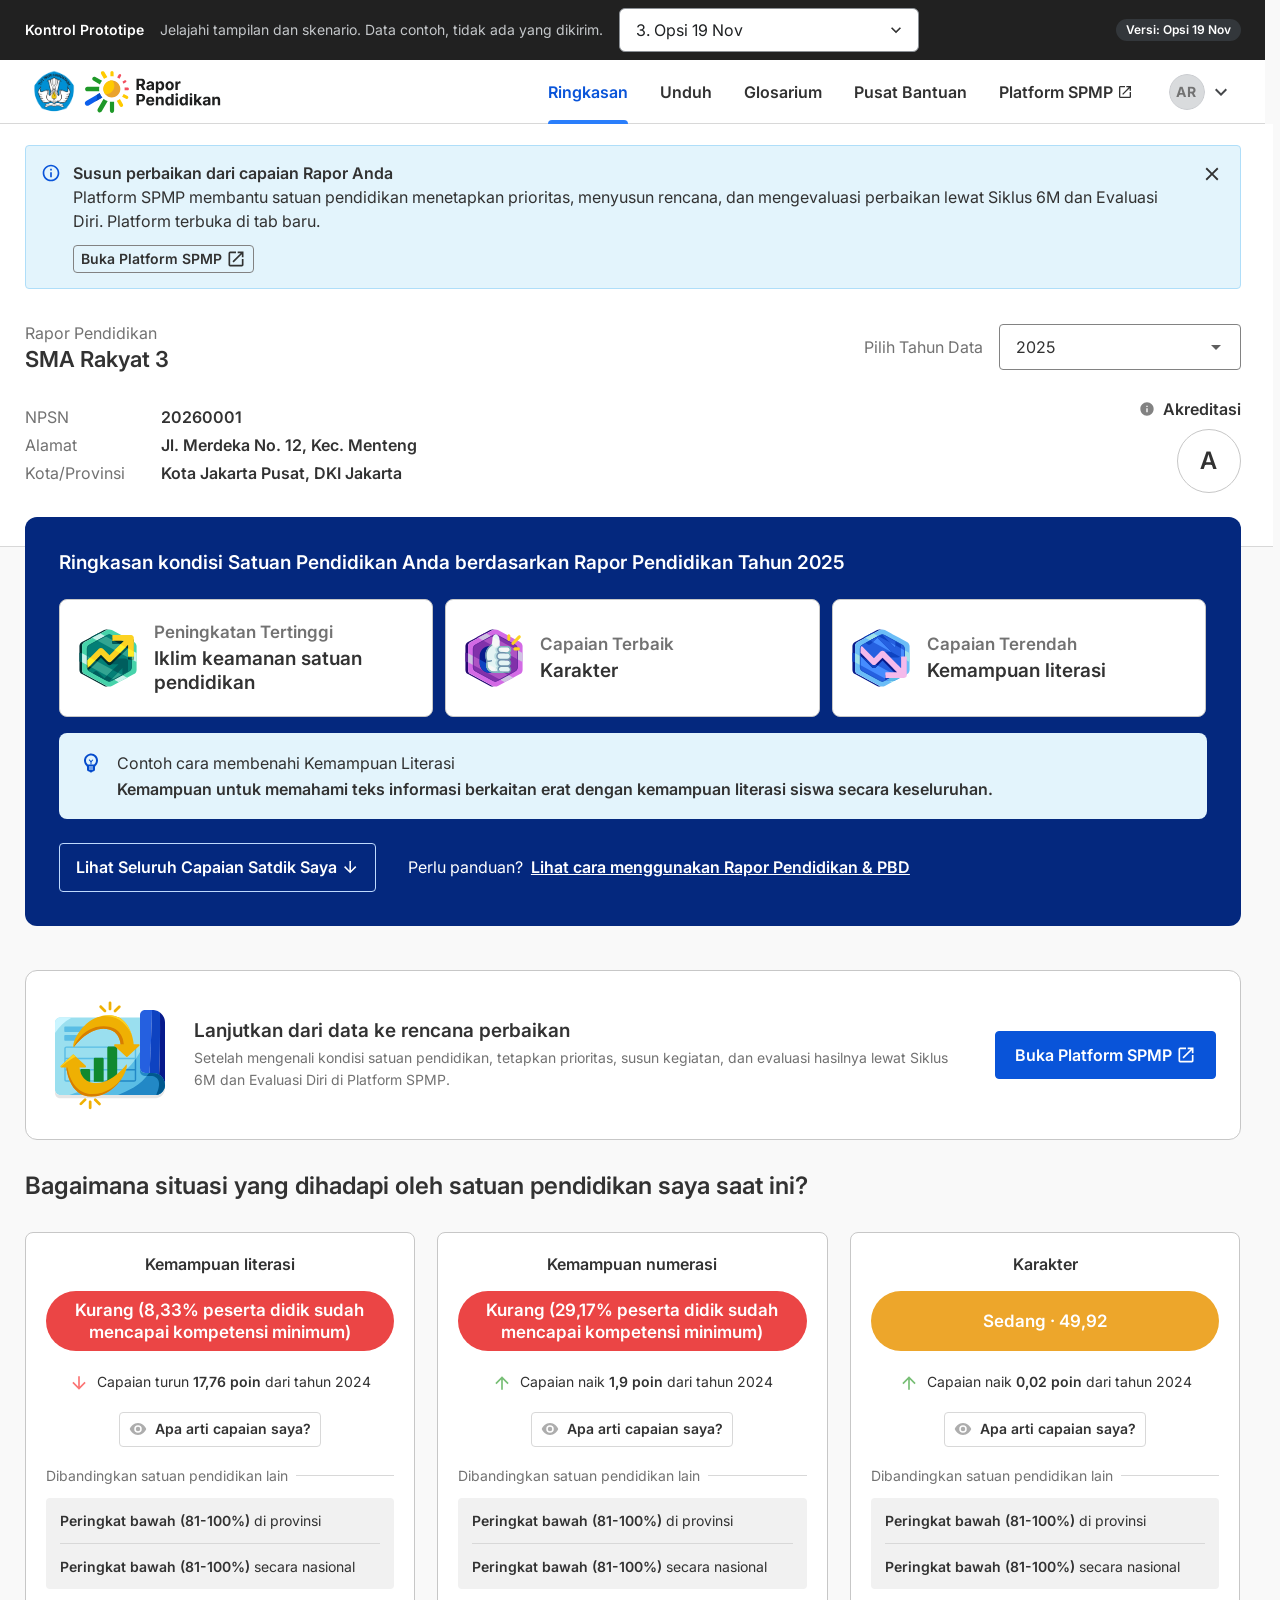
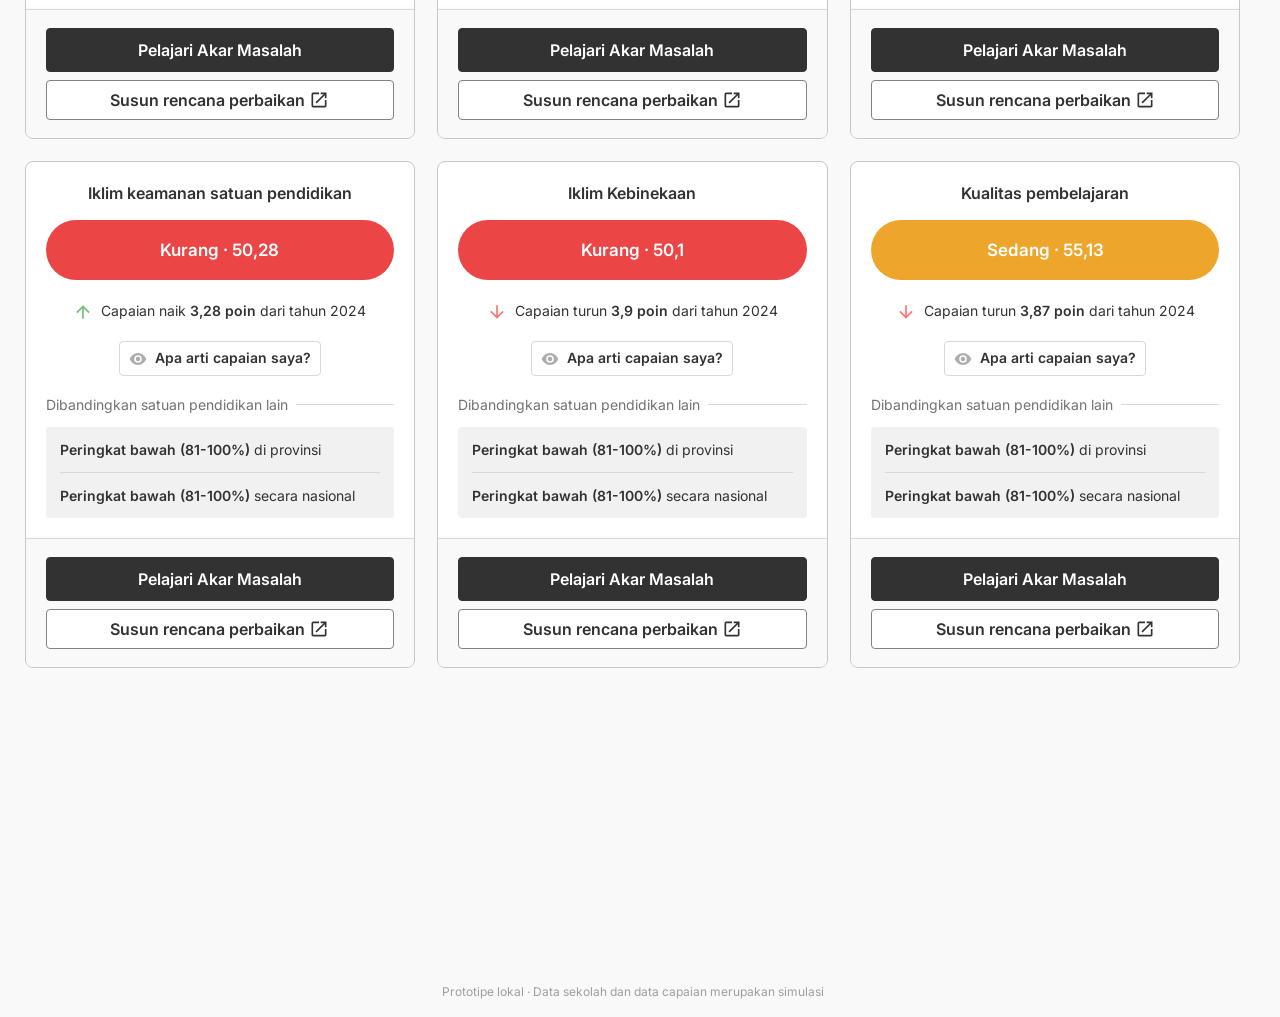
==== versi/19-nov/index.html @ 03a6bade "Langkah 1 sampai 3: stepper ringkas, Prioritas Anda di stepper, target di baris; Kontrol Prototipe b" ====
<!doctype html><html lang="id" data-sd-platform="desktop" data-app="rapor"><head><meta charset="UTF-8"><meta name="viewport" content="width=device-width,initial-scale=1"><title>Rapor Pendidikan</title><link rel="preconnect" href="https://fonts.googleapis.com"><link rel="preconnect" href="https://fonts.gstatic.com" crossorigin><link rel="stylesheet" href="https://fonts.googleapis.com/css2?family=Inter:wght@400;500;600;700&display=swap"><link rel="stylesheet" href="tokens/seragam.css?v=opsi-v2"><link rel="stylesheet" href="style.css?v=opsi-v2"><link rel="stylesheet" href="sd-ui.css?v=opsi-v2"></head><body><div id="app"></div><script src="sd-ui.js?v=opsi-v2"></script><script src="app.js?v=opsi-v2"></script><script src="../../proto-bar.js?v=opsi-v2"></script></body></html>
---- versi/19-nov/tokens/seragam.css ----
/* Seragam Design System: token. Dihasilkan oleh tools/build_tokens.py dari Figma "Seragam Dasar". Jangan sunting manual. */
:root {
  --sd-gray-0: #F9F9F9;
  --sd-gray-5: #F1F1F1;
  --sd-gray-10: #D8D8D8;
  --sd-gray-20: #C7C7C7;
  --sd-gray-30: #ADADAD;
  --sd-gray-40: #9E9E9E;
  --sd-gray-50: #828282;
  --sd-gray-60: #727272;
  --sd-gray-70: #5E5E5E;
  --sd-gray-80: #505050;
  --sd-gray-90: #323232;
  --sd-gray-100: #212121;
  --sd-red-0: #FFF6F8;
  --sd-red-5: #FEEDF2;
  --sd-red-10: #FECACE;
  --sd-red-20: #FFB3B6;
  --sd-red-30: #FF8C8C;
  --sd-red-40: #FB7474;
  --sd-red-50: #EB4545;
  --sd-red-60: #DF2121;
  --sd-red-70: #BD1214;
  --sd-red-80: #A21013;
  --sd-red-90: #650C0F;
  --sd-red-100: #470909;
  --sd-blue-0: #F5FAFF;
  --sd-blue-5: #E6F1FF;
  --sd-blue-10: #BFDAFE;
  --sd-blue-20: #A4C9FE;
  --sd-blue-30: #79AFFD;
  --sd-blue-40: #5F9FFC;
  --sd-blue-50: #2A7EFB;
  --sd-blue-60: #0A65FC;
  --sd-blue-70: #0954D9;
  --sd-blue-80: #0746BD;
  --sd-blue-90: #04287E;
  --sd-blue-100: #021A5E;
  --sd-cyan-0: #F1FBFE;
  --sd-cyan-5: #E3F4FC;
  --sd-cyan-10: #AFDEF9;
  --sd-cyan-20: #8CCFF7;
  --sd-cyan-30: #55B6F2;
  --sd-cyan-40: #36A7EC;
  --sd-cyan-50: #0687D9;
  --sd-cyan-60: #0075C5;
  --sd-cyan-70: #0061A8;
  --sd-cyan-80: #005291;
  --sd-cyan-90: #003258;
  --sd-cyan-100: #05233B;
  --sd-green-0: #F0FDED;
  --sd-green-5: #E2F5E0;
  --sd-green-10: #BBE2B8;
  --sd-green-20: #9FD49D;
  --sd-green-30: #77BE75;
  --sd-green-40: #5FB05E;
  --sd-green-50: #369536;
  --sd-green-60: #268326;
  --sd-green-70: #196D1A;
  --sd-green-80: #135D15;
  --sd-green-90: #0D390F;
  --sd-green-100: #0B270E;
  --sd-yellow-0: #FFF9D4;
  --sd-yellow-5: #FDF2B2;
  --sd-yellow-10: #F7D63A;
  --sd-yellow-20: #FABE24;
  --sd-yellow-30: #FD9400;
  --sd-yellow-40: #E78701;
  --sd-yellow-50: #BF6F02;
  --sd-yellow-60: #A76203;
  --sd-yellow-70: #8B5104;
  --sd-yellow-80: #754504;
  --sd-yellow-90: #482B06;
  --sd-yellow-100: #311D06;
  --sd-white: #FFFFFF;
  --sd-black: #000000;
  --sd-text-default: var(--sd-gray-90);
  --sd-text-subdued: var(--sd-gray-60);
  --sd-text-disabled: var(--sd-gray-50);
  --sd-text-inverse: var(--sd-white);
  --sd-text-inverse-subdued: var(--sd-gray-10);
  --sd-text-critical: var(--sd-red-60);
  --sd-text-success: var(--sd-green-60);
  --sd-text-informational: var(--sd-blue-70);
  --sd-text-warning: var(--sd-yellow-70);
  --sd-action-default: var(--sd-blue-70);
  --sd-action-hovered: var(--sd-blue-80);
  --sd-action-pressed: var(--sd-blue-90);
  --sd-action-disabled: var(--sd-gray-20);
  --sd-action-neutral-default: var(--sd-gray-90);
  --sd-action-neutral-hovered: var(--sd-gray-100);
  --sd-action-neutral-pressed: var(--sd-black);
  --sd-interactive-default: var(--sd-blue-70);
  --sd-interactive-hovered: var(--sd-blue-80);
  --sd-interactive-focused: var(--sd-blue-50);
  --sd-interactive-disabled: var(--sd-gray-20);
  --sd-interactive-critical: var(--sd-red-60);
  --sd-border-default: var(--sd-gray-50);
  --sd-border-subdued: var(--sd-gray-30);
  --sd-border-disabled: var(--sd-gray-20);
  --sd-border-high: var(--sd-gray-70);
  --sd-border-hovered: var(--sd-gray-80);
  --sd-border-pressed: var(--sd-gray-100);
  --sd-surface-default: var(--sd-white);
  --sd-surface-subdued: var(--sd-gray-5);
  --sd-surface-hovered: var(--sd-gray-5);
  --sd-surface-pressed: var(--sd-gray-10);
  --sd-surface-disabled: var(--sd-gray-5);
  --sd-surface-foreground: var(--sd-gray-90);
  --sd-surface-critical-subdued: var(--sd-red-5);
  --sd-surface-success-subdued: var(--sd-green-5);
  --sd-surface-informational-subdued: var(--sd-cyan-5);
  --sd-surface-selected-default: var(--sd-blue-5);
  --sd-background-default: var(--sd-gray-0);
  --sd-icon-default: var(--sd-gray-80);
  --sd-icon-subdued: var(--sd-gray-50);
  --sd-icon-disabled: var(--sd-gray-30);
  --sd-icon-inverse: var(--sd-gray-5);
  --sd-icon-critical: var(--sd-red-60);
  --sd-icon-success: var(--sd-green-60);
  --sd-icon-informational: var(--sd-blue-70);
  --sd-badge-success: #9AE5B9;
  --sd-badge-warning: #FFDFA3;
  --sd-badge-critical: #FFE9EA;
  --sd-badge-info: #98DAFB;
  --sd-badge-neutral: #EFEFEF;
  --sd-warning-surface: #FFEFD6;
  --sd-warning-border: #EDA62B;
  --sd-success-border: #4CA375;
  --sd-critical-border: #E02D38;
  --sd-modal-header: #F5F5F5;
  --sd-modal-border: #C9CBCF;
  --sd-modal-footer-border: #D9DBDD;
  --sd-table-stripe: #FAFAFA;
  --sd-surface-dark-blue: #103178;
  --sd-elevation-00: 0px 0px 0px 0px rgba(0,0,0,0.00);
  --sd-elevation-01: 0px 1px 3px 0px rgba(0,0,0,0.10), 0px 2px 1px -1px rgba(0,0,0,0.02), 0px 1px 1px 0px rgba(0,0,0,0.08);
  --sd-elevation-02: 0px 1px 5px 0px rgba(0,0,0,0.10), 0px 3px 1px -2px rgba(0,0,0,0.02), 0px 2px 2px 0px rgba(0,0,0,0.08);
  --sd-elevation-03: 0px 2px 4px -1px rgba(0,0,0,0.10), 0px 1px 10px 0px rgba(0,0,0,0.02), 0px 4px 5px 0px rgba(0,0,0,0.08);
  --sd-elevation-04: 0px 3px 5px -1px rgba(0,0,0,0.10), 0px 1px 18px 0px rgba(0,0,0,0.02), 0px 6px 10px 0px rgba(0,0,0,0.08);
  --sd-elevation-05: 0px 5px 5px -3px rgba(0,0,0,0.10), 0px 3px 14px 2px rgba(0,0,0,0.02), 0px 8px 10px 1px rgba(0,0,0,0.08);
  --sd-elevation-06: 0px 7px 8px -4px rgba(0,0,0,0.10), 0px 5px 22px 4px rgba(0,0,0,0.02), 0px 12px 17px 2px rgba(0,0,0,0.08);
  --sd-elevation-07: 0px 8px 10px -5px rgba(0,0,0,0.10), 0px 6px 30px 5px rgba(0,0,0,0.02), 0px 16px 24px 2px rgba(0,0,0,0.08);
  --sd-elevation-08: 0px 11px 15px -7px rgba(0,0,0,0.10), 0px 9px 46px 8px rgba(0,0,0,0.02), 0px 24px 38px 3px rgba(0,0,0,0.08);
  --sd-radius-none: 0px;
  --sd-radius-sm: 4px;
  --sd-radius-md: 8px;
  --sd-radius-lg: 12px;
  --sd-radius-xl: 16px;
  --sd-radius-pill: 999px;
  --sd-type-desktop-headlinesmall-size: 54px;
  --sd-type-desktop-headlinesmall-line: 62px;
  --sd-type-desktop-headlinesmall-weight: 600;
  --sd-type-desktop-body-size: 16px;
  --sd-type-desktop-body-line: 24px;
  --sd-type-desktop-body-weight: 400;
  --sd-type-desktop-helper-bold-size: 12px;
  --sd-type-desktop-helper-bold-line: 16px;
  --sd-type-desktop-helper-bold-weight: 600;
  --sd-type-desktop-headlinexsmall-size: 42px;
  --sd-type-desktop-headlinexsmall-line: 48px;
  --sd-type-desktop-headlinexsmall-weight: 600;
  --sd-type-desktop-bodylarge-size: 20px;
  --sd-type-desktop-bodylarge-line: 28px;
  --sd-type-desktop-bodylarge-weight: 400;
  --sd-type-desktop-headinglarge-size: 22px;
  --sd-type-desktop-headinglarge-line: 28px;
  --sd-type-desktop-headinglarge-weight: 600;
  --sd-type-desktop-bodyunderline-size: 16px;
  --sd-type-desktop-bodyunderline-line: 24px;
  --sd-type-desktop-bodyunderline-weight: 400;
  --sd-type-desktop-helper-size: 12px;
  --sd-type-desktop-helper-line: 16px;
  --sd-type-desktop-helper-weight: 400;
  --sd-type-desktop-subheading-size: 14px;
  --sd-type-desktop-subheading-line: 16px;
  --sd-type-desktop-subheading-weight: 600;
  --sd-type-desktop-bodysmall-size: 14px;
  --sd-type-desktop-bodysmall-line: 20px;
  --sd-type-desktop-bodysmall-weight: 400;
  --sd-type-desktop-bodysmall-bold-size: 14px;
  --sd-type-desktop-bodysmall-bold-line: 20px;
  --sd-type-desktop-bodysmall-bold-weight: 600;
  --sd-type-desktop-headingsmall-size: 17px;
  --sd-type-desktop-headingsmall-line: 22px;
  --sd-type-desktop-headingsmall-weight: 600;
  --sd-type-desktop-action-size: 16px;
  --sd-type-desktop-action-line: 24px;
  --sd-type-desktop-action-weight: 600;
  --sd-type-desktop-displaymedium-size: 28px;
  --sd-type-desktop-displaymedium-line: 36px;
  --sd-type-desktop-displaymedium-weight: 600;
  --sd-type-desktop-headlinemedium-size: 64px;
  --sd-type-desktop-headlinemedium-line: 72px;
  --sd-type-desktop-headlinemedium-weight: 600;
  --sd-type-desktop-displaysmall-size: 24px;
  --sd-type-desktop-displaysmall-line: 28px;
  --sd-type-desktop-displaysmall-weight: 600;
  --sd-type-desktop-headingmedium-size: 19px;
  --sd-type-desktop-headingmedium-line: 24px;
  --sd-type-desktop-headingmedium-weight: 600;
  --sd-type-desktop-headlinelarge-size: 80px;
  --sd-type-desktop-headlinelarge-line: 88px;
  --sd-type-desktop-headlinelarge-weight: 600;
  --sd-type-desktop-displaylarge-size: 32px;
  --sd-type-desktop-displaylarge-line: 36px;
  --sd-type-desktop-displaylarge-weight: 600;
  --sd-type-mobile-eyebrowsmall-size: 12px;
  --sd-type-mobile-eyebrowsmall-line: 16px;
  --sd-type-mobile-eyebrowsmall-weight: 400;
  --sd-type-mobile-headinglarge-size: 22px;
  --sd-type-mobile-headinglarge-line: 28px;
  --sd-type-mobile-headinglarge-weight: 600;
  --sd-type-mobile-body-size: 15px;
  --sd-type-mobile-body-line: 22px;
  --sd-type-mobile-body-weight: 400;
  --sd-type-mobile-subheading-size: 13px;
  --sd-type-mobile-subheading-line: 16px;
  --sd-type-mobile-subheading-weight: 600;
  --sd-type-mobile-bodysmall-size: 13px;
  --sd-type-mobile-bodysmall-line: 20px;
  --sd-type-mobile-bodysmall-weight: 400;
  --sd-type-mobile-bodyunderline-size: 15px;
  --sd-type-mobile-bodyunderline-line: 22px;
  --sd-type-mobile-bodyunderline-weight: 400;
  --sd-type-mobile-displaylarge-size: 32px;
  --sd-type-mobile-displaylarge-line: 36px;
  --sd-type-mobile-displaylarge-weight: 600;
  --sd-type-mobile-displaymedium-size: 28px;
  --sd-type-mobile-displaymedium-line: 36px;
  --sd-type-mobile-displaymedium-weight: 600;
  --sd-type-mobile-displaysmall-size: 24px;
  --sd-type-mobile-displaysmall-line: 28px;
  --sd-type-mobile-displaysmall-weight: 600;
  --sd-type-mobile-action-size: 15px;
  --sd-type-mobile-action-line: 22px;
  --sd-type-mobile-action-weight: 600;
  --sd-type-mobile-headingmedium-size: 18px;
  --sd-type-mobile-headingmedium-line: 24px;
  --sd-type-mobile-headingmedium-weight: 600;
  --sd-type-mobile-headingsmall-size: 16px;
  --sd-type-mobile-headingsmall-line: 22px;
  --sd-type-mobile-headingsmall-weight: 600;
  --sd-type-mobile-eyebrowmedium-size: 15px;
  --sd-type-mobile-eyebrowmedium-line: 24px;
  --sd-type-mobile-eyebrowmedium-weight: 400;
  --sd-type-mobile-helper-bold-size: 12px;
  --sd-type-mobile-helper-bold-line: 16px;
  --sd-type-mobile-helper-bold-weight: 600;
  --sd-type-mobile-eyebrowlarge-size: 17px;
  --sd-type-mobile-eyebrowlarge-line: 24px;
  --sd-type-mobile-eyebrowlarge-weight: 400;
  --sd-type-mobile-helper-size: 12px;
  --sd-type-mobile-helper-line: 16px;
  --sd-type-mobile-helper-weight: 400;
  --sd-type-mobile-bodysmall-bold-size: 13px;
  --sd-type-mobile-bodysmall-bold-line: 20px;
  --sd-type-mobile-bodysmall-bold-weight: 600;
}

/* Tailwind v4: kelas bg-sd-*, text-sd-*, border-sd-*, shadow-sd-*, rounded-sd-* */
@theme inline {
  --color-sd-gray-0: var(--sd-gray-0);
  --color-sd-gray-5: var(--sd-gray-5);
  --color-sd-gray-10: var(--sd-gray-10);
  --color-sd-gray-20: var(--sd-gray-20);
  --color-sd-gray-30: var(--sd-gray-30);
  --color-sd-gray-40: var(--sd-gray-40);
  --color-sd-gray-50: var(--sd-gray-50);
  --color-sd-gray-60: var(--sd-gray-60);
  --color-sd-gray-70: var(--sd-gray-70);
  --color-sd-gray-80: var(--sd-gray-80);
  --color-sd-gray-90: var(--sd-gray-90);
  --color-sd-gray-100: var(--sd-gray-100);
  --color-sd-red-0: var(--sd-red-0);
  --color-sd-red-5: var(--sd-red-5);
  --color-sd-red-10: var(--sd-red-10);
  --color-sd-red-20: var(--sd-red-20);
  --color-sd-red-30: var(--sd-red-30);
  --color-sd-red-40: var(--sd-red-40);
  --color-sd-red-50: var(--sd-red-50);
  --color-sd-red-60: var(--sd-red-60);
  --color-sd-red-70: var(--sd-red-70);
  --color-sd-red-80: var(--sd-red-80);
  --color-sd-red-90: var(--sd-red-90);
  --color-sd-red-100: var(--sd-red-100);
  --color-sd-blue-0: var(--sd-blue-0);
  --color-sd-blue-5: var(--sd-blue-5);
  --color-sd-blue-10: var(--sd-blue-10);
  --color-sd-blue-20: var(--sd-blue-20);
  --color-sd-blue-30: var(--sd-blue-30);
  --color-sd-blue-40: var(--sd-blue-40);
  --color-sd-blue-50: var(--sd-blue-50);
  --color-sd-blue-60: var(--sd-blue-60);
  --color-sd-blue-70: var(--sd-blue-70);
  --color-sd-blue-80: var(--sd-blue-80);
  --color-sd-blue-90: var(--sd-blue-90);
  --color-sd-blue-100: var(--sd-blue-100);
  --color-sd-cyan-0: var(--sd-cyan-0);
  --color-sd-cyan-5: var(--sd-cyan-5);
  --color-sd-cyan-10: var(--sd-cyan-10);
  --color-sd-cyan-20: var(--sd-cyan-20);
  --color-sd-cyan-30: var(--sd-cyan-30);
  --color-sd-cyan-40: var(--sd-cyan-40);
  --color-sd-cyan-50: var(--sd-cyan-50);
  --color-sd-cyan-60: var(--sd-cyan-60);
  --color-sd-cyan-70: var(--sd-cyan-70);
  --color-sd-cyan-80: var(--sd-cyan-80);
  --color-sd-cyan-90: var(--sd-cyan-90);
  --color-sd-cyan-100: var(--sd-cyan-100);
  --color-sd-green-0: var(--sd-green-0);
  --color-sd-green-5: var(--sd-green-5);
  --color-sd-green-10: var(--sd-green-10);
  --color-sd-green-20: var(--sd-green-20);
  --color-sd-green-30: var(--sd-green-30);
  --color-sd-green-40: var(--sd-green-40);
  --color-sd-green-50: var(--sd-green-50);
  --color-sd-green-60: var(--sd-green-60);
  --color-sd-green-70: var(--sd-green-70);
  --color-sd-green-80: var(--sd-green-80);
  --color-sd-green-90: var(--sd-green-90);
  --color-sd-green-100: var(--sd-green-100);
  --color-sd-yellow-0: var(--sd-yellow-0);
  --color-sd-yellow-5: var(--sd-yellow-5);
  --color-sd-yellow-10: var(--sd-yellow-10);
  --color-sd-yellow-20: var(--sd-yellow-20);
  --color-sd-yellow-30: var(--sd-yellow-30);
  --color-sd-yellow-40: var(--sd-yellow-40);
  --color-sd-yellow-50: var(--sd-yellow-50);
  --color-sd-yellow-60: var(--sd-yellow-60);
  --color-sd-yellow-70: var(--sd-yellow-70);
  --color-sd-yellow-80: var(--sd-yellow-80);
  --color-sd-yellow-90: var(--sd-yellow-90);
  --color-sd-yellow-100: var(--sd-yellow-100);
  --color-sd-white: var(--sd-white);
  --color-sd-black: var(--sd-black);
  --color-sd-text-default: var(--sd-text-default);
  --color-sd-text-subdued: var(--sd-text-subdued);
  --color-sd-text-disabled: var(--sd-text-disabled);
  --color-sd-text-inverse: var(--sd-text-inverse);
  --color-sd-text-inverse-subdued: var(--sd-text-inverse-subdued);
  --color-sd-text-critical: var(--sd-text-critical);
  --color-sd-text-success: var(--sd-text-success);
  --color-sd-text-informational: var(--sd-text-informational);
  --color-sd-text-warning: var(--sd-text-warning);
  --color-sd-action-default: var(--sd-action-default);
  --color-sd-action-hovered: var(--sd-action-hovered);
  --color-sd-action-pressed: var(--sd-action-pressed);
  --color-sd-action-disabled: var(--sd-action-disabled);
  --color-sd-action-neutral-default: var(--sd-action-neutral-default);
  --color-sd-action-neutral-hovered: var(--sd-action-neutral-hovered);
  --color-sd-action-neutral-pressed: var(--sd-action-neutral-pressed);
  --color-sd-interactive-default: var(--sd-interactive-default);
  --color-sd-interactive-hovered: var(--sd-interactive-hovered);
  --color-sd-interactive-focused: var(--sd-interactive-focused);
  --color-sd-interactive-disabled: var(--sd-interactive-disabled);
  --color-sd-interactive-critical: var(--sd-interactive-critical);
  --color-sd-border-default: var(--sd-border-default);
  --color-sd-border-subdued: var(--sd-border-subdued);
  --color-sd-border-disabled: var(--sd-border-disabled);
  --color-sd-border-high: var(--sd-border-high);
  --color-sd-border-hovered: var(--sd-border-hovered);
  --color-sd-border-pressed: var(--sd-border-pressed);
  --color-sd-surface-default: var(--sd-surface-default);
  --color-sd-surface-subdued: var(--sd-surface-subdued);
  --color-sd-surface-hovered: var(--sd-surface-hovered);
  --color-sd-surface-pressed: var(--sd-surface-pressed);
  --color-sd-surface-disabled: var(--sd-surface-disabled);
  --color-sd-surface-foreground: var(--sd-surface-foreground);
  --color-sd-surface-critical-subdued: var(--sd-surface-critical-subdued);
  --color-sd-surface-success-subdued: var(--sd-surface-success-subdued);
  --color-sd-surface-informational-subdued: var(--sd-surface-informational-subdued);
  --color-sd-surface-selected-default: var(--sd-surface-selected-default);
  --color-sd-background-default: var(--sd-background-default);
  --color-sd-icon-default: var(--sd-icon-default);
  --color-sd-icon-subdued: var(--sd-icon-subdued);
  --color-sd-icon-disabled: var(--sd-icon-disabled);
  --color-sd-icon-inverse: var(--sd-icon-inverse);
  --color-sd-icon-critical: var(--sd-icon-critical);
  --color-sd-icon-success: var(--sd-icon-success);
  --color-sd-icon-informational: var(--sd-icon-informational);
  --color-sd-badge-success: var(--sd-badge-success);
  --color-sd-badge-warning: var(--sd-badge-warning);
  --color-sd-badge-critical: var(--sd-badge-critical);
  --color-sd-badge-info: var(--sd-badge-info);
  --color-sd-badge-neutral: var(--sd-badge-neutral);
  --color-sd-warning-surface: var(--sd-warning-surface);
  --color-sd-warning-border: var(--sd-warning-border);
  --color-sd-success-border: var(--sd-success-border);
  --color-sd-critical-border: var(--sd-critical-border);
  --color-sd-modal-header: var(--sd-modal-header);
  --color-sd-modal-border: var(--sd-modal-border);
  --color-sd-modal-footer-border: var(--sd-modal-footer-border);
  --color-sd-table-stripe: var(--sd-table-stripe);
  --color-sd-surface-dark-blue: var(--sd-surface-dark-blue);
  --shadow-sd-00: var(--sd-elevation-00);
  --shadow-sd-01: var(--sd-elevation-01);
  --shadow-sd-02: var(--sd-elevation-02);
  --shadow-sd-03: var(--sd-elevation-03);
  --shadow-sd-04: var(--sd-elevation-04);
  --shadow-sd-05: var(--sd-elevation-05);
  --shadow-sd-06: var(--sd-elevation-06);
  --shadow-sd-07: var(--sd-elevation-07);
  --shadow-sd-08: var(--sd-elevation-08);
  --radius-sd-none: var(--sd-radius-none);
  --radius-sd-sm: var(--sd-radius-sm);
  --radius-sd-md: var(--sd-radius-md);
  --radius-sd-lg: var(--sd-radius-lg);
  --radius-sd-xl: var(--sd-radius-xl);
  --radius-sd-pill: var(--sd-radius-pill);
}

/* Kelas tipografi: .sd-t-<platform>-<nama> */
.sd-t-desktop-headlinesmall { font-family:Inter,system-ui,sans-serif; font-size:var(--sd-type-desktop-headlinesmall-size); line-height:var(--sd-type-desktop-headlinesmall-line); font-weight:var(--sd-type-desktop-headlinesmall-weight); }
.sd-t-desktop-body { font-family:Inter,system-ui,sans-serif; font-size:var(--sd-type-desktop-body-size); line-height:var(--sd-type-desktop-body-line); font-weight:var(--sd-type-desktop-body-weight); }
.sd-t-desktop-helper-bold { font-family:Inter,system-ui,sans-serif; font-size:var(--sd-type-desktop-helper-bold-size); line-height:var(--sd-type-desktop-helper-bold-line); font-weight:var(--sd-type-desktop-helper-bold-weight); }
.sd-t-desktop-headlinexsmall { font-family:Inter,system-ui,sans-serif; font-size:var(--sd-type-desktop-headlinexsmall-size); line-height:var(--sd-type-desktop-headlinexsmall-line); font-weight:var(--sd-type-desktop-headlinexsmall-weight); }
.sd-t-desktop-bodylarge { font-family:Inter,system-ui,sans-serif; font-size:var(--sd-type-desktop-bodylarge-size); line-height:var(--sd-type-desktop-bodylarge-line); font-weight:var(--sd-type-desktop-bodylarge-weight); }
.sd-t-desktop-headinglarge { font-family:Inter,system-ui,sans-serif; font-size:var(--sd-type-desktop-headinglarge-size); line-height:var(--sd-type-desktop-headinglarge-line); font-weight:var(--sd-type-desktop-headinglarge-weight); }
.sd-t-desktop-bodyunderline { font-family:Inter,system-ui,sans-serif; font-size:var(--sd-type-desktop-bodyunderline-size); line-height:var(--sd-type-desktop-bodyunderline-line); font-weight:var(--sd-type-desktop-bodyunderline-weight); }
.sd-t-desktop-helper { font-family:Inter,system-ui,sans-serif; font-size:var(--sd-type-desktop-helper-size); line-height:var(--sd-type-desktop-helper-line); font-weight:var(--sd-type-desktop-helper-weight); }
.sd-t-desktop-subheading { font-family:Inter,system-ui,sans-serif; font-size:var(--sd-type-desktop-subheading-size); line-height:var(--sd-type-desktop-subheading-line); font-weight:var(--sd-type-desktop-subheading-weight); text-transform:uppercase; letter-spacing:0.5px; }
.sd-t-desktop-bodysmall { font-family:Inter,system-ui,sans-serif; font-size:var(--sd-type-desktop-bodysmall-size); line-height:var(--sd-type-desktop-bodysmall-line); font-weight:var(--sd-type-desktop-bodysmall-weight); }
.sd-t-desktop-bodysmall-bold { font-family:Inter,system-ui,sans-serif; font-size:var(--sd-type-desktop-bodysmall-bold-size); line-height:var(--sd-type-desktop-bodysmall-bold-line); font-weight:var(--sd-type-desktop-bodysmall-bold-weight); }
.sd-t-desktop-headingsmall { font-family:Inter,system-ui,sans-serif; font-size:var(--sd-type-desktop-headingsmall-size); line-height:var(--sd-type-desktop-headingsmall-line); font-weight:var(--sd-type-desktop-headingsmall-weight); }
.sd-t-desktop-action { font-family:Inter,system-ui,sans-serif; font-size:var(--sd-type-desktop-action-size); line-height:var(--sd-type-desktop-action-line); font-weight:var(--sd-type-desktop-action-weight); }
.sd-t-desktop-displaymedium { font-family:Inter,system-ui,sans-serif; font-size:var(--sd-type-desktop-displaymedium-size); line-height:var(--sd-type-desktop-displaymedium-line); font-weight:var(--sd-type-desktop-displaymedium-weight); }
.sd-t-desktop-headlinemedium { font-family:Inter,system-ui,sans-serif; font-size:var(--sd-type-desktop-headlinemedium-size); line-height:var(--sd-type-desktop-headlinemedium-line); font-weight:var(--sd-type-desktop-headlinemedium-weight); }
.sd-t-desktop-displaysmall { font-family:Inter,system-ui,sans-serif; font-size:var(--sd-type-desktop-displaysmall-size); line-height:var(--sd-type-desktop-displaysmall-line); font-weight:var(--sd-type-desktop-displaysmall-weight); }
.sd-t-desktop-headingmedium { font-family:Inter,system-ui,sans-serif; font-size:var(--sd-type-desktop-headingmedium-size); line-height:var(--sd-type-desktop-headingmedium-line); font-weight:var(--sd-type-desktop-headingmedium-weight); }
.sd-t-desktop-headlinelarge { font-family:Inter,system-ui,sans-serif; font-size:var(--sd-type-desktop-headlinelarge-size); line-height:var(--sd-type-desktop-headlinelarge-line); font-weight:var(--sd-type-desktop-headlinelarge-weight); }
.sd-t-desktop-displaylarge { font-family:Inter,system-ui,sans-serif; font-size:var(--sd-type-desktop-displaylarge-size); line-height:var(--sd-type-desktop-displaylarge-line); font-weight:var(--sd-type-desktop-displaylarge-weight); }
.sd-t-mobile-eyebrowsmall { font-family:Inter,system-ui,sans-serif; font-size:var(--sd-type-mobile-eyebrowsmall-size); line-height:var(--sd-type-mobile-eyebrowsmall-line); font-weight:var(--sd-type-mobile-eyebrowsmall-weight); }
.sd-t-mobile-headinglarge { font-family:Inter,system-ui,sans-serif; font-size:var(--sd-type-mobile-headinglarge-size); line-height:var(--sd-type-mobile-headinglarge-line); font-weight:var(--sd-type-mobile-headinglarge-weight); }
.sd-t-mobile-body { font-family:Inter,system-ui,sans-serif; font-size:var(--sd-type-mobile-body-size); line-height:var(--sd-type-mobile-body-line); font-weight:var(--sd-type-mobile-body-weight); }
.sd-t-mobile-subheading { font-family:Inter,system-ui,sans-serif; font-size:var(--sd-type-mobile-subheading-size); line-height:var(--sd-type-mobile-subheading-line); font-weight:var(--sd-type-mobile-subheading-weight); text-transform:uppercase; letter-spacing:0.5px; }
.sd-t-mobile-bodysmall { font-family:Inter,system-ui,sans-serif; font-size:var(--sd-type-mobile-bodysmall-size); line-height:var(--sd-type-mobile-bodysmall-line); font-weight:var(--sd-type-mobile-bodysmall-weight); }
.sd-t-mobile-bodyunderline { font-family:Inter,system-ui,sans-serif; font-size:var(--sd-type-mobile-bodyunderline-size); line-height:var(--sd-type-mobile-bodyunderline-line); font-weight:var(--sd-type-mobile-bodyunderline-weight); }
.sd-t-mobile-displaylarge { font-family:Inter,system-ui,sans-serif; font-size:var(--sd-type-mobile-displaylarge-size); line-height:var(--sd-type-mobile-displaylarge-line); font-weight:var(--sd-type-mobile-displaylarge-weight); }
.sd-t-mobile-displaymedium { font-family:Inter,system-ui,sans-serif; font-size:var(--sd-type-mobile-displaymedium-size); line-height:var(--sd-type-mobile-displaymedium-line); font-weight:var(--sd-type-mobile-displaymedium-weight); }
.sd-t-mobile-displaysmall { font-family:Inter,system-ui,sans-serif; font-size:var(--sd-type-mobile-displaysmall-size); line-height:var(--sd-type-mobile-displaysmall-line); font-weight:var(--sd-type-mobile-displaysmall-weight); }
.sd-t-mobile-action { font-family:Inter,system-ui,sans-serif; font-size:var(--sd-type-mobile-action-size); line-height:var(--sd-type-mobile-action-line); font-weight:var(--sd-type-mobile-action-weight); }
.sd-t-mobile-headingmedium { font-family:Inter,system-ui,sans-serif; font-size:var(--sd-type-mobile-headingmedium-size); line-height:var(--sd-type-mobile-headingmedium-line); font-weight:var(--sd-type-mobile-headingmedium-weight); }
.sd-t-mobile-headingsmall { font-family:Inter,system-ui,sans-serif; font-size:var(--sd-type-mobile-headingsmall-size); line-height:var(--sd-type-mobile-headingsmall-line); font-weight:var(--sd-type-mobile-headingsmall-weight); }
.sd-t-mobile-eyebrowmedium { font-family:Inter,system-ui,sans-serif; font-size:var(--sd-type-mobile-eyebrowmedium-size); line-height:var(--sd-type-mobile-eyebrowmedium-line); font-weight:var(--sd-type-mobile-eyebrowmedium-weight); }
.sd-t-mobile-helper-bold { font-family:Inter,system-ui,sans-serif; font-size:var(--sd-type-mobile-helper-bold-size); line-height:var(--sd-type-mobile-helper-bold-line); font-weight:var(--sd-type-mobile-helper-bold-weight); }
.sd-t-mobile-eyebrowlarge { font-family:Inter,system-ui,sans-serif; font-size:var(--sd-type-mobile-eyebrowlarge-size); line-height:var(--sd-type-mobile-eyebrowlarge-line); font-weight:var(--sd-type-mobile-eyebrowlarge-weight); }
.sd-t-mobile-helper { font-family:Inter,system-ui,sans-serif; font-size:var(--sd-type-mobile-helper-size); line-height:var(--sd-type-mobile-helper-line); font-weight:var(--sd-type-mobile-helper-weight); }
.sd-t-mobile-bodysmall-bold { font-family:Inter,system-ui,sans-serif; font-size:var(--sd-type-mobile-bodysmall-bold-size); line-height:var(--sd-type-mobile-bodysmall-bold-line); font-weight:var(--sd-type-mobile-bodysmall-bold-weight); }

/* sd-responsive-type:start (dihasilkan tools/build_responsive_type.py; jangan sunting manual) */
/* Tipografi responsif platform. Pakai .sd-t-<nama> atau var(--sd-text-<nama>-size|line|weight). */
:root {
  --sd-text-action-size: var(--sd-type-mobile-action-size);
  --sd-text-action-line: var(--sd-type-mobile-action-line);
  --sd-text-action-weight: var(--sd-type-mobile-action-weight);
  --sd-text-body-size: var(--sd-type-mobile-body-size);
  --sd-text-body-line: var(--sd-type-mobile-body-line);
  --sd-text-body-weight: var(--sd-type-mobile-body-weight);
  --sd-text-bodylarge-size: var(--sd-type-desktop-bodylarge-size);
  --sd-text-bodylarge-line: var(--sd-type-desktop-bodylarge-line);
  --sd-text-bodylarge-weight: var(--sd-type-desktop-bodylarge-weight);
  --sd-text-bodysmall-size: var(--sd-type-mobile-bodysmall-size);
  --sd-text-bodysmall-line: var(--sd-type-mobile-bodysmall-line);
  --sd-text-bodysmall-weight: var(--sd-type-mobile-bodysmall-weight);
  --sd-text-bodysmall-bold-size: var(--sd-type-mobile-bodysmall-bold-size);
  --sd-text-bodysmall-bold-line: var(--sd-type-mobile-bodysmall-bold-line);
  --sd-text-bodysmall-bold-weight: var(--sd-type-mobile-bodysmall-bold-weight);
  --sd-text-bodyunderline-size: var(--sd-type-mobile-bodyunderline-size);
  --sd-text-bodyunderline-line: var(--sd-type-mobile-bodyunderline-line);
  --sd-text-bodyunderline-weight: var(--sd-type-mobile-bodyunderline-weight);
  --sd-text-displaylarge-size: var(--sd-type-mobile-displaylarge-size);
  --sd-text-displaylarge-line: var(--sd-type-mobile-displaylarge-line);
  --sd-text-displaylarge-weight: var(--sd-type-mobile-displaylarge-weight);
  --sd-text-displaymedium-size: var(--sd-type-mobile-displaymedium-size);
  --sd-text-displaymedium-line: var(--sd-type-mobile-displaymedium-line);
  --sd-text-displaymedium-weight: var(--sd-type-mobile-displaymedium-weight);
  --sd-text-displaysmall-size: var(--sd-type-mobile-displaysmall-size);
  --sd-text-displaysmall-line: var(--sd-type-mobile-displaysmall-line);
  --sd-text-displaysmall-weight: var(--sd-type-mobile-displaysmall-weight);
  --sd-text-eyebrowlarge-size: var(--sd-type-mobile-eyebrowlarge-size);
  --sd-text-eyebrowlarge-line: var(--sd-type-mobile-eyebrowlarge-line);
  --sd-text-eyebrowlarge-weight: var(--sd-type-mobile-eyebrowlarge-weight);
  --sd-text-eyebrowmedium-size: var(--sd-type-mobile-eyebrowmedium-size);
  --sd-text-eyebrowmedium-line: var(--sd-type-mobile-eyebrowmedium-line);
  --sd-text-eyebrowmedium-weight: var(--sd-type-mobile-eyebrowmedium-weight);
  --sd-text-eyebrowsmall-size: var(--sd-type-mobile-eyebrowsmall-size);
  --sd-text-eyebrowsmall-line: var(--sd-type-mobile-eyebrowsmall-line);
  --sd-text-eyebrowsmall-weight: var(--sd-type-mobile-eyebrowsmall-weight);
  --sd-text-headinglarge-size: var(--sd-type-mobile-headinglarge-size);
  --sd-text-headinglarge-line: var(--sd-type-mobile-headinglarge-line);
  --sd-text-headinglarge-weight: var(--sd-type-mobile-headinglarge-weight);
  --sd-text-headingmedium-size: var(--sd-type-mobile-headingmedium-size);
  --sd-text-headingmedium-line: var(--sd-type-mobile-headingmedium-line);
  --sd-text-headingmedium-weight: var(--sd-type-mobile-headingmedium-weight);
  --sd-text-headingsmall-size: var(--sd-type-mobile-headingsmall-size);
  --sd-text-headingsmall-line: var(--sd-type-mobile-headingsmall-line);
  --sd-text-headingsmall-weight: var(--sd-type-mobile-headingsmall-weight);
  --sd-text-headlinelarge-size: var(--sd-type-desktop-headlinelarge-size);
  --sd-text-headlinelarge-line: var(--sd-type-desktop-headlinelarge-line);
  --sd-text-headlinelarge-weight: var(--sd-type-desktop-headlinelarge-weight);
  --sd-text-headlinemedium-size: var(--sd-type-desktop-headlinemedium-size);
  --sd-text-headlinemedium-line: var(--sd-type-desktop-headlinemedium-line);
  --sd-text-headlinemedium-weight: var(--sd-type-desktop-headlinemedium-weight);
  --sd-text-headlinesmall-size: var(--sd-type-desktop-headlinesmall-size);
  --sd-text-headlinesmall-line: var(--sd-type-desktop-headlinesmall-line);
  --sd-text-headlinesmall-weight: var(--sd-type-desktop-headlinesmall-weight);
  --sd-text-headlinexsmall-size: var(--sd-type-desktop-headlinexsmall-size);
  --sd-text-headlinexsmall-line: var(--sd-type-desktop-headlinexsmall-line);
  --sd-text-headlinexsmall-weight: var(--sd-type-desktop-headlinexsmall-weight);
  --sd-text-helper-size: var(--sd-type-mobile-helper-size);
  --sd-text-helper-line: var(--sd-type-mobile-helper-line);
  --sd-text-helper-weight: var(--sd-type-mobile-helper-weight);
  --sd-text-helper-bold-size: var(--sd-type-mobile-helper-bold-size);
  --sd-text-helper-bold-line: var(--sd-type-mobile-helper-bold-line);
  --sd-text-helper-bold-weight: var(--sd-type-mobile-helper-bold-weight);
  --sd-text-subheading-size: var(--sd-type-mobile-subheading-size);
  --sd-text-subheading-line: var(--sd-type-mobile-subheading-line);
  --sd-text-subheading-weight: var(--sd-type-mobile-subheading-weight);
}
@media (min-width: 1024px) {
  :root:not([data-sd-platform]), [data-sd-platform="auto"] {
    --sd-text-action-size: var(--sd-type-desktop-action-size);
    --sd-text-action-line: var(--sd-type-desktop-action-line);
    --sd-text-action-weight: var(--sd-type-desktop-action-weight);
    --sd-text-body-size: var(--sd-type-desktop-body-size);
    --sd-text-body-line: var(--sd-type-desktop-body-line);
    --sd-text-body-weight: var(--sd-type-desktop-body-weight);
    --sd-text-bodylarge-size: var(--sd-type-desktop-bodylarge-size);
    --sd-text-bodylarge-line: var(--sd-type-desktop-bodylarge-line);
    --sd-text-bodylarge-weight: var(--sd-type-desktop-bodylarge-weight);
    --sd-text-bodysmall-size: var(--sd-type-desktop-bodysmall-size);
    --sd-text-bodysmall-line: var(--sd-type-desktop-bodysmall-line);
    --sd-text-bodysmall-weight: var(--sd-type-desktop-bodysmall-weight);
    --sd-text-bodysmall-bold-size: var(--sd-type-desktop-bodysmall-bold-size);
    --sd-text-bodysmall-bold-line: var(--sd-type-desktop-bodysmall-bold-line);
    --sd-text-bodysmall-bold-weight: var(--sd-type-desktop-bodysmall-bold-weight);
    --sd-text-bodyunderline-size: var(--sd-type-desktop-bodyunderline-size);
    --sd-text-bodyunderline-line: var(--sd-type-desktop-bodyunderline-line);
    --sd-text-bodyunderline-weight: var(--sd-type-desktop-bodyunderline-weight);
    --sd-text-displaylarge-size: var(--sd-type-desktop-displaylarge-size);
    --sd-text-displaylarge-line: var(--sd-type-desktop-displaylarge-line);
    --sd-text-displaylarge-weight: var(--sd-type-desktop-displaylarge-weight);
    --sd-text-displaymedium-size: var(--sd-type-desktop-displaymedium-size);
    --sd-text-displaymedium-line: var(--sd-type-desktop-displaymedium-line);
    --sd-text-displaymedium-weight: var(--sd-type-desktop-displaymedium-weight);
    --sd-text-displaysmall-size: var(--sd-type-desktop-displaysmall-size);
    --sd-text-displaysmall-line: var(--sd-type-desktop-displaysmall-line);
    --sd-text-displaysmall-weight: var(--sd-type-desktop-displaysmall-weight);
    --sd-text-eyebrowlarge-size: var(--sd-type-mobile-eyebrowlarge-size);
    --sd-text-eyebrowlarge-line: var(--sd-type-mobile-eyebrowlarge-line);
    --sd-text-eyebrowlarge-weight: var(--sd-type-mobile-eyebrowlarge-weight);
    --sd-text-eyebrowmedium-size: var(--sd-type-mobile-eyebrowmedium-size);
    --sd-text-eyebrowmedium-line: var(--sd-type-mobile-eyebrowmedium-line);
    --sd-text-eyebrowmedium-weight: var(--sd-type-mobile-eyebrowmedium-weight);
    --sd-text-eyebrowsmall-size: var(--sd-type-mobile-eyebrowsmall-size);
    --sd-text-eyebrowsmall-line: var(--sd-type-mobile-eyebrowsmall-line);
    --sd-text-eyebrowsmall-weight: var(--sd-type-mobile-eyebrowsmall-weight);
    --sd-text-headinglarge-size: var(--sd-type-desktop-headinglarge-size);
    --sd-text-headinglarge-line: var(--sd-type-desktop-headinglarge-line);
    --sd-text-headinglarge-weight: var(--sd-type-desktop-headinglarge-weight);
    --sd-text-headingmedium-size: var(--sd-type-desktop-headingmedium-size);
    --sd-text-headingmedium-line: var(--sd-type-desktop-headingmedium-line);
    --sd-text-headingmedium-weight: var(--sd-type-desktop-headingmedium-weight);
    --sd-text-headingsmall-size: var(--sd-type-desktop-headingsmall-size);
    --sd-text-headingsmall-line: var(--sd-type-desktop-headingsmall-line);
    --sd-text-headingsmall-weight: var(--sd-type-desktop-headingsmall-weight);
    --sd-text-headlinelarge-size: var(--sd-type-desktop-headlinelarge-size);
    --sd-text-headlinelarge-line: var(--sd-type-desktop-headlinelarge-line);
    --sd-text-headlinelarge-weight: var(--sd-type-desktop-headlinelarge-weight);
    --sd-text-headlinemedium-size: var(--sd-type-desktop-headlinemedium-size);
    --sd-text-headlinemedium-line: var(--sd-type-desktop-headlinemedium-line);
    --sd-text-headlinemedium-weight: var(--sd-type-desktop-headlinemedium-weight);
    --sd-text-headlinesmall-size: var(--sd-type-desktop-headlinesmall-size);
    --sd-text-headlinesmall-line: var(--sd-type-desktop-headlinesmall-line);
    --sd-text-headlinesmall-weight: var(--sd-type-desktop-headlinesmall-weight);
    --sd-text-headlinexsmall-size: var(--sd-type-desktop-headlinexsmall-size);
    --sd-text-headlinexsmall-line: var(--sd-type-desktop-headlinexsmall-line);
    --sd-text-headlinexsmall-weight: var(--sd-type-desktop-headlinexsmall-weight);
    --sd-text-helper-size: var(--sd-type-desktop-helper-size);
    --sd-text-helper-line: var(--sd-type-desktop-helper-line);
    --sd-text-helper-weight: var(--sd-type-desktop-helper-weight);
    --sd-text-helper-bold-size: var(--sd-type-desktop-helper-bold-size);
    --sd-text-helper-bold-line: var(--sd-type-desktop-helper-bold-line);
    --sd-text-helper-bold-weight: var(--sd-type-desktop-helper-bold-weight);
    --sd-text-subheading-size: var(--sd-type-desktop-subheading-size);
    --sd-text-subheading-line: var(--sd-type-desktop-subheading-line);
    --sd-text-subheading-weight: var(--sd-type-desktop-subheading-weight);
  }
}
[data-sd-platform="mobile"] {
  --sd-text-action-size: var(--sd-type-mobile-action-size);
  --sd-text-action-line: var(--sd-type-mobile-action-line);
  --sd-text-action-weight: var(--sd-type-mobile-action-weight);
  --sd-text-body-size: var(--sd-type-mobile-body-size);
  --sd-text-body-line: var(--sd-type-mobile-body-line);
  --sd-text-body-weight: var(--sd-type-mobile-body-weight);
  --sd-text-bodylarge-size: var(--sd-type-desktop-bodylarge-size);
  --sd-text-bodylarge-line: var(--sd-type-desktop-bodylarge-line);
  --sd-text-bodylarge-weight: var(--sd-type-desktop-bodylarge-weight);
  --sd-text-bodysmall-size: var(--sd-type-mobile-bodysmall-size);
  --sd-text-bodysmall-line: var(--sd-type-mobile-bodysmall-line);
  --sd-text-bodysmall-weight: var(--sd-type-mobile-bodysmall-weight);
  --sd-text-bodysmall-bold-size: var(--sd-type-mobile-bodysmall-bold-size);
  --sd-text-bodysmall-bold-line: var(--sd-type-mobile-bodysmall-bold-line);
  --sd-text-bodysmall-bold-weight: var(--sd-type-mobile-bodysmall-bold-weight);
  --sd-text-bodyunderline-size: var(--sd-type-mobile-bodyunderline-size);
  --sd-text-bodyunderline-line: var(--sd-type-mobile-bodyunderline-line);
  --sd-text-bodyunderline-weight: var(--sd-type-mobile-bodyunderline-weight);
  --sd-text-displaylarge-size: var(--sd-type-mobile-displaylarge-size);
  --sd-text-displaylarge-line: var(--sd-type-mobile-displaylarge-line);
  --sd-text-displaylarge-weight: var(--sd-type-mobile-displaylarge-weight);
  --sd-text-displaymedium-size: var(--sd-type-mobile-displaymedium-size);
  --sd-text-displaymedium-line: var(--sd-type-mobile-displaymedium-line);
  --sd-text-displaymedium-weight: var(--sd-type-mobile-displaymedium-weight);
  --sd-text-displaysmall-size: var(--sd-type-mobile-displaysmall-size);
  --sd-text-displaysmall-line: var(--sd-type-mobile-displaysmall-line);
  --sd-text-displaysmall-weight: var(--sd-type-mobile-displaysmall-weight);
  --sd-text-eyebrowlarge-size: var(--sd-type-mobile-eyebrowlarge-size);
  --sd-text-eyebrowlarge-line: var(--sd-type-mobile-eyebrowlarge-line);
  --sd-text-eyebrowlarge-weight: var(--sd-type-mobile-eyebrowlarge-weight);
  --sd-text-eyebrowmedium-size: var(--sd-type-mobile-eyebrowmedium-size);
  --sd-text-eyebrowmedium-line: var(--sd-type-mobile-eyebrowmedium-line);
  --sd-text-eyebrowmedium-weight: var(--sd-type-mobile-eyebrowmedium-weight);
  --sd-text-eyebrowsmall-size: var(--sd-type-mobile-eyebrowsmall-size);
  --sd-text-eyebrowsmall-line: var(--sd-type-mobile-eyebrowsmall-line);
  --sd-text-eyebrowsmall-weight: var(--sd-type-mobile-eyebrowsmall-weight);
  --sd-text-headinglarge-size: var(--sd-type-mobile-headinglarge-size);
  --sd-text-headinglarge-line: var(--sd-type-mobile-headinglarge-line);
  --sd-text-headinglarge-weight: var(--sd-type-mobile-headinglarge-weight);
  --sd-text-headingmedium-size: var(--sd-type-mobile-headingmedium-size);
  --sd-text-headingmedium-line: var(--sd-type-mobile-headingmedium-line);
  --sd-text-headingmedium-weight: var(--sd-type-mobile-headingmedium-weight);
  --sd-text-headingsmall-size: var(--sd-type-mobile-headingsmall-size);
  --sd-text-headingsmall-line: var(--sd-type-mobile-headingsmall-line);
  --sd-text-headingsmall-weight: var(--sd-type-mobile-headingsmall-weight);
  --sd-text-headlinelarge-size: var(--sd-type-desktop-headlinelarge-size);
  --sd-text-headlinelarge-line: var(--sd-type-desktop-headlinelarge-line);
  --sd-text-headlinelarge-weight: var(--sd-type-desktop-headlinelarge-weight);
  --sd-text-headlinemedium-size: var(--sd-type-desktop-headlinemedium-size);
  --sd-text-headlinemedium-line: var(--sd-type-desktop-headlinemedium-line);
  --sd-text-headlinemedium-weight: var(--sd-type-desktop-headlinemedium-weight);
  --sd-text-headlinesmall-size: var(--sd-type-desktop-headlinesmall-size);
  --sd-text-headlinesmall-line: var(--sd-type-desktop-headlinesmall-line);
  --sd-text-headlinesmall-weight: var(--sd-type-desktop-headlinesmall-weight);
  --sd-text-headlinexsmall-size: var(--sd-type-desktop-headlinexsmall-size);
  --sd-text-headlinexsmall-line: var(--sd-type-desktop-headlinexsmall-line);
  --sd-text-headlinexsmall-weight: var(--sd-type-desktop-headlinexsmall-weight);
  --sd-text-helper-size: var(--sd-type-mobile-helper-size);
  --sd-text-helper-line: var(--sd-type-mobile-helper-line);
  --sd-text-helper-weight: var(--sd-type-mobile-helper-weight);
  --sd-text-helper-bold-size: var(--sd-type-mobile-helper-bold-size);
  --sd-text-helper-bold-line: var(--sd-type-mobile-helper-bold-line);
  --sd-text-helper-bold-weight: var(--sd-type-mobile-helper-bold-weight);
  --sd-text-subheading-size: var(--sd-type-mobile-subheading-size);
  --sd-text-subheading-line: var(--sd-type-mobile-subheading-line);
  --sd-text-subheading-weight: var(--sd-type-mobile-subheading-weight);
}
[data-sd-platform="desktop"] {
  --sd-text-action-size: var(--sd-type-desktop-action-size);
  --sd-text-action-line: var(--sd-type-desktop-action-line);
  --sd-text-action-weight: var(--sd-type-desktop-action-weight);
  --sd-text-body-size: var(--sd-type-desktop-body-size);
  --sd-text-body-line: var(--sd-type-desktop-body-line);
  --sd-text-body-weight: var(--sd-type-desktop-body-weight);
  --sd-text-bodylarge-size: var(--sd-type-desktop-bodylarge-size);
  --sd-text-bodylarge-line: var(--sd-type-desktop-bodylarge-line);
  --sd-text-bodylarge-weight: var(--sd-type-desktop-bodylarge-weight);
  --sd-text-bodysmall-size: var(--sd-type-desktop-bodysmall-size);
  --sd-text-bodysmall-line: var(--sd-type-desktop-bodysmall-line);
  --sd-text-bodysmall-weight: var(--sd-type-desktop-bodysmall-weight);
  --sd-text-bodysmall-bold-size: var(--sd-type-desktop-bodysmall-bold-size);
  --sd-text-bodysmall-bold-line: var(--sd-type-desktop-bodysmall-bold-line);
  --sd-text-bodysmall-bold-weight: var(--sd-type-desktop-bodysmall-bold-weight);
  --sd-text-bodyunderline-size: var(--sd-type-desktop-bodyunderline-size);
  --sd-text-bodyunderline-line: var(--sd-type-desktop-bodyunderline-line);
  --sd-text-bodyunderline-weight: var(--sd-type-desktop-bodyunderline-weight);
  --sd-text-displaylarge-size: var(--sd-type-desktop-displaylarge-size);
  --sd-text-displaylarge-line: var(--sd-type-desktop-displaylarge-line);
  --sd-text-displaylarge-weight: var(--sd-type-desktop-displaylarge-weight);
  --sd-text-displaymedium-size: var(--sd-type-desktop-displaymedium-size);
  --sd-text-displaymedium-line: var(--sd-type-desktop-displaymedium-line);
  --sd-text-displaymedium-weight: var(--sd-type-desktop-displaymedium-weight);
  --sd-text-displaysmall-size: var(--sd-type-desktop-displaysmall-size);
  --sd-text-displaysmall-line: var(--sd-type-desktop-displaysmall-line);
  --sd-text-displaysmall-weight: var(--sd-type-desktop-displaysmall-weight);
  --sd-text-eyebrowlarge-size: var(--sd-type-mobile-eyebrowlarge-size);
  --sd-text-eyebrowlarge-line: var(--sd-type-mobile-eyebrowlarge-line);
  --sd-text-eyebrowlarge-weight: var(--sd-type-mobile-eyebrowlarge-weight);
  --sd-text-eyebrowmedium-size: var(--sd-type-mobile-eyebrowmedium-size);
  --sd-text-eyebrowmedium-line: var(--sd-type-mobile-eyebrowmedium-line);
  --sd-text-eyebrowmedium-weight: var(--sd-type-mobile-eyebrowmedium-weight);
  --sd-text-eyebrowsmall-size: var(--sd-type-mobile-eyebrowsmall-size);
  --sd-text-eyebrowsmall-line: var(--sd-type-mobile-eyebrowsmall-line);
  --sd-text-eyebrowsmall-weight: var(--sd-type-mobile-eyebrowsmall-weight);
  --sd-text-headinglarge-size: var(--sd-type-desktop-headinglarge-size);
  --sd-text-headinglarge-line: var(--sd-type-desktop-headinglarge-line);
  --sd-text-headinglarge-weight: var(--sd-type-desktop-headinglarge-weight);
  --sd-text-headingmedium-size: var(--sd-type-desktop-headingmedium-size);
  --sd-text-headingmedium-line: var(--sd-type-desktop-headingmedium-line);
  --sd-text-headingmedium-weight: var(--sd-type-desktop-headingmedium-weight);
  --sd-text-headingsmall-size: var(--sd-type-desktop-headingsmall-size);
  --sd-text-headingsmall-line: var(--sd-type-desktop-headingsmall-line);
  --sd-text-headingsmall-weight: var(--sd-type-desktop-headingsmall-weight);
  --sd-text-headlinelarge-size: var(--sd-type-desktop-headlinelarge-size);
  --sd-text-headlinelarge-line: var(--sd-type-desktop-headlinelarge-line);
  --sd-text-headlinelarge-weight: var(--sd-type-desktop-headlinelarge-weight);
  --sd-text-headlinemedium-size: var(--sd-type-desktop-headlinemedium-size);
  --sd-text-headlinemedium-line: var(--sd-type-desktop-headlinemedium-line);
  --sd-text-headlinemedium-weight: var(--sd-type-desktop-headlinemedium-weight);
  --sd-text-headlinesmall-size: var(--sd-type-desktop-headlinesmall-size);
  --sd-text-headlinesmall-line: var(--sd-type-desktop-headlinesmall-line);
  --sd-text-headlinesmall-weight: var(--sd-type-desktop-headlinesmall-weight);
  --sd-text-headlinexsmall-size: var(--sd-type-desktop-headlinexsmall-size);
  --sd-text-headlinexsmall-line: var(--sd-type-desktop-headlinexsmall-line);
  --sd-text-headlinexsmall-weight: var(--sd-type-desktop-headlinexsmall-weight);
  --sd-text-helper-size: var(--sd-type-desktop-helper-size);
  --sd-text-helper-line: var(--sd-type-desktop-helper-line);
  --sd-text-helper-weight: var(--sd-type-desktop-helper-weight);
  --sd-text-helper-bold-size: var(--sd-type-desktop-helper-bold-size);
  --sd-text-helper-bold-line: var(--sd-type-desktop-helper-bold-line);
  --sd-text-helper-bold-weight: var(--sd-type-desktop-helper-bold-weight);
  --sd-text-subheading-size: var(--sd-type-desktop-subheading-size);
  --sd-text-subheading-line: var(--sd-type-desktop-subheading-line);
  --sd-text-subheading-weight: var(--sd-type-desktop-subheading-weight);
}
.sd-t-action { font-family:Inter,system-ui,sans-serif; font-size:var(--sd-text-action-size); line-height:var(--sd-text-action-line); font-weight:var(--sd-text-action-weight); }
.sd-t-body { font-family:Inter,system-ui,sans-serif; font-size:var(--sd-text-body-size); line-height:var(--sd-text-body-line); font-weight:var(--sd-text-body-weight); }
.sd-t-bodylarge { font-family:Inter,system-ui,sans-serif; font-size:var(--sd-text-bodylarge-size); line-height:var(--sd-text-bodylarge-line); font-weight:var(--sd-text-bodylarge-weight); }
.sd-t-bodysmall { font-family:Inter,system-ui,sans-serif; font-size:var(--sd-text-bodysmall-size); line-height:var(--sd-text-bodysmall-line); font-weight:var(--sd-text-bodysmall-weight); }
.sd-t-bodysmall-bold { font-family:Inter,system-ui,sans-serif; font-size:var(--sd-text-bodysmall-bold-size); line-height:var(--sd-text-bodysmall-bold-line); font-weight:var(--sd-text-bodysmall-bold-weight); }
.sd-t-bodyunderline { font-family:Inter,system-ui,sans-serif; font-size:var(--sd-text-bodyunderline-size); line-height:var(--sd-text-bodyunderline-line); font-weight:var(--sd-text-bodyunderline-weight); }
.sd-t-displaylarge { font-family:Inter,system-ui,sans-serif; font-size:var(--sd-text-displaylarge-size); line-height:var(--sd-text-displaylarge-line); font-weight:var(--sd-text-displaylarge-weight); }
.sd-t-displaymedium { font-family:Inter,system-ui,sans-serif; font-size:var(--sd-text-displaymedium-size); line-height:var(--sd-text-displaymedium-line); font-weight:var(--sd-text-displaymedium-weight); }
.sd-t-displaysmall { font-family:Inter,system-ui,sans-serif; font-size:var(--sd-text-displaysmall-size); line-height:var(--sd-text-displaysmall-line); font-weight:var(--sd-text-displaysmall-weight); }
.sd-t-eyebrowlarge { font-family:Inter,system-ui,sans-serif; font-size:var(--sd-text-eyebrowlarge-size); line-height:var(--sd-text-eyebrowlarge-line); font-weight:var(--sd-text-eyebrowlarge-weight); }
.sd-t-eyebrowmedium { font-family:Inter,system-ui,sans-serif; font-size:var(--sd-text-eyebrowmedium-size); line-height:var(--sd-text-eyebrowmedium-line); font-weight:var(--sd-text-eyebrowmedium-weight); }
.sd-t-eyebrowsmall { font-family:Inter,system-ui,sans-serif; font-size:var(--sd-text-eyebrowsmall-size); line-height:var(--sd-text-eyebrowsmall-line); font-weight:var(--sd-text-eyebrowsmall-weight); }
.sd-t-headinglarge { font-family:Inter,system-ui,sans-serif; font-size:var(--sd-text-headinglarge-size); line-height:var(--sd-text-headinglarge-line); font-weight:var(--sd-text-headinglarge-weight); }
.sd-t-headingmedium { font-family:Inter,system-ui,sans-serif; font-size:var(--sd-text-headingmedium-size); line-height:var(--sd-text-headingmedium-line); font-weight:var(--sd-text-headingmedium-weight); }
.sd-t-headingsmall { font-family:Inter,system-ui,sans-serif; font-size:var(--sd-text-headingsmall-size); line-height:var(--sd-text-headingsmall-line); font-weight:var(--sd-text-headingsmall-weight); }
.sd-t-headlinelarge { font-family:Inter,system-ui,sans-serif; font-size:var(--sd-text-headlinelarge-size); line-height:var(--sd-text-headlinelarge-line); font-weight:var(--sd-text-headlinelarge-weight); }
.sd-t-headlinemedium { font-family:Inter,system-ui,sans-serif; font-size:var(--sd-text-headlinemedium-size); line-height:var(--sd-text-headlinemedium-line); font-weight:var(--sd-text-headlinemedium-weight); }
.sd-t-headlinesmall { font-family:Inter,system-ui,sans-serif; font-size:var(--sd-text-headlinesmall-size); line-height:var(--sd-text-headlinesmall-line); font-weight:var(--sd-text-headlinesmall-weight); }
.sd-t-headlinexsmall { font-family:Inter,system-ui,sans-serif; font-size:var(--sd-text-headlinexsmall-size); line-height:var(--sd-text-headlinexsmall-line); font-weight:var(--sd-text-headlinexsmall-weight); }
.sd-t-helper { font-family:Inter,system-ui,sans-serif; font-size:var(--sd-text-helper-size); line-height:var(--sd-text-helper-line); font-weight:var(--sd-text-helper-weight); }
.sd-t-helper-bold { font-family:Inter,system-ui,sans-serif; font-size:var(--sd-text-helper-bold-size); line-height:var(--sd-text-helper-bold-line); font-weight:var(--sd-text-helper-bold-weight); }
.sd-t-subheading { font-family:Inter,system-ui,sans-serif; font-size:var(--sd-text-subheading-size); line-height:var(--sd-text-subheading-line); font-weight:var(--sd-text-subheading-weight); text-transform:uppercase; letter-spacing:0.5px; }
/* sd-responsive-type:end */
---- versi/19-nov/style.css ----
:root {
  --page-content: 1216px;
  --page-gutter: 24px;
  --navy: var(--sd-surface-dark-blue);
  --blue: var(--sd-interactive-default);
  --ink: var(--sd-text-default);
  --muted: var(--sd-text-subdued);
  --line: var(--sd-gray-10);
  --bg: var(--sd-background-default);
}
* {
  box-sizing: border-box;
}
body {
  margin: 0;
  font-family: Inter, system-ui, sans-serif;
  color: var(--ink);
  background: var(--bg);
  font-size: var(--sd-text-bodysmall-size);
  line-height: 1.55;
}
button,
input,
select,
textarea {
  font: inherit;
}
button,
a {
  cursor: pointer;
}
button {
  border: 1px solid var(--line);
  background: white;
  border-radius: var(--sd-radius-md);
  padding: 10px 17px;
  color: var(--ink);
  font-weight: 600;
}
button:hover {
  border-color: var(--sd-blue-60);
  color: var(--sd-blue-60);
}
button:disabled {
  opacity: 0.4;
  cursor: not-allowed;
}
.primary {
  background: var(--blue);
  border-color: var(--blue);
  color: white;
}
.primary:hover {
  background: var(--sd-blue-80);
  color: white;
}
.quiet {
  background: transparent;
  border: 0;
}
.danger {
  color: var(--sd-red-80);
}
#app > header {
  background: white;
  border-bottom: 1px solid var(--line);
  padding: 0 4%;
  height: 82px;
  display: flex;
  align-items: center;
  gap: 32px;
}
.brand {
  display: flex;
  align-items: center;
  gap: 12px;
  min-width: 300px;
  font-size: var(--sd-text-body-size);
  font-weight: 700;
  line-height: 1.35;
}
.emblem {
  background: var(--navy);
  color: white;
  border: 4px double var(--sd-cyan-10);
  border-radius: 50%;
  width: 46px;
  height: 46px;
  display: grid;
  place-items: center;
  font-size: var(--sd-text-displaysmall-size);
}
nav {
  display: flex;
  height: 100%;
  gap: 20px;
  align-items: center;
  flex: 1;
}
nav button {
  height: 100%;
  border: 0;
  border-radius: 0;
  padding: 0 8px;
  background: transparent;
  color: var(--sd-gray-60);
}
nav button.active {
  color: var(--blue);
  border-bottom: 3px solid var(--blue);
}
.account {
  display: flex;
  gap: 10px;
  align-items: center;
  font-size: var(--sd-text-helper-size);
}
.avatar {
  background: var(--sd-blue-5);
  color: var(--navy);
  width: 36px;
  height: 36px;
  border-radius: 50%;
  display: grid;
  place-items: center;
  font-weight: bold;
}
.wrap {
  max-width: calc(var(--page-content) + var(--page-gutter) * 2);
  margin: 0 auto;
  padding: 32px var(--page-gutter) 100px;
}
.eyebrow {
  text-transform: uppercase;
  letter-spacing: 1.5px;
  font-size: var(--sd-text-helper-size);
  font-weight: 700;
  color: var(--sd-blue-30);
  margin-bottom: 8px;
}
h1 {
  font-size: var(--sd-text-displaymedium-size);
  line-height: 1.25;
  margin: 0 0 10px;
  letter-spacing: -0.5px;
}
h2 {
  font-size: var(--sd-text-bodylarge-size);
  margin: 0 0 12px;
}
h3 {
  font-size: var(--sd-text-body-size);
  margin: 0 0 8px;
}
p {
  margin: 0 0 16px;
}
.muted,
small {
  color: var(--muted);
}
.hero {
  background: var(--navy);
  border-radius: var(--sd-radius-lg);
  color: white;
  padding: 32px 36px;
  display: flex;
  justify-content: space-between;
  align-items: center;
  gap: 32px;
  margin: 24px 0;
}
.hero p {
  color: var(--sd-blue-5);
  max-width: 650px;
  margin: 0;
}
.hero .eyebrow {
  color: var(--sd-blue-10);
}
.row {
  display: flex;
  align-items: center;
  justify-content: space-between;
  gap: 16px;
}
.grid {
  display: grid;
  grid-template-columns: repeat(3, 1fr);
  gap: 18px;
}
.two {
  grid-template-columns: 1fr 1fr;
}
.card {
  background: white;
  border: 1px solid var(--line);
  border-radius: var(--sd-radius-md);
  padding: 22px;
  margin-bottom: 18px;
}
.card.selected {
  border: 2px solid var(--blue);
  padding: 21px;
  background: var(--sd-white);
}
.metric {
  font-size: var(--sd-text-displaymedium-size);
  font-weight: bold;
  margin: 12px 0 4px;
}
.tag {
  display: inline-block;
  background: var(--sd-badge-neutral);
  color: var(--sd-text-default);
  font-size: var(--sd-text-bodysmall-bold-size);
  line-height: var(--sd-text-bodysmall-bold-line);
  padding: 2px 8px;
  border-radius: var(--sd-radius-pill);
  font-weight: var(--sd-text-bodysmall-bold-weight);
}

.green {
  background: var(--sd-green-0);
  color: var(--sd-green-80);
}
.amber {
  background: var(--sd-yellow-0);
  color: var(--sd-yellow-70);
}
.red {
  background: var(--sd-red-5);
  color: var(--sd-red-40);
}
.blue {
  background: var(--sd-blue-5);
  color: var(--sd-blue-60);
}
.section {
  margin-top: 30px;
}
.notice {
  background: var(--sd-blue-5);
  border: 1px solid var(--sd-blue-5);
  border-radius: var(--sd-radius-md);
  padding: 15px 18px;
  color: var(--sd-text-default);
  margin-bottom: 20px;
}
.notice.warn {
  background: var(--sd-green-0);
  border-color: var(--sd-yellow-5);
  color: var(--sd-yellow-80);
}
.steps {
  display: flex;
  background: white;
  border: 1px solid var(--line);
  border-radius: var(--sd-radius-md);
  margin: 24px 0;
  overflow: hidden;
}
.step {
  flex: 1;
  display: flex;
  align-items: center;
  gap: 7px;
  padding: 17px 10px;
  color: var(--sd-gray-40);
  font-size: var(--sd-text-helper-size);
  font-weight: 600;
}
.step.on {
  background: var(--sd-blue-5);
  color: var(--sd-blue-60);
}
.step.done {
  color: var(--sd-text-success);
}
.num {
  width: 23px;
  height: 23px;
  border-radius: 50%;
  border: 1px solid currentColor;
  display: grid;
  place-items: center;
  flex-shrink: 0;
}
.step.on .num {
  background: var(--sd-blue-60);
  color: white;
  border: 0;
}
.layout {
  display: grid;
  grid-template-columns: minmax(0, 1fr) 270px;
  gap: 24px;
}
.aside {
  align-self: start;
  position: sticky;
  top: 84px;
}
.aside .card {
  padding: 20px;
}
.line {
  height: 1px;
  background: var(--line);
  margin: 18px 0;
}
.tabs {
  display: flex;
  gap: 8px;
  margin: 20px 0;
}
.tabs button.active {
  background: var(--sd-blue-5);
  border-color: var(--sd-blue-60);
  color: var(--sd-blue-60);
}
label {
  display: block;
  font-weight: 600;
  font-size: var(--sd-text-bodysmall-size);
  margin: 16px 0 6px;
}
input:not([type="checkbox"]),
select,
textarea {
  width: 100%;
  border: 1px solid var(--sd-gray-10);
  border-radius: var(--sd-radius-sm);
  background: white;
  padding: 10px 12px;
  color: var(--ink);
}
input:focus,
textarea:focus,
select:focus {
  outline: 2px solid var(--sd-blue-20);
  border-color: var(--blue);
}
textarea {
  resize: vertical;
  min-height: 80px;
}
input[type="checkbox"] {
  accent-color: var(--blue);
  width: 17px;
  height: 17px;
  flex-shrink: 0;
}
.check {
  display: flex;
  align-items: flex-start;
  gap: 10px;
  padding: 12px 0;
  font-weight: 400;
  margin: 0;
}
.check input {
  margin-top: 3px;
}
.actions {
  display: flex;
  justify-content: space-between;
  align-items: center;
  margin-top: 25px;
  gap: 12px;
}
.actions > div {
  display: flex;
  gap: 10px;
}
.save {
  font-size: var(--sd-text-helper-size);
  color: var(--sd-gray-60);
}
table {
  width: 100%;
  border-collapse: collapse;
  text-align: left;
}
th {
  background: var(--sd-blue-0);
  font-size: var(--sd-text-helper-size);
  color: var(--sd-gray-60);
  font-weight: 600;
  padding: 14px;
}
td {
  padding: 20px 14px;
  border-bottom: 1px solid var(--line);
  font-size: var(--sd-text-bodysmall-size);
}
td small {
  display: block;
  margin-top: 3px;
}
.progress {
  height: 6px;
  background: var(--sd-blue-5);
  border-radius: var(--sd-radius-md);
  margin: 12px 0;
  overflow: hidden;
}
.progress span {
  display: block;
  height: 100%;
  background: var(--sd-blue-50);
  border-radius: var(--sd-radius-md);
}
.demo-fab {
  position: fixed;
  bottom: 24px;
  right: 25px;
  background: var(--sd-surface-foreground);
  color: white;
  border: 1px solid var(--sd-cyan-80);
  border-radius: var(--sd-radius-xl);
  box-shadow: 0 6px 24px #1c325940;
  z-index: 10;
  padding: 13px 20px;
}
.demo-panel {
  position: fixed;
  right: 25px;
  bottom: 82px;
  width: 300px;
  max-height: 75vh;
  overflow: auto;
  box-shadow: 0 12px 45px #192e4930;
  background: white;
  border: 1px solid var(--line);
  border-radius: var(--sd-radius-lg);
  padding: 20px;
  z-index: 10;
}
.demo-panel button {
  display: block;
  width: 100%;
  text-align: left;
  margin: 6px 0;
  padding: 8px 12px;
  font-size: var(--sd-text-helper-size);
}
.demo-panel h3 {
  margin-top: 10px;
}
.toast {
  position: fixed;
  bottom: 25px;
  left: 50%;
  transform: translateX(-50%);
  background: var(--sd-surface-foreground);
  color: white;
  border-radius: var(--sd-radius-md);
  padding: 12px 24px;
  z-index: 20;
}
.empty {
  text-align: center;
  padding: 40px;
}
.iconbox {
  width: 40px;
  height: 40px;
  border-radius: var(--sd-radius-md);
  background: var(--sd-blue-5);
  display: grid;
  place-items: center;
  font-size: var(--sd-text-bodylarge-size);
}
.intro {
  display: flex;
  gap: 14px;
  align-items: center;
}
.sub {
  font-size: var(--sd-text-helper-size);
  color: var(--muted);
}
.budget {
  border-left: 3px solid var(--sd-blue-30);
  padding-left: 15px;
}
.success-icon {
  font-size: var(--sd-text-displaylarge-size);
  color: var(--sd-green-40);
}
.activity-head {
  border-bottom: 1px solid var(--line);
  padding-bottom: 14px;
  margin-bottom: 15px;
}
footer {
  color: var(--sd-gray-40);
  font-size: var(--sd-text-helper-size);
  text-align: center;
  padding: 15px;
}
.listitem {
  margin: 8px 0;
  padding-left: 12px;
  border-left: 2px solid var(--sd-blue-5);
}
.inline {
  display: flex;
  gap: 10px;
  align-items: center;
}
.inline input {
  flex: 1;
}
.source-text {
  font-size: var(--sd-text-helper-size);
  color: var(--sd-gray-50);
}
.bullet {
  color: var(--sd-blue-60);
  margin-right: 6px;
}
.activity-card {
  border-left: 3px solid var(--sd-blue-30);
}
.pill-grid {
  display: flex;
  flex-wrap: wrap;
  gap: 6px;
}
.pill-grid label {
  border: 1px solid var(--line);
  border-radius: var(--sd-radius-sm);
  padding: 7px;
  margin: 0;
  font-size: var(--sd-text-helper-size);
  display: flex;
  gap: 5px;
  align-items: center;
}
.pill-grid input {
  width: 13px;
  height: 13px;
}
a {
  color: var(--sd-blue-60);
}
button:focus-visible {
  outline: 3px solid var(--sd-blue-20);
  outline-offset: 2px;
}
@media (max-width: 1000px) {
  #app > header {
    gap: 10px;
  }
  .brand {
    min-width: 230px;
    font-size: var(--sd-text-helper-size);
  }
  nav {
    gap: 4px;
  }
  nav button {
    font-size: var(--sd-text-helper-size);
  }
  .account div:last-child {
    display: none;
  }
  .layout {
    grid-template-columns: 1fr;
  }
  .aside {
    position: static;
  }
  .steps {
    overflow: auto;
  }
  .step {
    min-width: 125px;
  }
  .grid {
    grid-template-columns: 1fr 1fr;
  }
}
@media (max-width: 650px) {
  #app > header {
    height: auto;
    flex-wrap: wrap;
    padding: 15px 20px;
  }
  nav {
    order: 3;
    width: 100%;
    overflow: auto;
    height: 45px;
  }
  .wrap {
    padding: 22px 18px 100px;
  }
  .grid,
  .two {
    grid-template-columns: 1fr;
  }
  .hero {
    padding: 24px;
  }
  .row {
    align-items: flex-start;
    flex-wrap: wrap;
  }
  h1 {
    font-size: var(--sd-text-displaysmall-size);
  }
  .card {
    padding: 18px;
  }
  table {
    min-width: 650px;
  }
  .table-scroll {
    overflow: auto;
  }
  .account {
    margin-left: auto;
  }
  .demo-panel {
    right: 15px;
  }
  .actions {
    align-items: flex-start;
    flex-wrap: wrap;
  }
}
/* Full-width planning journey and horizontal indicator list */
.flow-heading {
  display: flex;
  justify-content: space-between;
  align-items: flex-start;
  gap: 32px;
  margin-top: 8px;
}
.flow-heading > div:first-child {
  flex: 1;
  min-width: 0;
}
.flow-heading p {
  max-width: 880px;
  margin-bottom: 0;
}
.document-status {
  display: flex;
  flex-direction: column;
  align-items: flex-end;
  gap: 10px;
  padding-top: 5px;
  flex-shrink: 0;
}
.document-status .save {
  white-space: nowrap;
}
.flow-content {
  width: 100%;
  min-width: 0;
}
.indicator-toolbar {
  display: flex;
  justify-content: space-between;
  align-items: flex-end;
  gap: 20px;
  margin: 24px 0 18px;
}
.filter-field {
  width: 240px;
}
.filter-field label {
  margin-top: 0;
}
.indicator-count {
  display: flex;
  gap: 22px;
  font-size: var(--sd-text-helper-size);
  align-items: center;
  padding-bottom: 10px;
}
.indicator-count b {
  color: var(--sd-cyan-80);
}
.indicator-list {
  display: flex;
  flex-direction: column;
  gap: 14px;
  margin-bottom: 20px;
}
.indicator-card {
  display: grid;
  grid-template-columns: minmax(210px, 1.2fr) 140px minmax(220px, 1.4fr) 150px;
  gap: 22px;
  align-items: start;
  margin: 0;
  padding: 24px;
}
.indicator-card.selected {
  padding: 23px;
}
.indicator-choice {
  display: flex;
  gap: 12px;
  align-items: flex-start;
  margin: 0 0 14px;
  cursor: pointer;
}
.indicator-choice input {
  margin: 4px 0 0;
}
.indicator-choice h3 {
  font-size: var(--sd-text-body-size);
  margin: 3px 0 0;
  line-height: 1.45;
}
.indicator-overview .tag {
  margin-bottom: 9px;
}
.indicator-overview p {
  margin: 0 0 8px;
}
.indicator-score {
  padding-top: 3px;
}
.indicator-score .metric {
  font-size: var(--sd-text-displaymedium-size);
  margin: 5px 0 8px;
  line-height: 1.4;
}
.indicator-score .score-change {
  margin-top: 12px;
}
.indicator-children,
.indicator-target {
  border-left: 1px solid var(--line);
  padding-left: 20px;
  min-height: 100px;
}
.indicator-children > b {
  display: block;
  margin-bottom: 10px;
}
.subindicator-row {
  display: flex;
  align-items: flex-start;
  justify-content: space-between;
  gap: 12px;
  padding: 7px 0;
  font-size: var(--sd-text-helper-size);
  border-bottom: 1px solid var(--sd-blue-0);
}
.subindicator-row:last-child {
  border-bottom: 0;
}
.subindicator-row div {
  display: flex;
  flex-direction: column;
  gap: 2px;
}
.subindicator-row > b {
  white-space: nowrap;
  font-size: var(--sd-text-bodysmall-size);
  padding-top: 2px;
}
.indicator-target label {
  margin: 0 0 9px;
  font-size: var(--sd-text-helper-size);
}
.indicator-target small {
  display: block;
  font-size: var(--sd-text-helper-size);
  margin-top: 7px;
}
.indicator-target p {
  margin: 0;
  font-size: var(--sd-text-helper-size);
}
.selected-note {
  display: block;
  font-size: var(--sd-text-helper-size);
  color: var(--sd-green-90);
  margin-top: 14px;
}
.review-submit .notice {
  margin-top: 16px;
}
.review-submit .actions {
  margin-top: 15px;
}
@media (max-width: 1100px) {
  .indicator-card {
    grid-template-columns: minmax(190px, 1.2fr) 120px minmax(190px, 1.3fr);
    gap: 18px;
  }
  .indicator-target {
    grid-column: 1/-1;
    border-left: 0;
    border-top: 1px solid var(--line);
    padding: 14px 0 0;
    min-height: 0;
    display: flex;
    align-items: center;
    gap: 14px;
  }
  .indicator-target input {
    max-width: 150px;
  }
  .indicator-target label,
  .indicator-target small,
  .indicator-target .selected-note {
    margin: 0;
  }
  .flow-heading {
    gap: 20px;
  }
  .flow-heading p {
    max-width: 740px;
  }
}
@media (max-width: 760px) {
  .flow-heading {
    flex-direction: column;
    gap: 15px;
  }
  .document-status {
    flex-direction: row;
    align-items: center;
    padding: 0;
    gap: 15px;
  }
  .indicator-card {
    grid-template-columns: minmax(0, 1fr) 120px;
  }
  .indicator-children {
    grid-column: 1/-1;
    border-left: 0;
    border-top: 1px solid var(--line);
    padding: 15px 0 0;
    min-height: 0;
  }
  .indicator-count {
    flex-direction: column;
    align-items: flex-end;
    gap: 3px;
  }
  .indicator-target {
    flex-wrap: wrap;
  }
  .indicator-toolbar {
    align-items: flex-end;
  }
  .filter-field {
    width: 210px;
  }
}
@media (max-width: 450px) {
  .indicator-toolbar {
    align-items: flex-start;
    flex-direction: column;
    gap: 12px;
  }
  .filter-field {
    width: 100%;
  }
  .indicator-count {
    flex-direction: row;
    align-items: center;
    justify-content: space-between;
    width: 100%;
    gap: 10px;
    padding-bottom: 0;
  }
  .indicator-card {
    padding: 18px;
    grid-template-columns: minmax(0, 1fr) 100px;
    gap: 14px;
  }
  .indicator-card.selected {
    padding: 17px;
  }
  .indicator-score .metric {
    font-size: var(--sd-text-headinglarge-size);
  }
  .document-status .save {
    white-space: normal;
  }
  .indicator-choice {
    gap: 8px;
  }
}
.priority-layout {
  display: grid;
  grid-template-columns: minmax(0, 1fr) 240px;
  gap: 24px;
  align-items: start;
}
.chosen-panel {
  position: sticky;
  top: 88px;
  margin-top: 24px;
}
.chosen-panel .card {
  padding: 18px;
}
.chosen-panel h3 {
  font-size: var(--sd-text-bodysmall-size);
  margin-bottom: 12px;
}
.chosen-item {
  display: flex;
  justify-content: space-between;
  gap: 12px;
  padding: 12px 0;
  border-top: 1px solid var(--line);
  font-size: var(--sd-text-helper-size);
  line-height: 1.5;
}
.chosen-item b {
  white-space: nowrap;
  color: var(--navy);
}
.priority-layout .indicator-toolbar {
  align-items: center;
}
.priority-layout .indicator-count {
  flex-direction: column;
  gap: 4px;
  align-items: flex-end;
  padding: 0;
}
.priority-layout .filter-field {
  width: 200px;
}
.priority-layout .indicator-card {
  grid-template-columns: minmax(160px, 1.15fr) 110px minmax(170px, 1.2fr);
  gap: 18px;
}
.priority-layout .indicator-target {
  grid-column: 1/-1;
  border-left: 0;
  border-top: 1px solid var(--line);
  padding: 14px 0 0;
  min-height: 0;
  display: flex;
  justify-content: flex-end;
}
.priority-button-cell button {
  min-width: 155px;
}
.priority-selected {
  border-color: var(--sd-blue-20);
  background: var(--sd-blue-5);
  color: var(--sd-blue-60);
}
.planning-target {
  display: grid;
  grid-template-columns: minmax(0, 1fr) 230px;
  align-items: center;
  gap: 24px;
  padding: 5px 0 24px;
}
.planning-target label {
  margin-top: 0;
}
.planning-target p {
  margin-bottom: 0;
}
.planning-target small {
  display: block;
  margin-top: 6px;
}
@media (max-width: 1050px) {
  .priority-layout {
    grid-template-columns: minmax(0, 1fr) 210px;
    gap: 18px;
  }
  .priority-layout .indicator-card {
    grid-template-columns: minmax(0, 1fr) 105px;
  }
  .priority-layout .indicator-children {
    grid-column: 1/-1;
    border-left: 0;
    border-top: 1px solid var(--line);
    padding: 14px 0 0;
  }
  .priority-layout .indicator-toolbar {
    align-items: flex-start;
    flex-direction: column;
    gap: 10px;
  }
  .priority-layout .indicator-count {
    align-items: flex-start;
    flex-direction: row;
    flex-wrap: wrap;
    gap: 12px;
  }
}
@media (max-width: 760px) {
  .priority-layout {
    grid-template-columns: minmax(0, 1fr);
  }
  .chosen-panel {
    position: static;
    margin-top: 0;
    grid-row: 1;
  }
  .chosen-panel .card {
    margin-bottom: 0;
  }
  .chosen-item {
    display: inline-flex;
    margin-right: 20px;
    border: 0;
    padding: 6px 0;
    gap: 10px;
  }
  .priority-layout .indicator-toolbar {
    flex-direction: row;
    align-items: flex-end;
  }
  .priority-layout .indicator-count {
    flex-direction: column;
    align-items: flex-end;
    gap: 4px;
  }
  .planning-target {
    grid-template-columns: minmax(0, 1fr);
    gap: 12px;
  }
  .planning-target input {
    max-width: 230px;
  }
}
@media (max-width: 450px) {
  .priority-layout .indicator-toolbar {
    flex-direction: column;
    align-items: stretch;
  }
  .priority-layout .filter-field {
    width: 100%;
  }
  .priority-layout .indicator-count {
    flex-direction: row;
    justify-content: space-between;
    align-items: center;
    font-size: var(--sd-text-helper-size);
  }
}
.lowest-tag {
  margin: 0 0 9px 5px;
}
.section-intro {
  margin: 0 0 18px;
}
.section-intro h2 {
  margin-bottom: 7px;
}
.section-intro p {
  max-width: 700px;
  margin: 0;
}
.lowest-section {
  padding: 20px 0 4px;
}
.other-indicators {
  margin: 20px 0 24px;
}
.dimension-group {
  border: 1px solid var(--line);
  border-radius: var(--sd-radius-md);
  background: white;
  margin-bottom: 12px;
  overflow: hidden;
}
.dimension-group > summary {
  display: flex;
  justify-content: space-between;
  align-items: center;
  padding: 20px;
  gap: 15px;
  cursor: pointer;
  list-style: none;
}
.dimension-group > summary::-webkit-details-marker {
  display: none;
}
.dimension-group > summary > span:first-child {
  display: flex;
  align-items: center;
  gap: 12px;
}
.dimension-group > summary:hover {
  background: var(--sd-blue-0);
}
.dimension-number {
  color: var(--sd-gray-40);
  font-size: var(--sd-text-helper-size);
}
.dimension-meta {
  font-size: var(--sd-text-helper-size);
  color: var(--muted);
  display: flex;
  gap: 15px;
  align-items: center;
  white-space: nowrap;
}
.dimension-chevron {
  font-size: var(--sd-text-bodylarge-size);
  transition: transform 0.15s;
}
.dimension-group[open] .dimension-chevron {
  transform: rotate(180deg);
}
.dimension-group[open] > summary {
  border-bottom: 1px solid var(--line);
  background: var(--sd-blue-0);
}
.dimension-body {
  padding: 14px;
  background: var(--sd-blue-0);
}
.dimension-body .indicator-list {
  margin: 0;
}
.chosen-panel .row {
  gap: 5px;
  align-items: center;
  flex-wrap: nowrap;
}
.chosen-panel .row h3 {
  margin: 0;
  font-size: var(--sd-text-bodysmall-size);
}
.chosen-item {
  align-items: center;
  gap: 8px;
  font-size: var(--sd-text-helper-size);
}
.chosen-item > span {
  flex: 1;
}
.remove-priority {
  padding: 0;
  border: 0;
  background: transparent;
  color: var(--sd-gray-50);
  font-size: var(--sd-text-headinglarge-size);
  width: 24px;
  min-width: 24px;
  line-height: 1.3;
  font-weight: 400;
}
.remove-priority:hover {
  background: var(--sd-red-5);
  color: var(--sd-red-40);
}
.chosen-actions {
  display: flex;
  flex-direction: column;
  gap: 8px;
  border-top: 1px solid var(--line);
  padding-top: 16px;
  margin-top: 8px;
}
.chosen-actions button {
  font-size: var(--sd-text-helper-size);
  padding: 10px 8px;
}
.chosen-panel .card > .row {
  margin-bottom: 12px;
}
.chosen-panel .card {
  box-shadow: 0 4px 20px #233f7410;
}
@media (max-width: 760px) {
  .chosen-item {
    display: flex;
    margin: 0;
    border-top: 1px solid var(--line);
    padding: 10px 0;
  }
  .chosen-actions {
    flex-direction: row;
  }
  .chosen-actions button {
    flex: 1;
  }
  .dimension-group > summary {
    padding: 16px;
  }
  .dimension-body {
    padding: 10px;
  }
  .dimension-group > summary b {
    font-size: var(--sd-text-bodysmall-size);
  }
  .dimension-number {
    display: none;
  }
}
.guided-plan {
  padding: 0;
  overflow: hidden;
  scroll-margin-top: 20px;
  margin-bottom: 24px;
}
.guided-header {
  padding: 26px 28px;
  border-bottom: 1px solid var(--line);
}
.guided-header h2 {
  margin: 12px 0 10px;
}
.guided-header p {
  margin: 0;
}
.guided-steps {
  padding: 0 28px;
}
.guided-step {
  border-bottom: 1px solid var(--line);
}
.guided-step:last-child {
  border-bottom: 0;
}
.guided-step > summary {
  display: flex;
  justify-content: space-between;
  align-items: center;
  gap: 18px;
  list-style: none;
  padding: 22px 0;
  cursor: pointer;
}
.guided-step > summary::-webkit-details-marker {
  display: none;
}
.guided-title {
  display: flex;
  align-items: center;
  gap: 14px;
  font-size: var(--sd-text-body-size);
  font-weight: 600;
}
.guided-number {
  display: grid;
  place-items: center;
  width: 30px;
  height: 30px;
  border-radius: 50%;
  background: var(--sd-blue-5);
  color: var(--blue);
  font-size: var(--sd-text-bodysmall-size);
  flex-shrink: 0;
}
.guided-chevron {
  color: var(--muted);
  font-size: var(--sd-text-bodylarge-size);
  transition: transform 0.15s;
}
.guided-step[open] .guided-chevron {
  transform: rotate(180deg);
}
.guided-body {
  padding: 0 0 26px 44px;
}
.guided-body > p {
  margin: 0 0 18px;
}
.guided-target {
  display: flex;
  align-items: center;
  gap: 15px;
  margin: 12px 0;
}
.guided-baseline {
  border: 1px solid var(--line);
  padding: 10px 18px;
  border-radius: var(--sd-radius-md);
  font-size: var(--sd-text-displaysmall-size);
  min-width: 110px;
  background: var(--sd-blue-0);
}
.guided-target input {
  max-width: 180px;
  font-size: var(--sd-text-displaysmall-size);
}
.guided-target small {
  font-size: var(--sd-text-helper-size);
}
.guided-body .guided-actions {
  justify-content: flex-end;
}
.guided-footer {
  display: flex;
  justify-content: space-between;
  gap: 14px;
  padding: 16px 28px;
  background: var(--sd-blue-0);
  border-top: 1px solid var(--line);
  font-size: var(--sd-text-helper-size);
  color: var(--muted);
}
.guided-footer span {
  color: var(--sd-gray-60);
}
.guided-activity {
  margin-top: 18px;
  border-left: 3px solid var(--sd-blue-20);
  box-shadow: none;
}
.guided-activity .pill-grid {
  margin-top: 12px;
}

.guided-actions [role="status"] {
  margin-right: auto;
}
.planning-intro {
  margin: 0 0 22px;
}
@media (max-width: 650px) {
  .guided-header {
    padding: 20px;
  }
  .guided-steps {
    padding: 0 20px;
  }
  .guided-body {
    padding-left: 0;
  }
  .guided-footer {
    padding: 15px 20px;
    flex-wrap: wrap;
  }
  .guided-title {
    font-size: var(--sd-text-bodysmall-size);
    gap: 10px;
  }
  .guided-actions button {
    white-space: normal;
    text-align: left;
  }
  .guided-target input {
    min-width: 0;
    max-width: 150px;
  }
  .guided-baseline {
    min-width: 80px;
    padding: 10px;
  }
  .guided-target {
    gap: 10px;
  }
}
.guided-plan .guided-target input {
  width: 180px;
  max-width: 180px;
  flex: 0 1 180px;
}
.guided-baseline {
  white-space: nowrap;
}
.guided-target {
  flex-wrap: wrap;
}
@media (max-width: 450px) {
  .guided-plan .guided-target input {
    width: 130px;
    max-width: 130px;
    flex-basis: 130px;
  }
}
.saved-plan .guided-header {
  background: var(--sd-white);
}
.saved-plan .guided-header h2 {
  margin-top: 16px;
}
.saved-plan .guided-header p b {
  color: var(--ink);
}
.saved-activities {
  padding: 24px 28px;
}
.saved-list-heading {
  margin-bottom: 18px;
}
.saved-list-heading h3 {
  margin: 0;
  font-size: var(--sd-text-bodysmall-size);
}
.saved-activity {
  padding: 20px 0;
  border-top: 1px solid var(--line);
}
.saved-activity:last-child {
  padding-bottom: 0;
}
.saved-activity-title {
  display: flex;
  align-items: flex-start;
  gap: 12px;
}
.saved-activity-title h3 {
  margin: 2px 0 5px;
  font-size: var(--sd-text-body-size);
}
.saved-activity-title p {
  margin-bottom: 0;
}
.saved-activity-meta {
  display: grid;
  grid-template-columns: 1fr 1fr 1fr;
  gap: 20px;
  margin: 18px 0 14px 42px;
}
.saved-activity-meta span {
  display: flex;
  flex-direction: column;
  gap: 4px;
}
.saved-activity-meta small {
  font-size: var(--sd-text-helper-size);
}
.saved-activity-meta b {
  font-size: var(--sd-text-helper-size);
  font-weight: 600;
}
.saved-proof {
  font-size: var(--sd-text-helper-size);
  margin: 0 0 0 42px;
}
@media (max-width: 650px) {
  .saved-activities {
    padding: 20px;
  }
  .saved-activity-meta {
    grid-template-columns: 1fr;
    gap: 12px;
    margin-left: 42px;
  }
  .saved-plan .guided-header .row {
    align-items: center;
  }
  .saved-plan .guided-header button {
    font-size: var(--sd-text-helper-size);
  }
  .saved-proof {
    line-height: 1.6;
  }
}
.hierarchy-plan .guided-header {
  background: white;
  padding: 26px 28px;
}
.hierarchy-eyebrow {
  text-transform: uppercase;
  letter-spacing: 0.7px;
  color: var(--muted);
  font-size: var(--sd-text-helper-size);
  font-weight: 600;
}
.hierarchy-plan .guided-header h2 {
  margin: 10px 0 18px;
  font-size: var(--sd-text-headinglarge-size);
  line-height: 1.4;
}
.hierarchy-targets {
  display: flex;
  align-items: center;
  gap: 20px;
}
.hierarchy-targets > div {
  display: flex;
  flex-direction: column;
  gap: 5px;
}
.hierarchy-targets > div > span {
  font-size: var(--sd-text-helper-size);
  color: var(--muted);
}
.hierarchy-targets strong {
  font-size: var(--sd-text-displaysmall-size);
  line-height: 1.3;
  font-weight: 600;
  font-variant-numeric: tabular-nums;
}
.hierarchy-targets small {
  font-size: var(--sd-text-helper-size);
  font-weight: 400;
}
.hierarchy-target-value {
  color: var(--blue);
}
.hierarchy-arrow {
  padding-top: 16px;
  color: var(--sd-gray-40);
}
.hierarchy-plan .saved-list-heading {
  margin-bottom: 15px;
}
.hierarchy-plan .saved-list-heading h3 {
  font-size: var(--sd-text-bodysmall-size);
}
.hierarchy-plan .saved-activity {
  padding: 20px 0;
  border-top: 1px solid var(--line);
}
.hierarchy-plan .saved-activity:first-of-type {
  border-top: 0;
  padding-top: 0;
}
.hierarchy-plan .saved-activity-title h3 {
  font-size: var(--sd-text-body-size);
  line-height: 1.5;
  margin: 2px 0 0;
}
.hierarchy-result {
  border-left: 3px solid var(--line);
  padding-left: 13px;
  margin: 20px 0;
}
.hierarchy-result > span,
.hierarchy-plan .saved-proof > span {
  display: block;
  font-size: var(--sd-text-helper-size);
  color: var(--muted);
  margin-bottom: 6px;
}
.hierarchy-result p {
  font-size: var(--sd-text-bodysmall-size);
  line-height: 1.6;
  margin: 0;
  color: var(--ink);
}
.hierarchy-plan .saved-activity-meta {
  margin: 0 0 18px;
  padding: 18px 0;
  border-top: 1px solid var(--line);
  border-bottom: 1px solid var(--line);
}
.hierarchy-plan .saved-proof {
  margin: 0;
  font-size: var(--sd-text-helper-size);
}
.hierarchy-plan .saved-proof p {
  margin: 0;
  line-height: 1.6;
}
.hierarchy-footer {
  display: flex;
  justify-content: space-between;
  align-items: center;
  gap: 18px;
  background: var(--sd-blue-0);
  padding: 14px 28px;
  border-top: 1px solid var(--line);
}
.hierarchy-footer > span {
  font-size: var(--sd-text-helper-size);
  color: var(--sd-text-success);
}
.hierarchy-footer button {
  font-size: var(--sd-text-helper-size);
  padding: 9px 14px;
}
@media (max-width: 650px) {
  .hierarchy-plan .guided-header {
    padding: 20px;
  }
  .hierarchy-plan .guided-header h2 {
    font-size: var(--sd-text-headingmedium-size);
  }
  .hierarchy-targets {
    gap: 15px;
    flex-wrap: wrap;
  }
  .hierarchy-footer {
    padding: 14px 20px;
  }
  .hierarchy-plan .saved-activity-meta {
    margin-left: 0;
  }
}
.hierarchy-plan > header.guided-header {
  display: block;
  height: auto;
  gap: 0;
  min-width: 0;
}
.hierarchy-plan > footer.hierarchy-footer {
  text-align: left;
}
.review-flow-card {
  padding: 0;
  overflow: hidden;
  margin-top: 24px;
}
.review-flow-head {
  padding: 26px 28px;
  border-bottom: 1px solid var(--line);
}
.review-flow-head h2 {
  font-size: var(--sd-text-headinglarge-size);
  line-height: 1.4;
  margin: 10px 0 12px;
}
.review-flow-head .source-text {
  margin: 0 0 18px;
}
.review-flow-body {
  padding: 26px 28px;
}
.review-chain {
  display: grid;
  grid-template-columns: 30px minmax(0, 1fr);
  gap: 15px;
  padding-bottom: 24px;
  position: relative;
}
.review-chain:before {
  content: "";
  position: absolute;
  left: 14px;
  top: 36px;
  bottom: 7px;
  width: 1px;
  background: var(--line);
}
.review-activity-group:last-child > .review-chain:last-child:before {
  display: none;
}
.review-activity-group:last-child > .review-chain:last-child {
  padding-bottom: 0;
}
.review-chain-title {
  align-items: center;
  margin-bottom: 10px;
}
.review-chain-title h3 {
  font-size: var(--sd-text-body-size);
  margin: 0;
}
.review-edit {
  border: 0;
  background: transparent;
  color: var(--blue);
  padding: 4px 0;
  font-size: var(--sd-text-helper-size);
  font-weight: 500;
}
.review-root {
  font-size: var(--sd-text-bodysmall-size);
  margin: 0 0 10px;
  line-height: 1.6;
}
.review-small-label {
  font-size: var(--sd-text-helper-size);
  color: var(--muted);
  display: block;
  margin-bottom: 7px;
}
.review-chain h4 {
  font-size: var(--sd-text-bodysmall-size);
  font-weight: 600;
  line-height: 1.6;
  margin: 0;
}
.review-root-link {
  margin: 7px 0 0;
}
.review-chain .hierarchy-result {
  margin: 16px 0 0;
}
.review-activity-meta {
  display: grid;
  grid-template-columns: 1fr 1fr;
  gap: 20px;
  margin: 18px 0;
}
.review-activity-meta > div {
  display: flex;
  flex-direction: column;
  gap: 6px;
}
.review-activity-meta small {
  font-size: var(--sd-text-helper-size);
}
.review-activity-meta b {
  font-size: var(--sd-text-bodysmall-size);
  font-weight: 600;
  line-height: 1.5;
}
.review-evidence {
  border-top: 1px solid var(--line);
  padding: 15px 0;
}
.review-evidence > span {
  font-size: var(--sd-text-helper-size);
  color: var(--muted);
  display: block;
  margin-bottom: 6px;
}
.review-evidence p {
  font-size: var(--sd-text-helper-size);
  margin: 0;
  line-height: 1.6;
}
.review-support {
  border-top: 1px solid var(--line);
}
.review-support > summary {
  display: flex;
  justify-content: space-between;
  gap: 15px;
  padding: 15px 0;
  font-size: var(--sd-text-helper-size);
  color: var(--blue);
  cursor: pointer;
  list-style: none;
}
.review-support > summary::-webkit-details-marker {
  display: none;
}
.review-support[open] > summary > span {
  transform: rotate(180deg);
}
.review-support > div {
  padding: 0 0 18px;
}
.review-support p {
  font-size: var(--sd-text-helper-size);
  margin: 0 0 14px;
  line-height: 1.6;
}
.review-support p:last-child {
  margin-bottom: 0;
}
.review-flow-footer {
  padding: 15px 28px;
  border-top: 1px solid var(--line);
  background: var(--sd-blue-0);
  display: flex;
  justify-content: space-between;
  align-items: center;
  gap: 15px;
  font-size: var(--sd-text-helper-size);
}
.review-flow-footer b {
  font-weight: 600;
}
.review-flow-footer button {
  font-size: var(--sd-text-helper-size);
  padding: 9px 13px;
}
.review-activity-group + .review-activity-group {
  padding-top: 24px;
  border-top: 1px solid var(--line);
  margin-top: 24px;
}
.review-activity-group + .review-activity-group .review-chain:first-child {
  padding-top: 0;
}
@media (max-width: 650px) {
  .review-flow-head,
  .review-flow-body {
    padding: 20px;
  }
  .review-flow-head h2 {
    font-size: var(--sd-text-headingmedium-size);
  }
  .review-chain {
    gap: 10px;
  }
  .review-activity-meta {
    grid-template-columns: 1fr;
  }
  .review-flow-footer {
    padding: 15px 20px;
    flex-wrap: wrap;
  }
  .review-chain-title {
    align-items: flex-start;
  }
}
.budget-review {
  margin-top: 28px;
}
.budget-review-heading {
  align-items: flex-start;
  margin-bottom: 22px;
}
.budget-review-heading h2 {
  margin: 8px 0 10px;
}
.budget-review-heading p {
  margin: 0;
  max-width: 700px;
  font-size: var(--sd-text-bodysmall-size);
}
.budget-review-table {
  min-width: 650px;
}
.budget-review-table th {
  font-size: var(--sd-text-helper-size);
  text-transform: none;
}
.budget-review-table td {
  vertical-align: top;
}
.budget-review-table td:first-child {
  max-width: 420px;
}
.budget-review-table td small {
  margin-top: 7px;
}
.budget-review-table .budget-amount {
  text-align: right;
  white-space: nowrap;
}
.budget-review-table tfoot th,
.budget-review-table tfoot td {
  padding: 18px 14px;
  background: var(--sd-blue-0);
  font-size: var(--sd-text-bodysmall-size);
  border-bottom: 0;
}
.budget-review-table tfoot td {
  color: var(--blue);
}
.budget-exclusion {
  margin: 14px 0 20px;
  font-size: var(--sd-text-helper-size);
}
.budget-confirmation {
  background: var(--sd-blue-0);
  border: 1px solid var(--line);
  padding: 17px;
  border-radius: var(--sd-radius-md);
  align-items: flex-start;
  margin: 0 0 16px;
}
.budget-confirmation span {
  font-size: var(--sd-text-bodysmall-size);
  font-weight: 400;
}
.budget-confirmation input {
  margin-top: 3px;
}
.budget-review > .source-text {
  margin-bottom: 0;
}
.rkt-row-actions {
  display: flex;
  gap: 8px;
  justify-content: flex-end;
  flex-wrap: wrap;
}

.approved-notice {
  margin: 24px 0 0;
}
.approved-total {
  display: flex;
  justify-content: space-between;
  gap: 18px;
  align-items: center;
}
.approved-total b {
  font-size: var(--sd-text-bodysmall-size);
}
@media (max-width: 650px) {
  .approved-total {
    align-items: flex-start;
    flex-direction: column;
  }
  .rkt-row-actions {
    justify-content: flex-start;
  }
}
.sr-only {
  position: absolute;
  width: 1px;
  height: 1px;
  padding: 0;
  margin: -1px;
  overflow: hidden;
  clip: rect(0, 0, 0, 0);
  white-space: nowrap;
  border: 0;
}
.rkt-table-card {
  padding: 0;
}

.rkt-list .rkt-row-actions {
  justify-content: flex-end;
  align-items: center;
  flex-wrap: nowrap;
  gap: 8px;
}

.row-overflow > summary {
  list-style: none;
  cursor: pointer;
  width: 32px;
  height: 36px;
  display: grid;
  place-items: center;
  font-size: var(--sd-text-displaysmall-size);
  color: var(--sd-gray-60);
  border: 1px solid transparent;
  border-radius: var(--sd-radius-md);
}
.row-overflow > summary::-webkit-details-marker {
  display: none;
}
.row-overflow > summary:hover,
.row-overflow[open] > summary {
  background: var(--sd-blue-5);
  border-color: var(--sd-blue-5);
  color: var(--blue);
}
.row-overflow-menu {
  position: fixed;
  z-index: 40;
  min-width: 205px;
  background: white;
  border: 1px solid var(--line);
  border-radius: var(--sd-radius-md);
  box-shadow: 0 8px 28px #18325125;
  padding: 6px;
}
.row-overflow:not([open]) > .row-overflow-menu {
  display: none;
}

@media (max-width: 760px) {
  .rkt-list {
    min-width: 850px;
  }

}
.execution-goal {
  display: grid;
  grid-template-columns: 1fr 1.7fr 1fr;
  gap: 24px;
  background: var(--sd-blue-0);
  border: 1px solid var(--line);
  border-radius: var(--sd-radius-md);
  padding: 18px;
  margin: 20px 0;
}
.execution-label {
  display: block;
  font-size: var(--sd-text-helper-size);
  font-weight: 600;
  color: var(--muted);
  margin-bottom: 7px;
}
.execution-goal strong {
  font-size: var(--sd-text-headingsmall-size);
}
.execution-goal p {
  margin: 0;
  font-size: var(--sd-text-bodysmall-size);
  line-height: 1.6;
}
.execution-progress {
  gap: 28px;
  margin: 22px 0;
}
.execution-progress label {
  margin-top: 0;
}
.execution-progress p.sub {
  font-size: var(--sd-text-helper-size);
  margin-top: 8px;
  margin-bottom: 0;
}
.automatic-progress {
  padding: 0 0 0 24px;
  border-left: 1px solid var(--line);
}
.automatic-progress output {
  display: block;
  font-size: var(--sd-text-displaymedium-size);
  font-weight: 700;
  color: var(--blue);
  line-height: 1.4;
  font-variant-numeric: tabular-nums;
}
.automatic-progress .progress {
  max-width: 380px;
  margin: 8px 0;
}
.automatic-progress small {
  font-size: var(--sd-text-helper-size);
}
.optional-label {
  font-weight: 400;
  font-size: var(--sd-text-helper-size);
  color: var(--muted);
}
.execution-card > h3 {
  margin-bottom: 6px;
}
.execution-card > .sub {
  font-size: var(--sd-text-helper-size);
}
.execution-card .execution-notes-label {
  margin-top: 26px;
}
.execution-card > small {
  display: block;
  margin-top: 7px;
}
@media (max-width: 650px) {
  .execution-goal {
    grid-template-columns: 1fr;
    gap: 16px;
  }
  .execution-progress {
    grid-template-columns: 1fr;
  }
  .automatic-progress {
    padding: 16px 0 0;
    border-left: 0;
    border-top: 1px solid var(--line);
  }
}
.report-school {
  display: flex;
  justify-content: space-between;
  gap: 24px;
  padding: 0 3px;
  margin: 0 0 28px;
}
.report-school h2 {
  font-size: var(--sd-text-headingmedium-size);
  margin: 0 0 16px;
}
.report-school dl {
  display: grid;
  grid-template-columns: 150px 1fr;
  gap: 6px 12px;
  margin: 0;
  font-size: var(--sd-text-bodysmall-size);
}
.report-school dt {
  color: var(--muted);
}
.report-school dd {
  margin: 0;
  font-weight: 600;
}
.report-accreditation {
  text-align: center;
  min-width: 150px;
  font-size: var(--sd-text-helper-size);
}
.report-accreditation > div {
  display: grid;
  place-items: center;
  width: 60px;
  height: 60px;
  border-radius: 50%;
  border: 2px solid var(--sd-gray-10);
  margin: 8px auto;
  font-size: var(--sd-text-displaysmall-size);
}
.report-summary {
  display: flex;
  gap: 26px;
  background: var(--sd-blue-90);
  color: white;
  border-radius: var(--sd-radius-md);
  padding: 30px;
  margin-bottom: 42px;
}
.report-summary-mark {
  width: 74px;
  height: 74px;
  border-radius: 50%;
  display: grid;
  place-items: center;
  background: var(--sd-cyan-5);
  color: var(--sd-cyan-70);
  font-size: var(--sd-text-headlinexsmall-size);
  flex-shrink: 0;
}
.report-summary h1 {
  font-size: var(--sd-text-bodylarge-size);
  line-height: 1.45;
  letter-spacing: 0;
  margin: 0 0 14px;
}
.report-summary p {
  font-size: var(--sd-text-bodysmall-size);
  line-height: 1.8;
  margin: 0;
  color: var(--sd-blue-5);
}
.report-summary-actions {
  display: flex;
  align-items: center;
  flex-wrap: wrap;
  gap: 20px;
  margin-top: 20px;
  font-size: var(--sd-text-helper-size);
}
.report-summary-actions > button {
  background: transparent;
  border-color: var(--sd-blue-5);
  color: white;
  font-size: var(--sd-text-helper-size);
}
.report-text-link {
  border: 0;
  background: transparent;
  padding: 0;
  color: white;
  text-decoration: underline;
  font-size: var(--sd-text-helper-size);
}
.report-indicators-section {
  scroll-margin-top: 25px;
}
.report-indicators-section > h2 {
  font-size: var(--sd-text-headinglarge-size);
  line-height: 1.5;
  margin-bottom: 25px;
}
.report-grid {
  display: grid;
  grid-template-columns: repeat(3, minmax(0, 1fr));
  gap: 22px;
}
.report-indicator-card {
  border: 1px solid var(--sd-gray-10);
  border-radius: var(--sd-radius-md);
  overflow: hidden;
  background: white;
  display: flex;
  flex-direction: column;
}
.report-card-content {
  padding: 22px 18px;
  flex: 1;
  text-align: center;
}
.report-card-content > h3 {
  font-size: var(--sd-text-body-size);
  min-height: 42px;
  display: flex;
  justify-content: center;
  align-items: center;
  margin-bottom: 14px;
}
.report-status {
  display: inline-block;
  border-radius: var(--sd-radius-xl);
  padding: 7px 15px;
  font-size: var(--sd-text-helper-size);
  font-weight: 600;
  text-align: center;
  line-height: 1.5;
}
.report-status.red {
  background: var(--sd-red-40);
  color: white;
}
.report-status.amber {
  background: var(--sd-yellow-20);
  color: white;
}
.report-status.green {
  background: var(--sd-green-30);
  color: white;
}
.report-status.blue {
  background: var(--sd-blue-5);
  color: var(--sd-blue-60);
}
.report-delta {
  font-size: var(--sd-text-helper-size);
  line-height: 1.7;
  margin: 17px 0 14px;
}
.report-up {
  color: var(--sd-green-30);
  font-size: var(--sd-text-headingmedium-size);
  margin-right: 6px;
}
.report-down {
  color: var(--sd-red-40);
  font-size: var(--sd-text-headingmedium-size);
  margin-right: 6px;
}
.report-meaning {
  padding: 5px 9px;
  border-radius: var(--sd-radius-sm);
  font-size: var(--sd-text-helper-size);
  font-weight: 600;
  background: white;
}
.report-compare-label {
  font-size: var(--sd-text-helper-size);
  color: var(--muted);
  margin: 22px 0 10px;
  text-align: left;
}
.report-comparison {
  padding: 12px;
  background: var(--sd-gray-5);
  border-radius: var(--sd-radius-sm);
  text-align: left;
  font-size: var(--sd-text-helper-size);
}
.report-comparison > div {
  display: flex;
  justify-content: space-between;
  align-items: center;
  gap: 10px;
  padding: 4px 0;
}
.report-comparison > div + div {
  border-top: 1px solid var(--sd-gray-10);
  margin-top: 7px;
  padding-top: 10px;
}
.report-comparison b {
  white-space: nowrap;
  font-size: var(--sd-text-helper-size);
}
.report-card-footer {
  padding: 14px 18px;
  background: var(--sd-gray-5);
  border-top: 1px solid var(--sd-gray-10);
}
.report-card-footer button {
  background: var(--sd-gray-90);
  border-color: var(--sd-gray-90);
  color: white;
  width: 100%;
  font-size: var(--sd-text-helper-size);
  border-radius: var(--sd-radius-sm);
}
.report-download {
  display: flex;
  justify-content: space-between;
  align-items: center;
  gap: 22px;
  margin: 32px 0;
  padding: 24px 0;
  border-bottom: 1px solid var(--line);
}
.report-download h3 {
  font-size: var(--sd-text-body-size);
}
.report-download p {
  margin: 0;
  font-size: var(--sd-text-helper-size);
}
.report-download button {
  flex-shrink: 0;
  font-size: var(--sd-text-helper-size);
}
.report-root-hero {
  display: grid;
  grid-template-columns: minmax(0, 1fr) 340px;
  gap: 36px;
  background: var(--sd-blue-90);
  color: white;
  margin: -32px -30px 0;
  padding: 26px 30px 0;
}
.report-root-intro {
  display: flex;
  flex-direction: column;
  justify-content: center;
  padding-bottom: 38px;
}
.report-breadcrumb {
  display: flex;
  align-items: center;
  gap: 10px;
  color: var(--sd-blue-10);
  font-size: var(--sd-text-helper-size);
  margin-bottom: 45px;
}
.report-breadcrumb button {
  background: transparent;
  border: 0;
  color: var(--sd-blue-10);
  padding: 0;
  font-size: var(--sd-text-helper-size);
  font-weight: 400;
}
.report-root-symbol {
  display: grid;
  place-items: center;
  width: 55px;
  height: 55px;
  border-radius: var(--sd-radius-lg);
  background: var(--sd-cyan-60);
  border: 3px solid var(--sd-blue-20);
  font-size: var(--sd-text-displaylarge-size);
  margin-bottom: 20px;
}
.report-root-intro > p {
  font-size: var(--sd-text-bodysmall-size);
  line-height: 1.7;
  color: var(--sd-blue-5);
  margin: 0 0 8px;
}
.report-root-intro h1 {
  font-size: var(--sd-text-displaymedium-size);
  margin-bottom: 14px;
  letter-spacing: 0;
}
.report-root-score {
  background: white;
  color: var(--ink);
  padding: 20px 18px;
  text-align: center;
  border-radius: var(--sd-radius-md) var(--sd-radius-md) 0 0;
}
.report-root-score .report-delta {
  margin-top: 12px;
}
.report-root-score .report-compare-label {
  margin-top: 18px;
}
.report-child-label {
  font-size: var(--sd-text-helper-size);
  color: var(--muted);
  margin: 18px 0 10px;
  text-align: left;
}
.report-child-list {
  text-align: left;
  border: 1px solid var(--line);
  border-radius: var(--sd-radius-sm);
}
.report-child-list > div {
  display: flex;
  justify-content: space-between;
  align-items: center;
  gap: 8px;
  padding: 10px;
  border-bottom: 1px solid var(--line);
  font-size: var(--sd-text-helper-size);
}
.report-child-list > div:last-child {
  border: 0;
}
.report-child-list span {
  display: block;
  line-height: 1.5;
}
.report-child-list b {
  display: block;
}
.report-child-list button {
  font-size: var(--sd-text-helper-size);
  border-radius: var(--sd-radius-sm);
  padding: 4px 7px;
}
.report-root-tabs {
  display: flex;
  gap: 20px;
  margin: 0 -30px;
  padding: 0 30px;
  border-bottom: 1px solid var(--line);
  background: white;
}
.report-root-tabs button {
  border: 0;
  border-bottom: 3px solid transparent;
  border-radius: 0;
  background: white;
  padding: 17px 9px;
  font-size: var(--sd-text-helper-size);
}
.report-root-tabs button.active {
  border-bottom-color: var(--sd-blue-60);
  color: var(--sd-blue-60);
}
.report-root-factors {
  padding-top: 30px;
  scroll-margin-top: 20px;
}
.report-root-factors > h2 {
  font-size: var(--sd-text-headingmedium-size);
  line-height: 1.5;
}
.report-root-factors > .sub {
  margin-bottom: 22px;
  font-size: var(--sd-text-helper-size);
}
.report-more-children {
  font-size: var(--sd-text-helper-size);
  color: var(--muted);
  text-align: left;
  margin-top: 10px;
}
.report-more-children summary {
  cursor: pointer;
  text-align: center;
}
.report-more-children p {
  margin: 12px 0 0;
  line-height: 1.5;
}
.report-reflection {
  background: var(--sd-gray-5);
  padding: 24px;
  border-radius: var(--sd-radius-md);
  margin: 30px 0;
}
.report-reflection h3 {
  font-size: var(--sd-text-body-size);
}
.report-reflection p {
  background: white;
  border-radius: var(--sd-radius-xl);
  padding: 9px 14px;
  font-size: var(--sd-text-helper-size);
  font-style: italic;
  display: table;
  margin: 12px 0 0;
  line-height: 1.6;
}
.report-inspiration {
  background: var(--sd-blue-90);
  color: white;
  padding: 24px;
  border-radius: var(--sd-radius-md);
  scroll-margin-top: 20px;
}
.report-inspiration > h2 {
  font-size: var(--sd-text-headingmedium-size);
}
.report-inspiration > p {
  color: var(--sd-blue-5);
  font-size: var(--sd-text-helper-size);
}
.report-inspiration > details {
  background: white;
  color: var(--ink);
  border-radius: var(--sd-radius-md);
  margin-top: 14px;
  overflow: hidden;
}
.report-inspiration > details > summary {
  display: flex;
  align-items: center;
  justify-content: space-between;
  gap: 12px;
  padding: 17px;
  font-size: var(--sd-text-bodysmall-size);
  font-weight: 600;
  list-style: none;
  cursor: pointer;
}
.report-inspiration > details > summary::-webkit-details-marker {
  display: none;
}
.report-inspiration > details > summary .report-status {
  font-size: var(--sd-text-helper-size);
  padding: 4px 10px;
  max-width: 50%;
}
.report-inspiration-content {
  border-top: 1px solid var(--line);
  padding: 18px;
}
.report-inspiration-content > section {
  padding: 16px;
  background: var(--sd-gray-0);
  margin-bottom: 16px;
}
.report-inspiration-content > section:last-child {
  margin-bottom: 0;
}
.report-inspiration-content h3 {
  font-size: var(--sd-text-bodysmall-size);
  margin-top: 5px;
}
.report-inspiration-content p {
  font-size: var(--sd-text-helper-size);
  line-height: 1.7;
  margin-bottom: 12px;
}
.report-inspiration-grid {
  display: grid;
  grid-template-columns: repeat(3, 1fr);
  gap: 12px;
}
.report-inspiration-grid > div {
  background: white;
  border: 1px solid var(--line);
  padding: 12px;
  border-radius: var(--sd-radius-sm);
}
.report-inspiration-grid span {
  font-size: var(--sd-text-helper-size);
  text-transform: uppercase;
  color: var(--muted);
}
.report-inspiration-grid p {
  font-size: var(--sd-text-helper-size);
  margin: 6px 0 0;
}
.report-dialog {
  border: 1px solid var(--line);
  border-radius: var(--sd-radius-md);
  max-width: 520px;
  width: calc(100% - 40px);
  padding: 25px;
  color: var(--ink);
  box-shadow: 0 20px 70px #1a2c4933;
}
.report-dialog::backdrop {
  background: #14213b88;
}
.report-dialog h2 {
  margin-top: 15px;
}
.report-dialog p {
  font-size: var(--sd-text-bodysmall-size);
  line-height: 1.7;
}
.report-dialog > button {
  float: right;
  margin-top: 10px;
}
@media (max-width: 1000px) {
  .report-grid {
    gap: 14px;
  }
  .report-root-hero {
    grid-template-columns: minmax(0, 1fr) 300px;
    gap: 25px;
  }
  .report-summary-actions {
    gap: 12px;
  }
  .report-card-content {
    padding: 18px 13px;
  }
}
@media (max-width: 760px) {
  .report-grid {
    grid-template-columns: 1fr 1fr;
  }
  .report-summary-mark {
    display: none;
  }
  .report-summary {
    padding: 24px;
  }
  .report-root-hero {
    grid-template-columns: 1fr;
    gap: 0;
    padding-top: 20px;
  }
  .report-root-intro {
    padding-bottom: 20px;
  }
  .report-breadcrumb {
    margin-bottom: 22px;
  }
  .report-root-score {
    margin-bottom: 20px;
    border-radius: var(--sd-radius-md);
  }
  .report-inspiration-grid {
    grid-template-columns: 1fr;
  }
  .report-download {
    align-items: flex-start;
    flex-direction: column;
  }
}
@media (max-width: 500px) {
  .report-grid {
    grid-template-columns: 1fr;
  }
  .report-school {
    flex-wrap: wrap;
  }
  .report-school dl {
    grid-template-columns: 115px 1fr;
    font-size: var(--sd-text-helper-size);
  }
  .report-accreditation {
    display: none;
  }
  .report-summary h1 {
    font-size: var(--sd-text-headingmedium-size);
  }
  .report-summary p {
    font-size: var(--sd-text-bodysmall-size);
  }
  .report-root-hero {
    margin: -22px -18px 0;
    padding: 20px 18px 0;
  }
  .report-root-tabs {
    margin: 0 -18px;
    padding: 0 18px;
  }
  .report-indicators-section > h2 {
    font-size: var(--sd-text-bodylarge-size);
  }
  .report-inspiration {
    padding: 16px;
  }
}

.subindicator-extra[hidden] {
  display: none;
}
.subindicator-toggle {
  margin-top: 10px;
  padding: 6px 0;
  border: 0;
  background: transparent;
  color: var(--blue, var(--sd-blue-60));
  font-size: var(--sd-text-helper-size);
  font-weight: 600;
  text-align: left;
}
.subindicator-toggle:hover {
  text-decoration: underline;
}
.subindicator-toggle:focus-visible {
  outline: 2px solid var(--sd-blue-60);
  outline-offset: 3px;
}

.indicator-children .subindicator-toggle {
  display: inline;
  padding: 0;
  margin-top: 10px;
  min-width: 0;
  min-height: 0;
  border: 0 !important;
  border-radius: 0;
  background: none !important;
  box-shadow: none;
  color: var(--sd-blue-60);
  text-decoration: underline;
  text-underline-offset: 3px;
  font-size: var(--sd-text-helper-size);
  font-weight: 600;
  cursor: pointer;
}
.indicator-children .subindicator-toggle:hover {
  color: var(--sd-blue-80);
  background: none;
}

.dimension-priority-tag {
  display: inline-flex;
  align-items: center;
  white-space: nowrap;
  margin-left: 14px;
  padding: 5px 10px;
  border-radius: var(--sd-radius-pill);
  background: var(--sd-blue-5);
  color: var(--sd-cyan-70);
  font-size: var(--sd-text-helper-size);
  font-weight: 600;
  line-height: 1.4;
}
@media (max-width: 650px) {
  .dimension-priority-tag {
    margin: 6px 0 0 30px;
    white-space: normal;
  }
  .dimension-group > summary > span:first-child {
    flex-wrap: wrap;
  }
}

.activity-recommendations {
  padding: 20px;
  background: var(--sd-blue-0);
  border: 1px solid var(--sd-blue-5);
  border-radius: var(--sd-radius-md);
  margin: 20px 0;
}
.activity-recommendations h3 {
  margin-bottom: 8px;
}
.recommendation-root h4 {
  font-size: var(--sd-text-bodysmall-size);
  margin: 22px 0 10px;
  color: var(--sd-text-default);
}
.recommendation-item {
  background: white;
  border: 1px solid var(--sd-blue-5);
  border-radius: var(--sd-radius-md);
  padding: 16px;
  margin: 10px 0;
}
.recommendation-item p {
  white-space: pre-line;
  font-size: var(--sd-text-bodysmall-size);
  line-height: 1.7;
  margin: 0 0 12px;
}

.activity-chosen-name {
  font-weight: 600;
  line-height: 1.7;
  white-space: pre-line;
}
.cost-no-link {
  background: none;
  border: 0;
  padding: 0;
  color: var(--sd-blue-60);
  text-decoration: underline;
  font: inherit;
}
.activity-budget-lines {
  margin-top: 20px;
  padding-top: 16px;
  border-top: 1px solid var(--sd-blue-5);
}
.budget-lines-scroll {
  overflow-x: auto;
  margin: 16px 0;
}

.guided-plan > .guided-body {
  padding: 24px 28px 28px;
}
.guided-plan > .guided-body > .activity-recommendations {
  background: transparent;
  border: 0;
  border-radius: 0;
  padding: 0;
  margin: 0 0 24px;
}
.guided-plan > .guided-body > .activity-recommendations > h3 {
  margin-top: 0;
}
@media (max-width: 760px) {
  .guided-plan > .guided-body {
    padding: 20px;
  }
}

.recommendation-item > .guided-activity {
  border: 0;
  border-top: 1px solid var(--line);
  border-radius: 0;
  box-shadow: none;
  margin: 20px 0 0;
  padding: 20px 0 0;
  background: transparent;
}
.recommendation-item > .guided-activity > .row {
  margin-bottom: 18px;
}

article.guided-plan > header.guided-header {
  display: flex !important;
  flex-direction: column !important;
  align-items: flex-start !important;
  justify-content: flex-start !important;
  gap: 0 !important;
  grid-template-columns: none !important;
}

article.guided-plan > header.guided-header > h2 {
  display: block;
  width: 100%;
  margin: 16px 0 18px !important;
}
article.guided-plan > header.guided-header > p {
  display: block;
  width: 100%;
  margin: 0 !important;
}

article.guided-plan > header.guided-header {
  height: auto !important;
  min-height: 0;
  flex-shrink: 0;
  position: static;
  overflow: visible;
  padding: 26px 28px;
  flex-wrap: nowrap !important;
}
article.guided-plan > header.guided-header > * {
  flex-shrink: 0;
}
@media (max-width: 760px) {
  article.guided-plan > header.guided-header {
    padding: 20px;
  }
}

.layered-summary .saved-list-heading {
  margin-bottom: 22px;
}
.layered-summary .saved-list-heading h3 {
  margin: 0;
}
.layered-summary .saved-activity > h3 {
  font-size: var(--sd-text-body-size);
  line-height: 1.6;
  margin: 0 0 10px;
}
.layered-summary .saved-activity > .sub {
  margin: 0 0 20px;
}
.layered-summary .hierarchy-result {
  margin: 20px 0;
}
.layered-summary .saved-recommendation {
  margin: 18px 0;
}
.layered-summary .saved-recommendation > summary {
  color: var(--sd-blue-60);
  font-size: var(--sd-text-bodysmall-size);
  cursor: pointer;
}
.layered-summary .saved-recommendation > p {
  font-size: var(--sd-text-bodysmall-size);
  line-height: 1.8;
  white-space: pre-line;
  margin: 14px 0;
}
.layered-summary .saved-budget-status {
  font-size: var(--sd-text-bodysmall-size);
  margin: 22px 0 0;
}

.saved-budget-details {
  margin-top: 12px;
}
.saved-budget-details > summary {
  color: var(--sd-blue-60);
  font-size: var(--sd-text-bodysmall-size);
  cursor: pointer;
}
.saved-budget-details table {
  width: 100%;
  min-width: 700px;
  font-size: var(--sd-text-helper-size);
}
.saved-budget-details th,
.saved-budget-details td {
  padding: 12px;
  text-align: left;
  vertical-align: top;
}
.saved-budget-details td:first-child {
  white-space: pre-wrap;
}
.saved-budget-details tfoot {
  font-weight: 600;
}

.recommendation-item .recommendation-title {
  font-size: var(--sd-text-body-size);
  line-height: 1.5;
  margin: 0 0 9px;
}
.recommendation-item .recommendation-description {
  margin: 0 0 14px;
  font-size: var(--sd-text-bodysmall-size);
  line-height: 1.7;
}
.recommendation-item .recommendation-full {
  margin: 14px 0 18px;
}
.recommendation-full > summary {
  font-size: var(--sd-text-helper-size);
  color: var(--sd-blue-60);
  cursor: pointer;
}
.recommendation-full > p {
  font-size: var(--sd-text-helper-size);
  color: var(--sd-gray-60);
  margin: 12px 0 0;
}
.recommendation-item.is-chosen {
  border-color: var(--sd-blue-60);
}
.recommendation-item > .guided-activity > .row > h3 {
  font-size: var(--sd-text-helper-size);
  color: var(--sd-text-success);
}

.execution-card .hierarchy-result {
  margin: 20px 0;
}
.execution-card .saved-recommendation {
  margin: 18px 0;
}
.execution-card .saved-recommendation > summary {
  color: var(--sd-blue-60);
  font-size: var(--sd-text-bodysmall-size);
  cursor: pointer;
}
.execution-card .saved-recommendation > p {
  font-size: var(--sd-text-bodysmall-size);
  line-height: 1.8;
  white-space: pre-line;
}
.execution-card .saved-budget-status {
  font-size: var(--sd-text-bodysmall-size);
  margin-top: 20px;
}

.execution-reference,
.evaluation-reference {
  margin: 24px 0;
  padding: 20px 0;
  border-top: 1px solid var(--line);
  border-bottom: 1px solid var(--line);
}
.execution-reference h3,
.evaluation-reference h3 {
  margin: 0 0 10px;
}
.execution-reference-notes,
.evaluation-reference p {
  white-space: pre-wrap;
  line-height: 1.7;
}
.execution-reference a {
  color: var(--sd-blue-60);
  font-size: var(--sd-text-bodysmall-size);
}

.control-card {
  padding: 24px;
}
.control-card .control-title {
  font-size: var(--sd-text-headingmedium-size);
  line-height: 1.45;
  margin: 12px 0 8px;
}
.control-card .control-root {
  margin: 0 0 12px;
}
.control-plan-details {
  margin: 12px 0 0;
}
.control-plan-details > summary {
  color: var(--sd-blue-60);
  font-size: var(--sd-text-helper-size);
  cursor: pointer;
}
.control-columns {
  display: grid;
  grid-template-columns: minmax(0, 1fr) minmax(0, 1.4fr);
  gap: 24px;
  margin-top: 20px;
  padding-top: 20px;
  border-top: 1px solid var(--line);
}
.control-columns > .evaluation-reference {
  margin: 0;
  padding: 0 22px 0 0;
  border: 0;
  border-right: 1px solid var(--line);
}
.control-action-form > label:first-child {
  margin-top: 0;
}
.control-action-form textarea {
  min-height: 90px;
}
.control-action-form .check {
  margin-top: 16px;
  font-size: var(--sd-text-bodysmall-size);
  line-height: 1.5;
}
.control-columns .evaluation-reference h3 {
  font-size: var(--sd-text-bodysmall-size);
  margin-bottom: 12px;
}
.control-columns .evaluation-reference p {
  font-size: var(--sd-text-bodysmall-size);
  margin: 12px 0 0;
}
@media (max-width: 650px) {
  .control-columns {
    grid-template-columns: 1fr;
    gap: 18px;
  }
  .control-columns > .evaluation-reference {
    border-right: 0;
    border-bottom: 1px solid var(--line);
    padding: 0 0 18px;
  }
  .control-card {
    padding: 20px;
  }
}

.report-dimension-list .indicator-card {
  grid-template-columns: minmax(200px, 1.2fr) 140px minmax(220px, 1.4fr);
}
@media (max-width: 760px) {
  .report-dimension-list .indicator-card {
    grid-template-columns: minmax(0, 1fr) 100px;
  }
  .report-dimension-list .indicator-children {
    grid-column: 1/-1;
    border-left: 0;
    border-top: 1px solid var(--line);
    padding: 14px 0 0;
  }
}

.report-group-filters {
  display: flex;
  gap: 10px;
  flex-wrap: wrap;
  margin: 22px 0 14px;
}
.report-group-filters > button {
  border-radius: var(--sd-radius-pill);
  background: white;
  padding: 10px 16px;
  font-size: var(--sd-text-helper-size);
  border: 1px solid var(--line);
  color: var(--ink);
}
.report-group-filters > button[aria-pressed="true"] {
  color: var(--sd-blue-60);
  background: var(--sd-blue-5);
  border-color: var(--sd-blue-60);
}
.report-result-count {
  margin-bottom: 16px;
}

.report-list-toolbar {
  display: flex;
  justify-content: space-between;
  align-items: center;
  gap: 16px;
  margin: 0 0 18px;
}
.report-list-toolbar .report-result-count {
  margin: 0;
}
.report-sort {
  display: flex;
  align-items: center;
  gap: 10px;
}
.report-sort label {
  margin: 0;
  font-size: var(--sd-text-helper-size);
  font-weight: 400;
}
.report-sort select {
  width: 175px;
  font-size: var(--sd-text-helper-size);
  padding: 9px 12px;
}
@media (max-width: 480px) {
  .report-list-toolbar {
    align-items: flex-start;
    flex-direction: column;
  }
}

.reflection-cycle {
  max-width: 360px;
  margin: 24px 0;
}
.reflection-question,
.reflection-summary {
  max-width: 850px;
  margin: 24px auto;
}

.reflection-dots {
  display: flex;
  gap: 7px;
  margin: 20px 0;
}
.reflection-dots > span {
  height: 5px;
  flex: 1;
  background: var(--sd-blue-5);
  border-radius: var(--sd-radius-sm);
}
.reflection-dots > .filled {
  background: var(--sd-blue-20);
}
.reflection-dots > .current {
  background: var(--sd-blue-60);
}

.reflection-question .reflection-dots {
  padding-bottom: 16px;
  border-bottom: 1px solid var(--line);
}
.reflection-summary-row {
  display: flex;
  align-items: flex-start;
  justify-content: space-between;
  gap: 20px;
  padding: 20px 0;
  border-bottom: 1px solid var(--line);
}
.reflection-summary-row h3 {
  font-size: var(--sd-text-body-size);
  margin-bottom: 10px;
}
.reflection-summary-row p {
  font-size: var(--sd-text-bodysmall-size);
  line-height: 1.6;
}
.reflection-summary > h2 {
  margin-top: 18px;
}

.reflection-list-card {
  padding: 0;
  margin-top: 28px;
}

.reflection-compact-page {
  padding-top: 18px;
  padding-bottom: 18px;
}
.reflection-compact-page > h1 {
  font-size: var(--sd-text-displaysmall-size);
  margin: 7px 0;
}
.reflection-compact-page > .eyebrow {
  margin-top: 8px;
}
.reflection-compact-page > p.muted {
  margin: 0 0 12px;
  font-size: var(--sd-text-bodysmall-size);
}

.reflection-compact-page .reflection-question {
  max-width: 1020px;
  margin: 14px auto 0;
  padding: 20px 24px;
}
.reflection-compact-page .reflection-dots {
  margin: 12px 0;
}

.reflection-compact-page .reflection-question .actions {
  margin-top: 24px;
}

@media (max-width: 600px) {
  .reflection-compact-page .reflection-question {
    padding: 18px;
  }

}

.reflection-stage-title {
  font-size: var(--sd-text-body-size);
  font-weight: 600;
  line-height: 1.5;
}
.reflection-stage-title > span {
  font-size: var(--sd-text-helper-size);
  font-weight: 400;
  color: var(--sd-gray-60);
  margin-left: 5px;
}
.reflection-progress-heading > .sub {
  font-size: var(--sd-text-helper-size);
}
.reflection-compact-page .reflection-dots {
  margin: 14px 0 16px;
  gap: 7px;
}
.reflection-compact-page .reflection-dots > span {
  height: 4px;
}

@media (max-width: 550px) {
  .reflection-progress-heading {
    gap: 8px;
    flex-wrap: wrap;
  }
  .reflection-stage-title > span {
    display: inline-block;
  }
}

.reflection-focus-review {
  max-width: 1050px;
}

.reflection-consistent {
  color: var(--sd-text-success);
  font-size: var(--sd-text-helper-size);
}
.reflection-different {
  color: var(--sd-yellow-70);
  font-size: var(--sd-text-helper-size);
}
.reflection-differences-title {
  margin: 26px 0 16px;
  font-size: var(--sd-text-headingsmall-size);
}
.reflection-difference-entry {
  border: 1px solid var(--line);
  border-radius: var(--sd-radius-md);
  padding: 20px;
  margin: 14px 0;
}
.reflection-difference-entry h3 {
  font-size: var(--sd-text-body-size);
  margin: 0;
}
.reflection-evidence-details {
  margin: 14px 0;
}
.reflection-evidence-details summary,
.reflection-consistent-details > summary {
  color: var(--sd-blue-60);
  font-size: var(--sd-text-helper-size);
  cursor: pointer;
}
.reflection-evidence-details ul {
  padding-left: 20px;
  font-size: var(--sd-text-helper-size);
  line-height: 1.8;
  color: var(--sd-gray-60);
}
.reflection-difference-entry textarea {
  min-height: 80px;
}
.reflection-difference-entry > p.sub {
  font-size: var(--sd-text-helper-size);
  line-height: 1.6;
}
.reflection-consistent-details {
  margin: 22px 0;
}
.reflection-consistent-details section {
  padding: 16px 0;
  border-bottom: 1px solid var(--line);
}
.reflection-focus-review .actions {
  flex-wrap: wrap;
}
.reflection-focus-review [hidden] {
  display: none !important;
}

.reflection-justification-row .reflection-difference-entry {
  margin: 0;
  border: 0;
  border-left: 3px solid var(--sd-blue-5);
  border-radius: 0;
  background: var(--sd-blue-0);
  padding: 16px 20px;
}
.reflection-justification-row .reflection-difference-entry > .row {
  display: none;
}
.reflection-justification-row .reflection-evidence-details {
  margin-top: 0;
}
.reflection-justification-row textarea {
  background: white;
}

.reflection-inline-context {
  margin-bottom: 16px;
}
.reflection-inline-context > b {
  display: block;
  font-size: var(--sd-text-bodysmall-size);
  margin-bottom: 10px;
}
.reflection-inline-values {
  display: flex;
  flex-wrap: wrap;
  gap: 12px 28px;
  font-size: var(--sd-text-helper-size);
  color: var(--sd-gray-60);
}
.reflection-inline-values strong {
  color: var(--sd-text-default);
  font-weight: 600;
}
.reflection-inline-context + .reflection-evidence-details {
  margin-top: 12px;
}

.reflection-justification-row .reflection-difference-entry {
  border-left: 0;
  padding: 18px 20px;
  margin: 0;
}
.reflection-difference-entry > label {
  margin: 0 0 12px;
  font-size: var(--sd-text-bodysmall-size);
  line-height: 1.6;
}
.reflection-justification-row
  .reflection-difference-entry
  .reflection-evidence-details {
  margin: 12px 0 0;
}
.reflection-justification-row textarea {
  min-height: 90px;
}

.reflection-saved-reason {
  white-space: pre-wrap;
  font-size: var(--sd-text-bodysmall-size);
  line-height: 1.7;
  margin: 8px 0 14px;
}

.priority-target-dialog {
  border: 1px solid var(--line);
  border-radius: var(--sd-radius-lg);
  padding: 26px;
  width: min(480px, calc(100vw - 40px));
  box-sizing: border-box;
  color: var(--ink);
}
.priority-target-dialog::backdrop {
  background: #14213b88;
}
.priority-target-dialog h2 {
  margin: 16px 0 10px;
  font-size: var(--sd-text-bodylarge-size);
}
.priority-target-dialog p {
  font-size: var(--sd-text-bodysmall-size);
  line-height: 1.6;
}
.priority-target-error {
  color: var(--sd-red-80);
}
.chosen-target {
  display: flex;
  flex-direction: column;
  align-items: flex-end;
  gap: 4px;
}
.chosen-target .quiet {
  padding: 0;
  border: 0;
  font-size: var(--sd-text-helper-size);
  color: var(--sd-blue-60);
}

.indicator-target-context {
  display: flex;
  flex-wrap: wrap;
  align-items: center;
  gap: 9px 14px;
  margin: 12px 0 18px;
  font-size: var(--sd-text-bodysmall-size);
  color: var(--sd-gray-60);
}
.indicator-target-context b {
  color: var(--sd-text-default);
}
.guided-header > .indicator-target-context {
  margin-bottom: 0;
}

.review-planned-activities {
  margin-top: 24px;
  padding-top: 20px;
  border-top: 1px solid var(--line);
}
.review-planned-activities > h3 {
  font-size: var(--sd-text-body-size);
  margin-bottom: 18px;
}
.review-aligned-activity {
  padding: 20px 0;
  border-bottom: 1px solid var(--line);
}
.review-aligned-activity h4,
.review-aligned-activity h3 {
  font-size: var(--sd-text-body-size);
  line-height: 1.6;
  margin: 0;
}
.review-aligned-activity .hierarchy-result {
  margin: 18px 0;
}
.review-aligned-activity .saved-recommendation > summary {
  color: var(--sd-blue-60);
  font-size: var(--sd-text-helper-size);
  cursor: pointer;
}
.review-aligned-activity .saved-recommendation > p {
  font-size: var(--sd-text-bodysmall-size);
  line-height: 1.7;
}
.review-flow-head .indicator-target-context {
  font-size: var(--sd-text-bodysmall-size);
  margin: 18px 0 12px;
}

.review-flow-body > .review-chain {
  display: block;
  padding-left: 0;
}
.review-planned-activities > h3 {
  color: var(--sd-cyan-80);
  font-size: var(--sd-text-bodysmall-size);
  font-weight: 600;
}
.review-aligned-activity {
  padding: 18px 0;
}
.review-aligned-activity > .row {
  align-items: flex-start;
  gap: 18px;
}
.review-aligned-activity h4 {
  font-size: var(--sd-text-body-size);
  line-height: 1.5;
}
.review-aligned-activity > .source-text {
  font-size: var(--sd-text-helper-size);
  color: var(--sd-gray-60);
  margin: 7px 0 16px;
}
.review-aligned-activity .hierarchy-result {
  margin: 16px 0;
  border-left: 3px solid var(--sd-blue-5);
  padding-left: 14px;
}
.review-aligned-activity .hierarchy-result > span {
  font-size: var(--sd-text-helper-size);
  color: var(--sd-gray-60);
}
.review-aligned-activity .hierarchy-result > p {
  font-size: var(--sd-text-bodysmall-size);
  line-height: 1.7;
  margin: 6px 0;
}
.review-budget-summary {
  margin: 18px 0 10px;
}
.review-budget-label {
  font-size: var(--sd-text-helper-size);
  color: var(--sd-gray-60);
}
.review-budget-summary p {
  font-size: var(--sd-text-bodysmall-size);
  margin: 6px 0;
}
.review-aligned-activity:last-child {
  border-bottom: 0;
}

.review-activity-columns {
  display: grid;
  grid-template-columns: minmax(0, 1.7fr) minmax(240px, 1fr);
  gap: 24px;
  border-top: 1px solid var(--line);
  padding-top: 20px;
  margin-top: 16px;
}
.review-implementation-column .hierarchy-result {
  border-left: 0;
  padding-left: 0;
  margin: 0 0 14px;
}
.review-budget-column {
  border-left: 1px solid var(--line);
  padding-left: 22px;
  min-width: 0;
}
.review-budget-column > p {
  font-size: var(--sd-text-bodysmall-size);
  line-height: 1.7;
  margin: 8px 0 12px;
}
.review-budget-column .budget-lines-scroll {
  grid-column: 1/-1;
}
.review-budget-column:has(.saved-budget-details[open]) {
  grid-column: 1/-1;
  border-left: 0;
  border-top: 1px solid var(--line);
  padding: 18px 0 0;
}
.review-flow-head .indicator-target-context {
  gap: 16px;
  margin: 20px 0;
}
.review-flow-head .indicator-target-context > span:not([aria-hidden]) {
  display: flex;
  flex-direction: column;
  gap: 9px;
  font-size: var(--sd-text-helper-size);
}
.review-flow-head .indicator-target-context b {
  font-size: var(--sd-text-displaysmall-size);
}
.review-flow-head .indicator-target-context > span:last-child b {
  color: var(--sd-blue-60);
}
@media (max-width: 700px) {
  .review-activity-columns {
    grid-template-columns: 1fr;
  }
  .review-budget-column {
    border-left: 0;
    border-top: 1px solid var(--line);
    padding: 16px 0 0;
  }
}

/* Compact review matches the chosen complete-card preview. */
.review-flow-card .review-flow-head {
  padding: 24px 24px 20px;
}
.review-flow-card .review-flow-head h2 {
  font-size: var(--sd-text-headinglarge-size);
  margin: 12px 0 9px;
}
.review-flow-card .review-flow-head .source-text {
  margin: 0;
  font-size: var(--sd-text-helper-size);
}
.review-flow-card .review-flow-head .indicator-target-context {
  margin: 16px 0 10px;
  gap: 22px;
}
.review-flow-card .indicator-target-context > span:not([aria-hidden]) {
  gap: 6px;
}
.review-flow-card .indicator-target-context b {
  font-size: var(--sd-text-headinglarge-size);
}
.review-flow-card .review-flow-body {
  padding: 20px 24px;
}
.review-flow-card .review-chain {
  padding: 0;
  margin: 0;
}
.review-flow-card .review-chain:before {
  display: none;
}
.review-flow-card .review-chain-title {
  margin: 0 0 10px;
}
.review-flow-card .review-chain-title h3 {
  font-size: var(--sd-text-bodysmall-size);
}
.review-flow-card .review-root {
  font-size: var(--sd-text-bodysmall-size);
  line-height: 1.6;
  padding: 0 0 0 10px;
  margin: 6px 0;
}
.review-flow-card .review-planned-activities {
  margin-top: 18px;
  padding-top: 18px;
}
.review-flow-card .review-planned-activities > h3 {
  font-size: var(--sd-text-bodysmall-size);
  margin: 0 0 14px;
  color: var(--ink);
}
.review-flow-card .review-aligned-activity {
  padding: 0 0 18px;
  margin: 0 0 18px;
}
.review-flow-card .review-aligned-activity:last-child {
  margin: 0;
  padding: 0;
}
.review-flow-card .review-aligned-activity h4 {
  font-size: var(--sd-text-headingsmall-size);
  line-height: 1.5;
}
.review-flow-card .review-aligned-activity > .source-text {
  margin: 6px 0 0;
  font-size: var(--sd-text-helper-size);
}
.review-flow-card .review-activity-columns {
  margin-top: 14px;
  padding-top: 16px;
  gap: 24px;
  grid-template-columns: minmax(0, 1.7fr) minmax(200px, 1fr);
}
.review-flow-card .review-implementation-column .hierarchy-result {
  margin: 0 0 12px;
  border: 0;
  padding: 0;
}
.review-flow-card .hierarchy-result > span {
  font-size: var(--sd-text-helper-size);
}
.review-flow-card .hierarchy-result > p {
  font-size: var(--sd-text-bodysmall-size);
  line-height: 1.65;
  margin: 6px 0;
}
.review-flow-card .review-budget-column {
  padding-left: 20px;
}
.review-flow-card .review-budget-column > p {
  font-size: var(--sd-text-bodysmall-size);
  margin: 6px 0 10px;
}
.review-flow-card .saved-recommendation,
.review-flow-card .saved-budget-details {
  margin: 10px 0 0;
}
.review-flow-card .review-edit {
  font-size: var(--sd-text-helper-size);
  padding: 0;
  min-height: 0;
  border: 0;
  background: none;
}
.review-flow-card .review-flow-footer {
  padding: 12px 24px;
  font-size: var(--sd-text-helper-size);
}
@media (max-width: 700px) {
  .review-flow-card .review-activity-columns {
    grid-template-columns: 1fr;
  }
  .review-flow-card .review-budget-column {
    padding: 14px 0 0;
  }
}

/* Demo navigation grouped by current prototype flow. */
.demo-panel .demo-section {
  border-top: 1px solid var(--line);
  margin-top: 14px;
  padding-top: 12px;
}
.demo-panel .demo-section h4 {
  font-size: var(--sd-text-helper-size);
  color: var(--muted);
  margin: 0 0 8px;
}
.demo-panel .sub {
  font-size: var(--sd-text-helper-size);
  line-height: 1.5;
}

/* Separate local Diagnosis alternatives; original page remains available. */
.diagnosis-alternative-header {
  display: flex;
  align-items: center;
  justify-content: space-between;
  gap: 20px;
}
.diagnosis-alternative-header h1 {
  margin: 12px 0 8px;
}
.diagnosis-alternative-header .muted {
  margin: 0;
}
.diagnosis-layout-switch {
  display: flex;
  gap: 8px;
  flex-wrap: wrap;
  margin: 26px 0 10px;
}
.diagnosis-layout-switch button {
  background: white;
  font-size: var(--sd-text-bodysmall-size);
  padding: 11px 16px;
}
.diagnosis-layout-switch button[aria-pressed="true"] {
  background: var(--sd-blue-5);
  border-color: var(--sd-blue-60);
  color: var(--sd-blue-60);
}
.diagnosis-layout-description {
  margin: 0 0 24px;
}
.diagnosis-reference-grid {
  display: grid;
  grid-template-columns: repeat(3, minmax(0, 1fr));
  gap: 22px;
}
.diagnosis-reference-card {
  display: flex;
  flex-direction: column;
  background: white;
  border: 1px solid var(--sd-gray-10);
  border-radius: var(--sd-radius-lg);
  overflow: hidden;
  color: var(--sd-gray-90);
}
.diagnosis-reference-body {
  padding: 22px;
  flex: 1;
  display: flex;
  flex-direction: column;
  align-items: center;
  text-align: center;
}
.diagnosis-card-meta {
  width: 100%;
  display: flex;
  justify-content: space-between;
  align-items: center;
  gap: 8px;
  font-size: var(--sd-text-helper-size);
  color: var(--sd-gray-60);
  min-height: 23px;
}
.diagnosis-priority {
  color: var(--sd-yellow-70);
  background: var(--sd-yellow-0);
  border-radius: var(--sd-radius-pill);
  padding: 4px 8px;
  font-weight: 600;
}
.diagnosis-reference-card h3 {
  font-size: var(--sd-text-bodylarge-size);
  line-height: 1.4;
  margin: 16px 0 22px;
  min-height: 56px;
  display: flex;
  align-items: center;
  justify-content: center;
}
.diagnosis-achievement {
  border-radius: var(--sd-radius-pill);
  padding: 14px 18px;
  font-size: var(--sd-text-body-size);
  font-weight: 700;
  line-height: 1.45;
  width: 100%;
  min-height: 70px;
  display: flex;
  align-items: center;
  justify-content: center;
  color: white;
  background: var(--sd-gray-60);
}
.diagnosis-achievement.red {
  background: var(--sd-red-40);
}
.diagnosis-achievement.amber {
  background: var(--sd-yellow-20);
  color: var(--sd-yellow-100);
}
.diagnosis-achievement.green {
  background: var(--sd-green-80);
}
.diagnosis-achievement.blue {
  background: var(--sd-cyan-70);
}
.diagnosis-achievement.unavailable {
  background: var(--sd-gray-5);
  color: var(--sd-gray-60);
  font-size: var(--sd-text-bodysmall-size);
}
.diagnosis-reference-card .report-delta {
  font-size: var(--sd-text-bodysmall-size);
  line-height: 1.6;
  min-height: 46px;
  margin: 22px 0 14px;
}
.diagnosis-meaning {
  font-size: var(--sd-text-bodysmall-size);
  border: 1px solid var(--sd-gray-10);
  background: white;
  color: var(--sd-gray-90);
  padding: 9px 12px;
  line-height: 1.5;
}
.diagnosis-meaning > span {
  color: var(--sd-gray-40);
  margin-right: 5px;
}
.diagnosis-rank-heading {
  text-align: left;
  width: 100%;
  font-size: var(--sd-text-bodysmall-size);
  color: var(--sd-gray-60);
  margin: 24px 0 12px;
}
.diagnosis-rank {
  background: var(--sd-gray-5);
  border-radius: var(--sd-radius-md);
  padding: 0 16px;
  width: 100%;
  text-align: left;
}
.diagnosis-rank p {
  margin: 0;
  padding: 15px 0;
  font-size: var(--sd-text-bodysmall-size);
  line-height: 1.6;
  display: flex;
  flex-direction: column;
  gap: 2px;
}
.diagnosis-rank p + p {
  border-top: 1px solid var(--sd-gray-10);
}
.diagnosis-rank strong {
  font-weight: 600;
}
.diagnosis-rank span {
  color: var(--sd-gray-70);
}
.diagnosis-card-source {
  font-size: var(--sd-text-helper-size);
  color: var(--sd-gray-50);
  text-align: left;
  width: 100%;
  margin: 14px 0 0;
}
.diagnosis-reference-footer {
  border-top: 1px solid var(--sd-gray-10);
  padding: 18px 22px;
  background: var(--sd-gray-0);
}
.diagnosis-reference-footer button {
  width: 100%;
  background: var(--sd-gray-90);
  color: white;
  border-color: var(--sd-gray-90);
  padding: 13px 10px;
  font-size: var(--sd-text-body-size);
}
.diagnosis-reference-footer button:hover {
  background: var(--sd-gray-100);
}
.diagnosis-layout-section {
  margin-bottom: 32px;
}
.diagnosis-layout-section > h2 {
  font-size: var(--sd-text-bodylarge-size);
  display: flex;
  align-items: center;
  gap: 12px;
  margin: 24px 0 16px;
}
.diagnosis-layout-section > h2 > span {
  font-size: var(--sd-text-helper-size);
  font-weight: 400;
  color: var(--sd-gray-60);
}
@media (max-width: 1000px) {
  .diagnosis-reference-grid {
    grid-template-columns: repeat(2, minmax(0, 1fr));
  }
}
@media (max-width: 640px) {
  .diagnosis-reference-grid {
    grid-template-columns: 1fr;
  }
  .diagnosis-alternative-header {
    align-items: flex-start;
    flex-direction: column;
  }
  .diagnosis-reference-card h3 {
    min-height: 0;
  }
  .diagnosis-reference-body {
    padding: 20px;
  }
  .diagnosis-layout-switch {
    gap: 6px;
  }
  .diagnosis-layout-switch button {
    font-size: var(--sd-text-helper-size);
  }
}
/* Match the reference card's proportions and spacing. */
.diagnosis-reference-body {
  padding: 18px 20px 20px;
}
.diagnosis-card-meta {
  font-size: var(--sd-text-helper-size);
  min-height: 18px;
}
.diagnosis-priority {
  padding: 3px 7px;
}
.diagnosis-reference-card h3 {
  font-size: var(--sd-text-bodylarge-size);
  line-height: 1.3;
  min-height: 52px;
  margin: 0 0 15px;
}
.diagnosis-achievement {
  min-height: 58px;
  padding: 10px 20px;
  font-size: var(--sd-text-body-size);
  line-height: 1.3;
  box-sizing: border-box;
}
.diagnosis-reference-card .report-delta {
  min-height: 0;
  font-size: var(--sd-text-bodysmall-size);
  line-height: 1.45;
  margin: 18px 0 16px;
}
.diagnosis-reference-card .report-delta > span {
  vertical-align: middle;
}
.diagnosis-reference-card .report-delta > .report-up,
.diagnosis-reference-card .report-delta > .report-down {
  margin-right: 4px;
}
.diagnosis-reference-card .report-delta > .report-up .ic,
.diagnosis-reference-card .report-delta > .report-down .ic {
  width: 20px;
  height: 20px;
}
.diagnosis-reference-card .report-delta > .muted {
  font-size: var(--sd-text-bodysmall-size);
  line-height: var(--sd-text-bodysmall-line);
  color: var(--sd-text-subdued);
}
.diagnosis-meaning {
  font-size: var(--sd-text-bodysmall-size);
  line-height: 1.3;
  padding: 7px 9px;
  border-radius: var(--sd-radius-sm);
}
.diagnosis-rank-heading {
  font-size: var(--sd-text-bodysmall-size);
  margin: 18px 0 12px;
  line-height: 1.5;
  display: flex;
  align-items: center;
  gap: 8px;
}
.diagnosis-rank-heading:after {
  content: "";
  height: 1px;
  background: var(--sd-gray-10);
  flex: 1;
  min-width: 16px;
}
.diagnosis-rank {
  padding: 0 14px;
  border-radius: var(--sd-radius-sm);
  box-sizing: border-box;
}
.diagnosis-rank p {
  display: block;
  font-size: var(--sd-text-bodysmall-size);
  line-height: 1.5;
  padding: 12px 0;
}
.diagnosis-rank strong {
  font-weight: 600;
}
.diagnosis-rank span {
  display: inline;
  color: var(--sd-gray-90);
  margin-left: 4px;
}
.diagnosis-card-source {
  margin-top: 10px;
  font-size: var(--sd-text-helper-size);
}
.diagnosis-reference-footer {
  padding: 18px 20px;
  background: var(--sd-gray-0);
  box-shadow: 0 -1px 3px #00000008;
}
.diagnosis-reference-footer button {
  padding: 10px;
  font-size: var(--sd-text-body-size);
  line-height: 1.4;
  border-radius: var(--sd-radius-sm);
}
.diagnosis-reference-grid {
  align-items: stretch;
}
.diagnosis-reference-card .diagnosis-card-meta,
.diagnosis-reference-card .diagnosis-card-source {
  display: none;
}
.diagnosis-reference-card h3 {
  margin-top: 0;
  margin-bottom: 15px;
  min-height: 22px;
}
.diagnosis-reference-body {
  padding-top: 20px;
  padding-bottom: 20px;
}
.diagnosis-reference-card .diagnosis-meaning {
  display: inline-flex;
  align-items: center;
  justify-content: center;
  gap: 8px;
}
.diagnosis-meaning svg {
  width: 18px;
  height: 18px;
  fill: var(--sd-gray-30);
  flex-shrink: 0;
}

.diagnosis-legacy-heading {
  display: flex;
  align-items: center;
  justify-content: space-between;
  gap: 16px;
  margin-bottom: 20px;
}
.diagnosis-alternatives > .diagnosis-alternative-header {
  margin-bottom: 24px;
}

/* Navigation follows the supplied reference, without the yellow top border. */
#app > header.platform-navbar {
  height: 64px;
  padding: 0 max(var(--page-gutter), calc((100vw - var(--page-content)) / 2));
  gap: 0;
  display: flex;
  flex-wrap: nowrap;
  background: var(--sd-white);
  border-top: 0;
  border-bottom: 1px solid var(--sd-gray-10);
  color: var(--sd-gray-90);
}
.platform-navbar .navbar-identity {
  align-self: stretch;
  position: relative;
  width: 335px;
  min-width: 285px;
  border-right: 1px solid var(--sd-gray-10);
  padding-right: 22px;
  margin-right: auto;
}
.platform-navbar summary {
  list-style: none;
  cursor: pointer;
}
.platform-navbar summary::-webkit-details-marker {
  display: none;
}
.platform-navbar .navbar-identity > summary {
  display: flex;
  align-items: center;
  gap: 13px;
  height: 100%;
  padding: 0;
}
.navbar-brand-copy {
  display: flex;
  flex-direction: column;
  line-height: 1.4;
  gap: 1px;
  flex: 1;
  white-space: nowrap;
}
.navbar-brand-copy > b {
  font-size: var(--sd-text-body-size);
  font-weight: 600;
  line-height: 20px;
  color: var(--sd-gray-90);
}
.navbar-brand-copy > span {
  font-size: var(--sd-text-bodysmall-size);
  font-weight: 400;
  line-height: 20px;
  color: var(--sd-text-subdued);
}
.platform-navbar .emblem {
  position: relative;
  width: 44px;
  height: 44px;
  flex-shrink: 0;
  overflow: hidden;
  background: none;
  border: 0;
  border-radius: 0;
}
.platform-navbar .emblem img {
  position: absolute;
  top: -2.44%;
  left: -5%;
  width: 110%;
  height: 107.32%;
  max-width: none;
}
.navbar-chevron {
  width: 24px;
  height: 24px;
  flex-shrink: 0;
}
.platform-navbar nav {
  flex: none;
  justify-content: flex-end;
  gap: 8px;
  margin-left: 35px;
  height: 100%;
  align-items: stretch;
  overflow: visible;
}
.platform-navbar nav > button {
  position: relative;
  color: var(--sd-gray-90);
  font-size: var(--sd-text-body-size);
  font-weight: 600;
  padding: 0 12px;
  border: 0;
  white-space: nowrap;
  height: 100%;
  background: none;
}
.platform-navbar nav > button:hover {
  color: var(--sd-blue-60);
}
.platform-navbar nav > button.active {
  color: var(--sd-gray-90);
  border: 0;
}
.platform-navbar nav > button.active:after {
  content: "";
  position: absolute;
  bottom: 0;
  left: 0;
  right: 0;
  height: 4px;
  background: var(--sd-blue-50);
  border-radius: var(--sd-radius-sm) var(--sd-radius-sm) 0 0;
}
.platform-navbar .navbar-account {
  position: relative;
  align-self: stretch;
  margin-left: 34px;
}
.navbar-account > summary {
  height: 100%;
  display: flex;
  align-items: center;
  gap: 9px;
}
.platform-navbar .avatar {
  width: 36px;
  height: 36px;
  border: 0;
  background: url(assets/nav/avatar.svg) center / 100% 100% no-repeat;
  color: var(--sd-text-subdued);
  font-size: var(--sd-text-bodysmall-size);
  font-weight: 700;
  letter-spacing: 1.4px;
}
.navbar-dropdown {
  position: absolute;
  z-index: 30;
  top: calc(100% + 8px);
  left: 0;
  min-width: 240px;
  border: 1px solid var(--sd-gray-10);
  background: white;
  border-radius: var(--sd-radius-md);
  box-shadow: 0 8px 24px #24324a1a;
  padding: 18px;
  font-size: var(--sd-text-bodysmall-size);
}
.navbar-dropdown p {
  margin: 6px 0;
  color: var(--sd-gray-70);
}
.navbar-dropdown > span {
  font-size: var(--sd-text-helper-size);
  color: var(--sd-gray-50);
}
.navbar-account .navbar-dropdown {
  right: 0;
  left: auto;
}
.platform-navbar summary:focus-visible {
  outline: 2px solid var(--sd-blue-60);
  outline-offset: -4px;
  border-radius: var(--sd-radius-sm);
}
.platform-navbar details[open] .navbar-chevron {
  transform: rotate(180deg);
}
@media (max-width: 1000px) {
  #app > header.platform-navbar {
    padding: 0 24px;
    height: 76px;
  }
  .platform-navbar .navbar-identity {
    width: 280px;
    min-width: 250px;
    padding-right: 18px;
  }
  .navbar-brand-copy > b {
    font-size: var(--sd-text-body-size);
  }
  .navbar-brand-copy > span {
    font-size: var(--sd-text-bodysmall-size);
  }
  .platform-navbar nav {
    gap: 16px;
    margin-left: 20px;
  }
  .platform-navbar nav > button {
    font-size: var(--sd-text-bodysmall-size);
  }
  .platform-navbar .navbar-account {
    margin-left: 22px;
  }
  .navbar-account > summary {
    gap: 10px;
  }
}
@media (max-width: 720px) {
  #app > header.platform-navbar {
    height: auto;
    min-height: 116px;
    display: grid;
    grid-template-columns: minmax(0, 1fr) auto;
    padding: 0 18px;
    gap: 0;
  }
  .platform-navbar .navbar-identity {
    min-width: 0;
    width: auto;
    border-right: 0;
    min-height: 66px;
    padding-right: 12px;
  }
  .platform-navbar .navbar-account {
    margin-left: 12px;
    grid-column: 2;
    grid-row: 1;
  }
  .platform-navbar nav {
    grid-column: 1/-1;
    grid-row: 2;
    height: 50px;
    width: 100%;
    justify-content: space-between;
    margin: 0;
    gap: 10px;
    border-top: 1px solid var(--sd-gray-5);
    overflow-x: auto;
  }
  .platform-navbar nav > button {
    padding: 0 7px;
    font-size: var(--sd-text-bodysmall-size);
  }
  .platform-navbar .emblem {
    width: 36px;
    height: 36px;
    font-size: var(--sd-text-bodylarge-size);
  }
  .platform-navbar .avatar {
    width: 36px;
    height: 36px;
  }
  .navbar-brand-copy > b {
    font-size: var(--sd-text-body-size);
  }
  .navbar-brand-copy > span {
    font-size: var(--sd-text-helper-size);
  }
  .platform-navbar .navbar-identity > summary {
    gap: 10px;
  }
  .navbar-account > summary {
    gap: 8px;
  }
  .platform-navbar .navbar-identity .navbar-chevron {
    margin-left: 8px;
  }
  .navbar-dropdown {
    min-width: 210px;
  }
}

/* Shared navy title area below navigation on every page. */
.page-title-banner {
  background: var(--sd-blue-90);
  color: white;
  width: 100%;
}
.page-title-inner {
  max-width: calc(var(--page-content) + var(--page-gutter) * 2);
  margin: auto;
  padding: 30px var(--page-gutter) 34px;
}
.page-title-banner .page-title-context {
  font-size: var(--sd-text-helper-size);
  line-height: var(--sd-text-helper-line);
  font-weight: var(--sd-text-helper-weight);
  color: var(--sd-blue-10);
  margin: 0 0 8px;
}
.page-title-banner h1 {
  color: white;
  font-size: var(--sd-text-displaymedium-size);
  line-height: var(--sd-text-displaymedium-line);
  font-weight: var(--sd-text-displaymedium-weight);
  margin: 0 0 8px;
  letter-spacing: 0;
}
.page-title-banner .page-title-description {
  color: var(--sd-blue-5);
  font-size: var(--sd-text-body-size);
  line-height: var(--sd-text-body-line);
  font-weight: var(--sd-text-body-weight);
  margin: 0;
  max-width: 1000px;
}
.page-rapor .diagnosis-alternative-header {
  display: none;
}
.page-home > .row:first-child {
  display: none;
}
.page-home > .hero:first-of-type {
  margin-top: 0;
}
.page-flow > .flow-heading > div:first-child,
.page-review > .flow-heading > div:first-child,
.page-detail > .flow-heading > div:first-child {
  display: none;
}
.page-flow > .flow-heading,
.page-review > .flow-heading,
.page-detail > .flow-heading {
  justify-content: flex-end;
  margin: 0 0 18px;
}
.page-self-evaluation > h1,
.page-self-evaluation > .eyebrow,
.page-self-evaluation > p.muted {
  display: none;
}
.page-self-evaluation .reflection-question {
  margin-top: 12px;
}
.page-self-evaluation .reflection-list-card {
  margin-top: 0;
}
.page-detail > .row > div:first-child {
  display: none;
}
.page-detail > .row {
  justify-content: flex-end;
  margin-bottom: 20px;
}
.page-rapor-root .report-root-intro > h1 {
  display: none;
}
.page-help > h1,
.page-help > p.muted {
  display: none;
}
.page-self-evaluation.reflection-compact-page ~ footer {
  padding-top: 0;
}
@media (max-width: 720px) {
  .page-title-inner {
    padding: 24px 20px 28px;
  }
  .page-title-banner h1 {
    font-size: var(--sd-text-displaysmall-size);
  }
  .page-title-banner .page-title-description {
    font-size: var(--sd-text-bodysmall-size);
  }
}
.page-self-evaluation.reflection-compact-page .reflection-question {
  margin-top: 8px;
}
.page-self-evaluation.reflection-compact-page .reflection-question h2 {
  font-size: var(--sd-text-headingmedium-size);
}

/* Download page mirrors the reference's overlapping report and poster cards. */
.download-title-banner .page-title-inner {
  padding-top: 36px;
  padding-bottom: 105px;
}
.page-downloads {
  position: relative;
  margin-top: -72px;
  padding-top: 0;
}
.download-report-card,
.download-poster-card {
  background: white;
  border: 1px solid var(--sd-gray-10);
  border-radius: var(--sd-radius-md);
  overflow: hidden;
}
.download-report-card {
  padding: 28px 26px 30px;
}
.download-page h2 {
  font-size: var(--sd-text-displaysmall-size);
  color: var(--sd-gray-90);
  margin: 0 0 8px;
}
.download-intro {
  font-size: var(--sd-text-body-size);
  color: var(--sd-gray-60);
  margin: 0 0 28px;
}
.download-unavailable {
  border: 1px solid var(--sd-red-30);
  background: var(--sd-red-0);
  padding: 21px 22px;
  border-radius: var(--sd-radius-sm);
  margin: 0 0 26px;
  color: var(--sd-gray-90);
}
.download-unavailable h3 {
  font-size: var(--sd-text-headingmedium-size);
  margin: 0 0 12px;
}
.download-unavailable h3 > span {
  margin-right: 6px;
}
.download-unavailable p {
  font-size: var(--sd-text-bodysmall-size);
  line-height: 1.6;
  margin: 0;
}
.download-available {
  padding: 20px 22px;
  border: 1px solid var(--sd-green-5);
  background: var(--sd-gray-0);
  border-radius: var(--sd-radius-sm);
  margin-bottom: 26px;
}
.download-available p {
  margin: 8px 0 0;
}
.download-controls {
  display: flex;
  gap: 10px;
  align-items: flex-end;
  margin-bottom: 36px;
}
.download-controls > div {
  width: 245px;
}
.download-controls label {
  font-size: var(--sd-text-body-size);
  font-weight: 400;
  margin: 0 0 4px;
  color: var(--sd-gray-90);
}
.download-controls select {
  height: 48px;
  border-color: var(--sd-gray-40);
  font-size: var(--sd-text-body-size);
}
.download-controls button {
  height: 48px;
  padding: 10px 24px;
  font-size: var(--sd-text-body-size);
}
.download-page button:disabled {
  opacity: 1;
  color: var(--sd-gray-50);
  background: var(--sd-gray-10);
  border-color: var(--sd-gray-10);
  cursor: not-allowed;
}
.download-learning {
  font-size: var(--sd-text-body-size);
  line-height: 1.7;
}
.download-learning summary {
  color: var(--sd-blue-60);
  text-decoration: underline;
  cursor: pointer;
}
.download-learning p {
  margin: 14px 0;
}
.download-poster-card {
  display: grid;
  grid-template-columns: minmax(0, 1fr) 260px;
  position: relative;
  margin-top: 26px;
}
.download-poster-copy {
  padding: 28px 30px;
}
.download-poster-copy > p {
  color: var(--sd-gray-60);
  font-size: var(--sd-text-body-size);
  line-height: 1.6;
  max-width: 740px;
  margin: 0 0 24px;
}
.download-poster-copy > button {
  background: var(--sd-gray-5) !important;
  border: 1px solid var(--sd-gray-40) !important;
  padding: 12px 24px;
  font-size: var(--sd-text-body-size);
}
.download-poster-copy > .download-poster-note {
  font-size: var(--sd-text-helper-size);
  margin: 10px 0 0;
  color: var(--sd-gray-50);
}
.download-poster-art {
  background: linear-gradient(130deg, white 25%, var(--sd-blue-5) 25%);
  padding: 22px 26px 0;
  display: flex;
  justify-content: center;
  align-items: flex-end;
}
.download-mini-poster {
  width: 185px;
  min-height: 235px;
  background: var(--sd-white);
  padding: 12px 10px 0;
  border: 1px solid var(--sd-blue-5);
  box-shadow: 0 2px 10px #25476e18;
  color: var(--sd-text-default);
  transform: rotate(-1deg);
  font-size: 9px;
}
.mini-poster-brand {
  font-size: 8px;
  color: var(--sd-gray-50);
  margin-bottom: 8px;
}
.download-mini-poster > b {
  font-size: 11px;
}
.mini-poster-grid {
  display: grid;
  grid-template-columns: repeat(3, 1fr);
  gap: 5px;
  margin: 14px 0;
}
.mini-poster-grid > div {
  border: 1px solid var(--sd-blue-5);
  padding: 7px 3px;
  text-align: center;
  font-size: 6px;
}
.mini-poster-grid i {
  display: block;
  height: 7px;
  margin: 6px auto;
  border-radius: var(--sd-radius-md);
  width: 70%;
}
.mini-red {
  background: var(--sd-red-40);
}
.mini-amber {
  background: var(--sd-yellow-20);
}
.mini-poster-grid small {
  font-size: 5px;
}
.mini-poster-footer {
  background: var(--sd-blue-90);
  color: white;
  padding: 7px;
  font-size: 7px;
}
.mini-poster-people {
  background: #45b9c2;
  text-align: center;
  font-size: 32px;
  color: var(--sd-yellow-5);
  letter-spacing: 8px;
  height: 65px;
}
.platform-navbar nav {
  gap: 20px;
}
.platform-navbar .navbar-identity {
  width: 315px;
  min-width: 260px;
}
.platform-navbar .navbar-account {
  margin-left: 24px;
}
@media (max-width: 850px) {
  .platform-navbar nav {
    gap: 12px;
    margin-left: 20px;
  }
  .platform-navbar nav > button {
    font-size: var(--sd-text-bodysmall-size);
  }
  .download-poster-card {
    grid-template-columns: minmax(0, 1fr) 210px;
  }
  .download-poster-art {
    padding-left: 12px;
    padding-right: 12px;
  }
}
@media (max-width: 640px) {
  .download-title-banner .page-title-inner {
    padding-bottom: 88px;
  }
  .page-downloads {
    margin-top: -55px;
  }
  .download-report-card {
    padding: 22px 20px;
  }
  .download-page h2 {
    font-size: var(--sd-text-bodylarge-size);
  }
  .download-intro,
  .download-poster-copy > p {
    font-size: var(--sd-text-bodysmall-size);
  }
  .download-controls {
    align-items: stretch;
    flex-direction: column;
  }
  .download-controls > div {
    width: 100%;
  }
  .download-poster-card {
    grid-template-columns: 1fr;
  }
  .download-poster-copy {
    padding: 22px 20px;
  }
  .download-poster-art {
    max-height: 180px;
    overflow: hidden;
    padding-top: 20px;
  }
  .download-mini-poster {
    transform: translateY(35px);
    flex-shrink: 0;
  }
  .platform-navbar .navbar-identity {
    width: auto;
    min-width: 0;
  }
  .platform-navbar .navbar-account {
    margin-left: 10px;
  }
  .platform-navbar nav {
    margin-left: 0;
    gap: 5px;
  }
}

.navbar-profile-menu {
  border-top: 1px solid var(--line);
  margin-top: 14px;
  padding-top: 8px;
}
.navbar-profile-menu > button {
  display: block;
  width: 100%;
  text-align: left;
  border: 0;
  background: none;
  padding: 8px 0;
  color: var(--sd-gray-60);
  font-size: var(--sd-text-bodysmall-size);
  font-weight: 400;
  opacity: 1;
  cursor: default;
}
/* Temporarily hide page-level status/autosave indicators throughout the prototype. */
.document-status,
.save,
.reflection-progress-heading > .sub,
#reflection-review-save-status {
  display: none !important;
}
.page-flow > .flow-heading,
.page-review > .flow-heading,
.page-detail > .flow-heading {
  display: none !important;
}

/* Compare annual indicator outcomes with the targets set in Menetapkan. */
.evaluation-indicator {
  margin-bottom: 32px;
}
.outcome-card h2 {
  margin: 14px 0 8px;
}
.outcome-grid {
  display: grid;
  grid-template-columns: 1fr 1fr 1.2fr;
  gap: 24px;
  margin-top: 24px;
  align-items: start;
}
.outcome-grid > div > span,
.outcome-grid label {
  display: block;
  color: var(--sd-gray-60);
  font-size: var(--sd-text-bodysmall-size);
  margin: 0 0 10px;
}
.outcome-grid strong {
  font-size: var(--sd-text-displaymedium-size);
  color: var(--sd-text-default);
  display: block;
}
.outcome-input {
  display: flex;
  align-items: center;
  gap: 10px;
}
.outcome-input input {
  margin: 0;
  width: 100%;
  min-width: 0;
}
.outcome-input > span {
  color: var(--sd-gray-60);
}
.outcome-status {
  display: flex;
  align-items: center;
  gap: 12px;
  flex-wrap: wrap;
  margin: 20px 0 14px;
  padding-top: 18px;
  border-top: 1px solid var(--sd-blue-5);
}
.outcome-status .badge.blue {
  background: var(--sd-yellow-0);
  color: var(--sd-yellow-70);
}
.evaluation-activities-title {
  font-size: var(--sd-text-headingsmall-size);
  margin: 20px 0 12px;
}
.evaluation-indicator > .evaluation-card {
  margin-left: 20px;
  border-left: 3px solid var(--sd-blue-5);
}
@media (max-width: 700px) {
  .outcome-grid {
    grid-template-columns: 1fr 1fr;
    gap: 20px;
  }
  .outcome-grid > div:last-child {
    grid-column: 1/-1;
  }
  .evaluation-indicator > .evaluation-card {
    margin-left: 0;
  }
}

.menetapkan-alternative-selection {
  margin: 20px 0;
}
.menetapkan-alternative-selection .chosen-panel {
  position: static;
  width: 100%;
}
.menetapkan-alternative-selection .chosen-panel > .card {
  margin: 0;
}
.menetapkan-alternative-selection .chosen-item {
  display: flex;
  align-items: center;
  gap: 20px;
}
.menetapkan-alternative-selection .chosen-item > span:first-child {
  flex: 1;
}
.menetapkan-alternative-selection .chosen-actions {
  display: flex;
  justify-content: flex-end;
  gap: 12px;
}
.priority-card-selected {
  border: 2px solid var(--sd-blue-60);
  box-shadow: 0 0 0 2px var(--sd-blue-5);
}
.priority-card-target {
  display: flex;
  justify-content: center;
  align-items: center;
  gap: 8px;
  margin: 12px 0 0;
  font-size: var(--sd-text-bodysmall-size);
}
.diagnosis-reference-footer .priority-card-target button.quiet {
  width: auto;
  background: transparent;
  color: var(--sd-blue-60);
  padding: 4px;
  font-size: var(--sd-text-bodysmall-size);
}
.menetapkan-reference-grid .diagnosis-reference-footer > button {
  background: var(--sd-blue-60);
}
.menetapkan-reference-grid
  .diagnosis-reference-footer
  > button.priority-selected {
  background: var(--sd-blue-5);
  color: var(--sd-blue-60);
}
@media (max-width: 700px) {
  .menetapkan-alternative-selection .chosen-item {
    flex-wrap: wrap;
  }
  .menetapkan-alternative-selection .chosen-actions {
    flex-direction: column;
  }
}

.priority-selection-bar {
  position: sticky;
  top: 64px;
  z-index: 20;
  display: flex;
  align-items: center;
  justify-content: space-between;
  gap: 20px;
  background: var(--sd-white);
  border: 1px solid var(--sd-blue-5);
  border-radius: var(--sd-radius-md);
  padding: 16px 22px;
  margin: 20px 0;
  box-shadow: 0 4px 14px #20365d12;
}
.priority-selection-bar > div:first-child {
  display: flex;
  align-items: center;
  gap: 20px;
}
.priority-selection-bar strong {
  font-size: var(--sd-text-body-size);
  color: var(--sd-blue-90);
}
.priority-selection-bar > div > span {
  color: var(--sd-gray-60);
  font-size: var(--sd-text-bodysmall-size);
}
.priority-selection-dots {
  display: flex;
  gap: 8px;
}
.priority-selection-dots > span {
  display: grid;
  place-items: center;
  width: 28px;
  height: 28px;
  border: 1px solid var(--sd-blue-5);
  border-radius: 50%;
  font-size: var(--sd-text-helper-size);
  color: var(--sd-gray-60);
  background: var(--sd-blue-0);
}
.priority-selection-dots > span.filled {
  background: var(--sd-blue-60);
  border-color: var(--sd-blue-60);
  color: white;
}
@media (max-width: 640px) {
  .priority-selection-bar {
    padding: 12px 14px;
    gap: 12px;
  }
  .priority-selection-bar > div:first-child {
    display: flex;
    align-items: flex-start;
    flex-direction: column;
    gap: 2px;
  }
  .priority-selection-bar strong {
    font-size: var(--sd-text-bodysmall-size);
  }
  .priority-selection-bar > div > span {
    font-size: var(--sd-text-helper-size);
  }
  .priority-selection-dots {
    gap: 4px;
  }
  .priority-selection-dots > span {
    width: 24px;
    height: 24px;
  }
}

.priority-indicator-heading {
  display: flex;
  justify-content: center;
  align-items: center;
  gap: 10px;
  flex-wrap: wrap;
  margin-bottom: 24px;
}
.diagnosis-reference-card .priority-indicator-heading h3 {
  margin: 0;
  min-height: 0;
  flex: 0 1 auto;
  text-align: center;
}
.priority-source-tag {
  display: inline-block;
  padding: 4px 10px;
  border: 1px solid var(--sd-blue-5);
  border-radius: var(--sd-radius-sm);
  background: var(--sd-blue-5);
  color: var(--sd-gray-70);
  font-size: var(--sd-text-helper-size);
  font-weight: 600;
  flex-shrink: 0;
}
.source-filter-empty {
  grid-column: 1/-1;
  padding: 32px 20px;
  text-align: center;
}

.priority-bar-actions {
  display: flex;
  align-items: center;
  gap: 10px;
  flex-shrink: 0;
}
.priority-selection-bar > div:first-child {
  flex-wrap: wrap;
  gap: 4px 20px;
}
@media (max-width: 850px) {
  .priority-selection-bar > div:first-child {
    flex-direction: column;
    align-items: flex-start;
  }
  .priority-selection-bar {
    gap: 12px;
  }
}
@media (max-width: 640px) {
  .priority-selection-bar {
    flex-wrap: wrap;
  }
  .priority-bar-actions {
    width: 100%;
    display: grid;
    grid-template-columns: 1fr 1fr;
    gap: 8px;
  }

}

/* Keep source tag beside long indicator names instead of wrapping above them. */
.menetapkan-reference-grid .priority-indicator-heading {
  flex-wrap: nowrap;
  align-items: center;
  justify-content: center;
  gap: 10px;
  width: 100%;
}
.menetapkan-reference-grid .priority-indicator-heading h3 {
  flex: 0 1 auto;
  min-width: 0;
  max-width: 100%;
  overflow-wrap: break-word;
  text-align: center;
}
.menetapkan-reference-grid .priority-source-tag {
  flex: 0 0 auto;
}
@media (max-width: 400px) {
  .menetapkan-reference-grid .priority-indicator-heading {
    gap: 8px;
  }
  .menetapkan-reference-grid .priority-source-tag {
    padding: 4px 7px;
  }
}

.menetapkan-reference-grid .priority-indicator-heading {
  align-items: baseline;
}

.menetapkan-reference-grid .priority-indicator-heading {
  display: block;
  text-align: center;
}
.menetapkan-reference-grid .priority-indicator-heading h3 {
  margin: 0;
  text-align: center;
}
.priority-source-caption {
  font-size: var(--sd-text-bodysmall-size);
  line-height: 1.5;
  font-weight: 400;
  color: var(--sd-gray-60);
  margin: 10px 0 0;
  text-align: center;
}

.outcome-dummy-note {
  display: block;
  font-size: var(--sd-text-helper-size);
  font-weight: 400;
  color: var(--sd-gray-60);
  margin-top: 6px;
}

.indicator-activities {
  border-top: 1px solid var(--sd-blue-5);
  margin-top: 24px;
  padding-top: 20px;
}
.indicator-activities > .evaluation-activities-title {
  margin: 0 0 20px;
}
.evaluation-activity {
  padding: 0;
  margin: 0;
  border: 0;
  background: transparent;
}
.evaluation-activity + .evaluation-activity {
  border-top: 1px solid var(--sd-blue-5);
  margin-top: 28px;
  padding-top: 24px;
}
.outcome-card .evaluation-activity h2 {
  font-size: var(--sd-text-headingmedium-size);
  margin: 0 0 10px !important;
}
.evaluation-activity textarea {
  width: 100%;
}

/* Compact vertical evaluation: indicator outcome, then activity context and assessment. */
.compact-evaluation-card {
  padding: 24px 26px;
}
.evaluation-eyebrow {
  font-size: var(--sd-text-helper-size);
  color: var(--sd-gray-60);
  margin: 0 0 8px;
}
.evaluation-indicator-header h2 {
  font-size: var(--sd-text-displaysmall-size);
  line-height: 1.3;
  margin: 0 0 18px;
}
.evaluation-result-panel {
  background: var(--sd-blue-0);
  border-radius: var(--sd-radius-md);
  padding: 18px;
}
.evaluation-result-panel .outcome-grid {
  grid-template-columns: repeat(3, minmax(0, 1fr));
  gap: 20px;
  margin: 0;
}
.evaluation-result-panel .outcome-grid > div > span {
  font-size: var(--sd-text-helper-size);
  margin: 0 0 8px;
}
.evaluation-result-panel .outcome-grid strong {
  font-size: var(--sd-text-displaymedium-size);
  font-weight: 600;
  line-height: 1.3;
}
.evaluation-result-panel .outcome-status {
  border: 0;
  padding: 0;
  margin: 16px 0 0;
  font-size: var(--sd-text-helper-size);
  gap: 10px;
}
.evaluation-result-panel .outcome-dummy-note {
  font-size: var(--sd-text-helper-size);
  margin-top: 6px;
}
.compact-evaluation-card .indicator-activities {
  margin-top: 22px;
  padding-top: 22px;
}
.evaluation-activity-title {
  font-size: var(--sd-text-headingsmall-size);
  line-height: 1.4;
  margin: 0 0 6px;
}
.evaluation-root {
  font-size: var(--sd-text-helper-size);
  margin: 0 0 12px;
}
.evaluation-context {
  margin: 0 0 18px;
  font-size: var(--sd-text-bodysmall-size);
}
.evaluation-context > summary {
  color: var(--sd-blue-60);
  padding: 4px 0;
  cursor: pointer;
}
.evaluation-context-body {
  padding: 16px 0 0;
}
.evaluation-context-label {
  display: block;
  font-size: var(--sd-text-helper-size);
  color: var(--sd-gray-60);
  margin: 0 0 7px;
}
.evaluation-context-body > .execution-reference {
  margin: 16px 0;
  padding: 14px 16px;
}
.evaluation-assessment {
  border-top: 1px solid var(--sd-blue-5);
  padding-top: 20px;
}
.evaluation-assessment > label {
  margin-top: 0;
}
.evaluation-assessment > textarea {
  margin-bottom: 0;
}
.compact-evaluation-card .evaluation-activity + .evaluation-activity {
  margin-top: 26px;
  padding-top: 22px;
}
@media (max-width: 640px) {
  .compact-evaluation-card {
    padding: 20px 18px;
  }
  .evaluation-result-panel {
    padding: 14px;
  }
  .evaluation-result-panel .outcome-grid {
    gap: 10px;
  }
  .evaluation-result-panel .outcome-grid > div:last-child {
    grid-column: auto;
  }
  .evaluation-result-panel .outcome-grid strong {
    font-size: var(--sd-text-headinglarge-size);
  }
  .evaluation-result-panel .outcome-grid > div > span {
    font-size: var(--sd-text-helper-size);
  }
  .evaluation-indicator-header h2 {
    font-size: var(--sd-text-headinglarge-size);
  }
}

/* School identity and achievement overview before the Diagnosis indicator list. */
.diagnosis-school-summary {
  display: flex;
  justify-content: space-between;
  gap: 32px;
  margin: 0 0 28px;
  padding: 4px 0 0;
}
.diagnosis-summary-label {
  color: var(--sd-gray-60);
  font-size: var(--sd-text-body-size);
  font-weight: 600;
  margin: 0 0 4px;
}
.diagnosis-school-summary h2 {
  font-size: var(--sd-text-headinglarge-size);
  margin: 0 0 20px;
}
.diagnosis-school-summary dl {
  display: grid;
  grid-template-columns: 130px minmax(0, 1fr);
  gap: 8px 20px;
  margin: 0;
  font-size: var(--sd-text-bodysmall-size);
}
.diagnosis-school-summary dt {
  color: var(--sd-gray-60);
}
.diagnosis-school-summary dd {
  margin: 0;
  font-weight: 600;
}
.diagnosis-school-side {
  min-width: 290px;
}
.diagnosis-year-picker {
  display: flex;
  align-items: center;
  gap: 14px;
}
.diagnosis-year-picker label {
  margin: 0;
  font-weight: 400;
  color: var(--sd-gray-60);
  white-space: nowrap;
}
.diagnosis-accreditation {
  display: flex;
  flex-direction: column;
  align-items: flex-end;
  gap: 8px;
  margin-top: 18px;
}
.diagnosis-accreditation > b {
  font-size: var(--sd-text-bodysmall-size);
}
.diagnosis-accreditation > span {
  display: grid;
  place-items: center;
  width: 62px;
  height: 62px;
  border: 2px solid var(--sd-gray-10);
  border-radius: 50%;
  font-size: var(--sd-text-displaymedium-size);
  font-weight: 600;
}
.diagnosis-accreditation > small {
  font-size: var(--sd-text-helper-size);
}
.diagnosis-overview-banner {
  background: var(--sd-blue-90);
  border-radius: var(--sd-radius-lg);
  color: white;
  padding: 28px 30px;
  margin: 0 0 32px;
}
.diagnosis-overview-banner > h2 {
  font-size: var(--sd-text-headingmedium-size);
  line-height: var(--sd-text-headingmedium-line);
  font-weight: var(--sd-text-headingmedium-weight);
  margin: 0 0 24px;
  color: white;
}
.diagnosis-highlight-grid {
  display: grid;
  grid-template-columns: repeat(3, minmax(0, 1fr));
  gap: 14px;
}
.diagnosis-highlight-grid article {
  display: flex;
  align-items: center;
  gap: 16px;
  background: white;
  color: var(--sd-gray-90);
  border: 1px solid var(--sd-gray-10);
  border-radius: var(--sd-radius-md);
  padding: 20px 18px;
  min-height: 126px;
}
.diagnosis-highlight-grid p {
  color: var(--sd-gray-60);
  font-size: var(--sd-text-bodysmall-size);
  line-height: var(--sd-text-bodysmall-line);
  font-weight: var(--sd-text-bodysmall-weight);
  margin: 0 0 4px;
}
.diagnosis-highlight-grid h3 {
  font-size: var(--sd-text-action-size);
  line-height: var(--sd-text-action-line);
  font-weight: var(--sd-text-action-weight);
  margin: 0;
}
.diagnosis-highlight-icon {
  flex: 0 0 60px;
  width: 60px;
  height: 60px;
}
.diagnosis-improvement-tip {
  display: flex;
  gap: 14px;
  background: var(--sd-cyan-5);
  color: var(--sd-gray-90);
  border-radius: var(--sd-radius-md);
  padding: 18px 20px;
  margin-top: 16px;
  font-size: var(--sd-text-body-size);
  line-height: 1.5;
}
.diagnosis-improvement-tip > span {
  color: var(--sd-blue-60);
  font-size: var(--sd-text-displaymedium-size);
}
.diagnosis-improvement-tip p {
  margin: 0 0 2px;
}
.diagnosis-overview-actions {
  display: flex;
  align-items: center;
  flex-wrap: wrap;
  gap: 18px 28px;
  margin-top: 24px;
}
.diagnosis-overview-actions > button {
  border: 1px solid var(--sd-blue-10);
  background: transparent;
  color: white;
  padding: 12px 16px;
}
.diagnosis-overview-actions p {
  font-size: var(--sd-text-bodysmall-size);
  margin: 0;
}
.diagnosis-overview-actions .diagnosis-guide-link {
  font: inherit;
  font-weight: 600;
  border: 0;
  border-radius: 0;
  background: none;
  color: white;
  text-decoration: underline;
  padding: 0 0 0 4px;
}
.diagnosis-alternatives #report-indicators {
  scroll-margin-top: 20px;
}
@media (max-width: 1000px) {
  .diagnosis-highlight-grid article {
    padding: 16px 14px;
    gap: 10px;
  }
  .diagnosis-highlight-grid h3 {
    font-size: var(--sd-text-body-size);
  }
  .diagnosis-school-side {
    min-width: 260px;
  }
}
@media (max-width: 720px) {
  .diagnosis-school-summary {
    flex-direction: column;
    gap: 20px;
  }
  .diagnosis-school-summary dl {
    grid-template-columns: 110px minmax(0, 1fr);
    gap: 8px 12px;
  }
  .diagnosis-school-side {
    min-width: 0;
    display: flex;
    justify-content: space-between;
    align-items: flex-start;
    gap: 18px;
  }
  .diagnosis-year-picker {
    align-items: flex-start;
    flex-direction: column;
    gap: 6px;
  }
  .diagnosis-accreditation {
    margin: 0;
  }
  .diagnosis-overview-banner {
    padding: 22px 18px;
  }
  .diagnosis-overview-banner > h2 {
    font-size: var(--sd-text-headingmedium-size);
  }
  .diagnosis-highlight-grid {
    grid-template-columns: 1fr;
  }
  .diagnosis-highlight-grid article {
    min-height: 90px;
  }
  .diagnosis-highlight-grid h3 {
    font-size: var(--sd-text-headingsmall-size);
  }
  .diagnosis-improvement-tip {
    padding: 16px;
    font-size: var(--sd-text-bodysmall-size);
  }
  .diagnosis-overview-actions {
    align-items: flex-start;
    flex-direction: column;
    gap: 16px;
  }
  .diagnosis-overview-actions > button {
    width: 100%;
  }
}

/* Diagnosis summary layout matches the supplied Rapor reference. */
body:has(.page-rapor) {
  background: var(--sd-gray-0);
}
.page-rapor {
  max-width: var(--page-content);
  width: calc(100% - var(--page-gutter) * 2);
  padding: 30px 0 90px;
}
.page-rapor .diagnosis-school-summary {
  position: relative;
  gap: 30px;
  margin: 0 0 40px;
  padding: 0;
  min-height: 172px;
}
.page-rapor .diagnosis-school-summary:before {
  content: "";
  position: absolute;
  z-index: -1;
  top: -30px;
  /* 40px jarak ke kartu + setengah baris judul kartu (34px padding + 12px) */
  bottom: -86px;
  left: calc((100% - 100vw) / 2);
  right: calc((100% - 100vw) / 2);
  background: white;
  border-bottom: 1px solid var(--sd-gray-10);
}
.page-rapor .diagnosis-summary-label {
  font-size: var(--sd-text-body-size);
  line-height: var(--sd-text-body-line);
  font-weight: var(--sd-text-body-weight);
  color: var(--sd-gray-60);
  margin: 0;
}
.page-rapor .diagnosis-school-summary h2 {
  font-size: var(--sd-text-headinglarge-size);
  line-height: var(--sd-text-headinglarge-line);
  font-weight: var(--sd-text-headinglarge-weight);
  text-transform: none;
  margin: 0 0 32px;
  color: var(--sd-gray-90);
}
.page-rapor .diagnosis-school-summary dl {
  grid-template-columns: 120px minmax(0, 1fr);
  font-size: var(--sd-text-body-size);
  gap: 4px 16px;
  line-height: var(--sd-text-body-line);
}
.page-rapor .diagnosis-school-summary dt {
  color: var(--sd-gray-60);
  font-weight: var(--sd-text-body-weight);
}
.page-rapor .diagnosis-school-summary dd {
  color: var(--sd-gray-90);
  font-weight: var(--sd-text-action-weight);
}
.page-rapor .diagnosis-school-side {
  min-width: 350px;
}
.page-rapor .diagnosis-year-picker {
  justify-content: flex-end;
  gap: 16px;
}
.page-rapor .diagnosis-accreditation {
  margin-top: 18px;
  gap: 8px;
}
.page-rapor .diagnosis-accreditation > b {
  font-size: var(--sd-text-headingsmall-size);
}
.page-rapor .diagnosis-accreditation > span {
  height: 64px;
  width: 64px;
  font-size: var(--sd-text-displaylarge-size);
  border-color: var(--sd-gray-10);
}
.page-rapor .diagnosis-overview-banner {
  position: relative;
  background: var(--sd-blue-90);
  border-radius: var(--sd-radius-lg);
  padding: 34px;
  margin: 0 0 44px;
}
.page-rapor .diagnosis-overview-banner > h2 {
  font-size: var(--sd-text-headingmedium-size);
  line-height: var(--sd-text-headingmedium-line);
  margin: 0 0 24px;
}
.page-rapor .diagnosis-highlight-grid {
  gap: 12px;
}
.page-rapor .diagnosis-highlight-grid article {
  min-height: 118px;
  padding: 20px 18px;
  gap: 16px;
  border: 1px solid var(--sd-gray-20);
  border-radius: var(--sd-radius-md);
}
.page-rapor .diagnosis-highlight-grid p {
  font-size: var(--sd-text-headingsmall-size);
  line-height: var(--sd-text-headingsmall-line);
  font-weight: var(--sd-text-headingsmall-weight);
  margin-bottom: 4px;
  color: var(--sd-gray-60);
}
.page-rapor .diagnosis-highlight-grid h3 {
  font-size: var(--sd-text-headingmedium-size);
  line-height: var(--sd-text-headingmedium-line);
  font-weight: var(--sd-text-headingmedium-weight);
  color: var(--sd-gray-90);
}
.page-rapor .diagnosis-improvement-tip {
  background: var(--sd-cyan-5);
  margin-top: 16px;
  padding: 18px 20px;
  font-size: var(--sd-text-body-size);
  line-height: 1.5;
  gap: 14px;
}
.page-rapor .diagnosis-improvement-tip p {
  margin: 0 0 2px;
}
.page-rapor .diagnosis-overview-actions {
  margin-top: 24px;
  gap: 22px 32px;
}
.page-rapor .diagnosis-overview-actions > button {
  padding: 11px 16px;
  border-radius: var(--sd-radius-sm);
  font-size: var(--sd-text-body-size);
}
.page-rapor .diagnosis-overview-actions p {
  font-size: var(--sd-text-body-size);
}
.page-rapor .diagnosis-overview-actions .diagnosis-guide-link {
  line-height: 1.5;
}
@media (max-width: 1050px) {
  .page-rapor .diagnosis-highlight-grid article {
    gap: 10px;
    padding: 18px 14px;
  }
  .page-rapor .diagnosis-highlight-grid p {
    font-size: var(--sd-text-bodysmall-size);
  }
  .page-rapor .diagnosis-highlight-grid h3 {
    font-size: var(--sd-text-body-size);
  }
  .page-rapor .diagnosis-school-side {
    min-width: 300px;
  }
}
@media (max-width: 720px) {
  .page-rapor {
    width: auto;
    padding: 24px 20px 70px;
  }
  .page-rapor .diagnosis-school-summary {
    min-height: 0;
    gap: 20px;
    margin-bottom: 24px;
  }
  .page-rapor .diagnosis-school-summary dl {
    font-size: var(--sd-text-bodysmall-size);
    grid-template-columns: 110px minmax(0, 1fr);
    gap: 8px 12px;
  }
  .page-rapor .diagnosis-school-side {
    min-width: 0;
    width: 100%;
  }
  .page-rapor .diagnosis-year-picker {
    gap: 6px;
  }
  .page-rapor .diagnosis-accreditation {
    margin: 0;
  }
  .page-rapor .diagnosis-accreditation > b {
    font-size: var(--sd-text-bodysmall-size);
  }
  .page-rapor .diagnosis-accreditation > span {
    height: 54px;
    width: 54px;
  }
  .page-rapor .diagnosis-overview-banner {
    padding: 24px 20px;
  }
  .page-rapor .diagnosis-overview-banner > h2 {
    font-size: var(--sd-text-headingmedium-size);
  }
  .page-rapor .diagnosis-highlight-grid article {
    min-height: 90px;
  }
  .page-rapor .diagnosis-highlight-grid p {
    font-size: var(--sd-text-body-size);
  }
  .page-rapor .diagnosis-highlight-grid h3 {
    font-size: var(--sd-text-headingsmall-size);
  }
  .page-rapor .diagnosis-improvement-tip {
    font-size: var(--sd-text-bodysmall-size);
    padding: 16px;
  }
  .page-rapor .diagnosis-overview-actions {
    gap: 16px;
  }
  .page-rapor .diagnosis-overview-actions > button,
  .page-rapor .diagnosis-overview-actions p {
    font-size: var(--sd-text-bodysmall-size);
  }
}

.diagnosis-indicators-title {
  font-size: var(--sd-text-displaysmall-size);
  line-height: var(--sd-text-displaysmall-line);
  font-weight: var(--sd-text-displaysmall-weight);
  margin: 0 0 32px;
  color: var(--sd-text-default);
}
@media (max-width: 720px) {
  .diagnosis-indicators-title {
    font-size: var(--sd-text-bodylarge-size);
    margin-bottom: 18px;
  }
}

.diagnosis-source-filters {
  display: flex;
  gap: 24px;
  flex-wrap: wrap;
  border-bottom: 1px solid var(--sd-blue-5);
  margin: 18px 0 0;
}
.diagnosis-source-filters button {
  background: transparent;
  border: 0;
  border-bottom: 3px solid transparent;
  border-radius: 0;
  padding: 10px 2px;
  color: var(--sd-gray-60);
  font-weight: 600;
}
.diagnosis-source-filters button[aria-pressed="true"] {
  color: var(--sd-blue-60);
  border-bottom-color: var(--sd-blue-60);
}
.diagnosis-source-filters button:hover {
  color: var(--sd-blue-60);
}
@media (max-width: 480px) {
  .diagnosis-source-filters {
    gap: 18px;
  }
  .diagnosis-source-filters button {
    font-size: var(--sd-text-bodysmall-size);
  }
}

/* Two visible filter levels: raised dimension tabs and a quiet source toolbar. */
.page-rapor .diagnosis-dimension-tabs {
  display: flex;
  align-items: stretch;
  flex-wrap: wrap;
  gap: 4px;
  border-bottom: 1px solid var(--sd-blue-5);
  margin: 0;
  padding: 0;
}
.page-rapor .diagnosis-dimension-tabs button {
  position: relative;
  margin-bottom: -1px;
  border: 1px solid transparent;
  border-radius: var(--sd-radius-md) var(--sd-radius-md) 0 0;
  background: transparent;
  color: var(--sd-gray-60);
  font-size: var(--sd-text-bodysmall-size);
  font-weight: 400;
  padding: 13px 16px;
  line-height: 1.45;
}
.page-rapor .diagnosis-dimension-tabs button[aria-pressed="true"] {
  border-color: var(--sd-blue-5);
  border-bottom-color: var(--sd-white);
  background: var(--sd-white);
  color: var(--sd-text-default);
  font-weight: 600;
}
.page-rapor .diagnosis-dimension-tabs button:hover {
  color: var(--sd-blue-60);
}
.diagnosis-source-toolbar {
  display: flex;
  align-items: center;
  flex-wrap: wrap;
  gap: 14px;
  border-bottom: 1px solid var(--sd-blue-5);
  padding: 12px 0;
}
.diagnosis-source-toolbar-label {
  display: flex;
  align-items: center;
  gap: 7px;
  color: var(--sd-gray-60);
  font-size: var(--sd-text-bodysmall-size);
  white-space: nowrap;
}
.diagnosis-source-toolbar-label svg {
  width: 17px;
  height: 17px;
  fill: none;
  stroke: currentColor;
  stroke-width: 1.7;
  stroke-linecap: round;
}
.diagnosis-source-toolbar .diagnosis-source-filters {
  display: flex;
  flex-wrap: wrap;
  gap: 5px;
  border: 0;
  border-left: 1px solid var(--sd-blue-5);
  margin: 0;
  padding-left: 14px;
}
.diagnosis-source-toolbar .diagnosis-source-filters button {
  border: 1px solid transparent;
  border-radius: var(--sd-radius-sm);
  background: transparent;
  color: var(--sd-gray-60);
  padding: 8px 12px;
  font-size: var(--sd-text-bodysmall-size);
  font-weight: 400;
  line-height: 1.45;
}
.diagnosis-source-toolbar
  .diagnosis-source-filters
  button[aria-pressed="true"] {
  background: var(--sd-blue-5);
  border-color: transparent;
  color: var(--sd-blue-60);
  font-weight: 600;
}
.diagnosis-source-toolbar .diagnosis-source-filters button:hover {
  color: var(--sd-blue-60);
}
.page-rapor #report-indicators > .report-list-toolbar {
  margin: 18px 0 16px;
}
@media (max-width: 600px) {
  .page-rapor .diagnosis-dimension-tabs button {
    font-size: var(--sd-text-helper-size);
    padding: 10px 12px;
  }
  .diagnosis-source-toolbar {
    gap: 10px;
  }
  .diagnosis-source-toolbar-label {
    font-size: var(--sd-text-helper-size);
  }
  .diagnosis-source-toolbar .diagnosis-source-filters {
    gap: 2px;
    padding-left: 10px;
  }
  .diagnosis-source-toolbar .diagnosis-source-filters button {
    padding: 8px;
    font-size: var(--sd-text-helper-size);
  }
}
@media (max-width: 380px) {
  .diagnosis-source-toolbar-label {
    width: 100%;
  }
  .diagnosis-source-toolbar .diagnosis-source-filters {
    border: 0;
    padding-left: 0;
  }
}

/* Filter changes replace results only; preserve viewport and avoid scrollbar-width shifts. */
html {
  scrollbar-gutter: stable;
}
#diagnosis-results {
  overflow-anchor: none;
}
body:has(.page-rapor) {
  overflow-anchor: none;
}

/* Keep selected-priority count and actions in a floating bottom bar. */
.priority-selection-bar {
  position: fixed;
  top: auto;
  bottom: 20px;
  left: 50%;
  transform: translateX(-50%);
  width: calc(100% - var(--page-gutter) * 2);
  max-width: var(--page-content);
  margin: 0;
  z-index: 20;
  background: var(--sd-white);
  box-shadow: 0 6px 28px #20365d26;
}
.page-flow:has(.priority-selection-bar) {
  padding-bottom: 150px;
}
body:has(.priority-selection-bar) .demo-fab {
  bottom: 118px;
}
body:has(.priority-selection-bar) .demo-panel {
  bottom: 174px;
}
@media (max-width: 640px) {
  .priority-selection-bar {
    width: calc(100% - 28px);
    bottom: 14px;
    padding: 14px;
  }
  .page-flow:has(.priority-selection-bar) {
    padding-bottom: 205px;
  }
  body:has(.priority-selection-bar) .demo-fab {
    bottom: 168px;
  }
  body:has(.priority-selection-bar) .demo-panel {
    bottom: 225px;
  }
}

/* Demo-only second Menetapkan alternative: indicators in a table. */
.menetapkan-table-scroll {
  overflow-x: auto;
  border: 1px solid var(--sd-blue-5);
  border-radius: var(--sd-radius-md);
  background: var(--sd-white);
}
.menetapkan-indicator-table {
  width: 100%;
  min-width: 940px;
  table-layout: fixed;
}

.menetapkan-indicator-table h3 {
  font-size: var(--sd-text-body-size);
  line-height: 1.4;
  margin: 4px 0 6px;
}
.menetapkan-indicator-table .table-baseline {
  font-size: var(--sd-text-bodylarge-size);
  display: block;
  margin-bottom: 10px;
}

.table-indicator-source {
  margin: 0 0 10px;
}
.table-indicator-details {
  margin-top: 12px;
  font-size: var(--sd-text-helper-size);
}
.table-indicator-details > summary,
.table-indicator-details details > summary {
  color: var(--sd-blue-60);
  cursor: pointer;
}
.table-indicator-details p {
  margin: 12px 0;
  line-height: 1.6;
}
.table-indicator-details .quiet {
  padding: 4px 0;
  font-size: var(--sd-text-helper-size);
}
.table-indicator-change {
  line-height: 1.6;
}
.table-indicator-change > span {
  font-size: var(--sd-text-bodylarge-size);
  margin-right: 5px;
}

.wrap:has(.menetapkan-indicator-table) {
  padding-bottom: 160px;
}
@media (max-width: 640px) {
  .wrap:has(.menetapkan-indicator-table) {
    padding-bottom: 205px;
  }
}

.table-indicator-title {
  display: flex;
  align-items: baseline;
  gap: 8px;
}
.table-indicator-title h3 {
  margin-right: 0;
}
.indicator-description-tooltip {
  border: 0;
  background: transparent;
  color: var(--sd-gray-60);
  padding: 2px 3px;
  font-size: var(--sd-text-body-size);
  font-weight: 400;
  flex-shrink: 0;
  cursor: help;
}
.indicator-description-tooltip:hover,
.indicator-description-tooltip:focus-visible {
  color: var(--sd-blue-60);
}
.wrap:has(.menetapkan-indicator-table) .report-list-toolbar {
  display: flex;
  justify-content: flex-start;
  gap: 12px 20px;
  flex-wrap: wrap;
}
.wrap:has(.menetapkan-indicator-table) .report-list-toolbar p {
  margin-bottom: 0;
}
.table-data-year-note {
  padding-left: 18px;
  border-left: 1px solid var(--sd-blue-5);
}
@media (max-width: 640px) {
  .table-data-year-note {
    border: 0;
    padding: 0;
    width: 100%;
  }
}

.indicator-description-tooltip {
  cursor: pointer;
}
.indicator-description-popover {
  position: fixed;
  inset: auto;
  margin: 0;
  max-width: 320px;
  width: max-content;
  max-height: 240px;
  overflow: auto;
  border: 1px solid var(--sd-blue-5);
  border-radius: var(--sd-radius-md);
  background: var(--sd-white);
  color: var(--sd-text-default);
  padding: 14px 16px;
  box-shadow: 0 6px 24px #20365d24;
  font-size: var(--sd-text-bodysmall-size);
  line-height: 1.6;
  font-weight: 400;
  white-space: normal;
}
.indicator-description-popover::backdrop {
  background: transparent;
}
@media (max-width: 400px) {
  .indicator-description-popover {
    max-width: calc(100vw - 24px);
  }
}

/* Compact selection table for Design alternatives 2. */

.menetapkan-indicator-table h3 {
  font-size: var(--sd-text-bodysmall-size);
  line-height: 1.35;
  margin: 2px 0 3px;
}
.menetapkan-indicator-table .source-text {
  font-size: var(--sd-text-helper-size);
}
.table-indicator-title {
  gap: 6px;
}
.indicator-description-tooltip {
  font-size: var(--sd-text-bodysmall-size);
  padding: 1px 2px;
}
.menetapkan-indicator-table .table-indicator-source {
  font-size: var(--sd-text-helper-size);
  margin: 2px 0 0;
}
.menetapkan-indicator-table .table-baseline {
  display: inline-block;
  font-size: var(--sd-text-headingsmall-size);
  margin: 0 7px 5px 0;
}

.menetapkan-indicator-table .table-indicator-change {
  line-height: 1.45;
  font-size: var(--sd-text-helper-size);
}
.menetapkan-indicator-table .table-indicator-change > span {
  font-size: var(--sd-text-headingsmall-size);
  margin-right: 3px;
}

.menetapkan-indicator-table td:nth-child(4) > .sub {
  font-size: var(--sd-text-helper-size);
  line-height: 1.4;
}
.wrap:has(.menetapkan-indicator-table) .report-list-toolbar {
  margin-bottom: 12px;
}

.menetapkan-indicator-table .table-indicator-change > span.muted {
  font-size: inherit;
  line-height: inherit;
  margin-right: 0;
}

.menetapkan-indicator-table .table-indicator-change > span.muted {
  font-size: var(--sd-text-helper-size);
  line-height: 1.4;
}

.menetapkan-indicator-table td.table-indicator-change > .table-no-comparison {
  display: inline;
  font-size: var(--sd-text-helper-size);
  line-height: 1.4;
  font-weight: 400;
  color: var(--sd-gray-60);
  margin: 0;
}

.page-menetapkan-cards {
  padding-bottom: 160px;
}
@media (max-width: 640px) {
  .page-menetapkan-cards {
    padding-bottom: 205px;
  }
}

.budget-month-picker {
  min-width: 140px;
}

/* Compact, aligned month choices with clear selected states. */
.budget-month-picker {
  min-width: 150px;
}

.budget-month-options {
  display: grid;
  grid-template-columns: repeat(3, minmax(0, 1fr));
  gap: 6px;
  background: var(--sd-white);
  border: 1px solid var(--sd-blue-5);
  border-radius: var(--sd-radius-md);
  padding: 10px;
  margin-top: 6px;
  box-shadow: 0 3px 10px #20365d0a;
}
.budget-month-hint {
  grid-column: 1/-1;
  font-size: var(--sd-text-helper-size);
  color: var(--sd-gray-60);
  line-height: 1.4;
  margin: 0 0 3px;
}
.budget-month-picker .budget-month-options > label {
  display: flex !important;
  align-items: center;
  justify-content: center;
  gap: 5px;
  margin: 0;
  padding: 7px 4px;
  min-height: 32px;
  min-width: 0;
  border: 1px solid var(--sd-blue-5);
  border-radius: var(--sd-radius-sm);
  font-size: var(--sd-text-helper-size);
  font-weight: 400;
  color: var(--sd-gray-70);
  background: var(--sd-white);
  cursor: pointer;
  line-height: 1.3;
}
.budget-month-picker .budget-month-options > label:has(input:checked) {
  background: var(--sd-blue-5);
  border-color: var(--sd-blue-20);
  color: var(--sd-blue-60);
}
.budget-month-picker .budget-month-options input[type="checkbox"] {
  width: 12px !important;
  height: 12px !important;
  min-width: 12px;
  max-width: 12px;
  flex: 0 0 12px;
  margin: 0 !important;
  padding: 0;
}

/* Month options use the top layer so opening them never resizes the budget table. */

.budget-month-picker {
  min-width: 0;
}

.budget-month-options[popover] {
  position: fixed;
  inset: auto;
  margin: 0;
  max-height: 280px;
  overflow: auto;
  box-shadow: 0 6px 24px #20365d26;
  z-index: 30;
}
.budget-month-options[popover]:not(:popover-open) {
  display: none;
}
.budget-month-options::backdrop {
  background: transparent;
}

/* Compact planning summary beside the priority name. */
article.guided-plan > header.guided-header.planning-priority-header {
  flex-direction: row !important;
  align-items: center !important;
  justify-content: space-between !important;
  gap: 28px !important;
}
.planning-priority-name {
  min-width: 0;
  flex: 1 !important;
  flex-shrink: 1 !important;
}
.planning-priority-name h2 {
  margin: 12px 0 0;
  line-height: 1.4;
}
.planning-target-panel {
  display: flex;
  align-items: stretch;
  gap: 20px;
  padding: 16px 20px;
  background: var(--sd-blue-0);
  border-radius: var(--sd-radius-md);
  color: var(--ink);
}
.planning-target-panel > div {
  display: flex;
  flex-direction: column;
  gap: 8px;
  min-width: 125px;
}
.planning-target-panel > div + div {
  border-left: 1px solid var(--sd-blue-5);
  padding-left: 20px;
}
.planning-target-panel span {
  font-size: var(--sd-text-helper-size);
  color: var(--muted);
  white-space: nowrap;
}
.planning-target-panel strong {
  font-size: var(--sd-text-displaymedium-size);
  line-height: 1.3;
  font-variant-numeric: tabular-nums;
}
@media (max-width: 760px) {
  article.guided-plan > header.guided-header.planning-priority-header {
    flex-direction: column !important;
    align-items: stretch !important;
    gap: 20px !important;
  }
  .planning-target-panel > div {
    min-width: 0;
    flex: 1;
  }
  .planning-target-panel span {
    white-space: normal;
  }
  .planning-target-panel strong {
    font-size: var(--sd-text-displaysmall-size);
  }
}
.ic {
  width: 1.15em;
  height: 1.15em;
  fill: currentColor;
  vertical-align: -0.22em;
  flex-shrink: 0;
}

/* Pilih Tahun Data: Select 242x46 + daftar Popover (Figma Rapor, Seragam) */
.diagnosis-year-picker {
  display: flex;
  align-items: center;
  justify-content: flex-end;
  gap: 16px;
  margin-top: 3px;
}
.year-select-label {
  font-size: var(--sd-text-body-size);
  line-height: var(--sd-text-body-line);
  color: var(--sd-text-subdued);
  white-space: nowrap;
}
.year-select {
  position: relative;
  width: 242px;
}
.year-select-trigger {
  display: flex;
  align-items: center;
  justify-content: space-between;
  width: 100%;
  height: 46px;
  padding: 0 12px 0 16px;
  background: var(--sd-white);
  color: var(--sd-text-default);
  border: 1px solid var(--sd-border-default);
  border-radius: var(--sd-radius-sm);
  font-size: var(--sd-text-body-size);
  line-height: var(--sd-text-body-line);
  font-weight: var(--sd-text-body-weight);
  text-align: left;
}
.year-select-trigger:focus-visible,
.year-select-trigger[aria-expanded="true"] {
  outline: none;
  border-color: var(--sd-interactive-focused);
  box-shadow: 0 0 0 2px var(--sd-interactive-focused);
}
.year-select-caret {
  width: 24px;
  height: 24px;
  fill: var(--sd-gray-70);
  flex-shrink: 0;
}
.year-select-list {
  position: absolute;
  z-index: 30;
  top: calc(100% + 10px);
  left: 0;
  width: 100%;
  margin: 0;
  padding: 4px 8px;
  list-style: none;
  background: var(--sd-white);
  border-radius: var(--sd-radius-md);
  box-shadow: 0 2px 10px rgba(0, 0, 0, 0.1), 0 0 2px rgba(0, 0, 0, 0.2);
}
.year-select-list[hidden] {
  display: none;
}
.year-select-list [role="option"] {
  display: flex;
  align-items: center;
  height: 38px;
  padding: 8px;
  border-radius: var(--sd-radius-sm);
  font-size: var(--sd-text-body-size);
  line-height: var(--sd-text-body-line);
  color: var(--sd-text-default);
  cursor: pointer;
}
.year-select-list [role="option"]:hover {
  background: var(--sd-gray-5);
}
.year-select-list [role="option"][aria-selected="true"] {
  font-weight: var(--sd-text-action-weight);
}
.year-select-list [role="option"][aria-disabled="true"] {
  color: var(--sd-text-disabled);
  cursor: not-allowed;
}
.year-select-list [role="option"][aria-disabled="true"]:hover {
  background: none;
}

/* Akreditasi: ikon info 16px + judul, lencana lingkaran 64px */
.page-rapor .diagnosis-accreditation {
  align-items: flex-end;
  gap: 8px;
  margin-top: 27px;
}
.page-rapor .diagnosis-accreditation > b {
  display: flex;
  align-items: center;
  gap: 8px;
  font-size: var(--sd-text-action-size);
  line-height: var(--sd-text-action-line);
  font-weight: var(--sd-text-action-weight);
  color: var(--sd-text-default);
}
.accreditation-info {
  width: 16px;
  height: 16px;
  fill: var(--sd-gray-50);
  flex-shrink: 0;
}
.page-rapor .diagnosis-accreditation > .accreditation-badge {
  width: 64px;
  height: 64px;
  border: 1px solid var(--sd-border-disabled);
  border-radius: 50%;
  background: var(--sd-white);
  color: var(--sd-text-default);
  font-size: var(--sd-text-displaysmall-size);
  line-height: var(--sd-text-displaysmall-line);
  font-weight: var(--sd-text-displaysmall-weight);
}

/* Kartu indikator: ukuran dan warna mengikuti Figma Rapor (Indicator Card) */
.diagnosis-reference-card {
  border-color: var(--sd-gray-20);
  border-radius: var(--sd-radius-md);
}
.diagnosis-reference-card h3 {
  min-height: 22px;
  margin: 0 0 16px;
  font-size: var(--sd-text-action-size);
  line-height: 22px;
  font-weight: var(--sd-text-action-weight);
}
.diagnosis-reference-card .diagnosis-achievement {
  min-height: 60px;
  padding: 8px 16px;
  font-size: var(--sd-text-headingsmall-size);
  line-height: var(--sd-text-headingsmall-line);
  font-weight: var(--sd-text-headingsmall-weight);
}
.diagnosis-achievement.red {
  background: var(--sd-red-50);
}
.diagnosis-achievement.amber {
  background: var(--sd-warning-border);
  color: var(--sd-white);
}

/* Tab dimensi = Seragam Tabs (label Action 16/24 semibold, garis bawah 4px) dan filter sumber = Seragam Chip */
.page-rapor .diagnosis-dimension-tabs {
  flex-wrap: nowrap;
  gap: 12px;
  overflow-x: auto;
  border-bottom: 1px solid var(--sd-border-disabled);
}
.page-rapor .diagnosis-dimension-tabs button {
  position: relative;
  flex: none;
  height: 56px;
  margin: 0;
  padding: 14px 6px 18px;
  border: 0;
  border-radius: 0;
  background: transparent;
  color: var(--sd-text-subdued);
  font-size: var(--sd-text-action-size);
  line-height: var(--sd-text-action-line);
  font-weight: var(--sd-text-action-weight);
  white-space: nowrap;
}
.page-rapor .diagnosis-dimension-tabs button[aria-pressed="true"] {
  border: 0;
  background: transparent;
  color: var(--sd-interactive-default);
  font-weight: var(--sd-text-action-weight);
}
.page-rapor .diagnosis-dimension-tabs button[aria-pressed="true"]::after {
  content: "";
  position: absolute;
  left: 0;
  right: 0;
  bottom: 0;
  height: 4px;
  background: var(--sd-interactive-default);
}
.page-rapor .diagnosis-dimension-tabs button:hover {
  color: var(--sd-interactive-hovered);
}
.page-rapor .diagnosis-dimension-tabs button:focus-visible {
  outline: 2px solid var(--sd-interactive-focused);
  outline-offset: -2px;
}
.diagnosis-source-toolbar {
  gap: 16px;
  border-bottom: 0;
  padding: 16px 0 0;
}
.diagnosis-source-toolbar-label {
  font-size: var(--sd-text-body-size);
  line-height: var(--sd-text-body-line);
  color: var(--sd-text-subdued);
}
.diagnosis-source-toolbar .diagnosis-source-filters {
  gap: 8px;
  border-left: 0;
  padding-left: 0;
}
.diagnosis-source-toolbar .diagnosis-source-filters button {
  padding: 8px 16px;
  border: 1px solid var(--sd-border-default);
  border-radius: var(--sd-radius-pill);
  background: var(--sd-white);
  color: var(--sd-text-default);
  font-size: var(--sd-text-action-size);
  line-height: var(--sd-text-action-line);
  font-weight: var(--sd-text-action-weight);
}
.diagnosis-source-toolbar .diagnosis-source-filters button:hover {
  background: var(--sd-blue-5);
  color: var(--sd-text-default);
}
.diagnosis-source-toolbar
  .diagnosis-source-filters
  button[aria-pressed="true"] {
  background: var(--sd-surface-selected-default);
  border-color: var(--sd-interactive-default);
  color: var(--sd-interactive-default);
  font-weight: var(--sd-text-action-weight);
}
.diagnosis-source-toolbar
  .diagnosis-source-filters
  button[aria-pressed="true"]:hover {
  background: var(--sd-blue-10);
  border-color: var(--sd-interactive-hovered);
}
.diagnosis-source-toolbar .diagnosis-source-filters button:focus-visible {
  outline: 2px solid var(--sd-interactive-focused);
  outline-offset: 2px;
}

/* ===== Halaman Pelajari Akar Masalah: mengikuti desain /rapor (Figma Rapor Pendidikan) ===== */
body:has(.rc-header) {
  background: var(--sd-gray-0);
}
.wrap.page-rapor-root {
  max-width: none;
  width: 100%;
  margin: 0;
  padding: 0 0 80px;
}
.rc-inner,
.rc-content,
.rc-tabs,
.rc-download-inner {
  width: min(var(--page-content), calc(100% - var(--page-gutter) * 2));
  margin-inline: auto;
}

/* Header */
.rc-header {
  background: var(--sd-surface-dark-blue);
  color: var(--sd-white);
}
.rc-header .rc-inner {
  display: flex;
  flex-direction: column;
  gap: 44px;
  padding: 24px 0 64px;
}
.rc-breadcrumb {
  display: flex;
  align-items: center;
  gap: 4px;
  font-size: var(--sd-text-body-size);
  line-height: var(--sd-text-body-line);
}
.rc-breadcrumb button {
  padding: 0;
  border: 0;
  background: none;
  color: var(--sd-white);
  font: inherit;
  cursor: pointer;
}
.rc-breadcrumb button:hover {
  text-decoration: underline;
}
.rc-breadcrumb [aria-current] {
  color: var(--sd-text-inverse-subdued);
}
.rc-header-content {
  display: flex;
  flex-direction: column;
  gap: 24px;
}
.rc-header-copy {
  display: flex;
  flex-direction: column;
  gap: 12px;
  max-width: 906px;
}
.rc-titles {
  display: flex;
  flex-direction: column;
  gap: 8px;
}
.rc-eyebrow {
  margin: 0;
  font-size: var(--sd-text-headingmedium-size);
  line-height: var(--sd-text-headingmedium-line);
}
.rc-header h1 {
  margin: 0;
  color: var(--sd-white);
  letter-spacing: 0;
  font-size: var(--sd-text-displaymedium-size);
  line-height: var(--sd-text-displaymedium-line);
  font-weight: var(--sd-text-displaymedium-weight);
}
.rc-desc {
  margin: 0;
  font-size: var(--sd-text-body-size);
  line-height: var(--sd-text-body-line);
}

/* Tab bar */
.rc-tabbar {
  background: var(--sd-white);
  border-bottom: 1px solid var(--sd-gray-20);
}
.rc-tabs {
  display: flex;
  align-items: flex-start;
  gap: 24px;
  padding-top: 16px;
}
.rc-tabs button {
  display: flex;
  flex-direction: column;
  align-items: stretch;
  gap: 12px;
  padding: 0;
  border: 0;
  background: none;
  cursor: pointer;
  color: var(--sd-text-default);
}
.rc-tabs button > span {
  display: block;
  padding: 4px 12px;
  border-radius: var(--sd-radius-md);
  font-size: var(--sd-text-action-size);
  line-height: var(--sd-text-action-line);
  font-weight: var(--sd-text-action-weight);
  white-space: nowrap;
}
.rc-tabs button:hover > span {
  background: var(--sd-gray-5);
}
.rc-tabs button > i {
  display: block;
  height: 4px;
  border-radius: 4px 4px 0 0;
  background: transparent;
}
.rc-tabs button.active > i {
  background: var(--sd-blue-50);
}

/* Bagian faktor */
.rc-section {
  margin-top: 44px;
}
.rc-content {
  display: flex;
  flex-direction: column;
  gap: 32px;
}
.rc-question {
  margin: 0;
  font-size: var(--sd-text-displaysmall-size);
  line-height: var(--sd-text-displaysmall-line);
  font-weight: var(--sd-text-displaysmall-weight);
}
.rc-group {
  display: flex;
  flex-direction: column;
  gap: 16px;
}
.rc-group-title {
  margin: 0;
  font-size: var(--sd-text-headingmedium-size);
  line-height: var(--sd-text-headingmedium-line);
  font-weight: var(--sd-text-headingmedium-weight);
}
.rc-rule {
  display: flex;
  align-items: center;
  gap: 8px;
  font-size: var(--sd-text-bodysmall-size);
  line-height: var(--sd-text-bodysmall-line);
  color: var(--sd-text-subdued);
}
.rc-rule > span {
  white-space: nowrap;
}
.rc-rule > i {
  flex: 1;
  min-width: 1px;
  height: 1px;
  background: var(--sd-border-disabled);
}
.rc-head {
  display: flex;
  flex-direction: column;
  align-items: center;
  gap: 16px;
  padding: 20px;
}
.rc-card-name {
  width: 100%;
  margin: 0;
  text-align: center;
  font-size: var(--sd-text-headingsmall-size);
  line-height: var(--sd-text-headingsmall-line);
  font-weight: var(--sd-text-headingsmall-weight);
}
.rc-progress {
  display: flex;
  flex-direction: column;
  align-items: center;
  justify-content: center;
  gap: 16px;
  width: 100%;
}
.rc-progress .report-status {
  display: flex;
  justify-content: center;
  width: 100%;
  padding: 8px 24px;
  border-radius: 34px;
  color: var(--sd-white);
  font-size: var(--sd-text-headingsmall-size);
  line-height: var(--sd-text-headingsmall-line);
  font-weight: var(--sd-text-headingsmall-weight);
  text-align: center;
}
.rc-progress .report-status.red {
  background: var(--sd-red-50);
}
.rc-progress .report-status.amber {
  background: var(--sd-warning-border);
}
.rc-progress .report-status.green {
  background: var(--sd-green-60);
}
.rc-progress .report-delta {
  display: flex;
  align-items: center;
  justify-content: center;
  gap: 4px;
  margin: 0;
  font-size: var(--sd-text-bodysmall-size);
  line-height: var(--sd-text-bodysmall-line);
}
.rc-progress .report-delta .ic {
  width: 20px;
  height: 20px;
}
.rc-progress .report-delta .muted {
  color: var(--sd-text-subdued);
}
.rc-triggers {
  display: flex;
  justify-content: center;
  gap: 8px;
  width: 100%;
}
.rc-trigger {
  display: inline-flex;
  align-items: center;
  justify-content: center;
  padding: 6px 12px;
  background: var(--sd-white);
  border: 1px solid var(--sd-gray-20);
  border-radius: var(--sd-radius-sm);
  color: var(--sd-text-default);
  font-size: var(--sd-text-bodysmall-bold-size);
  line-height: var(--sd-text-bodysmall-bold-line);
  font-weight: var(--sd-text-bodysmall-bold-weight);
  white-space: nowrap;
  cursor: pointer;
}
.rc-trigger:hover {
  background: var(--sd-gray-5);
}
.rc-comparison {
  display: flex;
  flex-direction: column;
  gap: 12px;
  padding: 0 20px 20px;
  background: var(--sd-white);
}
.rc-rank {
  margin: 0;
  padding: 0;
  list-style: none;
  overflow: hidden;
  border-radius: var(--sd-radius-sm);
  background: var(--sd-gray-5);
  font-size: var(--sd-text-bodysmall-size);
  line-height: var(--sd-text-bodysmall-line);
}
.rc-rank li {
  padding: 12px;
}
.rc-rank li + li {
  border-top: 1px solid var(--sd-border-disabled);
}
.rc-rank p {
  margin: 0;
}
.rc-rank strong {
  font-weight: 700;
}

/* Kartu utama + panel subindikator */
.rc-main {
  display: flex;
  overflow: hidden;
  background: var(--sd-white);
  border: 1px solid var(--sd-border-disabled);
  border-radius: var(--sd-radius-md);
}
.rc-main-card {
  flex: 0 0 calc((100% - 48px) / 3);
  display: flex;
  flex-direction: column;
  background: var(--sd-white);
  border-right: 1px solid var(--sd-border-disabled);
}
.rc-list-panel {
  flex: 1;
  min-width: 0;
  display: flex;
  flex-direction: column;
  justify-content: space-between;
  gap: 24px;
  padding: 24px;
}
.rc-list-content {
  display: flex;
  flex-direction: column;
  gap: 12px;
}
.rc-score-list {
  margin: 0;
  padding: 0;
  list-style: none;
  overflow: hidden;
  border: 1px solid var(--sd-border-disabled);
  border-radius: var(--sd-radius-sm);
}
.rc-score-row {
  display: flex;
  align-items: center;
  gap: 8px;
  padding: 12px 16px 12px 12px;
}
.rc-score-row + .rc-score-row {
  border-top: 1px solid var(--sd-border-disabled);
}
.rc-score-text {
  flex: 1;
  min-width: 0;
  display: flex;
  flex-direction: column;
  gap: 4px;
}
.rc-score-name {
  margin: 0;
  font-size: var(--sd-text-body-size);
  line-height: var(--sd-text-body-line);
}
.rc-score-value {
  margin: 0;
  font-size: var(--sd-text-bodysmall-size);
  line-height: var(--sd-text-bodysmall-line);
}
.rc-score-value strong {
  font-weight: 700;
}
.rc-empty {
  margin: 0;
  font-size: var(--sd-text-bodysmall-size);
  color: var(--sd-text-subdued);
}
.rc-more {
  margin-top: 12px;
}
.rc-more > summary {
  display: flex;
  align-items: center;
  justify-content: center;
  gap: 6px;
  list-style: none;
  cursor: pointer;
  font-size: var(--sd-text-bodysmall-size);
  line-height: 24px;
  color: var(--sd-text-subdued);
}
.rc-more > summary::-webkit-details-marker {
  display: none;
}
.rc-more > summary img {
  transform: rotate(90deg);
}
.rc-more[open] > summary img {
  transform: rotate(-90deg);
}
.rc-more > .rc-score-list {
  margin-top: 12px;
}

/* Kartu terkait */
.rc-related {
  display: grid;
  grid-template-columns: repeat(3, minmax(0, 1fr));
  gap: 24px;
  align-items: stretch;
}
.rc-related-card {
  display: flex;
  flex-direction: column;
  overflow: hidden;
  background: var(--sd-white);
  border: 1px solid var(--sd-border-disabled);
  border-radius: var(--sd-radius-md);
}
.rc-related-head {
  flex: 1;
}
.rc-related-head .rc-card-name {
  padding-inline: 12px;
}
.rc-related-list {
  display: flex;
  flex-direction: column;
  gap: 12px;
  padding: 0 20px 20px;
  background: var(--sd-white);
}

/* Banner unduh */
.rc-download {
  margin-top: 44px;
  border-bottom: 1px solid var(--sd-border-disabled);
  padding-bottom: 32px;
}
.rc-download-inner {
  display: flex;
  align-items: center;
  gap: 24px;
}
.rc-download-copy {
  flex: 1;
  min-width: 0;
  display: flex;
  flex-direction: column;
  gap: 12px;
}
.rc-download-copy h3 {
  margin: 0;
  font-size: var(--sd-text-headinglarge-size);
  line-height: var(--sd-text-headinglarge-line);
  font-weight: var(--sd-text-headinglarge-weight);
}
.rc-download-copy p {
  margin: 0;
  font-size: var(--sd-text-body-size);
  line-height: var(--sd-text-body-line);
  color: var(--sd-text-subdued);
}
.rc-download-btn {
  display: inline-flex;
  align-items: center;
  justify-content: center;
  gap: 12px;
  flex-shrink: 0;
  padding: 12px 20px;
  background: var(--sd-white);
  border: 1px solid var(--sd-border-default);
  border-radius: var(--sd-radius-sm);
  color: var(--sd-text-default);
  font-size: var(--sd-text-action-size);
  line-height: var(--sd-text-action-line);
  font-weight: var(--sd-text-action-weight);
  white-space: nowrap;
  cursor: pointer;
}
.rc-download-btn:hover {
  background: var(--sd-gray-5);
}

/* Kartu refleksi */
.rc-reflection {
  position: relative;
  width: min(var(--page-content), calc(100% - var(--page-gutter) * 2));
  height: 224px;
  margin: 44px auto 0;
  overflow: hidden;
  background: var(--sd-gray-5);
  border-radius: var(--sd-radius-md);
}
.rc-illustration {
  position: absolute;
  top: 0;
  right: 0;
  width: 390px;
  height: 224px;
  overflow: hidden;
}
.rc-layer {
  position: absolute;
}
.rc-layer img {
  position: absolute;
  inset: 0;
  width: 100%;
  height: 100%;
  max-width: none;
}
.rc-reflection h2 {
  position: absolute;
  top: 32px;
  left: 32px;
  margin: 0;
  white-space: nowrap;
  font-size: var(--sd-text-displaysmall-size);
  line-height: var(--sd-text-displaysmall-line);
  font-weight: var(--sd-text-displaysmall-weight);
}
.rc-dialogue {
  position: absolute;
  top: 84px;
  left: 32px;
  width: 770px;
  margin: 0;
  padding: 0;
  list-style: none;
  display: flex;
  flex-direction: column;
  align-items: flex-start;
  gap: 12px;
}
.rc-dialogue li {
  width: fit-content;
  white-space: nowrap;
  padding: 12px 32px 12px 24px;
  background: var(--sd-white);
  border-radius: 40px 0 40px 40px;
  filter: drop-shadow(0 1px 0.5px rgba(0, 0, 0, 0.08));
  font-style: italic;
  font-size: var(--sd-text-body-size);
  line-height: var(--sd-text-body-line);
}

/* Bagian Inspirasi (belum disesuaikan) mengikuti lebar kontainer yang sama */
.rc-legacy {
  width: min(var(--page-content), calc(100% - var(--page-gutter) * 2));
  margin: 44px auto 0;
}

/* Header menu tetap di atas saat halaman digulir */
#app > header.platform-navbar {
  position: sticky;
  top: 0;
  z-index: 50;
}
html {
  scroll-padding-top: 64px;
}

/* ===== Inspirasi Benahi: kontainer biru, accordion, panel, carousel (desain /rapor, warna Seragam) ===== */
.rc-reco {
  margin: 44px var(--page-gutter) 0;
  padding: 0 var(--page-gutter) 64px;
  background: var(--sd-surface-dark-blue);
  border-radius: var(--sd-radius-md);
}
.rc-reco-inner {
  max-width: var(--page-content);
  margin-inline: auto;
}
.rc-reco-title {
  display: flex;
  align-items: center;
  gap: 12px;
  padding: 44px 0 32px;
  color: var(--sd-text-inverse);
}
.rc-reco-title h2 {
  margin: 0;
  color: inherit;
  font-size: var(--sd-text-displaysmall-size);
  line-height: var(--sd-text-displaysmall-line);
  font-weight: var(--sd-text-displaysmall-weight);
}
.rc-reco-groups {
  display: flex;
  flex-direction: column;
  gap: 24px;
}
.rc-acc {
  overflow: hidden;
  background: var(--sd-white);
  border-radius: var(--sd-radius-md);
  color: var(--sd-text-default);
}
.rc-acc-head {
  display: flex;
  align-items: center;
  justify-content: space-between;
  gap: 24px;
  padding: 24px;
}
.rc-acc-head h3 {
  flex: 1;
  min-width: 0;
  margin: 0;
  font-size: var(--sd-text-headinglarge-size);
  line-height: var(--sd-text-headinglarge-line);
  font-weight: var(--sd-text-headinglarge-weight);
}
.rc-acc-right {
  display: flex;
  align-items: center;
  gap: 21px;
}
.rc-acc-right .report-status {
  display: inline-flex;
  padding: 8px 24px;
  border-radius: 34px;
  color: var(--sd-white);
  font-size: var(--sd-text-headingsmall-size);
  line-height: var(--sd-text-headingsmall-line);
  font-weight: var(--sd-text-headingsmall-weight);
}
.rc-acc-right .report-status.red {
  background: var(--sd-red-50);
}
.rc-acc-right .report-status.amber {
  background: var(--sd-warning-border);
}
.rc-acc-right .report-status.green {
  background: var(--sd-green-60);
}
.rc-acc-toggle {
  display: inline-flex;
  align-items: center;
  gap: 12px;
  padding: 0;
  border: 0;
  background: none;
  cursor: pointer;
  color: var(--sd-text-default);
}
.rc-acc-toggle > span {
  display: block;
  padding: 4px 12px;
  border-radius: var(--sd-radius-md);
  font-size: var(--sd-text-action-size);
  line-height: var(--sd-text-action-line);
  font-weight: var(--sd-text-action-weight);
  white-space: nowrap;
}
.rc-acc-toggle:hover > span {
  background: var(--sd-gray-5);
}
.rc-acc-toggle[aria-expanded="true"] img {
  transform: rotate(180deg);
}
.rc-panels {
  display: flex;
  flex-direction: column;
  gap: 24px;
  margin-left: 24px;
  padding-bottom: 24px;
}
.rc-panels[hidden] {
  display: none;
}
.rc-panel {
  display: flex;
  flex-direction: column;
  gap: 16px;
  padding: 24px;
  overflow: hidden;
  background: var(--sd-gray-5);
  border-radius: var(--sd-radius-sm) 0 0 var(--sd-radius-sm);
}
.rc-panel-copy {
  display: flex;
  flex-direction: column;
  gap: 4px;
}
.rc-eyebrow-sm {
  margin: 0;
  font-size: var(--sd-text-subheading-size);
  line-height: var(--sd-text-subheading-line);
  font-weight: var(--sd-text-subheading-weight);
  letter-spacing: 0.5px;
  text-transform: uppercase;
  color: var(--sd-text-disabled);
}
.rc-panel-title {
  margin: 0;
  font-size: var(--sd-text-headingmedium-size);
  line-height: var(--sd-text-headingmedium-line);
  font-weight: var(--sd-text-headingmedium-weight);
}
.rc-panel-desc {
  margin: 0;
  font-size: var(--sd-text-body-size);
  line-height: var(--sd-text-body-line);
}
.rc-highlight {
  position: relative;
  display: flex;
  align-items: center;
  min-height: 82px;
  padding: 17px 24px 17px 62px;
  background: var(--sd-warning-surface);
  border-radius: var(--sd-radius-md);
  font-size: var(--sd-text-body-size);
  line-height: var(--sd-text-body-line);
}
.rc-highlight p {
  margin: 0;
}
.rc-highlight strong {
  font-weight: 700;
}
.rc-sparkle {
  position: absolute;
  top: 50%;
  left: 21px;
  transform: translateY(-50%);
}
.rc-cards {
  display: flex;
  gap: 12px;
  margin: 0 -24px 0 0;
  padding: 0;
  list-style: none;
  overflow-x: auto;
  scroll-snap-type: x proximity;
  scrollbar-width: none;
}
.rc-cards::-webkit-scrollbar {
  display: none;
}
.rc-card {
  flex: 0 0 410px;
  min-height: 149px;
  display: flex;
  align-items: flex-start;
  justify-content: space-between;
  gap: 12px;
  padding: 20px;
  background: var(--sd-white);
  border: 1px solid var(--sd-gray-20);
  border-radius: var(--sd-radius-md);
  scroll-snap-align: start;
}
.rc-card-copy {
  display: flex;
  flex-direction: column;
  gap: 8px;
  width: 294px;
}
.rc-card-copy p {
  margin: 0;
}
.rc-card-eyebrow {
  font-size: var(--sd-text-subheading-size);
  line-height: var(--sd-text-subheading-line);
  font-weight: var(--sd-text-subheading-weight);
  letter-spacing: 0.5px;
  text-transform: uppercase;
  color: var(--sd-text-subdued);
}
.rc-card-text {
  font-size: var(--sd-text-body-size);
  line-height: var(--sd-text-body-line);
}
.rc-thumb {
  position: relative;
  flex-shrink: 0;
  width: 64px;
  height: 64px;
  overflow: hidden;
  background: var(--sd-gray-10);
  border-radius: var(--sd-radius-sm);
}
.rc-thumb img {
  width: 64px;
  height: 64px;
  object-fit: cover;
  display: block;
}
.rc-thumb-mark {
  position: absolute;
  top: 0;
  left: 50px;
  width: 14.4px;
  height: 14.4px;
}
.rc-thumb-mark.primary {
  background: var(--sd-interactive-default);
}
.rc-thumb-mark.success {
  background: var(--sd-green-50);
}
.rc-thumb-mark.warning {
  background: var(--sd-warning-border);
}
.rc-controls {
  display: flex;
  align-items: center;
  justify-content: space-between;
  margin-top: 18px;
}
.rc-pagination {
  display: flex;
  align-items: center;
  gap: 32px;
}
.rc-arrow {
  display: flex;
  align-items: center;
  justify-content: center;
  width: 24px;
  height: 24px;
  padding: 0;
  border: 0;
  border-radius: var(--sd-radius-sm);
  background: none;
  cursor: pointer;
}
.rc-arrow:disabled {
  cursor: default;
  opacity: 0.4;
}
.rc-arrow:not(:disabled):hover {
  background: rgba(0, 0, 0, 0.06);
}
.rc-dots {
  display: flex;
  align-items: center;
}
.rc-dot {
  display: flex;
  width: 20px;
  height: 20px;
  padding: 0;
  border: 0;
  background: none;
  cursor: pointer;
}
.rc-cta {
  display: inline-flex;
  align-items: center;
  justify-content: center;
  padding: 8px 16px;
  border: 0;
  border-radius: var(--sd-radius-sm);
  background: var(--sd-surface-foreground);
  color: var(--sd-text-inverse);
  font-size: var(--sd-text-action-size);
  line-height: var(--sd-text-action-line);
  font-weight: var(--sd-text-action-weight);
  white-space: nowrap;
  cursor: pointer;
}
.rc-cta:hover {
  background: var(--sd-gray-100);
}
.rc-materials {
  margin: 12px 0;
  padding: 0;
  list-style: none;
  display: flex;
  flex-direction: column;
  gap: 8px;
}
.rc-materials li {
  display: flex;
  align-items: center;
  gap: 16px;
  padding: 12px;
  border: 1px solid var(--sd-border-disabled);
  border-radius: var(--sd-radius-md);
  font-weight: 600;
}
.rc-material-no {
  display: flex;
  align-items: center;
  justify-content: center;
  width: 24px;
  height: 24px;
  border-radius: 999px;
  background: var(--sd-gray-5);
  font-size: var(--sd-text-bodysmall-size);
  font-weight: 700;
}

.menetapkan-tab-count{display:inline-flex;align-items:center;justify-content:center;min-width:20px;height:20px;padding:0 5px;border-radius:999px;background:var(--sd-blue-70);color:#fff;font-size:11px;font-weight:600;line-height:1;flex-shrink:0;font-variant-numeric:tabular-nums}

/* Selected priorities stay alongside the table rather than covering its rows. */
.wrap:has(.menetapkan-table-layout){max-width:1440px;width:calc(100% - 60px)}.menetapkan-table-layout{display:grid;grid-template-columns:250px minmax(0,1fr);gap:24px;align-items:start}.menetapkan-table-content{min-width:0}.menetapkan-selection-panel{position:sticky;top:24px;margin:0;padding:20px;border:1px solid var(--sd-modal-footer-border);border-radius:12px;box-shadow:0 8px 28px #20365d0d}.menetapkan-selected-item{display:flex;align-items:center;justify-content:space-between;gap:12px;padding:16px 0;border-bottom:1px solid var(--sd-modal-footer-border);font-size:14px;line-height:1.5}.menetapkan-selected-item:first-child{padding-top:0}.menetapkan-selected-item>span{min-width:0}.menetapkan-selected-item>button{flex-shrink:0;font-size:24px;line-height:1;padding:4px;color:var(--sd-gray-60)}.menetapkan-selection-actions{display:flex;flex-direction:column;gap:10px;margin-top:20px}.menetapkan-selection-actions button{width:100%;font-size:13px;padding:12px 8px}
@media(max-width:900px){.menetapkan-table-layout{grid-template-columns:210px minmax(0,1fr);gap:16px}.menetapkan-selection-panel{padding:16px}}
@media(max-width:640px){.wrap:has(.menetapkan-table-layout){width:calc(100% - 28px)}.menetapkan-table-layout{grid-template-columns:minmax(0,1fr)}.menetapkan-selection-panel{position:static}.menetapkan-selection-actions{display:grid;grid-template-columns:1fr 1fr}.menetapkan-selected-item{padding:10px 0}}

.menetapkan-table-layout{grid-template-columns:minmax(0,1fr) 250px}@media(max-width:900px){.menetapkan-table-layout{grid-template-columns:minmax(0,1fr) 210px}}@media(max-width:640px){.menetapkan-table-layout{grid-template-columns:minmax(0,1fr)}}

.menetapkan-selected-item>.menetapkan-selected-link:hover{color:var(--sd-blue-70);text-decoration:underline}.menetapkan-indicator-table tr[id]{scroll-margin-block:24px}.menetapkan-indicator-table tr[id]:focus{outline:2px solid var(--sd-blue-70);outline-offset:-2px}

.menetapkan-recommendation-reminder p{margin:0;font-size:13px;line-height:1.6}.menetapkan-recommendation-reminder button{border:0;background:transparent;color:var(--sd-gray-60);font-size:22px;line-height:1;padding:0 2px;flex-shrink:0}.menetapkan-recommendation-reminder button:hover{background:var(--sd-blue-10);color:var(--sd-gray-90)}

.menetapkan-recommendation-reminder button{color:var(--sd-text-warning)}.menetapkan-recommendation-reminder button:hover{background:var(--sd-warning-surface);color:var(--sd-text-warning)}

nav.steps{height:auto;gap:0;align-items:stretch;flex:none}nav.steps>button.step{height:auto;border:0;border-radius:0;padding:17px 10px;text-align:left;background:#fff;color:var(--sd-text-success);justify-content:flex-start}nav.steps>button.step:hover{background:var(--sd-blue-5);color:var(--sd-blue-70)}nav.steps>.step{min-width:0}@media(max-width:1000px){nav.steps>.step{min-width:125px}}@media(max-width:650px){nav.steps{width:auto;order:initial}}

.menetapkan-indicator-table .table-achievement{display:flex;flex-direction:column;align-items:flex-start;gap:7px}.menetapkan-indicator-table .table-achievement .table-baseline{margin:0}

/* Halaman Siklus 6M: selaras dengan Seragam (token tipografi, radius, tombol, tabel, badge) */
.page-home h2 {
  font-size: var(--sd-text-headinglarge-size);
  line-height: var(--sd-text-headinglarge-line);
  font-weight: var(--sd-text-headinglarge-weight);
}
.page-home .card,
.page-home .rkt-table-card {
  border-radius: var(--sd-radius-md);
  box-shadow: var(--sd-elevation-01);
}
.page-home p,
.page-home .muted {
  font-size: var(--sd-text-body-size);
  line-height: var(--sd-text-body-line);
}
.page-home .muted,
.page-home .section .muted {
  color: var(--sd-text-subdued);
}

/* Tombol: radius 4, ukuran large 46px, label 16/24 semibold */

/* Metrik ringkas */
.page-home .dashboard-metrics .card .muted {
  font-size: var(--sd-text-bodysmall-size);
  line-height: var(--sd-text-bodysmall-line);
}
.page-home .dashboard-metrics .metric {
  font-size: var(--sd-text-displaymedium-size);
  line-height: var(--sd-text-displaymedium-line);
  font-weight: var(--sd-text-displaymedium-weight);
  margin: 8px 0 4px;
}
.page-home .dashboard-metrics .metric .sub {
  font-size: var(--sd-text-bodysmall-size);
  line-height: var(--sd-text-bodysmall-line);
  font-weight: var(--sd-text-bodysmall-weight);
}
.page-home .dashboard-metrics small {
  font-size: var(--sd-text-helper-size);
  line-height: var(--sd-text-helper-line);
  color: var(--sd-text-subdued);
}

/* Tabel Siklus Sekolah (spesifikasi Table Seragam: header kapital, sel 16px) */
.page-home .rkt-table-card {
  overflow: hidden;
}

.page-home .row-overflow > summary {
  border-radius: var(--sd-radius-sm);
}

/* Badge status: pill, 12/16 semibold, isi token badge */

/* Catatan informasional (Banner informational: radius 4, cyan-5) */

/* Halaman awal Siklus 6M: panel langkah menimpa banner judul, langkah dibaca sebagai jalur satu putaran */
/* Komposisi hero sama dengan Unduh: padding 36/105 dan konten naik 72px */
body:has(.sx-intro) .page-title-banner .page-title-inner,
body:has(.sx-next) .page-title-banner .page-title-inner {
  padding-top: 36px;
  padding-bottom: 105px;
}
.page-home:has(> .sx-intro),
.page-home:has(> .sx-next) {
  position: relative;
  margin-top: -72px;
  padding-top: 0;
}
.sx-panel {
  background: var(--sd-white);
  border: 1px solid var(--sd-gray-10);
  border-radius: var(--sd-radius-md);
  box-shadow: var(--sd-elevation-01);
  padding: 40px 40px 56px;
}
.sx-panel h2 {
  margin: 0 0 4px;
  font-size: var(--sd-text-displaysmall-size);
  line-height: var(--sd-text-displaysmall-line);
  font-weight: var(--sd-text-displaysmall-weight);
}
.sx-lede {
  margin: 0;
  max-width: 640px;
  color: var(--sd-text-subdued);
}
.sx-track {
  list-style: none;
  margin: 40px 0 0;
  padding: 0;
  position: relative;
  display: grid;
  grid-template-columns: repeat(6, minmax(0, 1fr));
  gap: 16px;
}
.sx-track::before {
  content: "";
  position: absolute;
  left: calc((100% - 80px) / 12);
  right: calc((100% - 80px) / 12);
  top: 47px;
  height: 2px;
  background: var(--sd-blue-10);
}
.sx-track li {
  position: relative;
  text-align: center;
  padding: 0 8px;
}
.sx-node {
  position: relative;
  z-index: 1;
  width: 96px;
  height: 96px;
  margin: 0 auto 16px;
  display: grid;
  place-items: center;
  background: var(--sd-white);
  border: 2px solid var(--sd-blue-10);
  border-radius: 50%;
}
.sx-art {
  display: block;
  width: 60px;
  height: 60px;
}
.sx-node b {
  position: absolute;
  right: -2px;
  bottom: 0;
  width: 28px;
  height: 28px;
  display: grid;
  place-items: center;
  border-radius: 50%;
  background: var(--sd-action-default);
  color: var(--sd-text-inverse);
  border: 2px solid var(--sd-white);
  font-size: var(--sd-text-helper-bold-size);
  line-height: 1;
  font-weight: var(--sd-text-helper-bold-weight);
}
.sx-track h3 {
  margin: 0 0 4px;
  font-size: var(--sd-text-headingsmall-size);
  line-height: var(--sd-text-headingsmall-line);
  font-weight: var(--sd-text-headingsmall-weight);
}
.sx-track li p {
  margin: 0;
  font-size: var(--sd-text-bodysmall-size);
  line-height: var(--sd-text-bodysmall-line);
  color: var(--sd-text-subdued);
}
/* Garis kembali dari langkah 6 ke langkah 1: hasil evaluasi menjadi bekal siklus berikutnya */
.sx-loop {
  position: relative;
  margin: 24px calc((100% - 80px) / 12) 0;
  height: 32px;
  border: 2px solid var(--sd-blue-10);
  border-top: 0;
  border-radius: 0 0 var(--sd-radius-md) var(--sd-radius-md);
}
.sx-loop::before {
  content: "";
  position: absolute;
  left: -7px;
  top: -2px;
  border: 6px solid transparent;
  border-bottom: 8px solid var(--sd-blue-10);
  border-top: 0;
  transform: translateY(-4px);
}
.sx-loop span {
  position: absolute;
  left: 50%;
  bottom: 0;
  transform: translate(-50%, 50%);
  padding: 0 16px;
  white-space: nowrap;
  background: var(--sd-white);
  color: var(--sd-text-subdued);
  font-size: var(--sd-text-bodysmall-size);
  line-height: var(--sd-text-bodysmall-line);
}
/* Strip mulai: status siklus dan aksi */
.sx-start {
  margin-top: 24px;
  display: flex;
  align-items: center;
  justify-content: space-between;
  gap: 24px;
  padding: 24px 32px;
  background: var(--sd-white);
  border: 1px solid var(--sd-gray-10);
  border-radius: var(--sd-radius-md);
  box-shadow: var(--sd-elevation-01);
}
.sx-start-title {
  display: flex;
  align-items: center;
  gap: 12px;
  margin-bottom: 4px;
}
.sx-start h2 {
  margin: 0;
  font-size: var(--sd-text-headingmedium-size);
  line-height: var(--sd-text-headingmedium-line);
  font-weight: var(--sd-text-headingmedium-weight);
}
.sx-start p {
  margin: 0;
  color: var(--sd-text-subdued);
}
.sx-actions {
  display: flex;
  gap: 12px;
  flex-shrink: 0;
}

/* Hero alur Siklus 6M: breadcrumb (inverse) di kiri atas dan rel langkah Process Steps varian inverse di bawah judul */

.page-breadcrumb {
  margin-bottom: 20px;
}
.page-breadcrumb ol {
  display: flex;
  flex-wrap: wrap;
  align-items: center;
  gap: 4px;
  list-style: none;
  margin: 0;
  padding: 0;
  font-size: var(--sd-text-body-size);
  line-height: var(--sd-text-body-line);
}
.page-breadcrumb li {
  display: flex;
  align-items: center;
  color: var(--sd-text-inverse);
}
.page-breadcrumb li.crumb-sep {
  color: var(--sd-gray-30);
}
.page-breadcrumb [aria-current="page"] {
  color: var(--sd-text-inverse);
}
.page-breadcrumb button {
  padding: 0;
  background: none;
  border: 0;
  border-radius: var(--sd-radius-sm);
  color: var(--sd-text-inverse-subdued);
  font: inherit;
  font-weight: 400;
}
.page-breadcrumb button:hover {
  background: none;
  color: var(--sd-text-inverse);
  text-decoration: underline;
  text-underline-offset: 3px;
}
/* Rel langkah: panel putih yang separuhnya menimpa hero (seperti panel di daftar siklus) */

/* Menetapkan: tabel indikator, tab, banner peringatan, dan panel pilihan memakai token Seragam */

.page-flow:has(.menetapkan-table-layout) .report-list-toolbar p,
.page-flow:has(.menetapkan-table-layout) .report-list-toolbar .sub {
  font-size: var(--sd-text-bodysmall-size);
  line-height: var(--sd-text-bodysmall-line);
  color: var(--sd-text-subdued);
}

/* Tabel: header kapital 12/16, sel 14/20 dengan padding 16 */
.page-flow:has(.menetapkan-table-layout) .menetapkan-table-scroll {
  border-radius: var(--sd-radius-md);
  box-shadow: var(--sd-elevation-01);
  background: var(--sd-white);
}

.page-flow:has(.menetapkan-table-layout) .menetapkan-indicator-table h3 {
  margin: 0;
  font-size: var(--sd-text-body-size);
  line-height: var(--sd-text-body-line);
  font-weight: 600;
}
.page-flow:has(.menetapkan-table-layout) .menetapkan-indicator-table .source-text,
.page-flow:has(.menetapkan-table-layout) .menetapkan-indicator-table .table-indicator-source {
  font-size: var(--sd-text-helper-size);
  line-height: var(--sd-text-helper-line);
  color: var(--sd-text-subdued);
}
.page-flow:has(.menetapkan-table-layout) .menetapkan-indicator-table .table-baseline {
  font-size: var(--sd-text-headingmedium-size);
  line-height: var(--sd-text-headingmedium-line);
  font-weight: var(--sd-text-headingmedium-weight);
}
.page-flow:has(.menetapkan-table-layout) .menetapkan-indicator-table .table-indicator-change,
.page-flow:has(.menetapkan-table-layout) .menetapkan-indicator-table .table-indicator-change > span {
  font-size: var(--sd-text-bodysmall-size);
  line-height: var(--sd-text-bodysmall-line);
}
.page-flow:has(.menetapkan-table-layout) .menetapkan-indicator-table .table-indicator-change b {
  font-weight: var(--sd-text-bodysmall-bold-weight);
}
.page-flow:has(.menetapkan-table-layout) .menetapkan-indicator-table td .sub,
.page-flow:has(.menetapkan-table-layout) .menetapkan-indicator-table td > span.sub {
  font-size: var(--sd-text-bodysmall-size);
  line-height: var(--sd-text-bodysmall-line);
  color: var(--sd-text-subdued);
}
.page-flow:has(.menetapkan-table-layout) .menetapkan-indicator-table .indicator-description-tooltip {
  border-radius: var(--sd-radius-sm);
  font-size: var(--sd-text-bodysmall-size);
  line-height: var(--sd-text-bodysmall-line);
  color: var(--sd-text-subdued);
}

/* Tombol: Ultimate (biru), Secondary (outline), Quiet; radius 4, label 16/24 semibold */

/* Panel Indikator dipilih: header berjudul dengan garis pemisah (Panel Seragam) */

/* Menetapkan: lebar badan sama dengan hero dan halaman lain (1216px + gutter) */
.page-flow:has(.menetapkan-table-layout) {
  max-width: calc(var(--page-content) + var(--page-gutter) * 2);
  width: auto;
}

/* Satu aksi utama (Ultimate) per layar: "Pilih" memakai Secondary, hitungan tab netral seperti Tabs Seragam */
.page-flow:has(.menetapkan-table-layout) .menetapkan-tab-count {
  min-width: 0;
  height: auto;
  padding: 0 8px;
  border-radius: var(--sd-radius-pill);
  background: var(--sd-badge-neutral);
  color: var(--sd-text-default);
  font-size: var(--sd-text-helper-size);
  line-height: var(--sd-text-helper-line);
  font-weight: var(--sd-text-helper-weight);
}
.page-flow:has(.menetapkan-table-layout) .menetapkan-indicator-table .table-priority-selected {
  background: var(--sd-white);
}

/* Dialog target: Modal Seragam ukuran kecil (header abu, isi 24/20/32, footer bergaris) dan Text Field Seragam */
.priority-target-dialog {
  width: min(432px, calc(100vw - 32px));
  padding: 0;
  border: 0;
  border-radius: var(--sd-radius-md);
  overflow: hidden;
  box-shadow: var(--sd-elevation-06);
  color: var(--sd-text-default);
}
.priority-target-dialog::backdrop {
  background: rgba(0, 0, 0, 0.7);
}
.priority-target-dialog .pt-header {
  display: flex;
  align-items: center;
  justify-content: space-between;
  gap: 16px;
  padding: 16px 20px;
  background: var(--sd-modal-header);
  border-bottom: 1px solid var(--sd-modal-border);
}
.priority-target-dialog .pt-header h2 {
  margin: 0;
  font-size: var(--sd-text-headingsmall-size);
  line-height: var(--sd-text-headingsmall-line);
  font-weight: var(--sd-text-headingsmall-weight);
}
.priority-target-dialog .pt-close {
  display: grid;
  place-items: center;
  width: 32px;
  height: 32px;
  padding: 0;
  background: none;
  border: 0;
  border-radius: var(--sd-radius-sm);
  color: var(--sd-text-subdued);
}
.priority-target-dialog .pt-close:hover {
  background: var(--sd-surface-hovered);
  color: var(--sd-text-default);
}
.priority-target-dialog .pt-body {
  display: flex;
  flex-direction: column;
  gap: 4px;
  padding: 24px 20px 32px;
}
.priority-target-dialog .pt-body p {
  margin: 0;
}
.priority-target-dialog .pt-indicator {
  font-size: var(--sd-text-body-size);
  line-height: var(--sd-text-body-line);
  font-weight: 600;
}
.priority-target-dialog .pt-baseline {
  margin-bottom: 20px;
  font-size: var(--sd-text-bodysmall-size);
  line-height: var(--sd-text-bodysmall-line);
  color: var(--sd-text-subdued);
}
.priority-target-dialog label {
  font-size: var(--sd-text-body-size);
  line-height: var(--sd-text-body-line);
  font-weight: var(--sd-text-body-weight);
}
.priority-target-dialog input[type="number"] {
  width: 100%;
  height: 46px;
  padding: 12px 16px;
  background: var(--sd-white);
  border: 1px solid var(--sd-border-default);
  border-radius: var(--sd-radius-sm);
  color: var(--sd-text-default);
  font-size: var(--sd-text-body-size);
  line-height: var(--sd-text-body-line);
  outline: none;
}
.priority-target-dialog input[type="number"]:focus {
  border-color: var(--sd-blue-50);
  box-shadow: 0 0 0 2px var(--sd-interactive-focused);
}
.priority-target-dialog input[type="number"][aria-invalid="true"] {
  background: var(--sd-surface-critical-subdued);
  border-color: var(--sd-critical-border);
}
.priority-target-dialog input[type="number"][aria-invalid="true"]:focus {
  box-shadow: 0 0 0 2px var(--sd-critical-border);
}
.priority-target-dialog .pt-help,
.priority-target-dialog .priority-target-error {
  font-size: var(--sd-text-helper-size);
  line-height: var(--sd-text-helper-line);
}
.priority-target-dialog .pt-help {
  color: var(--sd-text-subdued);
}
.priority-target-dialog .priority-target-error {
  color: var(--sd-text-critical);
}
.priority-target-dialog .priority-target-error:empty {
  display: none;
}
.priority-target-dialog .pt-footer {
  display: flex;
  justify-content: flex-end;
  gap: 8px;
  padding: 20px 24px;
  border-top: 1px solid var(--sd-modal-footer-border);
}
.priority-target-dialog .pt-footer button {
  min-height: 38px;
  padding: 7px 16px;
  border-radius: var(--sd-radius-sm);
  font-size: var(--sd-text-action-size);
  line-height: var(--sd-text-action-line);
  font-weight: var(--sd-text-action-weight);
}
.priority-target-dialog .pt-secondary {
  background: var(--sd-white);
  border: 1px solid var(--sd-border-default);
  color: var(--sd-text-default);
}
.priority-target-dialog .pt-secondary:hover {
  background: var(--sd-gray-0);
  border-color: var(--sd-border-default);
  color: var(--sd-text-default);
}
.priority-target-dialog .pt-primary {
  background: var(--sd-action-default);
  border: 1px solid var(--sd-action-default);
  color: var(--sd-text-inverse);
}
.priority-target-dialog .pt-primary:hover {
  background: var(--sd-action-hovered);
  border-color: var(--sd-action-hovered);
  color: var(--sd-text-inverse);
}

/* Batalkan: Destructive secondary (outline merah; hover red-5, tekan red-10) */
.page-flow:has(.menetapkan-table-layout) .menetapkan-indicator-table td:last-child > button.table-priority-selected:not(.primary) {
  background: transparent;
  border-color: var(--sd-red-60);
  color: var(--sd-red-60);
}
.page-flow:has(.menetapkan-table-layout) .menetapkan-indicator-table td:last-child > button.table-priority-selected:not(.primary):hover {
  background: var(--sd-red-5);
  border-color: var(--sd-red-60);
  color: var(--sd-red-60);
}
.page-flow:has(.menetapkan-table-layout) .menetapkan-indicator-table td:last-child > button.table-priority-selected:not(.primary):active {
  background: var(--sd-red-10);
}

/* Menetapkan: kolom target ringkas, panel pilihan lengkap, header tabel menempel, badge contoh netral */

.page-flow:has(.menetapkan-table-layout) .table-target-empty {
  color: var(--sd-text-subdued);
}

/* Nonaktif Seragam: latar gray-20, teks gray-50, tanpa border */
.page-flow:has(.menetapkan-table-layout) .menetapkan-indicator-table td:last-child > button:disabled,
.page-flow:has(.menetapkan-table-layout) .menetapkan-selection-actions > button:disabled {
  opacity: 1;
  background: var(--sd-action-disabled);
  border-color: transparent;
  color: var(--sd-text-disabled);
  cursor: not-allowed;
}
/* Header tabel menempel di bawah navbar (64px) */
.page-flow:has(.menetapkan-table-layout) .menetapkan-table-scroll {
  overflow: visible;
}

/* Tabel Menetapkan: Table Seragam bordered="rows" (ekstensi v0.11.0): hanya garis horizontal 1px #D9DBDD, garis di dalam padding 16, sel 16/24 */
.page-flow:has(.menetapkan-table-layout) .menetapkan-table-scroll {
  border: 0;
}
.page-flow:has(.menetapkan-table-layout) .menetapkan-indicator-table {
  border-collapse: separate;
  border-spacing: 0;
}

.page-flow:has(.menetapkan-table-layout) .menetapkan-indicator-table tbody tr:last-child td:first-child {
  border-bottom-left-radius: var(--sd-radius-md);
}
.page-flow:has(.menetapkan-table-layout) .menetapkan-indicator-table tbody tr:last-child td:last-child {
  border-bottom-right-radius: var(--sd-radius-md);
}
.page-flow:has(.menetapkan-table-layout) .menetapkan-indicator-table .table-indicator-change,
.page-flow:has(.menetapkan-table-layout) .menetapkan-indicator-table .table-indicator-change > span,
.page-flow:has(.menetapkan-table-layout) .menetapkan-indicator-table td .sub,
.page-flow:has(.menetapkan-table-layout) .menetapkan-indicator-table td > span.sub,
.page-flow:has(.menetapkan-table-layout) .menetapkan-indicator-table .table-indicator-change b {
  font-size: var(--sd-text-body-size);
  line-height: var(--sd-text-body-line);
}
.page-flow:has(.menetapkan-table-layout) .menetapkan-indicator-table .table-indicator-change b {
  font-weight: 600;
}

/* Panduan Table Seragam (seragam.belajar.id/table): header abu #EFEFEF title case semibold, isi rata tengah vertikal, hover baris, en dash untuk nilai kosong */

/* Figma Seragam Web (Table, node 505:24585): header Surface/Pressed, teks 14/20, baris terpilih Surface Selected, tombol kecil di kolom aksi */

.page-flow:has(.menetapkan-table-layout) .menetapkan-indicator-table td,
.page-flow:has(.menetapkan-table-layout) .menetapkan-indicator-table .table-indicator-change,
.page-flow:has(.menetapkan-table-layout) .menetapkan-indicator-table .table-indicator-change > span,
.page-flow:has(.menetapkan-table-layout) .menetapkan-indicator-table .table-indicator-change b,
.page-flow:has(.menetapkan-table-layout) .menetapkan-indicator-table td .sub,
.page-flow:has(.menetapkan-table-layout) .menetapkan-indicator-table td > span.sub {
  font-size: var(--sd-text-bodysmall-size);
  line-height: var(--sd-text-bodysmall-line);
}
.page-flow:has(.menetapkan-table-layout) .menetapkan-indicator-table .table-indicator-change b,
.page-flow:has(.menetapkan-table-layout) .menetapkan-indicator-table h3 {
  font-size: var(--sd-text-bodysmall-size);
  line-height: var(--sd-text-bodysmall-line);
  font-weight: var(--sd-text-bodysmall-bold-weight);
}
.page-flow:has(.menetapkan-table-layout) .menetapkan-indicator-table .table-baseline {
  font-size: var(--sd-text-body-size);
  line-height: var(--sd-text-body-line);
  font-weight: 600;
}

.page-flow:has(.menetapkan-table-layout) .menetapkan-indicator-table tbody tr.selected-indicator-row td {
  background: var(--sd-surface-selected-default);
}
.page-flow:has(.menetapkan-table-layout) .menetapkan-indicator-table tbody tr.selected-indicator-row:hover td {
  background: var(--sd-surface-selected-default);
}

/* Standar Seragam (skala mobile di semua perangkat): header subtle #F5F5F5 dengan subheading 13/16 kapital, sel body 15/22, tombol kecil 13/20 */

.page-flow:has(.menetapkan-table-layout) .menetapkan-indicator-table td,
.page-flow:has(.menetapkan-table-layout) .menetapkan-indicator-table .table-indicator-change,
.page-flow:has(.menetapkan-table-layout) .menetapkan-indicator-table .table-indicator-change > span,
.page-flow:has(.menetapkan-table-layout) .menetapkan-indicator-table td .sub,
.page-flow:has(.menetapkan-table-layout) .menetapkan-indicator-table td > span.sub {
  font-size: var(--sd-text-body-size);
  line-height: var(--sd-text-body-line);
}
.page-flow:has(.menetapkan-table-layout) .menetapkan-indicator-table .table-indicator-change b,
.page-flow:has(.menetapkan-table-layout) .menetapkan-indicator-table h3 {
  font-size: var(--sd-text-action-size);
  line-height: var(--sd-text-action-line);
  font-weight: var(--sd-text-action-weight);
}
.page-flow:has(.menetapkan-table-layout) .menetapkan-indicator-table .table-baseline {
  font-size: var(--sd-text-headingmedium-size);
  line-height: var(--sd-text-headingmedium-line);
  font-weight: var(--sd-text-headingmedium-weight);
}
.page-flow:has(.menetapkan-table-layout) .menetapkan-indicator-table .source-text,
.page-flow:has(.menetapkan-table-layout) .menetapkan-indicator-table .table-indicator-source {
  font-size: var(--sd-text-helper-size);
  line-height: var(--sd-text-helper-line);
}

/* Header tabel harus terbaca beda dari latar halaman (#F9F9F9): pakai badge-neutral #EFEFEF */

/* Nilai capaian awal selaras ukuran sel (15/22); tombol nonaktif tidak berubah saat di-hover */
.page-flow:has(.menetapkan-table-layout) .menetapkan-indicator-table .table-baseline {
  font-size: var(--sd-text-action-size);
  line-height: var(--sd-text-action-line);
  font-weight: var(--sd-text-action-weight);
}
.page-flow:has(.menetapkan-table-layout) .menetapkan-indicator-table td:last-child > button:disabled:hover,
.page-flow:has(.menetapkan-table-layout) .menetapkan-selection-actions > button:disabled:hover {
  background: var(--sd-action-disabled);
  border-color: transparent;
  color: var(--sd-text-disabled);
}

/* Baris tabel Menetapkan tidak bisa diklik (hanya tombol Pilih/Batalkan): tanpa sorotan hover baris dan kursor biasa */

/* Secondary Seragam: hover gray-0, tekan gray-10 */
.page-flow:has(.menetapkan-table-layout) .menetapkan-indicator-table td:last-child > button:not(.primary):not(.table-priority-selected):not(:disabled):active,
.page-flow:has(.menetapkan-table-layout) .menetapkan-selection-actions > button:not(.primary):not(:disabled):active,
.priority-target-dialog .pt-secondary:active {
  background: var(--sd-gray-10);
}

/* Memetakan: kartu akar masalah, kolom isian, badge, dan tombol mengikuti Seragam (skala mobile) */
.page-flow:has([id^="root-card-"]) .card[id^="root-card-"] {
  box-shadow: var(--sd-elevation-01);
}
.page-flow:has([id^="root-card-"]) .card[id^="root-card-"] .tag {
  padding: 2px 8px;
  border-radius: var(--sd-radius-pill);
  background: var(--sd-badge-neutral);
  color: var(--sd-text-default);
  font-size: var(--sd-text-bodysmall-bold-size);
  line-height: var(--sd-text-bodysmall-bold-line);
  font-weight: var(--sd-text-bodysmall-bold-weight);
}
.page-flow:has([id^="root-card-"]) .card[id^="root-card-"] h2 {
  font-size: var(--sd-text-headingmedium-size);
  line-height: var(--sd-text-headingmedium-line);
  font-weight: var(--sd-text-headingmedium-weight);
  margin-bottom: 4px;
}
.page-flow:has([id^="root-card-"]) .card[id^="root-card-"] .sub,
.page-flow:has([id^="root-card-"]) .card[id^="root-card-"] .check,
.page-flow:has([id^="root-card-"]) .card[id^="root-card-"] .check span,
.page-flow:has([id^="root-card-"]) .card[id^="root-card-"] .notice {
  font-size: var(--sd-text-body-size);
  line-height: var(--sd-text-body-line);
  font-weight: var(--sd-text-body-weight);
}
.page-flow:has([id^="root-card-"]) .card[id^="root-card-"] .sub {
  color: var(--sd-text-subdued);
}
.page-flow:has([id^="root-card-"]) .card[id^="root-card-"] .notice {
  background: var(--sd-cyan-5);
  border: 1px solid var(--sd-cyan-10);
  border-radius: var(--sd-radius-sm);
  padding: 16px;
}
.page-flow:has([id^="root-card-"]) .card[id^="root-card-"] > label:not(.check) {
  display: block;
  margin: 20px 0 4px;
  font-size: var(--sd-text-body-size);
  line-height: var(--sd-text-body-line);
  font-weight: var(--sd-text-body-weight);
  color: var(--sd-text-default);
}

.page-flow:has([id^="root-card-"]) .card[id^="root-card-"] .source-text {
  font-size: var(--sd-text-helper-size);
  line-height: var(--sd-text-helper-line);
  color: var(--sd-text-subdued);
}
/* Tombol: radius 4, tinggi 46 (lg), label 15/22 semibold; satu Ultimate (Lanjutkan), sisanya Secondary */

/* Panel "Langkah berikutnya" di daftar siklus: putih, menimpa hero, satu aksi utama (Ultimate) */
.sx-next {
  display: flex;
  align-items: center;
  gap: 24px;
  margin: 0 0 24px;
  padding: 24px;
  background: var(--sd-white);
  border: 1px solid var(--sd-gray-10);
  border-radius: var(--sd-radius-md);
  box-shadow: var(--sd-elevation-01);
}
.sx-next-art {
  display: grid;
  place-items: center;
  flex-shrink: 0;
  width: 96px;
  height: 96px;
  background: var(--sd-blue-0);
  border-radius: var(--sd-radius-md);
}
.sx-next-art img {
  display: block;
  width: 72px;
  height: 72px;
}
.sx-next-copy {
  flex: 1;
  min-width: 0;
}
.sx-next-copy .sd-badge {
  margin-bottom: 8px;
}
.sx-next > .sd-btn {
  flex-shrink: 0;
}
.sx-next-copy h2 {
  margin: 0 0 4px;
  font-size: var(--sd-text-headinglarge-size);
  line-height: var(--sd-text-headinglarge-line);
  font-weight: var(--sd-text-headinglarge-weight);
}
.sx-next-copy p {
  margin: 0;
  max-width: 720px;
  color: var(--sd-text-subdued);
}

/* Satu Ultimate per layar: aksi di baris tabel daftar siklus memakai Secondary */

/* Hitungan di tab yang dipilih memakai warna aksi agar terlihat */

/* Ikon info menempel di akhir nama indikator (ikut baris terakhir, tidak terlempar ke tepi sel) */
.page-flow:has(.menetapkan-table-layout) .table-indicator-title {
  display: block;
}
.page-flow:has(.menetapkan-table-layout) .table-indicator-title h3 {
  display: inline;
}
.page-flow:has(.menetapkan-table-layout) .table-indicator-title .name-end {
  white-space: nowrap;
}
.page-flow:has(.menetapkan-table-layout) .table-indicator-title .indicator-description-tooltip {
  display: inline-flex;
  align-items: center;
  margin-left: 4px;
  padding: 0;
  vertical-align: text-bottom;
}
.root-mapping-card .menetapkan-indicator-table{width:100%;min-width:720px;table-layout:fixed}.root-mapping-card .menetapkan-indicator-table th:first-child{width:44%}.root-mapping-card .menetapkan-indicator-table th:nth-child(2){width:17%}.root-mapping-card .menetapkan-indicator-table th:nth-child(3){width:25%}.root-mapping-card .menetapkan-indicator-table th:nth-child(4){width:14%}.root-mapping-card .table-scroll{overflow-x:auto;border:1px solid var(--line);border-radius:8px}.root-mapping-question{font-size:15px;margin:24px 0 16px}.root-subindicator-table input[type=checkbox]{width:18px;height:18px;accent-color:var(--blue);cursor:pointer}.root-mapping-card .table-achievement{gap:7px}.root-mapping-card .root-main-indicator td{padding-top:16px;padding-bottom:16px}

.root-summary-header{display:flex;align-items:center;justify-content:space-between;gap:28px}.root-summary-identity{min-width:0;flex:1}.root-summary-identity>.source-text{margin:0 0 5px}.root-summary-title{display:flex;align-items:center;gap:8px;margin-bottom:10px}.root-summary-title h2{font-size:23px;line-height:1.35;margin:0}.root-summary-change{font-size:12px;color:var(--muted);margin:12px 0 0}.root-summary-metrics{display:flex;gap:24px;background:var(--sd-blue-5);border-radius:9px;padding:18px 22px;flex-shrink:0}.root-summary-metrics>div{display:flex;flex-direction:column;gap:8px}.root-summary-metrics>div+div{border-left:1px solid var(--line);padding-left:24px}.root-summary-metrics span{font-size:12px;color:var(--muted)}.root-summary-metrics strong{font-size:26px;line-height:1.3;font-variant-numeric:tabular-nums}@media(max-width:760px){.root-summary-header{flex-direction:column;align-items:stretch;gap:20px}.root-summary-metrics>div{flex:1}.root-summary-metrics{padding:16px 18px;gap:18px}.root-summary-metrics>div+div{padding-left:18px}.root-summary-title h2{font-size:21px}}

/* Memetakan: ringkasan indikator dan tabel subindikator mengikuti Seragam (skala mobile, Table rows) */
.page-flow:has([id^="root-card-"]) .root-mapping-card .root-summary-title h2 {
  font-size: var(--sd-text-headinglarge-size);
  line-height: var(--sd-text-headinglarge-line);
  font-weight: var(--sd-text-headinglarge-weight);
  margin: 0;
}
.page-flow:has([id^="root-card-"]) .root-mapping-card .root-summary-identity > .source-text {
  margin: 0 0 4px;
}
.page-flow:has([id^="root-card-"]) .root-mapping-card .root-summary-change {
  margin: 8px 0 0;
  font-size: var(--sd-text-bodysmall-size);
  line-height: var(--sd-text-bodysmall-line);
  color: var(--sd-text-default);
}

.page-flow:has([id^="root-card-"]) .root-mapping-card .root-summary-metrics {
  background: var(--sd-blue-0);
  border-radius: var(--sd-radius-md);
}
.page-flow:has([id^="root-card-"]) .root-mapping-card .root-summary-metrics span {
  font-size: var(--sd-text-helper-size);
  line-height: var(--sd-text-helper-line);
  color: var(--sd-text-subdued);
}
.page-flow:has([id^="root-card-"]) .root-mapping-card .root-summary-metrics strong {
  font-size: var(--sd-text-displaysmall-size);
  line-height: var(--sd-text-displaysmall-line);
  font-weight: var(--sd-text-displaysmall-weight);
}
.page-flow:has([id^="root-card-"]) .root-mapping-card .root-mapping-question {
  margin: 24px 0 12px;
  font-size: var(--sd-text-action-size);
  line-height: var(--sd-text-action-line);
  font-weight: var(--sd-text-action-weight);
}
/* Tabel subindikator: header #EFEFEF subheading 13/16 kapital, sel 15/22, garis antar baris #D9DBDD */
.page-flow:has([id^="root-card-"]) .root-mapping-card .table-scroll {
  border: 1px solid var(--sd-modal-footer-border);
  border-radius: var(--sd-radius-md);
  overflow-x: auto;
  background: var(--sd-white);
}
.page-flow:has([id^="root-card-"]) .root-subindicator-table {
  border-collapse: separate;
  border-spacing: 0;
}

.page-flow:has([id^="root-card-"]) .root-subindicator-table h3 {
  display: inline;
  margin: 0;
  font-size: var(--sd-text-action-size);
  line-height: var(--sd-text-action-line);
  font-weight: var(--sd-text-action-weight);
}
.page-flow:has([id^="root-card-"]) .root-subindicator-table .source-text {
  display: block;
  font-size: var(--sd-text-helper-size);
  line-height: var(--sd-text-helper-line);
  color: var(--sd-text-subdued);
}
.page-flow:has([id^="root-card-"]) .root-subindicator-table .table-indicator-title {
  display: block;
}
.page-flow:has([id^="root-card-"]) .root-subindicator-table .name-end {
  white-space: nowrap;
}
.page-flow:has([id^="root-card-"]) .root-subindicator-table .indicator-description-tooltip {
  display: inline-flex;
  align-items: center;
  margin-left: 4px;
  padding: 0;
  vertical-align: text-bottom;
}
.page-flow:has([id^="root-card-"]) .root-subindicator-table .table-baseline {
  font-size: var(--sd-text-action-size);
  line-height: var(--sd-text-action-line);
  font-weight: var(--sd-text-action-weight);
}
.page-flow:has([id^="root-card-"]) .root-subindicator-table .table-indicator-change,
.page-flow:has([id^="root-card-"]) .root-subindicator-table .table-indicator-change > span {
  font-size: var(--sd-text-body-size);
  line-height: var(--sd-text-body-line);
}
.page-flow:has([id^="root-card-"]) .root-subindicator-table .table-indicator-change b {
  font-weight: var(--sd-text-action-weight);
}
.page-flow:has([id^="root-card-"]) .root-subindicator-table .table-no-comparison {
  color: var(--sd-text-subdued);
}

/* Seragam hanya memakai berat 400 dan 600: teks tebal 700 menjadi semibold */
b,
strong {
  font-weight: 600;
}

/* Sisa penyesuaian ke skala desktop Seragam: badge 12/16 + padding 4/8 (tinggi 24), baris teks dari token */
.page-flow:has([id^="root-card-"]) .root-subindicator-table .badge {
  display: inline-block;
  padding: 2px 8px;
  border-radius: var(--sd-radius-pill);
  background: var(--sd-badge-neutral);
  color: var(--sd-text-default);
  font-size: var(--sd-text-bodysmall-bold-size);
  line-height: var(--sd-text-bodysmall-bold-line);
  font-weight: var(--sd-text-bodysmall-bold-weight);
}
.page-flow:has([id^="root-card-"]) .root-subindicator-table .badge.red {
  background: var(--sd-badge-critical);
}
.page-flow:has([id^="root-card-"]) .root-subindicator-table .badge.amber {
  background: var(--sd-badge-warning);
}
.page-flow:has([id^="root-card-"]) .root-subindicator-table .badge.green {
  background: var(--sd-badge-success);
}

.sx-node b {
  line-height: var(--sd-text-helper-bold-line);
}

/* Merencanakan: kartu prioritas, rekomendasi kegiatan, formulir, dan rincian anggaran mengikuti Seragam (skala desktop) */
.page-flow:has(.guided-plan) .planning-intro {
  margin: 0 0 16px;
  font-size: var(--sd-text-body-size);
  line-height: var(--sd-text-body-line);
  color: var(--sd-text-subdued);
}
.page-flow:has(.guided-plan) .guided-plan {
  box-shadow: var(--sd-elevation-01);
  border-radius: var(--sd-radius-md);
}

.page-flow:has(.guided-plan) .planning-priority-name h2 {
  margin: 8px 0 0;
  font-size: var(--sd-text-headinglarge-size);
  line-height: var(--sd-text-headinglarge-line);
  font-weight: var(--sd-text-headinglarge-weight);
}
.page-flow:has(.guided-plan) .planning-target-panel {
  background: var(--sd-blue-0);
  border-radius: var(--sd-radius-md);
}
.page-flow:has(.guided-plan) .planning-target-panel span {
  font-size: var(--sd-text-helper-size);
  line-height: var(--sd-text-helper-line);
  color: var(--sd-text-subdued);
}
.page-flow:has(.guided-plan) .planning-target-panel strong {
  font-size: var(--sd-text-displaysmall-size);
  line-height: var(--sd-text-displaysmall-line);
  font-weight: var(--sd-text-displaysmall-weight);
}
.page-flow:has(.guided-plan) .activity-recommendations > h3 {
  margin: 0 0 4px;
  font-size: var(--sd-text-headingmedium-size);
  line-height: var(--sd-text-headingmedium-line);
  font-weight: var(--sd-text-headingmedium-weight);
}
.page-flow:has(.guided-plan) .guided-body .sub,
.page-flow:has(.guided-plan) .guided-body .notice {
  font-size: var(--sd-text-bodysmall-size);
  line-height: var(--sd-text-bodysmall-line);
  font-weight: var(--sd-text-bodysmall-weight);
}
.page-flow:has(.guided-plan) .guided-body .sub {
  color: var(--sd-text-subdued);
}
.page-flow:has(.guided-plan) .guided-body .notice {
  background: var(--sd-cyan-5);
  border: 1px solid var(--sd-cyan-10);
  border-radius: var(--sd-radius-sm);
  padding: 16px;
  color: var(--sd-text-default);
}
.page-flow:has(.guided-plan) .recommendation-root > h4 {
  margin: 20px 0 8px;
  font-size: var(--sd-text-action-size);
  line-height: var(--sd-text-action-line);
  font-weight: var(--sd-text-action-weight);
}
.page-flow:has(.guided-plan) .recommendation-item {
  border: 1px solid var(--sd-gray-10);
  border-radius: var(--sd-radius-md);
  background: var(--sd-white);
}
.page-flow:has(.guided-plan) .recommendation-item.is-chosen {
  border-color: var(--sd-action-default);
}
.page-flow:has(.guided-plan) .recommendation-title {
  margin: 0 0 4px;
  font-size: var(--sd-text-headingsmall-size);
  line-height: var(--sd-text-headingsmall-line);
  font-weight: var(--sd-text-headingsmall-weight);
}
.page-flow:has(.guided-plan) .recommendation-description {
  margin: 0 0 16px;
  font-size: var(--sd-text-body-size);
  line-height: var(--sd-text-body-line);
  color: var(--sd-text-default);
}
/* Label, kolom isian, area teks, dan pilihan: TextField, TextArea, Select Seragam (46px, radius 4, border gray-50, fokus biru) */

.page-flow:has(.guided-plan) .guided-body ::placeholder {
  color: var(--sd-text-disabled);
}
/* Tombol: Secondary md 38px untuk aksi berulang; Batalkan pilihan = destructive-secondary */

.page-flow:has(.guided-plan) .actions {
  gap: 12px;
}

/* Rincian anggaran: Table Seragam (header #EFEFEF subheading kapital, garis antar baris, sel body) */
.page-flow:has(.guided-plan) .activity-budget-lines h4 {
  margin: 24px 0 4px;
  font-size: var(--sd-text-action-size);
  line-height: var(--sd-text-action-line);
  font-weight: var(--sd-text-action-weight);
}

.page-flow:has(.guided-plan) .budget-lines-scroll {
  border: 1px solid var(--sd-modal-footer-border);
  border-radius: var(--sd-radius-md);
  overflow-x: auto;
  margin-bottom: 12px;
}

.page-flow:has(.guided-plan) .activity-budget-lines > p {
  margin: 12px 0 0;
  font-size: var(--sd-text-body-size);
  line-height: var(--sd-text-body-line);
}
.page-flow:has(.guided-plan) .recommendation-title {
  margin-bottom: 8px;
}

/* Select Seragam: panah segitiga isi (arrow_drop_down) gray-70, tanpa tampilan bawaan peramban */

.page-flow:has(.guided-plan) .budget-month-options,
.page-flow:has(.guided-plan) .budget-month-options * {
  font-size: var(--sd-text-bodysmall-size);
  line-height: var(--sd-text-bodysmall-line);
}
.page-flow:has(.guided-plan) .budget-month-hint {
  font-size: var(--sd-text-helper-size);
  line-height: var(--sd-text-helper-line);
  color: var(--sd-text-subdued);
}
.page-flow:has(.guided-plan) .activity-card {
  border: 1px solid var(--sd-gray-10);
  border-radius: var(--sd-radius-md);
  box-shadow: none;
}
.page-flow:has(.guided-plan) .activity-card > .row h3,
.page-flow:has(.guided-plan) .activity-card h3 {
  margin: 0;
  font-size: var(--sd-text-headingsmall-size);
  line-height: var(--sd-text-headingsmall-line);
  font-weight: var(--sd-text-headingsmall-weight);
}
.page-flow:has(.guided-plan) .activity-chosen-name {
  font-size: var(--sd-text-body-size);
  line-height: var(--sd-text-body-line);
  font-weight: var(--sd-text-action-weight);
}

/* Melaksanakan: kartu kegiatan, bukti, dan catatan mengikuti Seragam (skala desktop) */
.page-flow:has(.execution-card) .execution-card {
  box-shadow: var(--sd-elevation-01);
  border-radius: var(--sd-radius-md);
}
.page-flow:has(.execution-card) .execution-card > .tag {
  padding: 2px 8px;
  border-radius: var(--sd-radius-pill);
  background: var(--sd-badge-neutral);
  color: var(--sd-text-default);
  font-size: var(--sd-text-bodysmall-bold-size);
  line-height: var(--sd-text-bodysmall-bold-line);
  font-weight: var(--sd-text-bodysmall-bold-weight);
}
.page-flow:has(.execution-card) .execution-card > h2 {
  margin: 8px 0 4px;
  font-size: var(--sd-text-headinglarge-size);
  line-height: var(--sd-text-headinglarge-line);
  font-weight: var(--sd-text-headinglarge-weight);
}
.page-flow:has(.execution-card) .execution-card .sub {
  margin: 0 0 12px;
  font-size: var(--sd-text-bodysmall-size);
  line-height: var(--sd-text-bodysmall-line);
  color: var(--sd-text-subdued);
}
.page-flow:has(.execution-card) .hierarchy-result {
  margin: 16px 0;
  padding: 16px;
  background: var(--sd-gray-0);
  border: 1px solid var(--sd-gray-10);
  border-left: 1px solid var(--sd-gray-10);
  border-radius: var(--sd-radius-md);
}
.page-flow:has(.execution-card) .hierarchy-result > span {
  display: block;
  margin-bottom: 4px;
  font-size: var(--sd-text-helper-size);
  line-height: var(--sd-text-helper-line);
  color: var(--sd-text-subdued);
}
.page-flow:has(.execution-card) .hierarchy-result > p {
  margin: 0;
  font-size: var(--sd-text-body-size);
  line-height: var(--sd-text-body-line);
}
.page-flow:has(.execution-card) .saved-budget-status,
.page-flow:has(.execution-card) .saved-budget-status span {
  font-size: var(--sd-text-body-size);
  line-height: var(--sd-text-body-line);
}
.page-flow:has(.execution-card) .saved-budget-status .sub {
  font-size: var(--sd-text-bodysmall-size);
  line-height: var(--sd-text-bodysmall-line);
}
.page-flow:has(.execution-card) .execution-card summary {
  color: var(--sd-action-default);
  font-size: var(--sd-text-action-size);
  line-height: var(--sd-text-action-line);
  font-weight: var(--sd-text-action-weight);
  cursor: pointer;
}
.page-flow:has(.execution-card) .execution-card details > p {
  font-size: var(--sd-text-body-size);
  line-height: var(--sd-text-body-line);
}
.page-flow:has(.execution-card) .execution-card .line {
  height: 0;
  margin: 20px 0;
  border: 0;
  border-top: 1px solid var(--sd-modal-footer-border);
}
.page-flow:has(.execution-card) .execution-card > h3 {
  margin: 0 0 4px;
  font-size: var(--sd-text-headingsmall-size);
  line-height: var(--sd-text-headingsmall-line);
  font-weight: var(--sd-text-headingsmall-weight);
}
.page-flow:has(.execution-card) .execution-card h3 .optional-label {
  display: inline-block;
  margin-left: 8px;
  padding: 2px 8px;
  border-radius: var(--sd-radius-pill);
  background: var(--sd-badge-neutral);
  color: var(--sd-text-default);
  font-size: var(--sd-text-bodysmall-bold-size);
  line-height: var(--sd-text-bodysmall-bold-line);
  font-weight: var(--sd-text-bodysmall-bold-weight);
}
/* Label, TextField, TextArea, dan unggah berkas */
.page-flow:has(.execution-card) .execution-card label {
  display: block;
  margin: 16px 0 4px;
  font-size: var(--sd-text-body-size);
  line-height: var(--sd-text-body-line);
  font-weight: var(--sd-text-body-weight);
  color: var(--sd-text-default);
}
.page-flow:has(.execution-card) .execution-card label .optional-label {
  font-size: inherit;
  line-height: inherit;
  font-weight: var(--sd-text-body-weight);
  color: var(--sd-text-subdued);
}
.page-flow:has(.execution-card) .execution-card input[type="url"],
.page-flow:has(.execution-card) .execution-card input[type="file"],
.page-flow:has(.execution-card) .execution-card textarea {
  width: 100%;
  padding: 12px 16px;
  background: var(--sd-white);
  border: 1px solid var(--sd-border-default);
  border-radius: var(--sd-radius-sm);
  color: var(--sd-text-default);
  font-size: var(--sd-text-body-size);
  line-height: var(--sd-text-body-line);
  outline: none;
}
.page-flow:has(.execution-card) .execution-card input[type="url"] {
  height: 46px;
}
.page-flow:has(.execution-card) .execution-card input[type="file"] {
  padding: 4px 8px;
  color: var(--sd-text-subdued);
}
.page-flow:has(.execution-card) .execution-card input[type="file"]::file-selector-button {
  margin-right: 12px;
  padding: 7px 16px;
  background: var(--sd-white);
  border: 1px solid var(--sd-border-default);
  border-radius: var(--sd-radius-sm);
  color: var(--sd-text-default);
  font: inherit;
  font-weight: var(--sd-text-action-weight);
  cursor: pointer;
}
.page-flow:has(.execution-card) .execution-card textarea {
  min-height: 96px;
}
.page-flow:has(.execution-card) .execution-card input:focus,
.page-flow:has(.execution-card) .execution-card textarea:focus {
  border-color: var(--sd-blue-50);
  box-shadow: 0 0 0 2px var(--sd-interactive-focused);
}
.page-flow:has(.execution-card) .execution-card ::placeholder {
  color: var(--sd-text-disabled);
}
.page-flow:has(.execution-card) .execution-card small {
  display: block;
  margin-top: 4px;
  font-size: var(--sd-text-helper-size);
  line-height: var(--sd-text-helper-line);
  color: var(--sd-text-subdued);
}
/* Tombol aksi halaman: Secondary lg 46px dan satu Ultimate */
.page-flow:has(.execution-card) .actions button {
  min-height: 46px;
  padding: 10px 20px;
  background: var(--sd-white);
  border: 1px solid var(--sd-border-default);
  border-radius: var(--sd-radius-sm);
  color: var(--sd-text-default);
  font-size: var(--sd-text-action-size);
  line-height: var(--sd-text-action-line);
  font-weight: var(--sd-text-action-weight);
}
.page-flow:has(.execution-card) .actions button:not(.primary):hover {
  background: var(--sd-gray-0);
  border-color: var(--sd-border-default);
  color: var(--sd-text-default);
}
.page-flow:has(.execution-card) .actions button.primary {
  background: var(--sd-action-default);
  border-color: var(--sd-action-default);
  color: var(--sd-text-inverse);
}
.page-flow:has(.execution-card) .actions button.primary:hover {
  background: var(--sd-action-hovered);
  border-color: var(--sd-action-hovered);
  color: var(--sd-text-inverse);
}
/* Rincian anggaran tersimpan: Table Seragam */
.page-flow:has(.execution-card) .budget-lines-scroll {
  margin-top: 12px;
  border: 1px solid var(--sd-modal-footer-border);
  border-radius: var(--sd-radius-md);
  overflow-x: auto;
}
.page-flow:has(.execution-card) .budget-lines-scroll table {
  border-collapse: separate;
  border-spacing: 0;
}
.page-flow:has(.execution-card) .budget-lines-scroll th {
  padding: 15px 12px;
  background: var(--sd-badge-neutral);
  border: 0;
  border-bottom: 1px solid var(--sd-modal-footer-border);
  color: var(--sd-text-default);
  font-size: var(--sd-text-subheading-size);
  line-height: var(--sd-text-subheading-line);
  font-weight: var(--sd-text-subheading-weight);
  letter-spacing: 0.5px;
  text-transform: uppercase;
  vertical-align: middle;
}
.page-flow:has(.execution-card) .budget-lines-scroll td {
  padding: 12px;
  border: 0;
  border-bottom: 1px solid var(--sd-modal-footer-border);
  background: var(--sd-white);
  font-size: var(--sd-text-body-size);
  line-height: var(--sd-text-body-line);
  vertical-align: middle;
}
.page-flow:has(.execution-card) .budget-lines-scroll tbody tr:last-child td {
  border-bottom: 0;
}

/* Empty State Seragam di alur Siklus 6M: judul Title Case 19/24 semibold, deskripsi 16/24 gray-60, aksi Secondary */
.page-flow .card.empty {
  padding: 40px 24px;
  text-align: center;
  box-shadow: var(--sd-elevation-01);
}
.page-flow .card.empty h2 {
  margin: 0 0 8px;
  font-size: var(--sd-text-headingmedium-size);
  line-height: var(--sd-text-headingmedium-line);
  font-weight: var(--sd-text-headingmedium-weight);
}
.page-flow .card.empty p {
  max-width: 520px;
  margin: 0 auto 16px;
  font-size: var(--sd-text-body-size);
  line-height: var(--sd-text-body-line);
  color: var(--sd-text-subdued);
}
.page-flow .card.empty button {
  min-height: 46px;
  padding: 10px 20px;
  background: var(--sd-white);
  border: 1px solid var(--sd-border-default);
  border-radius: var(--sd-radius-sm);
  color: var(--sd-text-default);
  font-size: var(--sd-text-action-size);
  line-height: var(--sd-text-action-line);
  font-weight: var(--sd-text-action-weight);
}
.page-flow .card.empty button:hover {
  background: var(--sd-gray-0);
  border-color: var(--sd-border-default);
  color: var(--sd-text-default);
}

/* Mengevaluasi: ringkasan hasil, kegiatan, dan penilaian mengikuti Seragam (skala desktop) */
.page-flow:has(.evaluation-indicator) .compact-evaluation-card {
  box-shadow: var(--sd-elevation-01);
  border-radius: var(--sd-radius-md);
}
.page-flow:has(.evaluation-indicator) .evaluation-eyebrow {
  margin: 0 0 4px;
  font-size: var(--sd-text-helper-size);
  line-height: var(--sd-text-helper-line);
  color: var(--sd-text-subdued);
  letter-spacing: 0;
  text-transform: none;
}
.page-flow:has(.evaluation-indicator) .evaluation-indicator-header h2 {
  margin: 0 0 16px;
  font-size: var(--sd-text-headinglarge-size);
  line-height: var(--sd-text-headinglarge-line);
  font-weight: var(--sd-text-headinglarge-weight);
}
.page-flow:has(.evaluation-indicator) .evaluation-result-panel {
  background: var(--sd-blue-0);
  border-radius: var(--sd-radius-md);
}
.page-flow:has(.evaluation-indicator) .outcome-grid span {
  font-size: var(--sd-text-helper-size);
  line-height: var(--sd-text-helper-line);
  color: var(--sd-text-subdued);
}
.page-flow:has(.evaluation-indicator) .outcome-grid strong {
  font-size: var(--sd-text-displaysmall-size);
  line-height: var(--sd-text-displaysmall-line);
  font-weight: var(--sd-text-displaysmall-weight);
}
.page-flow:has(.evaluation-indicator) .outcome-dummy-note {
  font-size: var(--sd-text-helper-size);
  line-height: var(--sd-text-helper-line);
  color: var(--sd-text-subdued);
}
.page-flow:has(.evaluation-indicator) .outcome-status {
  display: flex;
  align-items: center;
  gap: 12px;
  font-size: var(--sd-text-bodysmall-size);
  line-height: var(--sd-text-bodysmall-line);
}
.page-flow:has(.evaluation-indicator) .outcome-status .badge {
  display: inline-block;
  padding: 2px 8px;
  border-radius: var(--sd-radius-pill);
  background: var(--sd-badge-neutral);
  color: var(--sd-text-default);
  font-size: var(--sd-text-bodysmall-bold-size);
  line-height: var(--sd-text-bodysmall-bold-line);
  font-weight: var(--sd-text-bodysmall-bold-weight);
}
.page-flow:has(.evaluation-indicator) .outcome-status .badge.green {
  background: var(--sd-badge-success);
}
.page-flow:has(.evaluation-indicator) .outcome-status .badge.amber {
  background: var(--sd-badge-warning);
}
.page-flow:has(.evaluation-indicator) .outcome-status .badge.red {
  background: var(--sd-badge-critical);
}
.page-flow:has(.evaluation-indicator) .evaluation-activity-title {
  margin: 0 0 4px;
  font-size: var(--sd-text-headingsmall-size);
  line-height: var(--sd-text-headingsmall-line);
  font-weight: var(--sd-text-headingsmall-weight);
}
.page-flow:has(.evaluation-indicator) .evaluation-root {
  margin: 0 0 12px;
  font-size: var(--sd-text-bodysmall-size);
  line-height: var(--sd-text-bodysmall-line);
  color: var(--sd-text-subdued);
}
.page-flow:has(.evaluation-indicator) .evaluation-context summary {
  color: var(--sd-action-default);
  font-size: var(--sd-text-action-size);
  line-height: var(--sd-text-action-line);
  font-weight: var(--sd-text-action-weight);
  cursor: pointer;
}
.page-flow:has(.evaluation-indicator) .evaluation-context-label {
  display: block;
  margin: 12px 0 4px;
  font-size: var(--sd-text-helper-size);
  line-height: var(--sd-text-helper-line);
  color: var(--sd-text-subdued);
}
.page-flow:has(.evaluation-indicator) .evaluation-context-body p,
.page-flow:has(.evaluation-indicator) .evaluation-context-body details > p {
  font-size: var(--sd-text-body-size);
  line-height: var(--sd-text-body-line);
}
.page-flow:has(.evaluation-indicator) .evaluation-context-body p.sub,
.page-flow:has(.evaluation-indicator) .evaluation-context-body .sub {
  font-size: var(--sd-text-bodysmall-size);
  line-height: var(--sd-text-bodysmall-line);
  color: var(--sd-text-subdued);
}
.page-flow:has(.evaluation-indicator) .execution-reference h3 {
  margin: 16px 0 4px;
  font-size: var(--sd-text-headingsmall-size);
  line-height: var(--sd-text-headingsmall-line);
  font-weight: var(--sd-text-headingsmall-weight);
}
.page-flow:has(.evaluation-indicator) .evaluation-assessment label {
  display: block;
  margin: 16px 0 4px;
  font-size: var(--sd-text-body-size);
  line-height: var(--sd-text-body-line);
  font-weight: var(--sd-text-body-weight);
  color: var(--sd-text-default);
}
.page-flow:has(.evaluation-indicator) .evaluation-assessment select,
.page-flow:has(.evaluation-indicator) .evaluation-assessment textarea {
  width: 100%;
  padding: 12px 16px;
  background-color: var(--sd-white);
  border: 1px solid var(--sd-border-default);
  border-radius: var(--sd-radius-sm);
  color: var(--sd-text-default);
  font-size: var(--sd-text-body-size);
  line-height: var(--sd-text-body-line);
  outline: none;
}
.page-flow:has(.evaluation-indicator) .evaluation-assessment select {
  height: 46px;
  appearance: none;
  -webkit-appearance: none;
  padding-right: 40px;
  background-image: url("data:image/svg+xml,%3Csvg xmlns='http://www.w3.org/2000/svg' viewBox='0 0 24 24'%3E%3Cpath d='M7 10l5 5 5-5z' fill='%235E5E5E'/%3E%3C/svg%3E");
  background-repeat: no-repeat;
  background-position: right 8px center;
  background-size: 24px 24px;
}
.page-flow:has(.evaluation-indicator) .evaluation-assessment textarea {
  min-height: 96px;
}
.page-flow:has(.evaluation-indicator) .evaluation-assessment select:focus,
.page-flow:has(.evaluation-indicator) .evaluation-assessment textarea:focus {
  border-color: var(--sd-blue-50);
  box-shadow: 0 0 0 2px var(--sd-interactive-focused);
}
.page-flow:has(.evaluation-indicator) .evaluation-assessment ::placeholder {
  color: var(--sd-text-disabled);
}
.page-flow:has(.evaluation-indicator) .actions button {
  min-height: 46px;
  padding: 10px 20px;
  background: var(--sd-white);
  border: 1px solid var(--sd-border-default);
  border-radius: var(--sd-radius-sm);
  color: var(--sd-text-default);
  font-size: var(--sd-text-action-size);
  line-height: var(--sd-text-action-line);
  font-weight: var(--sd-text-action-weight);
}
.page-flow:has(.evaluation-indicator) .actions button:not(.primary):hover {
  background: var(--sd-gray-0);
  border-color: var(--sd-border-default);
  color: var(--sd-text-default);
}
.page-flow:has(.evaluation-indicator) .actions button.primary {
  background: var(--sd-action-default);
  border-color: var(--sd-action-default);
  color: var(--sd-text-inverse);
}
.page-flow:has(.evaluation-indicator) .actions button.primary:hover {
  background: var(--sd-action-hovered);
  border-color: var(--sd-action-hovered);
  color: var(--sd-text-inverse);
}
.page-flow:has(.evaluation-indicator) .budget-lines-scroll {
  margin-top: 12px;
  border: 1px solid var(--sd-modal-footer-border);
  border-radius: var(--sd-radius-md);
  overflow-x: auto;
}
.page-flow:has(.evaluation-indicator) .budget-lines-scroll table {
  border-collapse: separate;
  border-spacing: 0;
}
.page-flow:has(.evaluation-indicator) .budget-lines-scroll th {
  padding: 15px 12px;
  background: var(--sd-badge-neutral);
  border: 0;
  border-bottom: 1px solid var(--sd-modal-footer-border);
  color: var(--sd-text-default);
  font-size: var(--sd-text-subheading-size);
  line-height: var(--sd-text-subheading-line);
  font-weight: var(--sd-text-subheading-weight);
  letter-spacing: 0.5px;
  text-transform: uppercase;
  vertical-align: middle;
}
.page-flow:has(.evaluation-indicator) .budget-lines-scroll td {
  padding: 12px;
  border: 0;
  border-bottom: 1px solid var(--sd-modal-footer-border);
  background: var(--sd-white);
  font-size: var(--sd-text-body-size);
  line-height: var(--sd-text-body-line);
  vertical-align: middle;
}
.page-flow:has(.evaluation-indicator) .budget-lines-scroll tbody tr:last-child td {
  border-bottom: 0;
}

/* Mengendalikan: tindak lanjut per kegiatan (memakai gaya kartu Melaksanakan) */
.page-flow:has(.control-card) p.muted {
  margin: 0 0 16px;
  font-size: var(--sd-text-body-size);
  line-height: var(--sd-text-body-line);
  color: var(--sd-text-subdued);
}
.page-flow:has(.control-card) .control-columns {
  gap: 24px;
}
.page-flow:has(.control-card) .evaluation-reference h3 {
  margin: 0 0 8px;
  font-size: var(--sd-text-headingsmall-size);
  line-height: var(--sd-text-headingsmall-line);
  font-weight: var(--sd-text-headingsmall-weight);
}
.page-flow:has(.control-card) .evaluation-reference p {
  margin: 12px 0 0;
  font-size: var(--sd-text-body-size);
  line-height: var(--sd-text-body-line);
}
.page-flow:has(.control-card) .control-card .badge {
  display: inline-block;
  padding: 2px 8px;
  border-radius: var(--sd-radius-pill);
  background: var(--sd-badge-neutral);
  color: var(--sd-text-default);
  font-size: var(--sd-text-bodysmall-bold-size);
  line-height: var(--sd-text-bodysmall-bold-line);
  font-weight: var(--sd-text-bodysmall-bold-weight);
}
.page-flow:has(.control-card) .control-card .badge.green {
  background: var(--sd-badge-success);
}
.page-flow:has(.control-card) .control-card .badge.amber {
  background: var(--sd-badge-warning);
}
.page-flow:has(.control-card) .control-card .badge.red {
  background: var(--sd-badge-critical);
}
.page-flow:has(.control-card) .control-action-form select {
  width: 100%;
  height: 46px;
  padding: 12px 40px 12px 16px;
  background-color: var(--sd-white);
  background-image: url("data:image/svg+xml,%3Csvg xmlns='http://www.w3.org/2000/svg' viewBox='0 0 24 24'%3E%3Cpath d='M7 10l5 5 5-5z' fill='%235E5E5E'/%3E%3C/svg%3E");
  background-repeat: no-repeat;
  background-position: right 8px center;
  background-size: 24px 24px;
  border: 1px solid var(--sd-border-default);
  border-radius: var(--sd-radius-sm);
  color: var(--sd-text-default);
  font-size: var(--sd-text-body-size);
  line-height: var(--sd-text-body-line);
  outline: none;
  appearance: none;
  -webkit-appearance: none;
}
.page-flow:has(.control-card) .control-action-form select:focus {
  border-color: var(--sd-blue-50);
  box-shadow: 0 0 0 2px var(--sd-interactive-focused);
}
.page-flow:has(.execution-card) .execution-card label.check {
  display: flex;
  align-items: flex-start;
  gap: 12px;
  margin: 16px 0 0;
}
.page-flow:has(.execution-card) .execution-card label.check span {
  font-size: var(--sd-text-body-size);
  line-height: var(--sd-text-body-line);
  font-weight: var(--sd-text-body-weight);
}
.page-flow:has(.execution-card) .execution-card label.check input {
  margin-top: 4px;
}

/* Tabel Siklus Sekolah: Table Seragam (header #EFEFEF subheading kapital, garis antar baris, sel 16/24, tombol kecil) */
.page-home .rkt-table-card {
  border: 0;
  box-shadow: var(--sd-elevation-01);
  overflow: hidden;
}

/* Formulir kegiatan di dalam kartu rekomendasi: bukan kartu tersendiri, hanya garis pemisah di atas dan jarak isi */
.page-flow:has(.guided-plan) .recommendation-item .activity-card.guided-activity {
  margin: 16px 0 0;
  padding: 20px 0 0;
  background: transparent;
  border: 0;
  border-top: 1px solid var(--sd-modal-footer-border);
  border-radius: 0;
  box-shadow: none;
}
.page-flow:has(.guided-plan) .recommendation-item .activity-card.guided-activity > label:first-child,
.page-flow:has(.guided-plan) .recommendation-item .activity-card.guided-activity > :first-child {
  margin-top: 0;
}
.page-flow:has(.guided-plan) .activity-budget-lines {
  margin-top: 20px;
  padding-top: 4px;
  border-top: 1px solid var(--sd-modal-footer-border);
}

.root-summary-status{display:flex;align-items:center;flex-wrap:wrap;gap:10px 14px}.root-summary-status .root-summary-change{margin:0}

.required-label{font-size:12px;color:#b33946;margin-left:5px}.evidence-link-error{font-size:12px;color:#b33946;margin:6px 0 0}.execution-card input[aria-invalid="true"]{border-color:#b33946}

/* Menetapkan: jarak komponen Seragam (Tabs, Banner, Table) */
.menetapkan-dimension-tabs {
  margin: 8px 0 0;
}
.report-list-toolbar {
  margin: 16px 0;
}
.menetapkan-recommendation-reminder {
  margin: 0 0 16px;
}

/* Memetakan: jarak isian akar masalah lain; ikon deskripsi abu (bukan aksi utama) */
.root-mapping-card .sd-field {
  margin-top: 24px;
}
.sd-btn.indicator-description-tooltip {
  color: var(--sd-gray-60);
}
.sd-btn.indicator-description-tooltip:hover {
  color: var(--sd-gray-90);
}

/* Merencanakan: jarak formulir kegiatan (komponen Seragam) */
.guided-activity .sd-field,
.guided-activity .sd-select {
  margin-top: 16px;
}
.guided-activity .sd-check {
  margin-top: 16px;
}
.budget-lines-scroll .sd-table td {
  vertical-align: top;
}
.budget-lines-scroll .sd-field,
.budget-lines-scroll .sd-select {
  margin-top: 0;
}
.budget-lines-scroll {
  margin: 12px 0 16px;
}
.recommendation-item > .sd-btn {
  margin-top: 8px;
}

/* Pemilih bulan dan kolom dalam tabel: tinggi dan gaya sama dengan Select Seragam */
.sd-btn.budget-month-trigger {
  width: 100%;
  min-width: 120px;
  height: calc(var(--sd-text-body-line) + 24px);
  justify-content: space-between;
  padding: 11px 8px 11px 16px;
  font-size: var(--sd-text-body-size);
  line-height: var(--sd-text-body-line);
  font-weight: 400;
}
.sd-btn.budget-month-trigger .sd-icon {
  width: 24px;
  height: 24px;
  color: var(--sd-gray-70);
}
.sd-table .sd-field .sd-input {
  width: 100%;
  min-width: 80px;
}
.sd-table .sd-select select {
  min-width: 120px;
}

/* Langkah 1-3 satu rangkaian: bilah status dan aksi, penanda langkah, kelompok per akar masalah */

.chain-eyebrow {
  margin: 0;
  font-size: var(--sd-text-subheading-size);
  line-height: var(--sd-text-subheading-line);
  font-weight: 600;
  letter-spacing: 0.5px;
  text-transform: uppercase;
  color: var(--sd-gray-60);
}

.chain-count {
  flex: none;
  display: inline-block;
  padding: 2px 8px;
  border-radius: var(--sd-radius-pill);
  background: var(--sd-badge-neutral);
  color: var(--sd-gray-90);
  font-size: var(--sd-text-bodysmall-size);
  line-height: var(--sd-text-bodysmall-line);
  font-weight: 600;
  white-space: nowrap;
}
.chain-lead {
  margin: 4px 0 16px;
  font-size: var(--sd-text-bodysmall-size);
  line-height: var(--sd-text-bodysmall-line);
  color: var(--sd-gray-60);
}
.chain-group {
  margin-top: 28px;
  padding-top: 28px;
  border-top: 1px solid var(--sd-modal-footer-border);
}
.chain-group:first-child {
  margin-top: 8px;
}
.chain-group-head {
  display: flex;
  align-items: flex-start;
  justify-content: space-between;
  gap: 16px;
}
.chain-group-head h3 {
  margin: 4px 0 0;
  font-size: var(--sd-text-headingmedium-size);
  line-height: var(--sd-text-headingmedium-line);
  font-weight: 600;
}
.chain-group .recommendation-item {
  margin-top: 12px;
}
.chain-group > .sd-btn {
  margin-top: 16px;
}

/* Kartu langkah 3 memakai kerangka yang sama dengan kartu langkah 2 */

.chain-wrap,
.chain-wrap.menetapkan-table-layout {
  display: flex;
  flex-direction: column;
  align-items: stretch;
  min-width: 0;
}

/* Bilah status dan aksi: satu baris, tetap terlihat di bawah layar */

/* Rekomendasi kegiatan lebih ringkas: deskripsi dua baris, pilihan di sisi kanan */
.chain-group .recommendation-item {
  display: grid;
  grid-template-columns: minmax(0, 1fr) auto;
  gap: 4px 16px;
  align-items: start;
}
.chain-group .recommendation-item > .recommendation-title,
.chain-group .recommendation-item > .recommendation-body {
  grid-column: 1;
}
.chain-group .recommendation-item > .sd-btn[aria-pressed] {
  grid-column: 2;
  grid-row: 1 / span 2;
  margin: 0;
}
.chain-group .recommendation-item > .guided-activity {
  grid-column: 1 / -1;
}
.recommendation-body .sd-btn {
  margin-left: -4px;
}
.recommendation-description.is-clamped {
  display: -webkit-box;
  -webkit-line-clamp: 2;
  -webkit-box-orient: vertical;
  overflow: hidden;
}
@media (max-width: 720px) {
  .chain-group .recommendation-item {
    grid-template-columns: minmax(0, 1fr);
  }
  .chain-group .recommendation-item > .sd-btn[aria-pressed] {
    grid-column: 1;
    grid-row: auto;
  }
}

/* Alur 6M: stepper vertikal di kiri, kemajuan di kepala halaman, accordion per indikator, kaki halaman */

.flow-layout {
  display: grid;
  grid-template-columns: 288px minmax(0, 1fr);
  gap: 24px;
  align-items: start;
}
.flow-main {
  min-width: 0;
}

.flow-progress {
  display: flex;
  flex-direction: column;
  gap: 8px;
  max-width: 420px;
  margin-top: 16px;
}
.flow-progress-text {
  display: flex;
  align-items: center;
  gap: 6px;
  margin: 0;
  font-size: var(--sd-text-body-size);
  line-height: var(--sd-text-body-line);
  font-weight: 600;
  color: var(--sd-text-inverse);
}
.flow-progress-text .sd-icon {
  width: 18px;
  height: 18px;
  color: var(--sd-green-30);
}
.flow-content {
  display: flex;
  flex-direction: column;
  gap: 16px;
}
.flow-acc-card {
  padding: 0 24px;
  margin: 0;
  overflow: visible;
}
.flow-acc-card + .flow-acc-card {
  margin-top: 16px;
}
.flow-acc-num {
  display: grid;
  place-items: center;
  flex: none;
  width: 24px;
  height: 24px;
  border: 2px solid var(--sd-gray-30);
  border-radius: 50%;
  background: var(--sd-white);
  color: var(--sd-gray-60);
  font-size: var(--sd-text-helper-size);
  font-weight: 600;
}
.flow-acc-num.is-ok {
  border-color: var(--sd-green-60);
  background: var(--sd-green-60);
  color: var(--sd-white);
}
.flow-acc-num .sd-icon {
  width: 14px;
  height: 14px;
}
.flow-acc-name {
  font-size: var(--sd-text-headingsmall-size);
  line-height: var(--sd-text-headingsmall-line);
}
.flow-acc-sum {
  font-size: var(--sd-text-bodysmall-size);
  line-height: var(--sd-text-bodysmall-line);
  font-weight: 400;
  color: var(--sd-gray-60);
}
.flow-acc-card .sd-accordion-body {
  padding: 4px 0 24px;
  border-top: 1px solid var(--sd-modal-footer-border);
  padding-top: 20px;
}
.flow-meta {
  display: flex;
  align-items: flex-start;
  justify-content: space-between;
  gap: 24px;
  margin-bottom: 24px;
}
.flow-meta-text {
  min-width: 0;
}
.flow-meta-text p {
  margin: 0 0 6px;
}
.flow-def {
  max-width: 68ch;
  font-size: var(--sd-text-bodysmall-size);
  line-height: var(--sd-text-bodysmall-line);
  color: var(--sd-gray-60);
}
.flow-acc-foot {
  display: flex;
  align-items: center;
  justify-content: space-between;
  gap: 12px;
  margin-top: 24px;
  padding-top: 16px;
  border-top: 1px solid var(--sd-modal-footer-border);
}
.flow-footer {
  display: flex;
  flex-wrap: wrap;
  align-items: center;
  justify-content: space-between;
  gap: 12px;
  margin-top: 24px;
  padding-top: 0;
  border-top: 0;
}
.flow-footer-right {
  display: flex;
  flex-wrap: wrap;
  align-items: center;
  justify-content: flex-end;
  gap: 12px;
}
.flow-footer-note {
  display: flex;
  flex-direction: column;
  align-items: flex-end;
  gap: 2px;
}
.flow-hint {
  font-size: var(--sd-text-helper-size);
  line-height: var(--sd-text-helper-line);
  color: var(--sd-gray-60);
}
@media (max-width: 960px) {

  .flow-layout {
    grid-template-columns: minmax(0, 1fr);
  }

  .flow-meta {
    flex-direction: column;
  }
}

.flow-main > .flow-heading {
  display: none !important;
}

.flow-acc-card .guided-body,
.flow-acc-card.guided-plan > .sd-accordion > .sd-accordion-body > .guided-body {
  padding: 0;
}

/* Hero di dalam badan halaman (pola spmi): kartu biru berisi langkah, judul, pengantar, dan kemajuan; breadcrumb terang di atasnya */

/* Lebih sedikit teks: instruksi satu kalimat, detail dilipat */
.recommendation-description.is-clamped {
  display: none;
}
.chain-aside {
  margin-left: 6px;
  font-size: var(--sd-text-bodysmall-size);
  font-weight: 400;
  color: var(--sd-gray-60);
}
.flow-about {
  margin-top: 8px;
}
.flow-about summary {
  cursor: pointer;
  width: fit-content;
  font-size: var(--sd-text-bodysmall-size);
  line-height: var(--sd-text-bodysmall-line);
  color: var(--sd-blue-70);
}
.flow-about p {
  max-width: 68ch;
  margin: 6px 0 0;
  font-size: var(--sd-text-bodysmall-size);
  line-height: var(--sd-text-bodysmall-line);
  color: var(--sd-gray-60);
}
.flow-meta {
  margin-bottom: 20px;
}

/* Satu pola pilih: baris dengan checkbox (langkah 1 tabel, langkah 2 tabel, langkah 3 daftar kegiatan) */
.chain-group .recommendation-item {
  display: block;
  margin-top: 8px;
  padding: 12px 16px;
}
.recommendation-row {
  display: flex;
  align-items: center;
  gap: 12px;
}
.recommendation-row .sd-check-label {
  font-weight: 600;
}
.chain-group .recommendation-item .recommendation-body {
  padding-left: 28px;
}
.chain-group .recommendation-item .recommendation-body .sd-btn {
  margin-left: -4px;
}
.chain-group .recommendation-item > .guided-activity {
  margin-top: 12px;
}
.chain-instruction {
  margin: 16px 0 4px;
  font-size: var(--sd-text-body-size);
  line-height: var(--sd-text-body-line);
  font-weight: 600;
  color: var(--sd-gray-90);
}
.chain-group > .sd-field {
  margin-top: 16px;
}

/* Toast dengan tindakan Urungkan */
.toast.toast-action {
  display: flex;
  align-items: center;
  gap: 12px;
}
.toast .sd-btn.toast-undo,
.toast .sd-btn.toast-undo:hover {
  color: var(--sd-blue-30);
  background: transparent;
}
.menetapkan-indicator-table .sd-field {
  min-width: 150px;
}

/* Baca dulu, baru pilih: isi di kiri (judul dan deskripsi dua baris), pilihan di ujung kanan */
.chain-group .recommendation-item {
  display: grid;
  grid-template-columns: minmax(0, 1fr) auto;
  gap: 8px 24px;
  align-items: center;
  padding: 16px;
}
.recommendation-main {
  min-width: 0;
}
.recommendation-main .recommendation-title {
  margin: 0 0 4px;
}
.recommendation-main .recommendation-description {
  margin: 0;
}
.recommendation-main .sd-btn {
  margin-left: -4px;
}
.recommendation-description.is-clamped {
  display: -webkit-box;
  -webkit-line-clamp: 2;
  -webkit-box-orient: vertical;
  overflow: hidden;
}
.recommendation-choose {
  justify-self: end;
}
.chain-group .recommendation-item > .guided-activity {
  grid-column: 1 / -1;
  margin-top: 4px;
}
@media (max-width: 720px) {
  .chain-group .recommendation-item {
    grid-template-columns: minmax(0, 1fr);
  }
  .recommendation-choose {
    justify-self: start;
  }
}
.sd-table .sd-check-label {
  font-size: var(--sd-text-bodysmall-size);
  line-height: var(--sd-text-bodysmall-line);
  white-space: nowrap;
}

/* Stepper horizontal di atas, pratinjau "Rencana Anda" di kanan */
.flow-stepper {
  margin: 0 0 24px;
  padding: 20px 24px 16px;
  background: var(--sd-white);
  border-radius: var(--sd-radius-md);
  box-shadow: var(--sd-elevation-01);
  overflow-x: auto;
}
.flow-stepper ol {
  display: flex;
  min-width: 640px;
  margin: 0;
  padding: 0;
  list-style: none;
}
.flow-stepper .flow-step {
  position: relative;
  flex: 1;
  display: flex;
  flex-direction: column;
  align-items: center;
  text-align: center;
}
.flow-stepper .flow-step + .flow-step::before {
  content: "";
  position: absolute;
  top: 14px;
  right: 50%;
  width: 100%;
  height: 2px;
  background: var(--sd-gray-20);
}
.flow-stepper .flow-step.after-done::before {
  background: var(--sd-green-60);
}
.flow-stepper .flow-step-btn {
  position: relative;
  z-index: 1;
  display: flex;
  flex-direction: column;
  align-items: center;
  gap: 6px;
  height: auto;
  min-height: 0;
  padding: 0 8px;
  font-size: var(--sd-text-bodysmall-size);
  line-height: var(--sd-text-bodysmall-line);
  font-weight: 600;
  color: var(--sd-gray-90);
  white-space: normal;
}
.flow-stepper .flow-step-btn.is-static {
  cursor: default;
}
.flow-stepper .flow-step.is-todo .flow-step-btn {
  color: var(--sd-gray-60);
  font-weight: 400;
}
.flow-step-btn::before {
  content: attr(data-num);
  display: grid;
  place-items: center;
  width: 28px;
  height: 28px;
  border: 2px solid var(--sd-gray-30);
  border-radius: 50%;
  background: var(--sd-white);
  color: var(--sd-gray-60);
  font-size: var(--sd-text-helper-size);
  font-weight: 600;
}
.flow-step.is-done .flow-step-btn::before {
  content: "\2713";
  border-color: var(--sd-green-60);
  background: var(--sd-green-60);
  color: var(--sd-white);
}
.flow-step.is-active .flow-step-btn::before {
  border-color: var(--sd-blue-70);
  color: var(--sd-blue-70);
  box-shadow: 0 0 0 3px var(--sd-blue-10);
}
.flow-stepper .flow-step-caption {
  margin: 2px 0 0;
  font-size: var(--sd-text-helper-size);
  line-height: var(--sd-text-helper-line);
  color: var(--sd-gray-60);
}
.flow-stepper .flow-step.is-active .flow-step-caption {
  color: var(--sd-blue-70);
}
.flow-layout {
  grid-template-columns: minmax(0, 1fr) 300px;
}
.flow-layout.no-preview {
  grid-template-columns: minmax(0, 1fr);
}
.flow-preview {
  position: sticky;
  top: 88px;
  max-height: calc(100vh - 112px);
  overflow-y: auto;
  padding: 20px;
  background: var(--sd-white);
  border-radius: var(--sd-radius-md);
  box-shadow: var(--sd-elevation-01);
}
.flow-pv-title {
  margin: 0 0 12px;
  font-size: var(--sd-text-headingsmall-size);
  line-height: var(--sd-text-headingsmall-line);
  font-weight: 600;
  color: var(--sd-gray-90);
}
.flow-pv-chain {
  display: flex;
  margin: 0 0 16px;
  padding: 0;
  list-style: none;
  border-bottom: 1px solid var(--sd-modal-footer-border);
}
.flow-pv-chain li {
  flex: 1;
  margin-bottom: -1px;
  padding: 0 4px 8px;
  text-align: center;
  font-size: var(--sd-text-helper-size);
  line-height: var(--sd-text-helper-line);
  color: var(--sd-gray-60);
  border-bottom: 3px solid transparent;
}
.flow-pv-chain li.is-done {
  color: var(--sd-gray-80);
  border-bottom-color: var(--sd-green-30);
}
.flow-pv-chain li.is-current {
  color: var(--sd-blue-70);
  font-weight: 600;
  border-bottom-color: var(--sd-blue-70);
}
.flow-pv-tree,
.flow-pv-roots,
.flow-pv-acts {
  margin: 0;
  padding: 0;
  list-style: none;
}
.flow-pv-ind + .flow-pv-ind {
  margin-top: 16px;
}
.flow-pv-ind-head {
  display: flex;
  flex-direction: column;
}
.flow-pv-meta {
  padding: 0 4px;
  font-size: var(--sd-text-helper-size);
  line-height: var(--sd-text-helper-line);
  color: var(--sd-gray-60);
}
.flow-pv-meta.is-empty {
  color: var(--sd-text-warning);
}
.flow-pv-roots {
  margin: 6px 0 0 8px;
  padding-left: 12px;
  border-left: 2px solid var(--sd-blue-10);
}
.flow-pv-roots > li + li {
  margin-top: 6px;
}
.flow-pv-acts {
  margin: 2px 0 0 8px;
  padding-left: 12px;
  border-left: 2px solid var(--sd-gray-10);
}
.flow-pv-ghost {
  margin: 4px 0;
  padding: 4px 8px;
  border: 1px dashed var(--sd-gray-30);
  border-radius: var(--sd-radius-sm);
  list-style: none;
  font-size: var(--sd-text-helper-size);
  line-height: var(--sd-text-helper-line);
  color: var(--sd-gray-60);
}
.flow-preview .sd-btn.flow-pv-node {
  display: flex;
  width: 100%;
  height: auto;
  min-height: 28px;
  padding: 2px 4px;
  justify-content: flex-start;
  text-align: left;
  white-space: normal;
  font-weight: 400;
  color: var(--sd-gray-90);
}
.flow-preview .sd-btn.flow-pv-node:hover {
  color: var(--sd-blue-70);
}
.flow-preview .sd-btn.flow-pv-node-ind {
  font-weight: 600;
}
.flow-preview .sd-btn.flow-pv-node[aria-current="location"] {
  color: var(--sd-blue-70);
  font-weight: 600;
}
@media (max-width: 960px) {
  .flow-layout {
    grid-template-columns: minmax(0, 1fr);
  }
  .flow-preview {
    position: static;
    max-height: none;
  }
}

.flow-stepper {
  display: block;
}
.flow-stepper ol {
  width: 100%;
}

/* Banner awal: stepper putih menimpa bagian bawah banner biru */

.flow-progress {
  margin: 0 0 16px;
}
.flow-progress-text {
  color: var(--sd-gray-90);
}
.flow-progress-text .sd-icon {
  color: var(--sd-green-60);
}

.flow-pv-chain li {
  padding: 0 2px 8px;
  white-space: nowrap;
}

/* Rencana Anda: pop-up dari tombol di banner, supaya area kerja tetap fokus */
.flow-layout,
.flow-layout.no-preview {
  display: block;
}
.page-title-inner {
  position: relative;
}
.page-title-row {
  display: flex;
  align-items: center;
  justify-content: space-between;
  gap: 16px;
  margin: 0 0 8px;
}
.page-title-row h1 {
  margin: 0;
}
.flow-plan-trigger {
  flex: none;
}
@media (max-width: 640px) {
  .page-title-row {
    flex-wrap: wrap;
  }
}
.flow-preview {
  position: fixed;
  inset: auto;
  margin: 0;
  width: min(360px, calc(100vw - 24px));
  max-height: min(70vh, 560px);
  overflow-y: auto;
  padding: 20px;
  background: var(--sd-white);
  border: 1px solid var(--sd-modal-footer-border);
  border-radius: var(--sd-radius-md);
  box-shadow: var(--sd-elevation-06);
  color: var(--sd-gray-90);
}
.flow-preview:not(:popover-open) {
  display: none;
}
@media (max-width: 960px) {
  .flow-preview {
    position: fixed;
    max-height: min(70vh, 560px);
  }
}

/* Langkah 1: kartu rekomendasi, kepala daftar dengan filter, syarat selesai */
.chain-wrap {
  gap: 24px;
}

.flow-list-head {
  display: flex;
  align-items: flex-end;
  justify-content: space-between;
  gap: 16px;
  margin: 0 0 12px;
}
.flow-list-head h2 {
  margin: 0 0 2px;
  font-size: var(--sd-text-headingmedium-size);
  line-height: var(--sd-text-headingmedium-line);
  font-weight: 600;
  color: var(--sd-gray-90);
}
.flow-list-sub {
  margin: 0;
  font-size: var(--sd-text-bodysmall-size);
  line-height: var(--sd-text-bodysmall-line);
  color: var(--sd-gray-60);
}
.flow-list-head .sd-select {
  flex: none;
  width: 360px;
}
.flow-list-head .sd-select > .sd-field-label {
  display: block;
  margin-bottom: 4px;
}
.flow-criteria {
  display: flex;
  flex: 0 0 100%;
  flex-wrap: wrap;
  gap: 8px 24px;
  order: -1;
  margin: 0;
  padding: 0;
  list-style: none;
}
.flow-criteria li {
  display: inline-flex;
  align-items: center;
  gap: 6px;
  font-size: var(--sd-text-bodysmall-size);
  line-height: var(--sd-text-bodysmall-line);
  color: var(--sd-gray-60);
}
.flow-criteria li::before {
  content: "";
  flex: none;
  width: 8px;
  height: 8px;
  margin: 0 4px;
  border: 2px solid var(--sd-gray-40);
  border-radius: 50%;
}
.flow-criteria li.is-ok {
  color: var(--sd-gray-90);
}
.flow-criteria li.is-ok::before {
  display: none;
}
.flow-criteria li .sd-icon {
  width: 16px;
  height: 16px;
  margin: 0 2px;
  color: var(--sd-green-60);
}
.menetapkan-indicator-table th:nth-child(1) {
  width: 34%;
}
.menetapkan-indicator-table .table-indicator-source {
  margin: 2px 0 0;
}

/* Kartu rekomendasi lebih ringkas: nama dan alasan dalam satu baris */

.flow-list-head .sd-select {
  width: 320px;
}


/* Langkah 1: satu tabel semua indikator dengan filter Mutu dan Kategori */
.flow-filters {
  display: flex;
  align-items: flex-end;
  gap: 12px;
  flex: none;
}
.flow-filters .sd-select {
  width: auto;
}
.flow-filters .sd-select > .sd-field-label {
  display: block;
  margin-bottom: 4px;
}
#menetapkan-dim {
  width: 300px;
}
#menetapkan-cat {
  width: 190px;
  min-width: 0;
}
.flow-list-head .sd-select {
  width: auto;
}
.menetapkan-indicator-table th:nth-child(1) {
  width: 26%;
}
.menetapkan-indicator-table th:nth-child(2) {
  width: 15%;
}
.table-mutu {
  font-size: var(--sd-text-bodysmall-size);
  line-height: var(--sd-text-bodysmall-line);
  color: var(--sd-gray-80);
}

.menetapkan-indicator-table th:nth-child(1) {
  width: 25%;
}
.menetapkan-indicator-table th:nth-child(2) {
  width: 13%;
}
.menetapkan-indicator-table th:nth-child(5) {
  width: 15%;
}
.menetapkan-indicator-table .table-indicator-change {
  white-space: nowrap;
}

/* Capaian dengan perubahan sebagai label kecil di bawah nilai */
.table-change-note {
  display: block;
  margin-top: 2px;
  font-size: var(--sd-text-helper-size);
  line-height: var(--sd-text-helper-line);
  font-weight: 400;
  color: var(--sd-gray-60);
  white-space: nowrap;
}
.table-change-note .table-indicator-change,
.table-change-note b {
  font-weight: 600;
  color: var(--sd-gray-80);
}
.menetapkan-indicator-table th:nth-child(1) {
  width: 27%;
}
.menetapkan-indicator-table th:nth-child(2) {
  width: 15%;
}
.menetapkan-indicator-table th:nth-child(3) {
  width: 19%;
}
.menetapkan-indicator-table th:nth-child(5) {
  width: 11%;
}

/* Tujuh kolom: Indikator, Mutu, Sumber data, Capaian, Kategori, Jadikan prioritas, Target */
.menetapkan-indicator-table th:nth-child(1) {
  width: 26%;
}
.menetapkan-indicator-table th:nth-child(2) {
  width: 13%;
}
.menetapkan-indicator-table th:nth-child(3) {
  width: 15%;
}
.menetapkan-indicator-table th:nth-child(4) {
  width: 16%;
}
.menetapkan-indicator-table th:nth-child(5) {
  width: 9%;
}
.menetapkan-indicator-table th:nth-child(6) {
  width: 9%;
}
.menetapkan-indicator-table th:nth-child(7) {
  width: 12%;
}
.table-code {
  margin-right: 4px;
  font-size: var(--sd-text-helper-size);
  line-height: var(--sd-text-helper-line);
  font-weight: 400;
  color: var(--sd-gray-60);
}

/* Lebar kolom dengan kolom target terisi, dan sumber data dipangkas dua baris */
.menetapkan-indicator-table th:nth-child(1) {
  width: 24%;
}
.menetapkan-indicator-table th:nth-child(2) {
  width: 12%;
}
.menetapkan-indicator-table th:nth-child(3) {
  width: 13%;
}
.menetapkan-indicator-table th:nth-child(4) {
  width: 16%;
}
.menetapkan-indicator-table th:nth-child(5) {
  width: 9%;
}
.menetapkan-indicator-table th:nth-child(6) {
  width: 9%;
}
.menetapkan-indicator-table th:nth-child(7) {
  width: 17%;
}
.menetapkan-indicator-table .sd-field {
  min-width: 130px;
}
.table-source-clamp {
  display: -webkit-box;
  -webkit-line-clamp: 2;
  -webkit-box-orient: vertical;
  overflow: hidden;
  font-size: var(--sd-text-helper-size);
  line-height: var(--sd-text-helper-line);
}

/* Tipografi tabel langkah 1 disatukan: isi utama 16/24, keterangan 14/20, tanpa ukuran 12 */
.menetapkan-indicator-table td {
  font-size: var(--sd-text-body-size);
  line-height: var(--sd-text-body-line);
  font-weight: 400;
  color: var(--sd-gray-90);
}
.menetapkan-indicator-table h3 {
  margin: 0;
  font-size: var(--sd-text-body-size);
  line-height: var(--sd-text-body-line);
  font-weight: 600;
}
.menetapkan-indicator-table .table-baseline {
  display: block;
  font-size: var(--sd-text-body-size);
  line-height: var(--sd-text-body-line);
  font-weight: 600;
}
.menetapkan-indicator-table .table-secondary,
.menetapkan-indicator-table .table-change-note,
.menetapkan-indicator-table .sd-field-hint {
  font-size: var(--sd-text-bodysmall-size);
  line-height: var(--sd-text-bodysmall-line);
  font-weight: 400;
  color: var(--sd-gray-60);
}
.menetapkan-indicator-table .sd-field-hint.sd-field-error {
  color: var(--sd-red-60);
}
.menetapkan-indicator-table .table-change-note b {
  font-size: inherit;
  font-weight: 600;
  color: var(--sd-gray-80);
}
.table-secondary-clamp {
  display: block;
  margin: 2px 0 0;
  overflow: hidden;
  text-overflow: ellipsis;
  white-space: nowrap;
}
.menetapkan-indicator-table .table-mutu {
  font-size: inherit;
  line-height: inherit;
  color: var(--sd-gray-90);
}
.menetapkan-indicator-table th:nth-child(1) {
  width: 30%;
}
.menetapkan-indicator-table th:nth-child(2) {
  width: 17%;
}
.menetapkan-indicator-table th:nth-child(3) {
  width: 19%;
}
.menetapkan-indicator-table th:nth-child(4) {
  width: 10%;
}
.menetapkan-indicator-table th:nth-child(5) {
  width: 9%;
}
.menetapkan-indicator-table th:nth-child(6) {
  width: 15%;
}
.menetapkan-indicator-table th:nth-child(7) {
  width: auto;
}

/* Lima kolom: Indikator, Capaian, Kategori, Jadikan prioritas, Target (Mutu hanya sebagai filter) */
.menetapkan-indicator-table th:nth-child(1) {
  width: 38%;
}
.menetapkan-indicator-table th:nth-child(2) {
  width: 22%;
}
.menetapkan-indicator-table th:nth-child(3) {
  width: 11%;
}
.menetapkan-indicator-table th:nth-child(4) {
  width: 11%;
}
.menetapkan-indicator-table th:nth-child(5) {
  width: auto;
}
.menetapkan-indicator-table th:nth-child(6),
.menetapkan-indicator-table th:nth-child(7) {
  width: auto;
}

/* Enam kolom: Indikator, Capaian, Kategori, Perubahan, Jadikan prioritas, Target */
.menetapkan-indicator-table th:nth-child(1) {
  width: 33%;
}
.menetapkan-indicator-table th:nth-child(2) {
  width: 13%;
}
.menetapkan-indicator-table th:nth-child(3) {
  width: 11%;
}
.menetapkan-indicator-table th:nth-child(4) {
  width: 17%;
}
.menetapkan-indicator-table th:nth-child(5) {
  width: 10%;
}
.menetapkan-indicator-table th:nth-child(6) {
  width: auto;
}
.menetapkan-indicator-table .table-indicator-change {
  font-size: var(--sd-text-body-size);
  line-height: var(--sd-text-body-line);
  color: var(--sd-gray-90);
  white-space: nowrap;
}
.menetapkan-indicator-table .table-indicator-change b {
  font-weight: 600;
}

/* Urutan kolom: Indikator, Capaian, Perubahan, Kategori, Jadikan prioritas, Target */
.menetapkan-indicator-table th:nth-child(3) {
  width: 17%;
}
.menetapkan-indicator-table th:nth-child(4) {
  width: 13%;
}


/* Stepper putih menimpa bagian bawah banner (di bawah judul dan pengantar) */
.page-title-banner.has-breadcrumb .page-title-inner {
  display: flow-root;
  padding-bottom: 0;
}
.page-title-banner .flow-stepper {
  position: relative;
  z-index: 2;
  margin: 28px 0 -52px;
}
body:has(.page-title-banner .flow-stepper) .page-flow {
  padding-top: 76px;
}
.flow-filters {
  align-items: center;
}

/* Langkah 2: satu tabel akar masalah dikelompokkan per indikator, pola sama dengan langkah 1 */
.roots-table.menetapkan-indicator-table th:nth-child(1) {
  width: 42%;
}
.roots-table.menetapkan-indicator-table th:nth-child(2) {
  width: 15%;
}
.roots-table.menetapkan-indicator-table th:nth-child(3) {
  width: 19%;
}
.roots-table.menetapkan-indicator-table th:nth-child(4) {
  width: 12%;
}
.roots-table.menetapkan-indicator-table th:nth-child(5) {
  width: 12%;
}
.roots-group-head {
  display: flex;
  align-items: center;
  justify-content: space-between;
  gap: 12px;
}
.roots-group-head > span {
  display: inline-flex;
  flex-wrap: wrap;
  align-items: center;
  gap: 0 8px;
}
.roots-group-head .sd-icon {
  width: 20px;
  height: 20px;
  color: var(--sd-green-60);
}
.roots-own {
  padding: 16px;
}
.roots-own .sd-field {
  max-width: 760px;
}
.sd-table .sd-group-row[tabindex="-1"]:focus {
  outline: 2px solid var(--sd-blue-70);
  outline-offset: -2px;
}

/* Checkbox pilihan di kolom pertama (langkah 1 dan 2) */
.menetapkan-indicator-table:not(.roots-table) th:nth-child(1){width:6%}
.menetapkan-indicator-table:not(.roots-table) th:nth-child(2){width:33%}
.menetapkan-indicator-table:not(.roots-table) th:nth-child(3){width:13%}
.menetapkan-indicator-table:not(.roots-table) th:nth-child(4){width:17%}
.menetapkan-indicator-table:not(.roots-table) th:nth-child(5){width:13%}
.menetapkan-indicator-table:not(.roots-table) th:nth-child(6){width:auto}
.roots-table.menetapkan-indicator-table th:nth-child(1){width:6%}
.roots-table.menetapkan-indicator-table th:nth-child(2){width:43%}
.roots-table.menetapkan-indicator-table th:nth-child(3){width:15%}
.roots-table.menetapkan-indicator-table th:nth-child(4){width:22%}
.roots-table.menetapkan-indicator-table th:nth-child(5){width:14%}
.menetapkan-indicator-table td:first-child .sd-checkbox,.menetapkan-indicator-table td:first-child label{margin:0}

/* Langkah 3: satu tabel kegiatan dikelompokkan per indikator dan akar masalah */
.menetapkan-indicator-table.plan-table th:nth-child(1){width:6%}
.menetapkan-indicator-table.plan-table th:nth-child(2){width:auto}
.menetapkan-indicator-table.plan-table{min-width:0}
.sd-table .sd-group-row.is-sub th{background:var(--sd-white);font-weight:600;border-top:1px solid var(--sd-blue-5)}
.plan-activity-form{padding:0 16px 16px 16px}
.plan-activity-form .activity-card{margin:0}
.plan-activity-form .activity-card{border:0;box-shadow:none;background:transparent;padding:0}
.plan-activity-form{padding:0 16px 16px calc(6% + 0px)}

/* Langkah 3: tipografi dan perataan sama dengan langkah 1 dan 2 */
.plan-table .recommendation-description{margin:4px 0 0;font-size:var(--sd-text-bodysmall-size,14px);line-height:var(--sd-text-bodysmall-line,20px);color:var(--sd-text-subdued)}
.plan-table td .sd-btn{margin:4px 0 0 -8px}
.plan-table .sd-group-row.is-sub th{display:table-cell;padding-top:12px;padding-bottom:12px;font-size:14px;line-height:20px}
.plan-root-label{display:inline-flex;flex-direction:column;margin-right:12px;vertical-align:middle}
.plan-root-eyebrow{font-size:12px;line-height:16px;font-weight:500;color:var(--sd-text-subdued);text-transform:uppercase;letter-spacing:.02em}
.plan-activity-form{padding:0 16px 16px calc(6% + 16px)}
.plan-activity-form .sd-field-label,.plan-activity-form label{font-size:14px}


/* Langkah 2 dan 3: satu kartu tabel per indikator, judul di atas tabel, jarak antar kartu */
.plan-card{margin-top:24px}
.plan-card:first-of-type{margin-top:16px}
.plan-card-head{display:flex;align-items:center;justify-content:space-between;gap:16px;margin-bottom:12px}
.plan-card-head:focus{outline:2px solid var(--sd-blue-70);outline-offset:4px;border-radius:4px}
.plan-card-title{display:flex;align-items:flex-start;gap:8px;min-width:0}
.plan-card-title .sd-icon{width:24px;height:24px;margin-top:14px;color:var(--sd-green-60);flex-shrink:0}
.plan-card-title h3{margin:0;font-size:var(--sd-text-heading-size,20px);line-height:var(--sd-text-heading-line,28px);font-weight:600;color:var(--sd-gray-90)}
.plan-card-sub{margin:2px 0 0;font-size:var(--sd-text-bodysmall-size,14px);line-height:var(--sd-text-bodysmall-line,20px);color:var(--sd-text-subdued)}
.plan-card-head .plan-root-eyebrow{margin:0}

/* Informasi indikator masuk ke dalam kontainer tabel */
.plan-card-head{margin-bottom:0;padding:16px;background:var(--sd-white);border-bottom:1px solid var(--sd-modal-footer-border)}
.plan-card-title .sd-icon{margin-top:16px}

/* Kepala kartu ringkas: label dan nama sebaris, tombol dekat teks target */
.plan-card-head{display:block;padding:12px 16px}
.plan-card-title{display:block}
.plan-card-line{display:flex;align-items:baseline;gap:8px}
.plan-card-title h3{font-size:var(--sd-text-body-size,16px);line-height:var(--sd-text-body-line,24px)}
.plan-card-sub{display:flex;align-items:center;flex-wrap:wrap;gap:0 4px;margin:0}
.plan-card-sub .sd-btn{margin:0 0 0 4px;min-height:0;padding:0 8px}
.plan-card-head{padding:10px 16px}
.plan-card-sub .sd-btn{height:24px;line-height:20px;padding:0 6px}
.plan-card-sub .sd-btn .sd-icon{width:16px;height:16px}

/* Kepala kartu: target di ujung kanan, tombol ubah di sebelahnya */
.plan-card-head{display:flex;align-items:center;justify-content:space-between;gap:16px;padding:12px 16px}
.plan-card-target{display:flex;align-items:center;gap:8px;flex-shrink:0;font-size:var(--sd-text-bodysmall-size,14px);line-height:20px;color:var(--sd-text-subdued)}
.plan-card-target b{color:var(--sd-gray-90);font-weight:600;font-size:var(--sd-text-body-size,16px)}
.plan-card-target .sd-btn{height:24px;padding:0 6px}

/* Kepala kartu: Indikator di kiri, Target di kanan, keduanya label kecil di atas nilai */
.plan-card-head{align-items:center;padding:12px 16px}
.plan-card-title{display:flex;flex-direction:column;gap:2px;min-width:0}
.plan-card-title h3{margin:0;font-size:var(--sd-text-body-size,16px);line-height:24px;font-weight:600}
.plan-card-target{display:flex;flex-direction:column;align-items:flex-end;gap:2px;flex-shrink:0}
.plan-card-target b{font-size:var(--sd-text-body-size,16px);line-height:24px;font-weight:600;color:var(--sd-gray-90)}
.plan-card-head .plan-root-eyebrow{display:block;margin:0;font-size:12px;line-height:16px}


/* Langkah 1: kelompok mutu sebagai accordion Seragam, satu terbuka dalam satu waktu */
.mutu-accordion{margin-bottom:12px;background:var(--sd-white)}
.mutu-accordion > .sd-accordion-body{padding:0}
.mutu-accordion .menetapkan-table-scroll{border:0;border-radius:0;box-shadow:none}
.mutu-accordion .flow-acc-sum{margin-left:12px}
.mutu-accordion{border:1px solid var(--sd-blue-5);border-radius:var(--sd-radius-md);box-shadow:var(--sd-elevation-01);overflow:hidden}
.mutu-accordion > .sd-accordion-head{padding:16px 20px;border-radius:0}
.mutu-accordion[open] > .sd-accordion-head{border-bottom:1px solid var(--sd-modal-footer-border)}
.mutu-accordion > .sd-accordion-head:focus-visible{box-shadow:inset 0 0 0 2px var(--sd-interactive-focused)}
.mutu-accordion .sd-accordion-title{gap:0 12px}
.mutu-accordion .flow-acc-sum{margin-left:0;font-weight:400;color:var(--sd-text-subdued)}

/* Kolom kotak centang: lebar tetap 56px, kotak centang di tengah kolom (Table Seragam) */
table.sd-table.menetapkan-indicator-table th:nth-child(1){width:56px}
table.sd-table.menetapkan-indicator-table td:first-child:not(.sd-full){padding-left:0;padding-right:0;text-align:center}
table.sd-table.menetapkan-indicator-table td:first-child:not(.sd-full) .sd-check{display:flex;justify-content:center;margin:0}
.plan-activity-form{padding-left:72px}

/* Isian target persentase: tanda % di dalam kolom */
.sd-field-row:has(.target-unit){position:relative}
.sd-field-row:has(.target-unit) .sd-input{padding-right:32px}
.target-unit{position:absolute;right:12px;top:50%;transform:translateY(-50%);color:var(--sd-gray-60);pointer-events:none}

/* Kartu Indikator dipilih di atas daftar langkah 1 */
.selected-card{margin-bottom:16px;background:var(--sd-white);border:1px solid var(--sd-blue-5);border-radius:var(--sd-radius-md);box-shadow:var(--sd-elevation-01)}
.selected-card-head{display:flex;align-items:baseline;gap:8px;padding:12px 16px;border-bottom:1px solid var(--sd-modal-footer-border)}
.selected-card-head h3{margin:0;font-size:var(--sd-text-body-size);line-height:var(--sd-text-body-line);font-weight:600}
.selected-card-head .sd-group-count{margin-left:0}
.selected-card ul{list-style:none;margin:0;padding:0}
.selected-card li{display:flex;align-items:center;gap:24px;padding:8px 16px;min-height:48px}
.selected-card li + li{border-top:1px solid var(--sd-modal-footer-border)}
.selected-card-name{flex:1;min-width:0;padding:0;border:0;background:none;font:inherit;font-weight:600;color:var(--sd-blue-70);text-align:left;cursor:pointer}
.selected-card-name:hover{text-decoration:underline}
.selected-card-meta{flex:none;width:160px;font-size:var(--sd-text-bodysmall-size);line-height:var(--sd-text-bodysmall-line);color:var(--sd-text-subdued)}
.selected-card-meta b{color:var(--sd-gray-90);font-weight:600}
@media(max-width:640px){.selected-card li{flex-wrap:wrap;gap:4px 16px}.selected-card-name{flex-basis:100%}.selected-card-meta{width:auto}}

.selected-card-name{color:var(--sd-gray-90)}
.selected-card-num{flex:none;width:24px;height:24px;display:inline-flex;align-items:center;justify-content:center;margin-right:-8px;border-radius:50%;background:var(--sd-badge-neutral);font-size:12px;line-height:16px;font-weight:600;color:var(--sd-gray-90)}

.selected-card-meta{width:auto;min-width:120px}
.plan-card:first-of-type{margin-top:16px}
.selected-card + .plan-card{margin-top:0}

/* Pratinjau: akar masalah dan kegiatan di bawah indikatornya */
.selected-card li{display:block;padding:10px 16px}
.selected-card-row{display:flex;align-items:center;gap:24px;min-height:32px}
.selected-card-sub,.selected-card-sub ul{list-style:disc;margin:4px 0 0;padding:0 0 0 20px}
.selected-card-sub{margin-left:36px;margin-top:6px}
.selected-card-sub li{display:list-item;padding:2px 0;min-height:0;border:0;font-size:var(--sd-text-bodysmall-size);line-height:var(--sd-text-bodysmall-line);color:var(--sd-gray-90)}
.selected-card-sub li + li{border:0}
.selected-card-sub ul{list-style:circle;margin-top:2px}
.selected-card-sub ul li{color:var(--sd-text-subdued)}
@media(max-width:640px){.selected-card-row{flex-wrap:wrap;gap:4px 16px}.selected-card-sub{margin-left:0}}
.selected-card ul.selected-card-sub{list-style:disc;margin:6px 0 0 36px;padding:0 0 0 20px}
.selected-card ul.selected-card-sub ul{list-style:circle;margin:2px 0 0;padding:0 0 0 20px}
.selected-card ul.selected-card-sub li{padding:2px 0;min-height:0;display:list-item}

/* Pratinjau sebagai tabel Seragam */
.preview-table{table-layout:fixed;min-width:0}
.preview-table th:nth-child(1){width:56px;padding-left:0;padding-right:0;text-align:center}
.preview-table td:first-child{padding-left:0;padding-right:0;text-align:center;color:var(--sd-text-subdued)}
.preview-s0 th:nth-child(3),.preview-s0 th:nth-child(4){width:160px}
.preview-s0 th:nth-child(5){width:64px}
.preview-s0 td:last-child{padding-left:0;padding-right:8px;text-align:right}
.preview-s1 th:nth-child(2),.preview-s2 th:nth-child(2){width:30%}
.preview-s1 th:nth-child(3),.preview-s2 th:nth-child(3){width:150px}
.preview-table td{vertical-align:top}
.preview-table .selected-card-name{flex:none;text-align:left}
.selected-card ul.selected-card-sub{margin:0;padding-left:20px}
.selected-card .sd-table-wrap{border-top:0}
.selected-card .sd-table th{border-top:0}

.preview-s2 th:nth-child(2){width:24%}
.preview-s2 th:nth-child(3){width:110px}
.preview-s2 th:nth-child(4){width:28%}

/* Pratinjau: garis antar sel, sel indikator digabung, kegiatan tanpa bullet dan satu ukuran huruf */
.preview-table th,.preview-table td{border-right:1px solid var(--sd-modal-footer-border)}
.preview-table th:last-child,.preview-table td:last-child{border-right:0}
.preview-table td{vertical-align:middle}
.preview-table ul.preview-acts{list-style:none;margin:0;padding:0}
.preview-table ul.preview-acts li{padding:0;font-size:inherit;line-height:inherit;color:inherit}
.preview-table ul.preview-acts li + li{margin-top:6px}

.preview-table td:first-child{text-align:left;padding-left:16px;padding-right:16px;color:inherit}
.preview-table td.preview-no{padding-left:0;padding-right:0;text-align:center;color:var(--sd-text-subdued)}
.preview-table ul.preview-acts li + li{border:0}

/* Pratinjau tanpa kolom target: label target di kolom indikator, label langkah di header */
.sd-th-eyebrow{display:block;margin-bottom:2px;font-size:12px;line-height:16px;font-weight:400;letter-spacing:0;text-transform:none;color:var(--sd-text-subdued)}
.preview-label{margin-top:6px}
.preview-table.preview-s0 th:nth-child(2){width:auto}
.preview-table.preview-s0 th:nth-child(3){width:160px}
.preview-table.preview-s0 th:nth-child(4){width:64px}
.preview-table.preview-s1 th:nth-child(2){width:40%}
.preview-table.preview-s1 th:nth-child(3){width:auto}
.preview-table.preview-s2 th:nth-child(2){width:32%}
.preview-table.preview-s2 th:nth-child(3){width:30%}
.preview-table.preview-s2 th:nth-child(4){width:auto}

/* Pratinjau: accordion Seragam, bisa disembunyikan, jarak 24px ke segmen di bawahnya */
.preview-accordion.selected-card{margin-bottom:24px;overflow:hidden}
.preview-accordion > .sd-accordion-head{padding:16px 20px;border-radius:0}
.preview-accordion[open] > .sd-accordion-head{border-bottom:1px solid var(--sd-modal-footer-border)}
.preview-accordion > .sd-accordion-head:focus-visible{box-shadow:inset 0 0 0 2px var(--sd-interactive-focused)}
.preview-accordion > .sd-accordion-body{padding:0}
.preview-accordion .sd-accordion-title{gap:0 12px}
.preview-accordion .flow-acc-sum{margin-left:0;font-weight:400;color:var(--sd-text-subdued)}
.preview-accordion.selected-card{margin-bottom:32px}

.preview-table.preview-s0 th:nth-child(4){width:72px}
.preview-s0 td:last-child{padding-left:0;padding-right:16px;text-align:center}

/* Pratinjau langkah 4 sampai 6: tabel per kegiatan */
.preview-table.preview-s3 th:nth-child(2),.preview-table.preview-s4 th:nth-child(2),.preview-table.preview-s5 th:nth-child(2){width:20%}
.preview-table.preview-s3 th:nth-child(3),.preview-table.preview-s4 th:nth-child(3),.preview-table.preview-s5 th:nth-child(3){width:17%}
.preview-table.preview-s3 th:nth-child(4),.preview-table.preview-s4 th:nth-child(4),.preview-table.preview-s5 th:nth-child(4){width:24%}
.preview-follow{margin:6px 0 0}
.preview-table.preview-s3 th:nth-child(5),.preview-table.preview-s4 th:nth-child(5),.preview-table.preview-s5 th:nth-child(5){width:150px}
.preview-table.preview-s4 th:nth-child(6),.preview-table.preview-s5 th:nth-child(6){width:165px}
.preview-table.preview-s5 th:nth-child(2){width:17%}
.preview-table.preview-s5 th:nth-child(3){width:15%}
.preview-table.preview-s5 th:nth-child(4){width:20%}
.preview-table td .sd-badge{white-space:nowrap}

/* Pratinjau: wadah berwarna di belakang kartu agar terbaca sebagai ringkasan di atas area kerja */
.preview-band{margin-bottom:32px;padding:16px;background:var(--sd-blue-5);border-radius:var(--sd-radius-lg,12px)}
.preview-band .preview-accordion.selected-card{margin-bottom:0}
/* Pratinjau: latar selebar layar seperti hero, kartu tetap selebar konten */
.preview-band{padding:24px 0;border-radius:0;box-shadow:0 0 0 100vmax var(--sd-blue-5);clip-path:inset(0 -100vmax);margin-bottom:32px}
/* Latar biru pratinjau mulai tepat di bawah banner, jadi area abu di belakang stepper ikut biru */
body:has(.page-title-banner .flow-stepper) .preview-band{margin-top:-76px;padding-top:100px}
body:has(.page-title-banner .flow-stepper) .preview-band{padding-top:68px}
.preview-band{background:var(--sd-yellow-5);box-shadow:0 0 0 100vmax var(--sd-yellow-5)}

.preview-band{background:var(--sd-blue-5);box-shadow:0 0 0 100vmax var(--sd-blue-5)}

/* Kepala kartu: nomor indikator dan judul lebih besar */
.plan-card-head{padding:14px 16px}
.plan-card-title{display:flex;flex-direction:row;align-items:center;gap:12px}
.plan-card-num{flex:none;width:28px;height:28px;display:inline-flex;align-items:center;justify-content:center;border-radius:50%;background:var(--sd-badge-neutral);font-size:14px;line-height:20px;font-weight:600;color:var(--sd-gray-90)}
.plan-card-title h3{font-size:var(--sd-text-headingsmall-size,17px);line-height:var(--sd-text-headingsmall-line,24px);font-weight:600}
.plan-card-title h3{font-size:18px;line-height:24px}

.preview-band{background:var(--sd-white);box-shadow:0 0 0 100vmax var(--sd-white)}
/* Pratinjau: lanjutan warna hero (biru tua) agar tidak sama dengan baris tabel terpilih */
.preview-band{background:var(--sd-blue-90);box-shadow:0 0 0 100vmax var(--sd-blue-90)}
/* Pratinjau: biru tua hanya separuh, kartu menimpa batasnya seperti stepper di atas */
.preview-band{background:none;box-shadow:none;clip-path:none;position:relative;isolation:isolate}
.preview-band::before{content:'';position:absolute;z-index:-1;top:0;bottom:0;left:50%;width:100vw;transform:translateX(-50%);background:linear-gradient(var(--sd-blue-90),var(--sd-blue-90)) top/100% calc(50% + 22px) no-repeat}
.preview-hint{color:var(--sd-text-subdued)}

/* Isian akar masalah dari sekolah: rata kiri dengan judul baris, tombol setinggi kolom */
.roots-table .plan-activity-form{padding:8px 16px 16px 88.5px}
.roots-table .plan-activity-form .sd-field-row{align-items:stretch}
.roots-table .plan-activity-form .sd-field-row .sd-btn{height:auto;align-self:stretch}
/* Jarak: pratinjau ke judul bagian dikurangi, judul ke tabel ditambah */
.preview-band{margin-bottom:16px}
.flow-list-head{margin-bottom:20px}
.flow-list-head + .plan-card{margin-top:0}

/* Langkah 3: tautan hitam untuk membuka deskripsi kegiatan */
.plan-table .sd-btn.btn-link-dark{color:var(--sd-gray-90);text-decoration:underline;text-underline-offset:3px;padding-left:0;margin-left:0}
.plan-table .sd-btn.btn-link-dark:hover{color:var(--sd-gray-90);background:none;text-decoration-thickness:2px}
.plan-table .recommendation-description[hidden]{display:none}

/* Langkah 3: kolom Deskripsi, baris deskripsi terbuka, isian kegiatan dari sekolah */
.menetapkan-indicator-table.plan-table th:nth-child(3){width:190px}
.plan-table .sd-btn.btn-link-dark{margin:0;padding-left:0}
.plan-desc{padding:0 16px 16px 88.5px;color:var(--sd-text-subdued);font-size:var(--sd-text-bodysmall-size);line-height:var(--sd-text-bodysmall-line)}
tr[hidden]{display:none}
.plan-table .plan-own-field{padding:8px 16px 16px 88.5px}
.plan-table .plan-own-field .sd-field-row{align-items:stretch}
.plan-table .plan-own-field .sd-field-row .sd-btn{height:auto;align-self:stretch}
.plan-desc{padding-left:72px}
.plan-table .plan-own-field{padding-left:72px}

/* Langkah 3 dirapikan: deskripsi langsung tampil di kolomnya, form kegiatan terpilih berjarak jelas */
.menetapkan-indicator-table.plan-table th:nth-child(2){width:34%}
.menetapkan-indicator-table.plan-table th:nth-child(3){width:auto}
.plan-desc-text{margin:0;font-size:var(--sd-text-bodysmall-size);line-height:var(--sd-text-bodysmall-line);color:var(--sd-text-subdued)}
.plan-table td{padding-top:16px;padding-bottom:16px}
.plan-table td.sd-full{padding:0}
.plan-activity-form{padding:4px 16px 24px 72px}
.plan-activity-form .activity-card{display:flex;flex-direction:column;gap:16px;margin:0;padding:0;border:0;box-shadow:none;background:transparent}
.plan-activity-form .activity-card > *{margin:0}
.plan-activity-form .activity-card > .sd-check{padding-top:16px;border-top:1px solid var(--sd-modal-footer-border);font-size:var(--sd-text-body-size);line-height:var(--sd-text-body-line)}
.plan-activity-form .activity-budget-lines{display:flex;flex-direction:column;gap:12px;padding:16px;background:var(--sd-gray-0);border:1px solid var(--sd-modal-footer-border);border-radius:var(--sd-radius-md)}
.plan-activity-form .activity-budget-lines h4,.plan-activity-form .activity-budget-lines p{margin:0}
.plan-activity-form .activity-budget-lines .sd-btn{align-self:flex-start}
.plan-activity-form{padding-top:16px}
.plan-activity-form .sd-field-label{font-size:var(--sd-text-body-size);line-height:var(--sd-text-body-line);font-weight:600}

/* Langkah 3: deskripsi 2 baris dengan Selengkapnya, kolom Yang akan dilakukan berisi isian */
.menetapkan-indicator-table.plan-table th:nth-child(2){width:24%}
.menetapkan-indicator-table.plan-table th:nth-child(3){width:34%}
.menetapkan-indicator-table.plan-table th:nth-child(4){width:auto}
.plan-desc-text.is-clamped{display:-webkit-box;-webkit-line-clamp:2;-webkit-box-orient:vertical;overflow:hidden}
.plan-table td .sd-btn.btn-link-dark{margin-top:4px}
.plan-table td .sd-field{margin:0}
.plan-table td textarea.sd-textarea{min-height:76px;width:100%}
.plan-activity-form .activity-budget-part{display:flex;flex-direction:column;gap:16px}

/* Langkah 3: tanpa kolom baru, isian "yang akan dilakukan" kembali di bawah baris kegiatan */
.menetapkan-indicator-table.plan-table th:nth-child(2){width:30%}
.menetapkan-indicator-table.plan-table th:nth-child(3){width:auto}
.plan-table td.sd-full .plan-activity-form{display:flex;flex-direction:column;gap:16px}
.plan-activity-form .activity-budget-part{padding-top:16px;border-top:1px solid var(--sd-modal-footer-border)}
.plan-activity-form .sd-field-label{font-size:var(--sd-text-body-size);line-height:var(--sd-text-body-line);font-weight:600}
/* Konsistensi huruf: deskripsi dan checkbox anggaran memakai ukuran body seperti sel lain */
.plan-desc-text{font-size:var(--sd-text-body-size);line-height:var(--sd-text-body-line);color:var(--sd-gray-90)}
.plan-activity-form .activity-budget-part .sd-check,.plan-activity-form .activity-budget-part .sd-check *{font-size:var(--sd-text-body-size);line-height:var(--sd-text-body-line);font-weight:400;color:var(--sd-gray-90)}

/* Pertanyaan anggaran sebagai radio Ya atau Tidak */
.plan-activity-form .activity-budget-part .sd-fieldgroup{margin:0;padding:0;border:0}
.plan-activity-form .activity-budget-part legend{padding:0;margin-bottom:8px;font-size:var(--sd-text-body-size);line-height:var(--sd-text-body-line);font-weight:600;color:var(--sd-gray-90)}
.plan-activity-form .activity-budget-part .sd-radio-list{display:flex;flex-direction:row;gap:24px}
/* Rincian anggaran: semua kontrol sejajar, lebar kolom tetap proporsional */
.plan-activity-form .activity-budget-part{padding-top:0;border-top:0}
.activity-budget-lines .budget-lines-scroll table{table-layout:fixed;width:100%;min-width:0}
.activity-budget-lines th:nth-child(1){width:18%}
.activity-budget-lines th:nth-child(2){width:21%}
.activity-budget-lines th:nth-child(3){width:11%}
.activity-budget-lines th:nth-child(4){width:15%}
.activity-budget-lines th:nth-child(5){width:15%}
.activity-budget-lines th:nth-child(6){width:14%}
.activity-budget-lines th:nth-child(7){width:6%}
.activity-budget-lines td{vertical-align:middle;padding:12px 8px}
.activity-budget-lines th{padding:12px 8px}
.activity-budget-lines td:first-child,.activity-budget-lines th:first-child{padding-left:12px}
.activity-budget-lines .sd-select,.activity-budget-lines .sd-select-box,.activity-budget-lines .sd-select select,.activity-budget-lines .budget-month-picker,.activity-budget-lines .budget-month-trigger{display:block;width:100%}
.activity-budget-lines .sd-field{margin:0}
.activity-budget-lines .sd-field-row{display:block}
.activity-budget-lines .sd-input,.activity-budget-lines .sd-select select,.activity-budget-lines .budget-month-trigger{height:48px;box-sizing:border-box}
.activity-budget-lines .budget-month-trigger{justify-content:space-between}
.activity-budget-lines td .sd-cell-title{display:block;line-height:48px}
.activity-budget-lines td:last-child{text-align:center;padding-right:12px}
.activity-budget-lines .sd-select select{min-width:0;padding-right:36px}
.activity-budget-lines .budget-month-trigger{min-width:0;padding-left:12px;padding-right:12px}
.activity-budget-lines th:nth-child(1){width:19%}
.activity-budget-lines th:nth-child(2){width:20%}

/* Tabel anggaran bersarang: menimpa aturan kolom tabel kegiatan */
table.sd-table.menetapkan-indicator-table .activity-budget-lines th:nth-child(1){width:19%;padding-left:12px;padding-right:8px;text-align:left}
table.sd-table.menetapkan-indicator-table .activity-budget-lines th:nth-child(2){width:20%}
table.sd-table.menetapkan-indicator-table .activity-budget-lines th:nth-child(3){width:11%}
table.sd-table.menetapkan-indicator-table .activity-budget-lines th:nth-child(4){width:15%}
table.sd-table.menetapkan-indicator-table .activity-budget-lines th:nth-child(5){width:15%}
table.sd-table.menetapkan-indicator-table .activity-budget-lines th:nth-child(6){width:14%}
table.sd-table.menetapkan-indicator-table .activity-budget-lines th:nth-child(7){width:6%}
table.sd-table.menetapkan-indicator-table .activity-budget-lines td:first-child{padding-left:12px;padding-right:8px;text-align:left;color:inherit}
table.sd-table.menetapkan-indicator-table .activity-budget-lines td{padding:12px 8px;vertical-align:middle}
table.sd-table.menetapkan-indicator-table .activity-budget-lines td:first-child{padding-left:12px}
table.sd-table.menetapkan-indicator-table .activity-budget-lines td:last-child{padding-right:12px}
.activity-budget-lines .budget-month-picker .budget-month-trigger.sd-btn{display:flex;align-items:center;justify-content:space-between;width:100%;height:48px;min-height:48px;padding:0 12px;box-sizing:border-box}
.activity-budget-lines .sd-input{width:100%}
.activity-budget-lines .sd-input{width:100%;box-sizing:border-box;min-width:0}
.activity-budget-lines .sd-field,.activity-budget-lines .sd-field-row{min-width:0;width:100%}
/* Pilihan bulan: kisi 3 kolom yang rapi, kotak centang dan label sejajar */
.budget-month-options[popover]{width:340px;padding:16px;gap:8px;border-color:var(--sd-modal-footer-border)}
.budget-month-options .budget-month-hint{margin:0 0 4px;font-size:var(--sd-text-bodysmall-size);line-height:var(--sd-text-bodysmall-line);color:var(--sd-text-subdued)}
.budget-month-picker .budget-month-options > label{justify-content:flex-start;gap:10px;min-height:44px;padding:0 12px;font-size:var(--sd-text-bodysmall-size);color:var(--sd-gray-90);border-color:var(--sd-modal-footer-border)}
.budget-month-picker .budget-month-options input[type="checkbox"]{width:20px !important;height:20px !important;min-width:20px;max-width:20px;flex:none}
.budget-month-picker .budget-month-options > label:has(input:checked){background:var(--sd-blue-5);border-color:var(--sd-blue-20);color:var(--sd-gray-90)}
/* Tombol Tambah uraian dan total sejajar dengan isi kolom pertama */
.plan-activity-form .activity-budget-lines > .sd-btn{margin:8px 0 0 12px}
.plan-activity-form .activity-budget-lines > p{margin:0 0 0 12px}
.plan-activity-form .activity-budget-lines > p{margin-left:0}
.plan-activity-form .activity-budget-lines > p:last-child{margin-left:12px}

.plan-table .activity-budget-lines td .sd-btn{margin:0}
.activity-budget-lines .budget-month-picker .budget-month-trigger.sd-btn{overflow:hidden;white-space:nowrap}

/* Tabel anggaran: label rata kiri dengan isian, pemicu bulan berlatar putih */
table.sd-table.menetapkan-indicator-table .activity-budget-lines th{padding:12px 8px;text-align:left}
table.sd-table.menetapkan-indicator-table .activity-budget-lines th:nth-child(1){padding-left:12px}
.activity-budget-lines .budget-month-picker .budget-month-trigger.sd-btn{background:var(--sd-white);border-color:var(--sd-gray-50);color:var(--sd-gray-90);font-weight:400}
.activity-budget-lines .budget-month-picker .budget-month-trigger.sd-btn:hover{background:var(--sd-white);border-color:var(--sd-gray-70)}
.plan-activity-form .activity-budget-lines > .sd-btn{margin:-6px 0 0 12px}
.plan-activity-form .activity-budget-lines > p:last-child{margin-top:-2px}

/* Pratinjau: item bisa diklik; nomor bertingkat di judul kartu langkah 3 */
.preview-link{display:inline-flex;align-items:baseline;gap:8px;padding:0;border:0;background:none;font:inherit;color:inherit;text-align:left;cursor:pointer}
.preview-link.preview-strong{font-weight:600}
.preview-link:hover span:last-child{text-decoration:underline;text-underline-offset:3px}
.preview-link:focus-visible{outline:2px solid var(--sd-interactive-focused);outline-offset:2px;border-radius:2px}
.preview-num{flex:none;font-weight:600;color:var(--sd-text-subdued)}
.preview-acts li{display:block}
.plan-card-num{min-width:28px;width:auto;padding:0 10px;border-radius:14px}

/* Nomor kegiatan (1.1.1) pada judul kartu langkah 4 sampai 6 */
.activity-num{display:inline-flex;align-items:center;justify-content:center;min-width:28px;padding:0 10px;margin-right:8px;border-radius:14px;background:var(--sd-badge-neutral);font-size:14px;line-height:28px;font-weight:600;color:var(--sd-gray-90);vertical-align:middle}

/* Pratinjau tanpa kolom No: nomor indikator ada di sel indikator */
table.sd-table.preview-table th:nth-child(1){padding-left:16px;padding-right:16px;text-align:left;width:auto}
table.sd-table.preview-table td:first-child{padding-left:16px;padding-right:16px;text-align:left;color:inherit}
table.sd-table.preview-table.preview-s0 th:nth-child(2){width:160px}
table.sd-table.preview-table.preview-s0 th:nth-child(3){width:72px}
table.sd-table.preview-table.preview-s0 td:last-child{padding-left:0;padding-right:16px;text-align:center}
table.sd-table.preview-table.preview-s1 th:nth-child(1){width:42%}
table.sd-table.preview-table.preview-s1 th:nth-child(2){width:auto}
table.sd-table.preview-table.preview-s2 th:nth-child(1){width:30%}
table.sd-table.preview-table.preview-s2 th:nth-child(2){width:30%}
table.sd-table.preview-table.preview-s2 th:nth-child(3){width:auto}
table.sd-table.preview-table.preview-s3 th:nth-child(1){width:22%}
table.sd-table.preview-table.preview-s3 th:nth-child(2){width:18%}
table.sd-table.preview-table.preview-s3 th:nth-child(3){width:26%}
table.sd-table.preview-table.preview-s3 th:nth-child(4){width:150px}
table.sd-table.preview-table.preview-s4 th:nth-child(1){width:22%}
table.sd-table.preview-table.preview-s4 th:nth-child(2){width:18%}
table.sd-table.preview-table.preview-s4 th:nth-child(3){width:26%}
table.sd-table.preview-table.preview-s4 th:nth-child(4){width:150px}
table.sd-table.preview-table.preview-s5 th:nth-child(1){width:22%}
table.sd-table.preview-table.preview-s5 th:nth-child(2){width:18%}
table.sd-table.preview-table.preview-s5 th:nth-child(3){width:26%}
table.sd-table.preview-table.preview-s5 th:nth-child(4){width:150px}
table.sd-table.preview-table.preview-s4 th:nth-child(5),table.sd-table.preview-table.preview-s5 th:nth-child(5){width:165px}
table.sd-table.preview-table.preview-s5 th:nth-child(6){width:auto}
.preview-link .preview-num{min-width:1ch}
/* Pratinjau: isi kolom pertama sejajar dengan judul kartu (padding kiri 20px) */
table.sd-table.preview-table th:nth-child(1),table.sd-table.preview-table td:first-child{padding-left:20px}

/* Badge target sejajar dengan teks nama indikator, bukan dengan nomornya */
.preview-ind{display:flex;align-items:flex-start;gap:8px}
.preview-ind .preview-num{flex:none;line-height:inherit}
.preview-ind-body{display:flex;flex-direction:column;align-items:flex-start;min-width:0}
.preview-ind-body .preview-label{margin-top:6px}

/* Pratinjau langkah 4 sampai 6: lebar kolom dihitung ulang supaya kolom terakhir tidak terpotong */
table.sd-table.preview-table.preview-s3 th:nth-child(1){width:26%}
table.sd-table.preview-table.preview-s3 th:nth-child(2){width:22%}
table.sd-table.preview-table.preview-s3 th:nth-child(3){width:28%}
table.sd-table.preview-table.preview-s3 th:nth-child(4){width:auto}
table.sd-table.preview-table.preview-s4 th:nth-child(1){width:20%}
table.sd-table.preview-table.preview-s4 th:nth-child(2){width:17%}
table.sd-table.preview-table.preview-s4 th:nth-child(3){width:23%}
table.sd-table.preview-table.preview-s4 th:nth-child(4){width:160px}
table.sd-table.preview-table.preview-s4 th:nth-child(5){width:auto}
table.sd-table.preview-table.preview-s5 th:nth-child(1){width:16%}
table.sd-table.preview-table.preview-s5 th:nth-child(2){width:14%}
table.sd-table.preview-table.preview-s5 th:nth-child(3){width:19%}
table.sd-table.preview-table.preview-s5 th:nth-child(4){width:160px}
table.sd-table.preview-table.preview-s5 th:nth-child(5){width:165px}
table.sd-table.preview-table.preview-s5 th:nth-child(6){width:auto}
.preview-table .sd-th-eyebrow{white-space:nowrap}
.preview-table td .sd-badge{white-space:nowrap}
table.sd-table.preview-table.preview-s4 th:nth-child(4),table.sd-table.preview-table.preview-s5 th:nth-child(4){width:176px}
table.sd-table.preview-table.preview-s5 th:nth-child(5){width:172px}

/* Pratinjau: lebar kolom sama di semua langkah, kolom terakhir mengisi sisa */
table.sd-table.preview-table.preview-s1 th:nth-child(1){width:18%}
table.sd-table.preview-table.preview-s1 th:nth-child(2){width:auto}
table.sd-table.preview-table.preview-s2 th:nth-child(1){width:18%}
table.sd-table.preview-table.preview-s2 th:nth-child(2){width:16%}
table.sd-table.preview-table.preview-s2 th:nth-child(3){width:auto}
table.sd-table.preview-table.preview-s3 th:nth-child(1){width:18%}
table.sd-table.preview-table.preview-s3 th:nth-child(2){width:16%}
table.sd-table.preview-table.preview-s3 th:nth-child(3){width:22%}
table.sd-table.preview-table.preview-s3 th:nth-child(4){width:auto}
table.sd-table.preview-table.preview-s4 th:nth-child(1){width:18%}
table.sd-table.preview-table.preview-s4 th:nth-child(2){width:16%}
table.sd-table.preview-table.preview-s4 th:nth-child(3){width:22%}
table.sd-table.preview-table.preview-s4 th:nth-child(4){width:14%}
table.sd-table.preview-table.preview-s4 th:nth-child(5){width:auto}
table.sd-table.preview-table.preview-s5 th:nth-child(1){width:18%}
table.sd-table.preview-table.preview-s5 th:nth-child(2){width:16%}
table.sd-table.preview-table.preview-s5 th:nth-child(3){width:22%}
table.sd-table.preview-table.preview-s5 th:nth-child(4){width:14%}
table.sd-table.preview-table.preview-s5 th:nth-child(5){width:14%}
table.sd-table.preview-table.preview-s5 th:nth-child(6){width:auto}

/* Pratinjau: tabel berjarak kiri dan kanan di dalam kartu, semua kolom sama lebar */
.preview-accordion > .sd-accordion-body{padding:16px 20px 20px}
.preview-accordion.selected-card .sd-table-wrap{border:1px solid var(--sd-modal-footer-border);border-radius:var(--sd-radius-md);overflow:hidden}
.preview-accordion .sd-table th:first-child,.preview-accordion .sd-table td:first-child{border-left:0}
table.sd-table.preview-table th:nth-child(1),table.sd-table.preview-table td:first-child{padding-left:16px}
table.sd-table.preview-table.preview-s1 th:nth-child(1){width:auto}
table.sd-table.preview-table.preview-s1 th:nth-child(2){width:auto}
table.sd-table.preview-table.preview-s1 th:nth-child(3){width:auto}
table.sd-table.preview-table.preview-s1 th:nth-child(4){width:auto}
table.sd-table.preview-table.preview-s1 th:nth-child(5){width:auto}
table.sd-table.preview-table.preview-s1 th:nth-child(6){width:auto}
table.sd-table.preview-table.preview-s2 th:nth-child(1){width:auto}
table.sd-table.preview-table.preview-s2 th:nth-child(2){width:auto}
table.sd-table.preview-table.preview-s2 th:nth-child(3){width:auto}
table.sd-table.preview-table.preview-s2 th:nth-child(4){width:auto}
table.sd-table.preview-table.preview-s2 th:nth-child(5){width:auto}
table.sd-table.preview-table.preview-s2 th:nth-child(6){width:auto}
table.sd-table.preview-table.preview-s3 th:nth-child(1){width:auto}
table.sd-table.preview-table.preview-s3 th:nth-child(2){width:auto}
table.sd-table.preview-table.preview-s3 th:nth-child(3){width:auto}
table.sd-table.preview-table.preview-s3 th:nth-child(4){width:auto}
table.sd-table.preview-table.preview-s3 th:nth-child(5){width:auto}
table.sd-table.preview-table.preview-s3 th:nth-child(6){width:auto}
table.sd-table.preview-table.preview-s4 th:nth-child(1){width:auto}
table.sd-table.preview-table.preview-s4 th:nth-child(2){width:auto}
table.sd-table.preview-table.preview-s4 th:nth-child(3){width:auto}
table.sd-table.preview-table.preview-s4 th:nth-child(4){width:auto}
table.sd-table.preview-table.preview-s4 th:nth-child(5){width:auto}
table.sd-table.preview-table.preview-s4 th:nth-child(6){width:auto}
table.sd-table.preview-table.preview-s5 th:nth-child(1){width:auto}
table.sd-table.preview-table.preview-s5 th:nth-child(2){width:auto}
table.sd-table.preview-table.preview-s5 th:nth-child(3){width:auto}
table.sd-table.preview-table.preview-s5 th:nth-child(4){width:auto}
table.sd-table.preview-table.preview-s5 th:nth-child(5){width:auto}
table.sd-table.preview-table.preview-s5 th:nth-child(6){width:auto}

/* Langkah 4 sampai 6: kartu dan tabel kerja dengan gaya yang sama seperti langkah 1 sampai 3 */
.work-table{table-layout:fixed;width:100%;min-width:0}
.work-table td{vertical-align:top;padding:16px}
.work-table td .sd-field,.work-table td .sd-select{margin:0;width:100%}
.work-table td .sd-select select{min-width:0;width:100%}
.work-table td textarea.sd-textarea{width:100%;min-height:88px;box-sizing:border-box}
.work-table td .sd-input{width:100%;box-sizing:border-box}
.work-table td .sd-check{margin-top:12px;align-items:flex-start}
.work-table th:nth-child(1){width:34%}
.work-table th:nth-child(2){width:28%}
.work-table th:nth-child(3){width:auto}
.work-table-acts th:nth-child(1){width:24%}
.work-table-acts th:nth-child(2){width:24%}
.work-table-acts th:nth-child(3){width:20%}
.work-table-acts th:nth-child(4){width:auto}
.work-card-text{min-width:0}
.work-card-eyebrow{margin:0 0 2px;font-size:12px;line-height:16px;font-weight:500;color:var(--sd-text-subdued);text-transform:uppercase;letter-spacing:.02em}
.work-card-text h3{margin:0}
.work-root{margin:0 0 8px;font-size:var(--sd-text-bodysmall-size);line-height:var(--sd-text-bodysmall-line);color:var(--sd-text-subdued)}
.work-text{margin:8px 0 0;font-size:var(--sd-text-body-size);line-height:var(--sd-text-body-line);color:var(--sd-gray-90)}
.work-title{margin:0 0 4px;font-weight:600}
.work-table .saved-budget-status{margin:8px 0 0}
.work-table .evaluation-context,.work-table .control-plan-details{margin-top:0}
.work-table .outcome-dummy-note{margin:4px 0 0;color:var(--sd-text-subdued)}
.work-table td .sd-check{display:flex;white-space:normal;line-height:var(--sd-text-body-line)}
.work-table td .sd-check .sd-check-label,.work-table td .sd-check > span:last-child{white-space:normal;min-width:0}

/* Langkah 4: tampilan seperti formulir, rekap hanya yang dilakukan dan total anggaran */
.work-form{display:flex;flex-direction:column;gap:20px;padding:20px}
.work-form .sd-field{margin:0}
.work-form .sd-field-label{font-size:var(--sd-text-body-size);line-height:var(--sd-text-body-line);font-weight:600;color:var(--sd-gray-90)}
.work-form textarea.sd-textarea,.work-form .sd-input{width:100%;box-sizing:border-box}
.work-form textarea.sd-textarea{min-height:96px}
.work-recap{display:grid;grid-template-columns:2fr 1fr;gap:16px 32px;margin:0;padding:16px;background:var(--sd-gray-0);border:1px solid var(--sd-modal-footer-border);border-radius:var(--sd-radius-md)}
.work-recap dt{margin:0 0 4px;font-size:var(--sd-text-bodysmall-size);line-height:var(--sd-text-bodysmall-line);color:var(--sd-text-subdued)}
.work-recap dd{margin:0;font-size:var(--sd-text-body-size);line-height:var(--sd-text-body-line);color:var(--sd-gray-90)}
@media(max-width:640px){.work-recap{grid-template-columns:1fr}}
.work-form .evidence-link-error:empty{display:none}
.work-form .evidence-link-error{margin:-8px 0 0}
.work-form{gap:16px}

/* Langkah 4: dua kolom, kiri rekap rencana, kanan isian bukti dan catatan */
.work-form.work-form-2col{display:grid;grid-template-columns:minmax(0,1fr) minmax(0,1.3fr);gap:24px;align-items:start}
.work-form-2col .work-recap{grid-template-columns:1fr;gap:16px}
.work-form-fields{display:flex;flex-direction:column;gap:16px;min-width:0}
@media(max-width:760px){.work-form.work-form-2col{grid-template-columns:1fr}}
/* Langkah 5: sama seperti langkah 4, rekap di kiri, penilaian di kanan */
.work-recap.work-recap-4{grid-template-columns:repeat(4,minmax(0,1fr))}
.work-recap .outcome-status{margin:0;padding:0;border:0;background:none}
.work-recap dd a{color:var(--sd-blue-70)}
.work-form-fields .sd-select{width:100%}
.work-form-fields .sd-select select{width:100%;min-width:0}
@media(max-width:760px){.work-recap.work-recap-4{grid-template-columns:1fr 1fr}}

/* Langkah 5: satu kartu per indikator, kegiatan sebagai blok di dalamnya */
.work-activities{display:flex;flex-direction:column;gap:16px}
.work-section-title{margin:4px 0 0;font-size:var(--sd-text-body-size);line-height:var(--sd-text-body-line);font-weight:600;color:var(--sd-gray-90)}
.work-activity{border:1px solid var(--sd-modal-footer-border);border-radius:var(--sd-radius-md);overflow:hidden;background:var(--sd-white)}
.work-activity-head{display:flex;align-items:center;gap:12px;padding:12px 16px;background:var(--sd-gray-0);border-bottom:1px solid var(--sd-modal-footer-border)}
.work-activity-head h4{margin:0;font-size:var(--sd-text-body-size);line-height:var(--sd-text-body-line);font-weight:600;color:var(--sd-gray-90)}
.work-activity-body{display:grid;grid-template-columns:minmax(0,1fr) minmax(0,1.3fr);gap:24px;align-items:start;padding:16px}
.work-activity-body .work-recap{background:var(--sd-white)}
@media(max-width:760px){.work-activity-body{grid-template-columns:1fr}}
.work-activity-body .work-recap{grid-template-columns:1fr;gap:14px}

/* Langkah 5 ringkas: hasil indikator satu baris, kegiatan satu baris tiga kolom */
.work-form.work-form-tight{gap:12px;padding:16px}
.work-outcome{display:flex;flex-wrap:wrap;align-items:center;gap:6px 24px;padding:10px 14px;background:var(--sd-gray-0);border:1px solid var(--sd-modal-footer-border);border-radius:var(--sd-radius-md);font-size:var(--sd-text-bodysmall-size);line-height:var(--sd-text-bodysmall-line);color:var(--sd-text-subdued)}
.work-outcome b{color:var(--sd-gray-90);font-weight:600}
.work-outcome em{font-style:normal}
.work-outcome .outcome-status{display:inline-flex;align-items:center;gap:8px;margin:0;padding:0;border:0;background:none;color:var(--sd-gray-90)}
.work-activity-head{padding:10px 14px}
.work-activity-head h4{flex:1;min-width:0}
.work-activity-meta{flex:none;font-size:var(--sd-text-bodysmall-size);color:var(--sd-text-subdued)}
.work-activity-meta a{color:var(--sd-gray-90);text-decoration:underline;text-underline-offset:3px}
.work-activity-body{grid-template-columns:minmax(0,1.1fr) 210px minmax(0,1.5fr);gap:16px;padding:12px 14px}
.work-activity-info .work-info-label{margin:0;font-size:12px;line-height:16px;color:var(--sd-text-subdued)}
.work-activity-info .work-info-text{margin:0 0 8px;font-size:var(--sd-text-bodysmall-size);line-height:var(--sd-text-bodysmall-line);color:var(--sd-gray-90);display:-webkit-box;-webkit-line-clamp:3;-webkit-box-orient:vertical;overflow:hidden}
.work-activity-body .sd-field-label,.work-activity-body .sd-select > .sd-field-label{font-size:var(--sd-text-bodysmall-size);line-height:var(--sd-text-bodysmall-line);font-weight:600}
.work-activity-body textarea.sd-textarea{min-height:60px}
.work-activity-body .sd-select select{height:44px}
@media(max-width:900px){.work-activity-body{grid-template-columns:1fr}}

/* Langkah 5: dua kolom seperti langkah 4, info di kiri, penilaian di kanan */
.work-activity-body{grid-template-columns:minmax(0,1fr) minmax(0,1.3fr);gap:24px}
.work-activity-body .work-form-fields{gap:16px}
.work-activity-body .sd-field-label,.work-activity-body .sd-select > .sd-field-label{font-size:var(--sd-text-body-size);line-height:var(--sd-text-body-line);font-weight:600;color:var(--sd-gray-90)}
.work-activity-body textarea.sd-textarea{min-height:72px}
@media(max-width:760px){.work-activity-body{grid-template-columns:1fr}}

.work-activity-body .work-recap{background:var(--sd-gray-0);grid-template-columns:1fr;gap:16px;padding:16px}
/* Langkah 6: sama seperti langkah 4 dan 5 */
.work-form-fields .sd-check{margin:0;align-items:flex-start;font-size:var(--sd-text-body-size);line-height:var(--sd-text-body-line);white-space:normal}
.work-form-fields .sd-check *{font-size:var(--sd-text-body-size);line-height:var(--sd-text-body-line);font-weight:400}
/* Langkah 5: satu kartu per kegiatan seperti langkah 4 dan 6 */
.work-outcome-line{line-height:var(--sd-text-body-line)}
.work-outcome-line b{font-weight:600}
.work-outcome-line em{font-style:normal;color:var(--sd-text-subdued)}
.work-outcome-status{display:block;margin-top:6px}
.work-outcome-status .outcome-status{margin:0}

/* Ringkasan hasil indikator di langkah 5 dan 6 */
.work-summary-table{table-layout:fixed;width:100%;min-width:0}
.work-summary-table th:nth-child(1){width:28%}
.work-summary-table th:nth-child(2),.work-summary-table th:nth-child(3),.work-summary-table th:nth-child(4){width:14%}
.work-summary-table th:nth-child(5){width:auto}
.work-summary-table td{vertical-align:top;padding:14px 16px}
.work-summary-table .work-dummy{font-style:normal;color:var(--sd-text-subdued)}
.work-summary-table .outcome-status,.work-outcome-status-cell{margin:0;padding:0;border:0;background:none}
.work-summary-table .preview-num{margin-right:8px}
/* Langkah 4 sampai 6: kolom kiri tanpa kotak dan latar, dipisah divider vertikal dari kolom kanan */
.work-form.work-form-2col{column-gap:0}
.work-form.work-form-2col .work-recap{background:none;border:0;border-radius:0;padding:0 24px 0 0;border-right:1px solid var(--sd-modal-footer-border);align-self:stretch}
.work-form.work-form-2col .work-form-fields{padding-left:24px}
@media(max-width:760px){.work-form.work-form-2col .work-recap{padding:0 0 16px;border-right:0;border-bottom:1px solid var(--sd-modal-footer-border)}.work-form.work-form-2col .work-form-fields{padding:16px 0 0}}
.work-form.work-form-2col .work-recap{align-content:start}

.work-summary-table th:nth-child(1){width:24%}
.work-summary-table th:nth-child(2),.work-summary-table th:nth-child(3){width:11%}
.work-summary-table th:nth-child(4){width:14%}
.work-summary-table th:nth-child(5){width:17%}
.work-summary-table th:nth-child(6){width:auto}

/* Satu kartu per indikator, kegiatan sebagai bagian di dalamnya (langkah 4 sampai 6) */
.work-act + .work-act{border-top:1px solid var(--sd-modal-footer-border)}
.work-act-head{display:flex;align-items:center;gap:12px;padding:16px 20px 0}
.work-act-head h4{margin:0;font-size:var(--sd-text-body-size);line-height:var(--sd-text-body-line);font-weight:600;color:var(--sd-gray-90)}
.work-act .work-form{padding-top:12px}

/* Divider di bawah judul kegiatan */
.work-act-head{padding:14px 20px;margin:0;border-bottom:1px solid var(--sd-modal-footer-border)}
.work-act .work-form{padding-top:16px}

/* Hasil indikator di dalam kartu masing-masing indikator */
.work-indicator-summary{padding:14px 20px;border-bottom:1px solid var(--sd-modal-footer-border);background:var(--sd-white)}
.work-indicator-summary dl{display:grid;grid-template-columns:repeat(3,minmax(0,.8fr)) minmax(0,2fr);gap:16px 24px;margin:0}
.work-indicator-summary dt{margin:0 0 4px;font-size:var(--sd-text-bodysmall-size);line-height:var(--sd-text-bodysmall-line);color:var(--sd-text-subdued)}
.work-indicator-summary dd{margin:0;font-size:var(--sd-text-body-size);line-height:var(--sd-text-body-line);font-weight:600;color:var(--sd-gray-90)}
.work-indicator-summary .work-dummy{font-weight:400;font-style:normal;color:var(--sd-text-subdued)}
.work-summary-status dd{display:flex;flex-wrap:wrap;align-items:center;gap:6px 12px}
.work-summary-note{font-weight:400;color:var(--sd-gray-90)}
@media(max-width:760px){.work-indicator-summary dl{grid-template-columns:1fr 1fr}}

/* Langkah 5: formulir evaluasi tertutup secara default, dibuka lewat tombol per kegiatan */
.work-act-head .work-act-toggle{margin-left:auto;flex:none}
.work-act-head h4{flex:0 1 auto}
.work-act-head .sd-badge{flex:none}
.work-act-toggle[aria-expanded="true"] .sd-icon{transform:rotate(180deg)}
.work-act:has(> [hidden]) .work-act-head{border-bottom:0}
.work-act [hidden]{display:none}

/* Tombol per kegiatan berubah jadi konfirmasi selesai setelah diisi */
.work-act-toggle.is-done{border-color:var(--sd-green-60);color:var(--sd-green-60)}
.work-act-toggle.is-done::before{content:'✓';margin-right:6px;font-weight:600}

/* Pratinjau: tahun ajaran di bawah judul Rencana Kerja Tahunan */
.preview-accordion .preview-acc-year{display:block;margin-top:2px;font-size:var(--sd-text-bodysmall-size);line-height:var(--sd-text-bodysmall-line);font-weight:400;color:var(--sd-text-subdued)}
.preview-accordion .sd-accordion-title{flex-direction:column;align-items:flex-start;gap:2px}
.preview-accordion .preview-acc-year{margin-top:0}
/* Pratinjau: sel Pelaksanaan, Evaluasi, dan Tindak lanjut bisa diklik ke isiannya */
.preview-link .preview-follow{display:block;margin:6px 0 0}
.preview-link:has(.sd-badge):hover .sd-badge{text-decoration:underline;text-underline-offset:3px}

/* Pratinjau: tombol Cek detail di header accordion dan dialog detail rencana */
.sd-accordion-action{display:inline-flex;flex:none}
.plan-detail-dialog{width:min(760px,calc(100vw - 32px));max-height:calc(100vh - 64px);padding:0;border:0;border-radius:var(--sd-radius-md);overflow:hidden;box-shadow:var(--sd-elevation-06);color:var(--sd-text-default);background:#fff}
.plan-detail-dialog[open]{display:flex;flex-direction:column}
.plan-detail-dialog::backdrop{background:rgba(0,0,0,.7)}
.plan-detail-dialog .pd-header{display:flex;align-items:flex-start;justify-content:space-between;gap:16px;padding:20px 24px 16px;border-bottom:1px solid var(--sd-gray-10)}
.plan-detail-dialog .pd-header h2{margin:0;font-size:var(--sd-text-headingsmall-size);line-height:var(--sd-text-headingsmall-line)}
.plan-detail-dialog .pd-header p{margin:2px 0 0;font-size:var(--sd-text-bodysmall-size);line-height:var(--sd-text-bodysmall-line);color:var(--sd-text-subdued)}
.plan-detail-dialog .pd-body{flex:1;overflow-y:auto;display:grid;gap:24px;padding:24px;background:var(--sd-gray-0)}
.plan-detail-dialog .pd-footer{display:flex;justify-content:flex-end;padding:16px 24px;border-top:1px solid var(--sd-gray-10)}
/* satu kartu per indikator */
.plan-detail-dialog .pd-ind{padding:20px;background:#fff;border:1px solid var(--sd-gray-10);border-radius:var(--sd-radius-md)}
.plan-detail-dialog .pd-ind-head{display:flex;align-items:center;justify-content:space-between;gap:16px}
.plan-detail-dialog h3{display:flex;align-items:center;gap:12px;margin:0;font-size:var(--sd-text-body-size);line-height:var(--sd-text-body-line);font-weight:600}
.plan-detail-dialog h3 .pd-num{display:inline-flex;align-items:center;justify-content:center;flex:none;width:28px;height:28px;border-radius:50%;background:var(--sd-gray-5);font-size:14px;font-weight:600;color:var(--sd-text-default)}
.plan-detail-dialog .indicator-target-context{display:flex;flex-wrap:wrap;gap:0 12px;margin:0;padding:0;flex:none;white-space:nowrap;font-size:var(--sd-text-bodysmall-size);line-height:var(--sd-text-bodysmall-line)}
/* akar masalah: garis di kiri sebagai penanda hierarki */
.plan-detail-dialog .pd-root{margin:24px 0 0 40px}
.plan-detail-dialog .pd-head{display:block;min-width:0}
.plan-detail-dialog .pd-name{display:flex;gap:8px;font-size:var(--sd-text-bodysmall-size);line-height:var(--sd-text-bodysmall-line);font-weight:600}
.plan-detail-dialog .pd-root>.sd-accordion-head{padding:0 0 8px;border-bottom:1px solid var(--sd-gray-10);border-radius:0}
.plan-detail-dialog .pd-root>.sd-accordion-body{padding:12px 0 0}
.plan-detail-dialog .pd-act>.sd-accordion-head{padding:0}
.plan-detail-dialog .pd-act[open]>.sd-accordion-head{padding-bottom:12px;border-bottom:1px solid var(--sd-gray-10);border-radius:0}
.plan-detail-dialog .pd-act>.sd-accordion-body{padding:12px 0 0}
.plan-detail-dialog .pd-name .pd-num{flex:none;font-weight:400;color:var(--sd-text-subdued)}
/* kegiatan: kartu putih bergaris */
.plan-detail-dialog .pd-act{margin:0 0 12px 24px;padding:16px;border:1px solid var(--sd-gray-10);border-radius:var(--sd-radius-sm);background:var(--sd-gray-0)}
.plan-detail-dialog .pd-act:last-child{margin-bottom:0}
.plan-detail-dialog dl{display:grid;grid-template-columns:2fr 1fr;gap:12px 24px;margin:0}
.plan-detail-dialog .pd-late dl{grid-template-columns:1fr 1fr}
.plan-detail-dialog dt{margin-bottom:2px;font-size:12px;line-height:16px;color:var(--sd-text-subdued)}
.plan-detail-dialog dd{margin:0;font-size:var(--sd-text-bodysmall-size);line-height:var(--sd-text-bodysmall-line)}
/* langkah lanjutan: label langkah berupa penanda kecil, dipisah garis tipis */
.plan-detail-dialog .pd-late{margin-top:16px;padding:12px 16px 16px;background:#fff;border:1px solid var(--sd-gray-10);border-radius:var(--sd-radius-sm)}
.plan-detail-dialog .pd-label{display:block;margin:0 0 8px}
.plan-detail-dialog .pd-label-text{display:block;font-size:12px;line-height:16px;font-weight:600;letter-spacing:.04em;text-transform:uppercase;color:var(--sd-text-default)}
.plan-detail-dialog .pd-empty{margin:0;font-size:var(--sd-text-bodysmall-size);color:var(--sd-text-subdued)}
@media (max-width:560px){.plan-detail-dialog .pd-ind-head{flex-direction:column;align-items:flex-start;gap:8px}.plan-detail-dialog .indicator-target-context{white-space:normal}.plan-detail-dialog .pd-body{padding:16px}.plan-detail-dialog .pd-ind{padding:16px}.plan-detail-dialog .indicator-target-context,.plan-detail-dialog .pd-root{margin-left:0}.plan-detail-dialog .pd-act{margin-left:0}.plan-detail-dialog dl,.plan-detail-dialog .pd-late dl{grid-template-columns:1fr}}

/* Langkah 1 dan 2 setelah rencana disimpan: isi tetap tampil, hanya untuk dibaca */
.flow-readonly{margin-top:0}
.flow-readonly[inert] .sd-btn,.flow-readonly[inert] input,.flow-readonly[inert] select,.flow-readonly[inert] textarea{cursor:default}
.flow-readonly-note{margin:0 0 16px}
.flow-readonly input:disabled,.flow-readonly select:disabled,.flow-readonly textarea:disabled{background:var(--sd-gray-5);color:var(--sd-text-subdued);cursor:not-allowed}

/* Langkah 1: target diisi sendiri oleh pengguna; baris yang belum punya target ditandai */
.target-nudge-body{display:flex;align-items:center;justify-content:space-between;gap:16px;flex-wrap:wrap}
.target-nudge-body p{margin:0}
#target-nudge:not(:empty){margin:0 0 16px}
/* Kolom target: tanpa warna merah; cincin fokus biru, status salah hanya lewat teks bantu */
.menetapkan-indicator-table .sd-field .sd-input[aria-invalid="true"]{border-color:var(--sd-gray-50);background:#fff}
.menetapkan-indicator-table .sd-field .sd-input[aria-invalid="true"]:focus,.menetapkan-indicator-table .sd-field .sd-input:focus{border-color:var(--sd-blue-50);box-shadow:0 0 0 2px var(--sd-interactive-focused)}
.menetapkan-indicator-table .sd-field-hint.sd-field-error{color:var(--sd-gray-60)}
/* Target belum valid dan fokus tidak di kolom itu: cincin merah; saat fokus kembali biru */
.menetapkan-indicator-table tr[data-needs-target] .sd-input:not(:focus){border-color:var(--sd-critical-border);box-shadow:0 0 0 2px var(--sd-critical-border)}

/* Tabel langkah 1: Pilih, Indikator, Kategori, Capaian 2025, Target */
.menetapkan-indicator-table:not(.roots-table):not(.plan-table) th:nth-child(1){width:72px}
.menetapkan-indicator-table:not(.roots-table):not(.plan-table) th:nth-child(2){width:42%}
.menetapkan-indicator-table:not(.roots-table):not(.plan-table) th:nth-child(3){width:22%}
.menetapkan-indicator-table:not(.roots-table):not(.plan-table) th:nth-child(4){width:15%}
.menetapkan-indicator-table:not(.roots-table):not(.plan-table) th:nth-child(5){width:auto}
.menetapkan-indicator-table:not(.roots-table):not(.plan-table) th:nth-child(6){width:auto}
.menetapkan-indicator-table td .table-achievement .table-indicator-change,.menetapkan-indicator-table td .table-achievement .table-indicator-change *{white-space:nowrap;font-size:var(--sd-text-bodysmall-size);line-height:var(--sd-text-bodysmall-line);font-weight:400}
.menetapkan-indicator-table td .table-achievement .table-indicator-change{color:var(--sd-gray-60)}
.menetapkan-indicator-table td .table-achievement .table-indicator-change b{font-weight:400!important;color:inherit!important}
.menetapkan-indicator-table td .table-achievement .table-indicator-change,.menetapkan-indicator-table td .table-achievement .table-indicator-change span,.menetapkan-indicator-table td .table-achievement .table-indicator-change b{font-size:var(--sd-text-bodysmall-size)!important;line-height:var(--sd-text-bodysmall-line)!important}
.menetapkan-indicator-table td .table-achievement{gap:0!important}
.menetapkan-indicator-table td .table-achievement .table-baseline,.menetapkan-indicator-table td .table-achievement .table-indicator-change{margin:0!important}
.menetapkan-indicator-table.roots-table th:first-child,.menetapkan-indicator-table.plan-table th:first-child{min-width:72px}

/* Tabel langkah 2: Pilih, Akar masalah, Kategori, Capaian 2025 */
.menetapkan-indicator-table.roots-table th:nth-child(1){width:72px}
.menetapkan-indicator-table.roots-table th:nth-child(2){width:50%}
.menetapkan-indicator-table.roots-table th:nth-child(3){width:32%}
.menetapkan-indicator-table.roots-table th:nth-child(4){width:18%}
.menetapkan-indicator-table.roots-table th:nth-child(5){width:auto}

/* Navbar Rapor Pendidikan (pintu masuk) */
.rapor-navbar .navbar-brand{display:flex;align-items:center;gap:13px;height:100%}
.rapor-navbar .navbar-identity{width:auto;min-width:0;border-right:0;padding-right:0}
.rapor-navbar nav{gap:8px;margin-left:0}
.rapor-navbar nav > button{align-self:center;height:40px;padding:8px 12px;border-radius:var(--sd-radius-sm);color:var(--sd-gray-90)}
.rapor-navbar nav > button:hover{background:var(--sd-gray-5);color:var(--sd-gray-90)}
.rapor-navbar nav > button.active{color:var(--sd-blue-70)}
.rapor-navbar nav > button.active:after{bottom:-12px;left:12px;right:12px}
.rapor-navbar .navbar-account{margin-left:24px;display:flex;align-items:center}
.wrap.page-rapor:has(.rapor-band){padding-top:21px}
.rapor-band{position:relative;padding-bottom:24px}
.rapor-band:before{content:"";position:absolute;z-index:-1;top:-21px;bottom:-30px;left:calc((100% - 100vw) / 2);right:calc((100% - 100vw) / 2);background:var(--sd-white);border-bottom:1px solid var(--sd-gray-10)}
.rapor-band .diagnosis-school-summary{margin-bottom:0}
.rapor-band .diagnosis-school-summary:before{display:none}
.rapor-banners{display:grid;gap:16px;margin:0 0 32px}
.rapor-navbar .navbar-brand{gap:8px}
.rapor-navbar .rapor-logo-emblem{width:44px;height:44px}
.rapor-navbar .rapor-logo-wordmark{width:137px;height:44px}

/* Halaman Unduh Rapor Pendidikan (Figma Desktop Unduh) */
.wrap.page-downloads{padding-top:0;margin-top:0}
.unduh-hero{position:relative;height:156px;padding-top:44px;color:var(--sd-white)}
.unduh-hero:before{content:"";position:absolute;z-index:-1;top:0;height:324px;left:calc((100% - 100vw) / 2);right:calc((100% - 100vw) / 2);background:var(--sd-blue-90)}
.unduh-hero h1{margin:0 0 8px;font-size:var(--sd-text-displaylarge-size);line-height:var(--sd-text-displaylarge-line);font-weight:600}
.unduh-hero p{margin:0;font-size:var(--sd-text-bodylarge-size);line-height:var(--sd-text-bodylarge-line)}
.unduh-card{display:grid;gap:40px;padding:24px;background:var(--sd-white);border:1px solid var(--sd-gray-20);border-radius:var(--sd-radius-lg)}
.unduh-title{margin:0 0 8px;font-size:var(--sd-text-headinglarge-size);line-height:var(--sd-text-headinglarge-line);font-weight:600}
.unduh-sub{margin:0;color:var(--sd-gray-60)}
.unduh-parts{display:grid;grid-template-columns:repeat(3,1fr);gap:12px 12px;margin:24px 0 0;padding:0;list-style:none}
.unduh-parts li{display:flex;align-items:center;gap:2px;min-height:28px}
.unduh-parts .sd-icon{width:24px;height:24px;color:var(--sd-gray-60);flex:none}
.unduh-input{display:flex;align-items:flex-end;gap:8px;margin-top:32px}
.unduh-input .sd-select{width:242px}
.unduh-unavailable{margin-top:16px;max-width:491px}
.unduh-rule{display:flex;align-items:center;gap:8px}
.unduh-rule:after{content:"";flex:1;height:1px;background:var(--sd-gray-20)}
.unduh-heading{margin:0;font-size:var(--sd-text-headingmedium-size);line-height:var(--sd-text-headingmedium-line);font-weight:600}
.unduh-body{margin:16px 0 0}
.unduh-body a{color:var(--sd-blue-70);text-decoration:underline}
.unduh-steps{display:grid;grid-template-columns:repeat(4,1fr);gap:16px;margin:32px 0 0;padding:0;list-style:none}
.unduh-steps img{display:block;width:100%;height:auto;aspect-ratio:276/140}
.unduh-step-text{display:grid;gap:12px;justify-items:start;padding:16px 16px 0}
.unduh-num{display:grid;place-items:center;width:28px;height:28px;border:1px solid var(--sd-gray-30);border-radius:50%;font-size:var(--sd-text-bodysmall-size);font-weight:600}
.unduh-step-text h3{margin:0;font-size:var(--sd-text-headingsmall-size);line-height:var(--sd-text-headingsmall-line);font-weight:600}
.unduh-step-text p{margin:0;color:var(--sd-gray-60);font-size:var(--sd-text-bodysmall-size);line-height:var(--sd-text-bodysmall-line)}
@media(max-width:1023px){.unduh-steps{grid-template-columns:1fr 1fr}.unduh-parts{grid-template-columns:1fr 1fr}}
@media(max-width:600px){.unduh-steps,.unduh-parts{grid-template-columns:1fr}.unduh-input{flex-direction:column;align-items:stretch}.unduh-input .sd-select{width:100%}}

/* Halaman Glosarium (Figma Desktop Glosarium) */
.wrap.page-glossary{padding-top:0;margin-top:0}
.gloss-hero{position:relative;padding:44px 0 32px;color:var(--sd-white)}
.gloss-hero:before{content:"";position:absolute;z-index:-1;inset:0 calc((100% - 100vw) / 2);background:var(--sd-blue-90)}
.gloss-hero h1{margin:0 0 8px;font-size:var(--sd-text-displaylarge-size);line-height:var(--sd-text-displaylarge-line);font-weight:600}
.gloss-hero p{margin:0;font-size:var(--sd-text-bodylarge-size);line-height:var(--sd-text-bodylarge-line)}
.gloss-form{display:flex;gap:12px;margin-top:44px}
.gloss-search{position:relative;flex:1}
.gloss-search .sd-field,.gloss-search .sd-field-row{display:block}
.gloss-search .sd-input{width:100%;padding-left:40px}
.gloss-search > .sd-icon{position:absolute;left:12px;top:50%;transform:translateY(-50%);width:20px;height:20px;color:var(--sd-gray-60);pointer-events:none}
.gloss-letters{position:relative;display:flex;justify-content:center;flex-wrap:wrap;gap:12px;padding:16px 0}
.gloss-letters:before{content:"";position:absolute;z-index:-1;inset:0 calc((100% - 100vw) / 2);background:var(--sd-white);border-bottom:1px solid var(--sd-gray-20)}
.gloss-letters .gloss-letter-btn{width:32px;height:32px;min-width:32px;padding:0;border-radius:50%}
.gloss-results{display:grid;gap:32px;padding:32px 0 64px}
.gloss-group{display:grid;grid-template-columns:52px 1fr;gap:32px;align-items:start;scroll-margin-top:80px}
.gloss-letter{margin:0;padding:12px 0 0 12px;font-size:var(--sd-text-headinglarge-size);line-height:var(--sd-text-headinglarge-line);font-weight:600}
.gloss-list{display:grid;gap:16px}
.gloss-item{padding:16px;background:var(--sd-white);border:1px solid var(--sd-gray-20);border-radius:var(--sd-radius-md,8px)}
.gloss-item h3{margin:0 0 4px;font-size:var(--sd-text-body-size);line-height:var(--sd-text-body-line);font-weight:600}
.gloss-item p{margin:0;color:var(--sd-gray-60)}
.gloss-none,.gloss-empty{margin:0;padding-top:14px;color:var(--sd-gray-60)}
@media(max-width:700px){.gloss-group{grid-template-columns:1fr;gap:8px}.gloss-form{flex-direction:column}}

.gloss-search .sd-field{display:block;width:100%}
.gloss-search .sd-field-row{display:block;width:100%}
.wrap .gloss-search .sd-input{width:100%;padding-left:40px;font-size:var(--sd-text-body-size)}
.gloss-letters .gloss-letter-btn{color:var(--sd-gray-90);background:none;font-size:var(--sd-text-body-size);line-height:var(--sd-text-body-line);font-weight:600}
.gloss-letters .gloss-letter-btn:hover{background:var(--sd-gray-5)}
.gloss-item h3,.gloss-item p,.gloss-none,.gloss-empty{font-size:var(--sd-text-body-size);line-height:var(--sd-text-body-line)}

/* Menu profil Rapor (versi produksi: kartu 300px, info akun, Keluar) */
.rapor-navbar .rapor-account{margin-left:24px}
.rapor-account > summary{display:flex;align-items:center;gap:4px;height:100%;list-style:none;cursor:pointer}
.rapor-account > summary::-webkit-details-marker{display:none}
.rapor-profile-menu{position:absolute;z-index:30;top:calc(100% - 8px);right:0;width:300px;padding:4px 8px 8px;background:var(--sd-white);border-radius:6px;box-shadow:var(--sd-elevation-04);display:grid;gap:8px}
.rapor-profile-info{display:grid;gap:2px;padding:12px 16px;margin-top:4px;border-radius:var(--sd-radius-sm);background:var(--sd-gray-5)}
.rapor-profile-info b{font-weight:600;color:var(--sd-gray-90)}
.rapor-profile-info span{overflow:hidden;text-overflow:ellipsis;white-space:nowrap;color:var(--sd-gray-60);font-size:var(--sd-text-bodysmall-size);line-height:var(--sd-text-bodysmall-line)}
.rapor-profile-menu button{display:block;width:100%;padding:12px 16px;border:0;border-radius:var(--sd-radius-sm);background:none;text-align:left;font:inherit;color:var(--sd-gray-90);cursor:pointer}
.rapor-profile-menu button:hover{background:var(--sd-gray-5)}
.rapor-profile-menu button:focus-visible{outline:2px solid var(--sd-blue-50);outline-offset:-2px}
.rapor-account > summary:focus-visible{outline:2px solid var(--sd-blue-50);outline-offset:2px;border-radius:var(--sd-radius-sm)}

.rapor-banners:empty{display:none}
.rapor-band:has(> .rapor-banners:empty){padding-top:11px}

/* Kontrol Prototipe (hanya prototipe, bukan bagian produk) */
.proto-bar{background:var(--sd-gray-100);color:var(--sd-white)}
.proto-bar-inner{display:flex;align-items:center;gap:16px;flex-wrap:wrap;width:min(1216px,100% - 32px);margin:0 auto;min-height:48px;padding:6px 0}
.proto-bar-inner b{font-weight:600}
.proto-bar-label{color:var(--sd-gray-30);font-size:var(--sd-text-bodysmall-size)}
.proto-bar .sd-select{width:300px}
/* Titik masuk ke platform */
.rapor-navbar .rapor-nav-spmp .sd-icon{width:16px;height:16px;margin-left:4px;vertical-align:-2px}
.rapor-cta{display:grid;grid-template-columns:auto 1fr auto;align-items:center;gap:24px;margin:0 0 32px;padding:24px;background:var(--sd-white);border:1px solid var(--sd-gray-20);border-radius:var(--sd-radius-lg)}
.rapor-cta h2{margin:0 0 4px;font-size:var(--sd-text-headingmedium-size);line-height:var(--sd-text-headingmedium-line);font-weight:600}
.rapor-cta p{margin:0;color:var(--sd-gray-60)}
.diagnosis-reference-footer{display:grid;gap:8px}
.unduh-spmp{display:grid;gap:16px;justify-items:start}
.unduh-spmp .unduh-rule{width:100%}
.unduh-spmp .unduh-body{margin:0}
@media(max-width:700px){.rapor-cta{grid-template-columns:1fr}.proto-bar .sd-select{width:100%}}

.diagnosis-reference-footer .sd-btn-secondary{background:var(--sd-white);color:var(--sd-gray-90);border:1px solid var(--sd-gray-50);padding:0 16px}
.diagnosis-reference-footer .sd-btn-secondary:hover{background:var(--sd-gray-5);color:var(--sd-gray-90)}
.rapor-fab{position:fixed;z-index:40;right:24px;bottom:24px;display:grid;gap:12px;justify-items:start;width:min(380px,calc(100vw - 48px));padding:20px;background:var(--sd-white);border:1px solid var(--sd-gray-20);border-radius:var(--sd-radius-lg);box-shadow:var(--sd-elevation-06)}
.rapor-fab[hidden]{display:none}
.rapor-fab-head{display:grid;gap:8px;justify-items:start}
.rapor-fab-head img{display:block;flex:none;width:56px;height:56px}
.rapor-fab h2{margin:0;font-size:var(--sd-text-headingsmall-size);line-height:var(--sd-text-headingsmall-line);font-weight:600;color:var(--sd-gray-90)}
.rapor-fab p{margin:0;color:var(--sd-gray-60);font-size:var(--sd-text-bodysmall-size);line-height:var(--sd-text-bodysmall-line)}
.rapor-fab[hidden]{display:none}
@media(prefers-reduced-motion:no-preference){.rapor-fab{animation:rapor-fab-in .2s ease-out}@keyframes rapor-fab-in{from{opacity:0;transform:translateY(8px)}}}

.rapor-fab > .sd-btn{justify-self:end}
/* Ruang di bawah daftar kartu agar kartu terakhir tidak tertutup kartu melayang */
body:has(#rapor-fab) .wrap.page-rapor{padding-bottom:300px}

/* Kartu melayang bisa dikecilkan agar tidak menutupi konten */
.rapor-fab-body{display:grid;gap:12px;justify-items:start;position:relative}
.rapor-fab-body > .rapor-fab-min{position:absolute;top:-8px;right:-8px}
.rapor-fab-head{padding-right:32px}
.rapor-fab-open{display:none}
.rapor-fab.is-min{width:auto;padding:0;background:transparent;border:0;box-shadow:none;border-radius:0}
.rapor-fab.is-min .rapor-fab-body{display:none}
.rapor-fab.is-min .rapor-fab-open{display:inline-flex;box-shadow:var(--sd-elevation-06)}
body:has(#rapor-fab.is-min) .wrap.page-rapor{padding-bottom:80px}
.rapor-fab-body > .sd-btn-ultimate{justify-self:end}
.rapor-fab:not(.is-min) > .rapor-fab-open{display:none}
.proto-bar-demo .sd-select{width:420px;max-width:100%}

/* Pop up detail indikator (Langkah 1), memakai komponen akar masalah Rapor */
.indicator-detail-dialog{width:min(1120px,calc(100vw - 32px));max-height:calc(100vh - 48px);padding:0;border:0;border-radius:var(--sd-radius-md);overflow:hidden;box-shadow:var(--sd-elevation-06);color:var(--sd-text-default);background:#fff}
.indicator-detail-dialog[open]{display:flex;flex-direction:column}
.indicator-detail-dialog::backdrop{background:rgba(0,0,0,.7)}
.idd-header{flex:none;padding:20px 24px 0;border-bottom:1px solid var(--sd-gray-10)}
.idd-head-row{display:flex;align-items:flex-start;justify-content:space-between;gap:16px;padding-bottom:16px}
.idd-header h2{margin:0;font-size:var(--sd-text-headingmedium-size);line-height:var(--sd-text-headingmedium-line);font-weight:600}
.idd-meta{margin:0 0 2px;font-size:var(--sd-text-bodysmall-size);line-height:var(--sd-text-bodysmall-line);color:var(--sd-text-subdued)}
.idd-header .sd-tabs{margin:0;border-bottom:0}
.idd-body{flex:1;min-height:0;overflow-y:auto;display:flex;flex-direction:column;gap:32px;padding:24px;background:var(--sd-gray-0)}
.idd-body .rc-group-title{font-size:var(--sd-text-headingsmall-size);line-height:var(--sd-text-headingsmall-line)}
.idd-body .rc-reco{margin:0;padding:0 24px 32px}
.idd-body .rc-reco-title{padding:28px 0 20px}
.idd-body .rc-reco-title h2{font-size:var(--sd-text-headingmedium-size);line-height:var(--sd-text-headingmedium-line)}
.idd-footer{flex:none;display:flex;justify-content:flex-end;align-items:center;gap:12px;padding:16px 24px;border-top:1px solid var(--sd-gray-10);background:#fff}
@media(max-width:900px){.idd-body .rc-related{grid-template-columns:1fr}.idd-body .rc-main{flex-direction:column}.idd-body .rc-main-card{flex:none;border-right:0;border-bottom:1px solid var(--sd-border-disabled)}}
@media(max-width:700px){.indicator-detail-dialog{width:100vw;max-width:100vw;height:100vh;max-height:100vh;border-radius:0}.idd-body{padding:16px}.idd-header,.idd-footer{padding-inline:16px}}
.idd-rapor{margin-right:auto}

/* Pop up detail subindikator: judul dengan tombol tutup, bagian dipisah garis (mengikuti Rapor live) */
.report-dialog[data-variant=detail]{max-width:660px;padding:0;overflow:hidden}
.report-dialog[data-variant=detail] > button{display:none}
.report-dialog[data-variant=detail] .rd-head{display:flex;align-items:center;justify-content:space-between;gap:16px;padding:16px 20px;background:var(--sd-gray-0);border-bottom:1px solid var(--sd-gray-10)}
.report-dialog[data-variant=detail] .rd-head h2{margin:0;font-size:var(--sd-text-headingsmall-size);line-height:var(--sd-text-headingsmall-line);font-weight:600}
.rd-body{display:grid;gap:0;padding:20px 20px 24px}
.rd-body section{padding:16px 0;border-bottom:1px solid var(--sd-gray-10)}
.rd-body section:first-child{padding-top:0}
.rd-body section:last-of-type{border-bottom:0}
.rd-body h3{margin:0 0 4px;font-size:var(--sd-text-body-size);line-height:var(--sd-text-body-line);font-weight:600}
.rd-body p{margin:0;font-size:var(--sd-text-body-size);line-height:1.6}
.rd-source{display:flex;align-items:center;gap:12px;margin-top:8px;padding:10px 12px;background:var(--sd-gray-5);border-radius:var(--sd-radius-sm);font-size:var(--sd-text-bodysmall-size);color:var(--sd-gray-80)}
.rd-source .sd-icon{width:20px;height:20px;flex:none;color:var(--sd-gray-60)}

/* Tombol tutup Modal Seragam: ikon × polos (abu), tanpa warna biru; fokus tidak otomatis ke tombol */
.sd-modal-close{display:grid;place-items:center;flex:none;width:32px;height:32px;padding:0;background:none;border:0;border-radius:var(--sd-radius-sm);color:var(--sd-text-subdued);cursor:pointer}
.sd-modal-close:hover{background:var(--sd-surface-hovered);color:var(--sd-text-default)}
.indicator-detail-dialog:focus,.report-dialog:focus{outline:none}
.idd-header{background:var(--sd-modal-header);border-bottom:1px solid var(--sd-modal-border);padding:16px 20px}
.idd-head-row{padding-bottom:0;align-items:center}
.idd-header h2{font-size:var(--sd-text-headingsmall-size);line-height:var(--sd-text-headingsmall-line)}
.idd-body{background:#fff}
.idd-footer{border-top:1px solid var(--sd-modal-footer-border);padding:20px 24px}
.report-dialog[data-variant=detail] .rd-head{background:var(--sd-modal-header);border-bottom:1px solid var(--sd-modal-border)}

/* Detail subindikator inline di dalam pop up (tanpa modal bertumpuk) */
.rc-score-row.has-detail{flex-wrap:wrap}
.rc-score-row .rc-child-detail{flex:1 0 100%;padding:8px 0 4px;margin-top:8px;border-top:1px solid var(--sd-gray-10)}
.rc-child-detail[hidden]{display:none}
.rc-child-detail section{padding:12px 0}
.rc-child-detail section:first-child{padding-top:4px}
.rc-child-detail p,.rc-child-detail h3{font-size:var(--sd-text-bodysmall-size);line-height:var(--sd-text-bodysmall-line)}
/* Mobile: panel menempel di bawah dengan sudut atas membulat (pola Bottom Sheet Seragam) */
@media(max-width:700px){
.indicator-detail-dialog,.report-dialog[data-variant=detail]{width:100vw;max-width:100vw;margin:auto 0 0;border-radius:16px 16px 0 0}
.indicator-detail-dialog{height:auto;max-height:90vh}
.report-dialog[data-variant=detail]{max-height:90vh;overflow:auto}
.idd-footer{flex-wrap:wrap}
.idd-rapor{flex:1 0 100%;margin-right:0}
}
@media(max-width:700px){
.idd-rapor{display:flex;justify-content:flex-start}
.idd-footer > .sd-btn-secondary{display:none}
#indicator-detail-pick{flex:1 0 100%}
#indicator-detail-pick .sd-btn{width:100%}
}

/* Target diisi di baris tersendiri di bawah indikator terpilih */
.menetapkan-target-form{position:relative;display:grid;grid-template-columns:calc(72px + 42%) 22% minmax(0,1fr);align-items:start;padding:12px 0 16px}
.menetapkan-target-form::before{content:"";position:absolute;top:0;left:88px;right:0;border-top:1px solid var(--sd-gray-20)}
.target-label-group{display:flex;flex-wrap:wrap;align-items:baseline;gap:2px 12px;padding:0 16px 0 88px}
.target-label-group .sd-field-label{margin:0;white-space:nowrap}
.target-label-group .sd-field-hint,.target-input-group .sd-field-hint{margin:0}
.target-input-group{display:flex;flex-direction:column;gap:4px;padding:0 16px;min-width:0}
.target-input-group .sd-field-row{width:auto;min-width:0}
.target-status:empty{display:none}
.target-label-group{min-height:38px;align-items:center;gap:2px 12px}
.target-status.sd-field-hint{display:flex;align-items:flex-start;gap:4px}
.target-status .sd-icon{flex:none;width:16px;height:16px;margin-top:2px}
.menetapkan-indicator-table tr.menetapkan-target-row td{border-top:0}
.menetapkan-indicator-table tr.sd-row-selected:has(+ tr.menetapkan-target-row) td{border-bottom:0}
@media(max-width:700px){.menetapkan-target-form{grid-template-columns:1fr;gap:8px}.menetapkan-target-form::before{left:16px}.target-label-group{padding-left:16px;min-height:0}}
.menetapkan-indicator-table:not(.roots-table):not(.plan-table) td:last-child{white-space:nowrap}
.menetapkan-indicator-table .target-status.sd-field-hint.sd-field-error{color:var(--sd-text-critical)}
/* Status naik di baris target: sama dengan perubahan di kolom Capaian */
.page-flow:has(.menetapkan-table-layout) .menetapkan-indicator-table .target-status.table-indicator-change{font-size:var(--sd-text-bodysmall-size);line-height:var(--sd-text-bodysmall-line);color:var(--sd-gray-60);white-space:normal}
.page-flow:has(.menetapkan-table-layout) .menetapkan-indicator-table .target-status.table-indicator-change > span{font-size:inherit;line-height:inherit;margin-right:3px}
.page-flow:has(.menetapkan-table-layout) .menetapkan-indicator-table .target-status.table-indicator-change b{font-size:inherit;line-height:inherit;font-weight:inherit}

.preview-na{color:var(--sd-text-subdued)}
.preview-table.preview-s5 th:nth-child(1){width:24%}
.preview-table.preview-s5 th:nth-child(2),.preview-table.preview-s5 th:nth-child(3),.preview-table.preview-s5 th:nth-child(4),.preview-table.preview-s5 th:nth-child(5),.preview-table.preview-s5 th:nth-child(6){width:15.2%}

/* Baris isian di bawah baris terpilih (Langkah 2 dan 3): latar terpilih yang sama dengan Langkah 1, garis pemisah menjorok */
.menetapkan-indicator-table tr.menetapkan-expand-row td.sd-full{position:relative;border-top:0}
.menetapkan-indicator-table tr.menetapkan-expand-row td.sd-full::before{content:"";position:absolute;top:0;left:var(--expand-indent,88px);right:0;border-top:1px solid var(--sd-gray-20)}
.menetapkan-indicator-table.plan-table{--expand-indent:calc(6% + 16px)}
.menetapkan-indicator-table tr.sd-row-selected:has(+ tr.menetapkan-expand-row) td{border-bottom:0}

/* Rincian anggaran kegiatan: kartu putih dan tabel mengikuti Table Seragam (header abu, sel 15/16, garis antarbaris, latar putih) */
.plan-activity-form .activity-budget-lines{background:#fff}
.plan-activity-form .activity-budget-lines .budget-lines-scroll{margin:0;border:1px solid var(--sd-modal-footer-border);border-radius:var(--sd-radius-md);overflow:hidden}
.activity-budget-lines.activity-budget-lines.activity-budget-lines table.sd-table td,
.activity-budget-lines.activity-budget-lines.activity-budget-lines table.sd-table td:first-child,
.activity-budget-lines.activity-budget-lines.activity-budget-lines table.sd-table td:last-child,
.activity-budget-lines.activity-budget-lines.activity-budget-lines table.sd-table th,
.activity-budget-lines.activity-budget-lines.activity-budget-lines table.sd-table th:first-child,
.activity-budget-lines.activity-budget-lines.activity-budget-lines table.sd-table th:last-child{padding:15px 16px}
.activity-budget-lines.activity-budget-lines.activity-budget-lines table.sd-table th{border-top:0;font-size:var(--sd-text-subheading-size);line-height:var(--sd-text-subheading-line);text-align:left}
.activity-budget-lines.activity-budget-lines.activity-budget-lines table.sd-table td:last-child{text-align:center}
.plan-activity-form .activity-budget-lines table.sd-table tbody tr td{background:#fff}
.plan-activity-form .activity-budget-lines table.sd-table tbody tr:last-child td{border-bottom:0}
.activity-budget-lines.activity-budget-lines.activity-budget-lines table.sd-table th:nth-child(1){width:18%}
.activity-budget-lines.activity-budget-lines.activity-budget-lines table.sd-table th:nth-child(7){width:8%}
.plan-activity-form .activity-budget-lines > .sd-btn,.plan-activity-form .activity-budget-lines > p:last-child{margin-left:0}

/* Detail indikator TKA: sebaran siswa per predikat (Kategori % siswa) */
.tka-dist{border:1px solid var(--sd-gray-20);border-radius:var(--sd-radius-md);overflow:hidden;background:#fff}
.tka-dist-title{margin:0;padding:12px 16px;background:var(--sd-blue-70);color:#fff;text-align:center;text-transform:uppercase;letter-spacing:.5px;font-size:var(--sd-text-bodysmall-size);line-height:var(--sd-text-bodysmall-line);font-weight:600}
.tka-dist-grid{display:grid;grid-template-columns:repeat(4,1fr)}
.tka-cell{display:flex;flex-direction:column}
.tka-cell-label{padding:10px 8px;text-align:center;text-transform:uppercase;letter-spacing:.5px;font-size:var(--sd-text-bodysmall-size);line-height:var(--sd-text-bodysmall-line);font-weight:600;color:#fff}
.tka-cell-value{padding:20px 8px;text-align:center;font-size:var(--sd-text-headingmedium-size);line-height:var(--sd-text-headingmedium-line);font-weight:600}
.tka-green .tka-cell-label{background:var(--sd-green-60)}.tka-green .tka-cell-value{background:var(--sd-green-0);color:var(--sd-green-70)}
.tka-blue .tka-cell-label{background:var(--sd-blue-70)}.tka-blue .tka-cell-value{background:var(--sd-blue-5);color:var(--sd-blue-70)}
.tka-amber .tka-cell-label{background:var(--sd-yellow-70)}.tka-amber .tka-cell-value{background:var(--sd-yellow-0);color:var(--sd-yellow-80)}
.tka-red .tka-cell-label{background:var(--sd-red-60)}.tka-red .tka-cell-value{background:var(--sd-red-0);color:var(--sd-red-70)}
.tka-dist-note{margin:0;font-size:var(--sd-text-body-size);line-height:var(--sd-text-body-line);color:var(--sd-gray-90)}
@media(max-width:700px){.tka-dist-grid{grid-template-columns:repeat(2,1fr)}}
---- versi/19-nov/sd-ui.css ----
/* Komponen Seragam untuk prototipe tanpa build. Dipasangkan dengan sd-ui.js.
   Hanya memakai token --sd-* (tokens/seragam.css). Spesifikasi: skill seragam, components-spec dan react-src. */

.sd-sr-only {
  position: absolute;
  width: 1px;
  height: 1px;
  margin: -1px;
  padding: 0;
  overflow: hidden;
  clip: rect(0, 0, 0, 0);
  white-space: nowrap;
  border: 0;
}
.sd-icon {
  width: 20px;
  height: 20px;
  flex: none;
  fill: currentColor;
}

/* Button: tinggi = tinggi baris + padding, radius 4, teks action semibold */
.sd-btn {
  display: inline-flex;
  align-items: center;
  justify-content: center;
  gap: 4px;
  border: 1px solid transparent;
  border-radius: var(--sd-radius-sm);
  font-family: inherit;
  font-size: var(--sd-text-action-size);
  line-height: var(--sd-text-action-line);
  font-weight: 600;
  white-space: nowrap;
  cursor: pointer;
  outline: none;
  transition: background-color 0.12s, color 0.12s;
}
.sd-btn-md {
  min-height: calc(var(--sd-text-action-line) + 16px);
  padding: 7px 15px;
}
.sd-btn-lg {
  min-height: calc(var(--sd-text-action-line) + 24px);
  padding: 11px 19px;
}
.sd-btn-sm {
  min-height: 28px;
  padding: 3px 7px;
  font-size: var(--sd-text-bodysmall-size);
  line-height: var(--sd-text-bodysmall-line);
}
.sd-btn[hidden] {
  display: none;
}
.sd-btn:focus-visible {
  box-shadow: 0 0 0 2px white, 0 0 0 4px var(--sd-interactive-focused);
}
.sd-btn-ultimate {
  background: var(--sd-blue-70);
  border-color: var(--sd-blue-70);
  color: white;
}
.sd-btn-ultimate:hover {
  background: var(--sd-blue-80);
  border-color: var(--sd-blue-80);
  color: white;
}
.sd-btn-ultimate:active {
  background: var(--sd-blue-90);
  border-color: var(--sd-blue-90);
}
.sd-btn-primary {
  background: var(--sd-gray-90);
  border-color: var(--sd-gray-90);
  color: white;
}
.sd-btn-primary:hover {
  background: var(--sd-gray-100);
  border-color: var(--sd-gray-100);
  color: white;
}
.sd-btn-secondary {
  background: transparent;
  border-color: var(--sd-gray-50);
  color: var(--sd-gray-90);
}
.sd-btn-secondary:hover {
  background: var(--sd-gray-0);
  border-color: var(--sd-gray-50);
  color: var(--sd-gray-90);
}
.sd-btn-secondary:active {
  background: var(--sd-gray-10);
}
.sd-btn-quiet {
  background: transparent;
  color: var(--sd-blue-70);
}
.sd-btn-quiet:hover {
  background: var(--sd-gray-0);
  border-color: transparent;
  color: var(--sd-blue-80);
}
.sd-btn-quiet:active {
  color: var(--sd-blue-90);
}
.sd-btn-destructive {
  background: var(--sd-red-60);
  border-color: var(--sd-red-60);
  color: white;
}
.sd-btn-destructive:hover {
  background: var(--sd-red-70);
  border-color: var(--sd-red-70);
  color: white;
}
.sd-btn:disabled {
  opacity: 1;
  cursor: not-allowed;
  background: var(--sd-gray-20);
  border-color: transparent;
  color: var(--sd-gray-50);
}

/* Radio dalam FieldGroup */
.sd-fieldgroup {
  border: 0;
  margin: 0;
  padding: 0;
  min-width: 0;
}
.sd-fieldgroup > legend {
  padding: 0;
  margin-bottom: 16px;
  font-size: var(--sd-text-headingmedium-size);
  line-height: var(--sd-text-headingmedium-line);
  font-weight: 600;
  color: var(--sd-gray-90);
}
.sd-radio-list {
  display: flex;
  flex-direction: column;
  gap: 16px;
}
.sd-radio {
  display: grid;
  grid-template-columns: 20px 1fr;
  column-gap: 8px;
  align-items: start;
  position: relative;
  margin: 0;
  font-weight: 400;
  cursor: pointer;
}
.sd-radio input {
  position: absolute;
  inset: 0 auto auto 0;
  width: 20px;
  height: calc(var(--sd-text-body-line));
  margin: 0;
  opacity: 0;
  cursor: inherit;
}
.sd-radio-mark {
  grid-column: 1;
  grid-row: 1;
  align-self: center;
  width: 20px;
  height: 20px;
  border: 1px solid var(--sd-gray-50);
  border-radius: 50%;
  background: white;
  position: relative;
  transition: box-shadow 0.12s;
}
.sd-radio-mark::after {
  content: "";
  position: absolute;
  inset: 5px;
  border-radius: 50%;
  background: var(--sd-gray-0);
  opacity: 0;
}
.sd-radio:hover .sd-radio-mark {
  border-color: var(--sd-blue-70);
}
.sd-radio input:checked + .sd-radio-mark {
  background: var(--sd-blue-70);
  border-color: var(--sd-blue-70);
}
.sd-radio input:checked + .sd-radio-mark::after {
  opacity: 1;
}
.sd-radio input:focus-visible + .sd-radio-mark {
  box-shadow: 0 0 0 2px white, 0 0 0 4px var(--sd-interactive-focused);
}
.sd-radio input:disabled + .sd-radio-mark {
  background: var(--sd-badge-neutral);
  border-color: var(--sd-border-disabled);
}
.sd-radio-label {
  grid-column: 2;
  font-size: var(--sd-text-body-size);
  line-height: var(--sd-text-body-line);
  color: var(--sd-gray-90);
}
.sd-radio-help {
  grid-column: 2;
  font-size: var(--sd-text-helper-size);
  line-height: var(--sd-text-helper-line);
  color: var(--sd-gray-60);
}

/* Select native: tinggi = tinggi baris + 24, radius 4, border gray-50 */
.sd-select {
  position: relative;
  display: block;
  margin: 0;
  font-weight: 400;
}
.sd-select select {
  appearance: none;
  -webkit-appearance: none;
  width: 100%;
  min-width: 160px;
  height: calc(var(--sd-text-body-line) + 24px);
  padding: 12px 40px 12px 16px;
  border: 1px solid var(--sd-gray-50);
  border-radius: var(--sd-radius-sm);
  background: white;
  color: var(--sd-gray-90);
  font-family: inherit;
  font-size: var(--sd-text-body-size);
  line-height: var(--sd-text-body-line);
  cursor: pointer;
}
.sd-select select:focus {
  outline: none;
  border-color: var(--sd-blue-50);
  box-shadow: 0 0 0 2px var(--sd-interactive-focused);
}
.sd-select .sd-icon {
  position: absolute;
  right: 12px;
  top: 50%;
  width: 24px;
  height: 24px;
  transform: translateY(-50%);
  color: var(--sd-gray-70);
  pointer-events: none;
}

/* Table: header 13/16 semibold kapital, sel 15/22, garis antar baris */
.sd-table-wrap {
  width: 100%;
  overflow-x: auto;
}
.sd-table-wrap:focus-visible {
  outline: 2px solid var(--sd-interactive-focused);
  outline-offset: 2px;
}
.sd-table {
  width: 100%;
  border-collapse: collapse;
  text-align: left;
}
.sd-table th {
  padding: 15px 16px;
  background: var(--sd-badge-neutral);
  border-top: 1px solid var(--sd-modal-footer-border);
  border-bottom: 1px solid var(--sd-modal-footer-border);
  font-size: var(--sd-text-subheading-size);
  line-height: var(--sd-text-subheading-line);
  font-weight: 600;
  letter-spacing: 0.5px;
  text-transform: uppercase;
  color: var(--sd-gray-90);
}
.sd-table td {
  padding: 15px 16px;
  border-bottom: 1px solid var(--sd-modal-footer-border);
  font-size: var(--sd-text-body-size);
  line-height: var(--sd-text-body-line);
  font-weight: 400;
  color: var(--sd-gray-90);
  vertical-align: middle;
}
.sd-table th.sd-right,
.sd-table td.sd-right {
  text-align: right;
}
.sd-table td.sd-full {
  padding: 0;
}
.sd-cell-title {
  display: block;
  font-weight: 600;
}
.sd-cell-sub {
  display: block;
  margin-top: 2px;
  font-size: var(--sd-text-helper-size);
  line-height: var(--sd-text-helper-line);
  color: var(--sd-gray-60);
}
.sd-status {
  display: inline-flex;
  align-items: center;
  gap: 4px;
  font-size: var(--sd-text-helper-size);
  line-height: var(--sd-text-helper-line);
  color: var(--sd-gray-60);
}
.sd-status .sd-icon {
  width: 16px;
  height: 16px;
  color: var(--sd-text-success);
}

/* Badge: pill, padding 2x8, label 13/20 semibold gray-90 di atas latar badge-* */
.sd-badge {
  display: inline-block;
  padding: 2px 8px;
  border-radius: var(--sd-radius-pill);
  font-size: var(--sd-text-bodysmall-size);
  line-height: var(--sd-text-bodysmall-line);
  font-weight: 600;
  white-space: nowrap;
  color: var(--sd-gray-90);
}
.sd-badge-green {
  background: var(--sd-badge-success);
}
.sd-badge-amber {
  background: var(--sd-badge-warning);
}
.sd-badge-red {
  background: var(--sd-badge-critical);
}
.sd-badge-blue {
  background: var(--sd-badge-info);
}
.sd-badge-gray {
  background: var(--sd-badge-neutral);
}

/* Banner: radius 4, border 1px, padding 16, jarak 12, ikon 20, teks body */
.sd-banner {
  display: flex;
  align-items: flex-start;
  gap: 12px;
  padding: 15px;
  border: 1px solid;
  border-radius: var(--sd-radius-sm);
  font-size: var(--sd-text-body-size);
  line-height: var(--sd-text-body-line);
  color: var(--sd-gray-90);
}
.sd-banner > .sd-icon {
  margin-top: calc((var(--sd-text-body-line) - 20px) / 2);
}
.sd-banner p {
  margin: 0;
}
.sd-banner-title {
  font-weight: 600;
}
.sd-banner-info {
  background: var(--sd-cyan-5);
  border-color: var(--sd-cyan-10);
}
.sd-banner-info > .sd-icon {
  color: var(--sd-blue-70);
}
.sd-banner-neutral {
  background: var(--sd-gray-5);
  border-color: var(--sd-gray-50);
}
.sd-banner-neutral > .sd-icon {
  color: var(--sd-gray-70);
}
.sd-banner-warning {
  background: var(--sd-warning-surface);
  border-color: var(--sd-warning-border);
}
.sd-banner-warning > .sd-icon {
  color: var(--sd-text-warning);
}
.sd-banner-success {
  background: var(--sd-green-5);
  border-color: var(--sd-success-border);
}
.sd-banner-success > .sd-icon {
  color: var(--sd-text-success);
}
.sd-banner-critical {
  background: var(--sd-red-5);
  border-color: var(--sd-red-60);
}
.sd-banner-critical > .sd-icon {
  color: var(--sd-red-60);
}

/* Item menu dalam popover (menu ⋮): Button quiet rata kiri selebar menu */
.sd-menu-item {
  width: 100%;
  justify-content: flex-start;
  color: var(--sd-gray-90);
  font-weight: 400;
}
.sd-menu-item:hover {
  color: var(--sd-gray-90);
}
.sd-menu-item.sd-menu-danger,
.sd-menu-item.sd-menu-danger:hover {
  color: var(--sd-red-60);
}

/* Button hanya ikon (persegi) dan lebar penuh */
.sd-btn-icon {
  padding: 0;
  aspect-ratio: 1;
}
.sd-btn-icon.sd-btn-md {
  width: calc(var(--sd-text-action-line) + 16px);
}
.sd-btn-icon.sd-btn-sm {
  width: 28px;
}
.sd-btn-block {
  width: 100%;
}
.sd-banner-body {
  flex: 1;
  min-width: 0;
}
.sd-banner > .sd-btn {
  margin: -4px -4px -4px 0;
  flex: none;
}

/* Baris tabel terpilih */
.sd-table tr.sd-row-selected td {
  background: var(--sd-surface-selected-default);
}

/* Tabs: garis bawah, tab aktif biru, hitungan pada tab aktif berlatar action-default */
.sd-tabs {
  display: flex;
  gap: 24px;
  overflow-x: auto;
  border-bottom: 1px solid var(--sd-modal-footer-border);
}
.sd-tab {
  display: inline-flex;
  align-items: center;
  gap: 8px;
  flex: none;
  padding: 12px 4px;
  margin: 0 0 -1px;
  border: 0;
  border-bottom: 3px solid transparent;
  border-radius: 0;
  background: transparent;
  color: var(--sd-gray-60);
  font-family: inherit;
  font-size: var(--sd-text-action-size);
  line-height: var(--sd-text-action-line);
  font-weight: 600;
  white-space: nowrap;
  cursor: pointer;
}
.sd-tab:hover {
  color: var(--sd-gray-90);
  background: transparent;
}
.sd-tab[aria-selected="true"] {
  color: var(--sd-blue-70);
  border-bottom-color: var(--sd-blue-70);
}
.sd-tab:focus-visible {
  outline: none;
  box-shadow: 0 0 0 2px white, 0 0 0 4px var(--sd-interactive-focused);
}
.sd-tab-count {
  min-width: 20px;
  padding: 0 6px;
  border-radius: var(--sd-radius-pill);
  background: var(--sd-gray-10);
  color: var(--sd-gray-90);
  font-size: var(--sd-text-helper-size);
  line-height: 20px;
  text-align: center;
}
.sd-tab[aria-selected="true"] .sd-tab-count {
  background: var(--sd-interactive-default);
  color: white;
}

/* Checkbox: kotak 18px, radius 4, border gray-50, terpilih blue-70 */
.sd-check {
  display: inline-flex;
  align-items: center;
  gap: 8px;
  position: relative;
  margin: 0;
  font-weight: 400;
  cursor: pointer;
}
.sd-check input[type="checkbox"] {
  position: absolute;
  inset: 0 auto auto 0;
  width: 20px;
  height: 20px;
  margin: 0;
  opacity: 0;
  cursor: inherit;
}
.sd-check-box {
  position: relative;
  display: inline-flex;
  align-items: center;
  justify-content: center;
  flex: none;
  width: 20px;
  height: 20px;
}
.sd-check-box::before {
  content: "";
  width: 18px;
  height: 18px;
  border: 1px solid var(--sd-gray-50);
  border-radius: var(--sd-radius-sm);
  background: white;
  transition: box-shadow 0.12s;
}
.sd-check-box svg {
  position: absolute;
  width: 18px;
  height: 18px;
  fill: none;
  stroke: white;
  stroke-width: 2;
  stroke-linecap: round;
  stroke-linejoin: round;
  opacity: 0;
}
.sd-check:hover .sd-check-box::before {
  border-color: var(--sd-blue-70);
}
.sd-check input:checked + .sd-check-box::before {
  background: var(--sd-blue-70);
  border-color: var(--sd-blue-70);
}
.sd-check input:checked + .sd-check-box svg {
  opacity: 1;
}
.sd-check input:focus-visible + .sd-check-box::before {
  box-shadow: 0 0 0 2px white, 0 0 0 4px var(--sd-interactive-focused);
}
.sd-check input:disabled + .sd-check-box::before {
  background: var(--sd-badge-neutral);
  border-color: var(--sd-border-disabled);
}
.sd-check-label {
  font-size: var(--sd-text-body-size);
  line-height: var(--sd-text-body-line);
  color: var(--sd-gray-90);
}

/* Text field: tinggi = tinggi baris + 24, radius 4, border gray-50, fokus blue-50 + ring */
.sd-field {
  display: flex;
  flex-direction: column;
  gap: 4px;
}
.sd-field-label {
  margin: 0;
  font-size: var(--sd-text-body-size);
  line-height: var(--sd-text-body-line);
  font-weight: 400;
  color: var(--sd-gray-90);
}
.sd-field-row {
  display: flex;
  gap: 12px;
  align-items: flex-start;
}
.sd-field .sd-input {
  flex: 1;
  min-width: 0;
  width: auto;
  height: calc(var(--sd-text-body-line) + 24px);
  padding: 12px 16px;
  border: 1px solid var(--sd-gray-50);
  border-radius: var(--sd-radius-sm);
  background: white;
  color: var(--sd-gray-90);
  font-family: inherit;
  font-size: var(--sd-text-body-size);
  line-height: var(--sd-text-body-line);
}
.sd-field .sd-input::placeholder {
  color: var(--sd-gray-60);
}
.sd-field .sd-input:focus {
  outline: none;
  border-color: var(--sd-blue-50);
  box-shadow: 0 0 0 2px var(--sd-interactive-focused);
}
.sd-field .sd-input[aria-invalid="true"] {
  border-color: var(--sd-critical-border);
  background: var(--sd-surface-critical-subdued);
}
.sd-field-hint {
  font-size: var(--sd-text-helper-size);
  line-height: var(--sd-text-helper-line);
  color: var(--sd-gray-60);
}
.sd-field-error {
  color: var(--sd-red-60);
}
.sd-btn-row {
  display: flex;
  gap: 12px;
  flex-wrap: wrap;
}

.sd-btn-destructive-secondary {
  background: transparent;
  border-color: var(--sd-red-60);
  color: var(--sd-red-60);
}
.sd-btn-destructive-secondary:hover {
  background: var(--sd-red-5);
  border-color: var(--sd-red-60);
  color: var(--sd-red-60);
}
.sd-btn-destructive-secondary:active {
  background: var(--sd-red-10);
}
.sd-field .sd-textarea {
  width: 100%;
  min-height: calc(var(--sd-text-body-line) * 3 + 24px);
  padding: 12px 16px;
  border: 1px solid var(--sd-gray-50);
  border-radius: var(--sd-radius-sm);
  background: white;
  color: var(--sd-gray-90);
  font-family: inherit;
  font-size: var(--sd-text-body-size);
  line-height: var(--sd-text-body-line);
  resize: vertical;
}
.sd-field .sd-textarea::placeholder {
  color: var(--sd-gray-60);
}
.sd-field .sd-textarea:focus {
  outline: none;
  border-color: var(--sd-blue-50);
  box-shadow: 0 0 0 2px var(--sd-interactive-focused);
}
.sd-field .sd-textarea[aria-invalid="true"] {
  border-color: var(--sd-critical-border);
  background: var(--sd-surface-critical-subdued);
}
.sd-field > .sd-select {
  display: block;
}

/* Accordion: judul 15/22 semibold, panah memutar saat terbuka */
.sd-accordion {
  border: 0;
}
.sd-accordion-head {
  display: flex;
  align-items: center;
  justify-content: space-between;
  gap: 12px;
  padding: 16px 0;
  list-style: none;
  cursor: pointer;
  color: var(--sd-gray-90);
  border-radius: var(--sd-radius-sm);
}
.sd-accordion-head::-webkit-details-marker {
  display: none;
}
.sd-accordion-head:focus-visible {
  outline: none;
  box-shadow: 0 0 0 2px white, 0 0 0 4px var(--sd-interactive-focused);
}
.sd-accordion-title {
  display: flex;
  flex: 1;
  flex-wrap: wrap;
  align-items: center;
  gap: 4px 12px;
  min-width: 0;
  font-size: var(--sd-text-body-size);
  line-height: var(--sd-text-body-line);
  font-weight: 600;
}
.sd-accordion-head > .sd-icon {
  width: 24px;
  height: 24px;
  color: var(--sd-gray-70);
  transition: transform 0.15s;
}
.sd-accordion[open] > .sd-accordion-head > .sd-icon {
  transform: rotate(180deg);
}
.sd-accordion-body {
  padding: 4px 0 8px;
}

/* Progress bar */
.sd-progress {
  height: 8px;
  border-radius: var(--sd-radius-pill);
  background: var(--sd-gray-10);
  overflow: hidden;
}
.sd-progress > span {
  display: block;
  height: 100%;
  border-radius: var(--sd-radius-pill);
  background: var(--sd-blue-70);
  transition: width 0.2s;
}
.sd-progress.is-full > span {
  background: var(--sd-green-60);
}
.sd-progress-inverse {
  background: rgba(255, 255, 255, 0.25);
}
.sd-progress-inverse > span {
  background: var(--sd-blue-30);
}
.sd-progress-inverse.is-full > span {
  background: var(--sd-green-30);
}

/* Tombol di latar gelap (ekstensi): garis dan teks putih */
.sd-btn.sd-btn-inverse {
  background: transparent;
  border-color: var(--sd-white);
  color: var(--sd-white);
}
.sd-btn.sd-btn-inverse:hover {
  background: color-mix(in srgb, white 14%, transparent);
  border-color: var(--sd-white);
  color: var(--sd-white);
}

/* Baris kelompok dalam tabel (mis. per mutu) */
.sd-table .sd-group-row th {
  padding: 12px 16px;
  background: var(--sd-gray-5);
  border-top: 1px solid var(--sd-modal-footer-border);
  border-bottom: 1px solid var(--sd-modal-footer-border);
  text-align: left;
  text-transform: none;
  letter-spacing: 0;
  font-size: var(--sd-text-body-size);
  line-height: var(--sd-text-body-line);
  font-weight: 600;
  color: var(--sd-gray-90);
}
.sd-group-count {
  margin-left: 8px;
  font-size: var(--sd-text-bodysmall-size);
  font-weight: 400;
  color: var(--sd-gray-60);
}

.sd-table .sd-group-row.is-reco th {
  background: var(--sd-blue-5);
  border-top-color: var(--sd-blue-10);
  border-bottom-color: var(--sd-blue-10);
  color: var(--sd-blue-90);
}

/* Select: ikon panah diposisikan terhadap kotak pilihan (bukan label di atasnya) */
.sd-select-box {
  position: relative;
  display: block;
}
.sd-select .sd-select-box > .sd-icon {
  position: absolute;
  right: 12px;
  top: 50%;
  transform: translateY(-50%);
}
.sd-select > .sd-field-label {
  display: block;
  margin: 0 0 4px;
}

/* Table Seragam: baris data punya status hover (Surface/Hovered); baris terpilih tetap Surface Selected */
.sd-table:not(.sd-no-hover) tbody tr:not(.sd-group-row):not(.sd-row-selected):hover > td:not(.sd-full) {
  background: var(--sd-surface-hovered);
}

/* Banner: aksi di footer (Button sm secondary) dan tombol Tutup ikon polos sesuai Seragam */
.sd-banner-actions{display:flex;flex-wrap:wrap;align-items:center;gap:12px;margin-top:12px}
.sd-banner-close{flex:none;margin-left:auto;padding:2px;border:0;border-radius:var(--sd-radius-sm);background:none;color:var(--sd-gray-90);cursor:pointer}
.sd-banner-close .sd-icon{display:block;width:22px;height:22px}
.sd-banner-close:hover{background:var(--sd-gray-10)}
.sd-banner-close:focus-visible{outline:2px solid var(--sd-blue-50);outline-offset:2px}
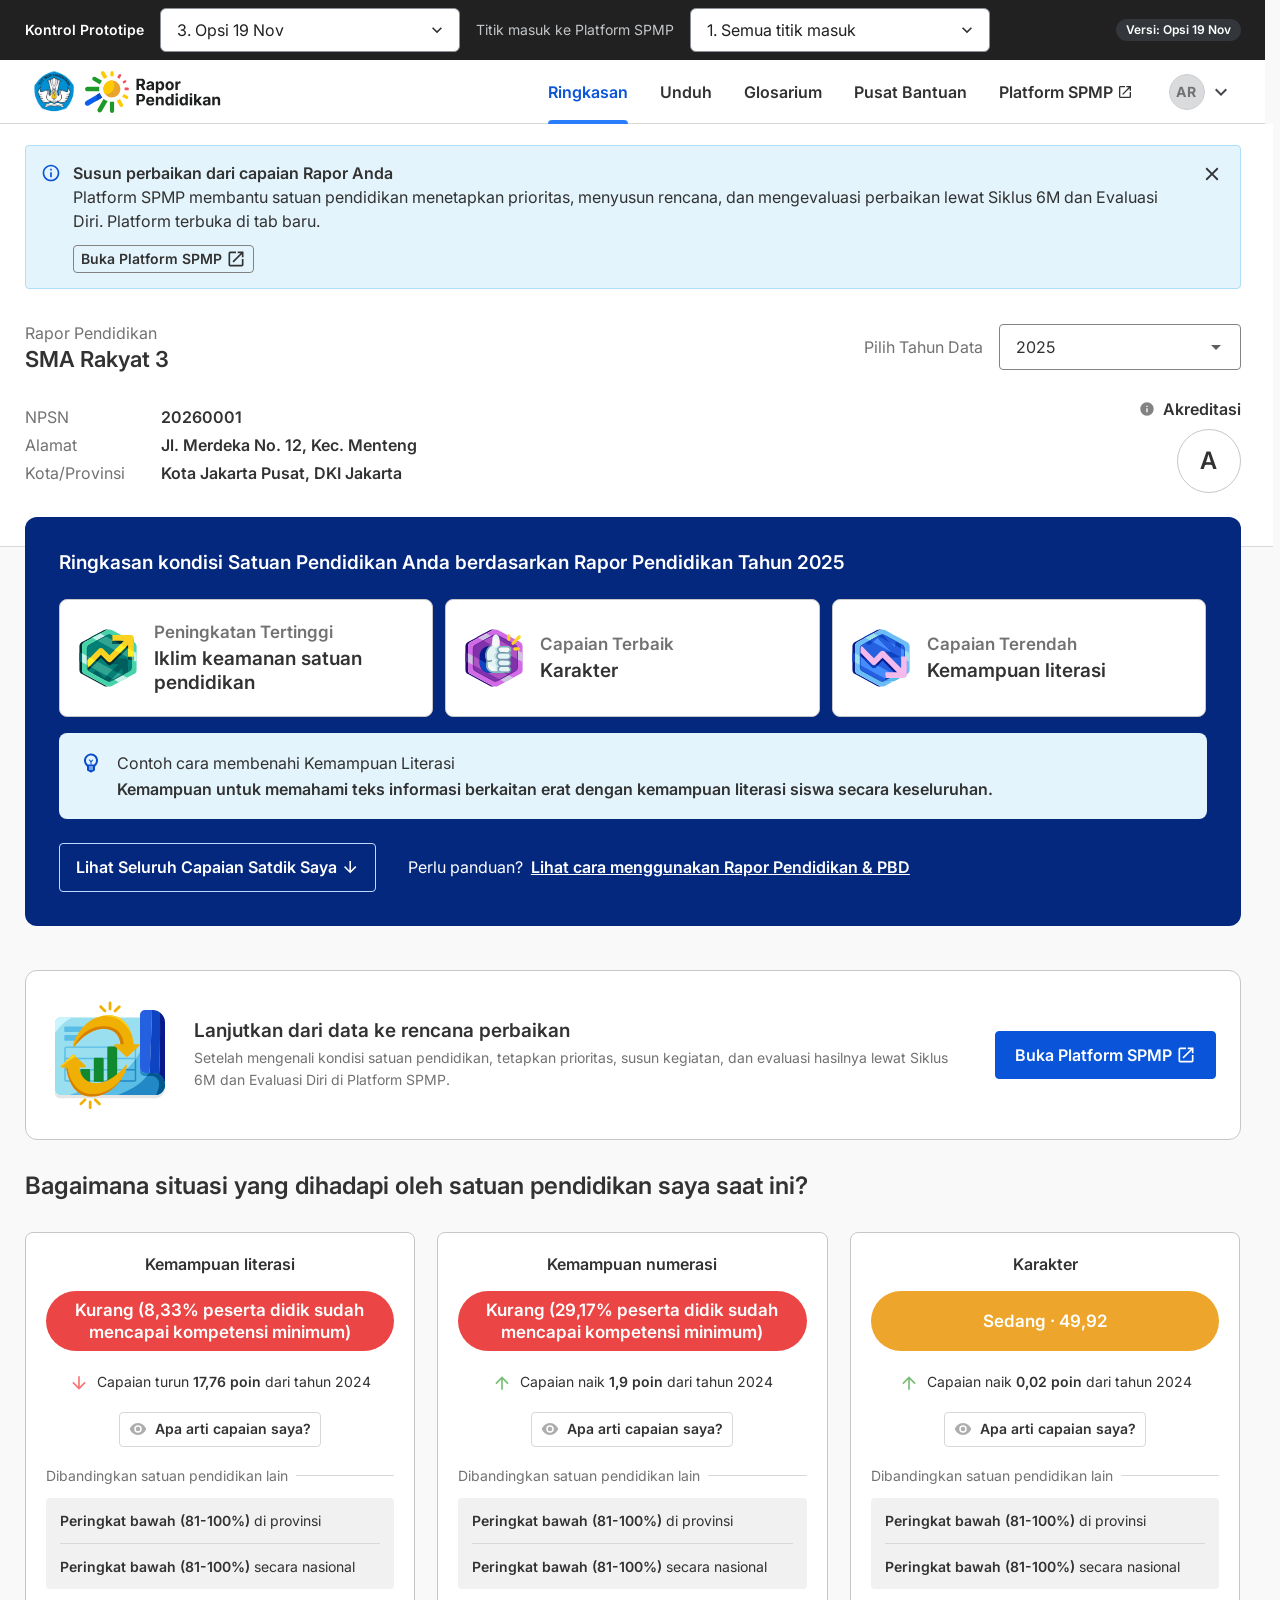
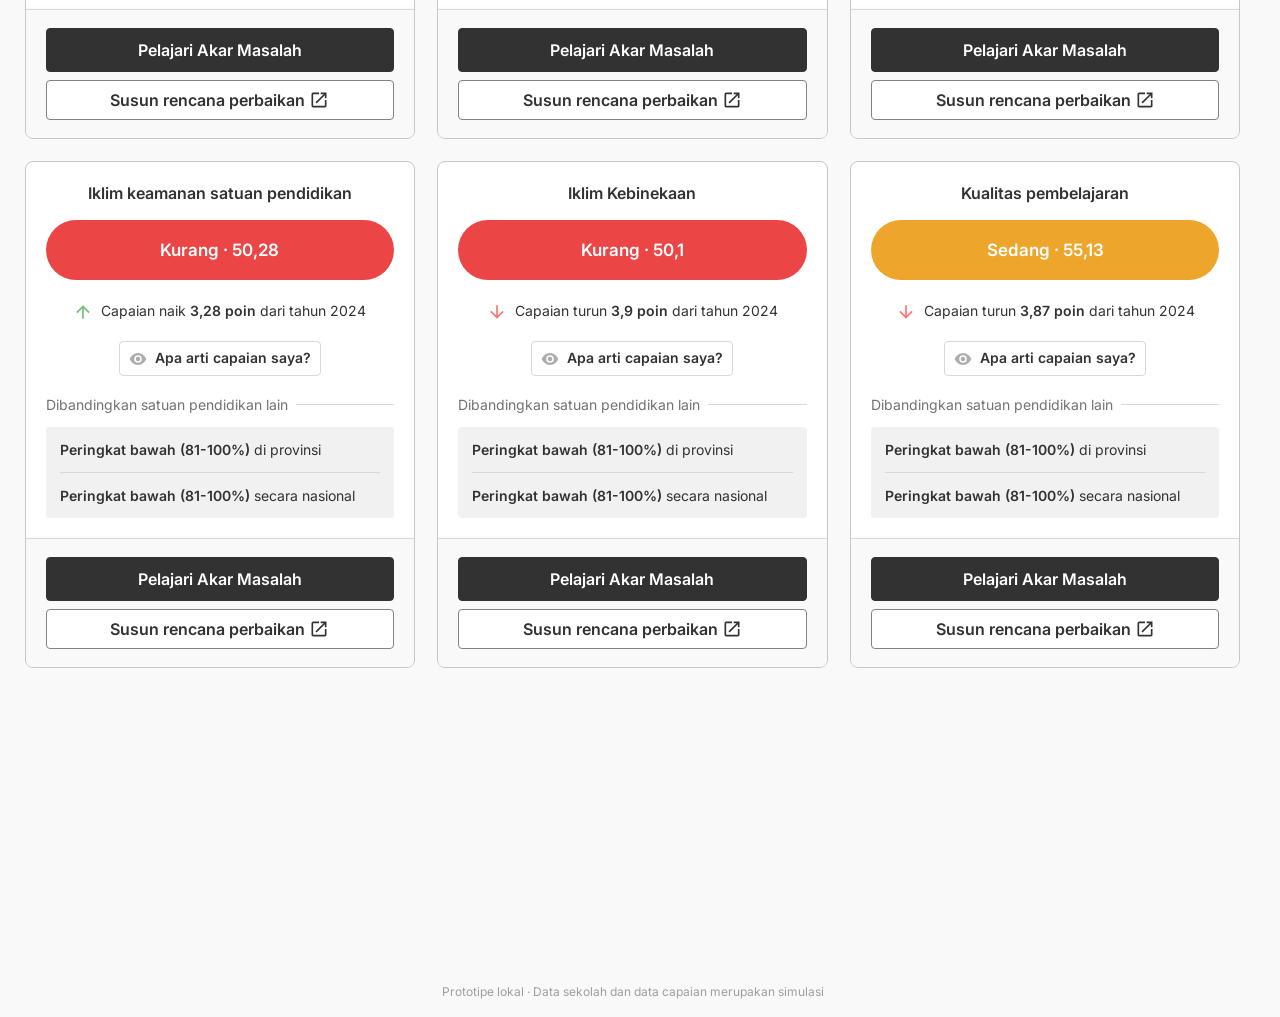
==== commit ed4eed4b: "Kontrol Prototipe: kembalikan pilihan titik masuk di halaman Rapor Halaman Rapor kembali punya pilih" ====
--- a/versi/19-nov/index.html
+++ b/versi/19-nov/index.html
@@ -1 +1 @@
-<!doctype html><html lang="id" data-sd-platform="desktop" data-app="rapor"><head><meta charset="UTF-8"><meta name="viewport" content="width=device-width,initial-scale=1"><title>Rapor Pendidikan</title><link rel="preconnect" href="https://fonts.googleapis.com"><link rel="preconnect" href="https://fonts.gstatic.com" crossorigin><link rel="stylesheet" href="https://fonts.googleapis.com/css2?family=Inter:wght@400;500;600;700&display=swap"><link rel="stylesheet" href="tokens/seragam.css?v=opsi-v2"><link rel="stylesheet" href="style.css?v=opsi-v2"><link rel="stylesheet" href="sd-ui.css?v=opsi-v2"></head><body><div id="app"></div><script src="sd-ui.js?v=opsi-v2"></script><script src="app.js?v=opsi-v2"></script><script src="../../proto-bar.js?v=opsi-v2"></script></body></html>
+<!doctype html><html lang="id" data-sd-platform="desktop" data-app="rapor"><head><meta charset="UTF-8"><meta name="viewport" content="width=device-width,initial-scale=1"><title>Rapor Pendidikan</title><link rel="preconnect" href="https://fonts.googleapis.com"><link rel="preconnect" href="https://fonts.gstatic.com" crossorigin><link rel="stylesheet" href="https://fonts.googleapis.com/css2?family=Inter:wght@400;500;600;700&display=swap"><link rel="stylesheet" href="tokens/seragam.css?v=opsi-v2"><link rel="stylesheet" href="style.css?v=opsi-v2"><link rel="stylesheet" href="sd-ui.css?v=opsi-v2"></head><body><div id="app"></div><script src="sd-ui.js?v=opsi-v2"></script><script src="app.js?v=opsi-v2"></script><script src="../../proto-bar.js?v=opsi-v4"></script></body></html>
